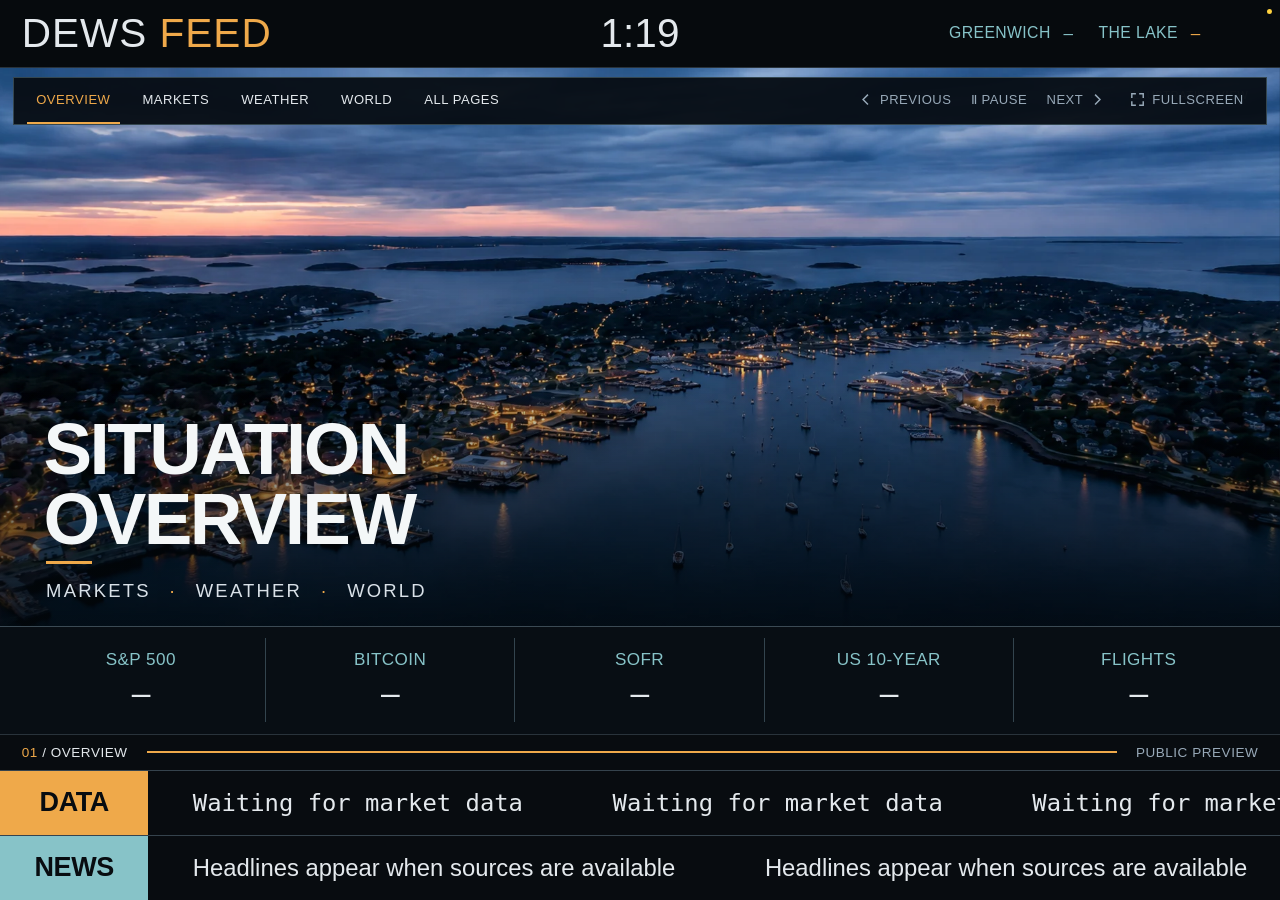
==== index.html @ cf45bbb4 "Run Dews Feed as an edge-to-edge animated ticker broadcast" ====
<!DOCTYPE html>
<html lang="en" data-edition="public">
<head>
<meta charset="utf-8">
<meta name="viewport" content="width=device-width,initial-scale=1,viewport-fit=cover">
<!-- iPad kiosk: "Add to Home Screen" launches truly full-screen -->
<meta name="apple-mobile-web-app-capable" content="yes">
<meta name="apple-mobile-web-app-status-bar-style" content="black-translucent">
<meta name="apple-mobile-web-app-title" content="Dews Feed">
<title>The Dews Feed</title>
<style>
  /* ══════════════════════════════════════════════════════════════════
     THE DEWS FEED — TICKER WALL (office edition · 100 Mason St)
     Pages: TOP STORY · SPORTS · MARKETS(+charts) · FLIGHTS RADAR ·
            BANKING · 7-DAY WEATHER · COMMUTE · GREENWICH · WORK TO-DO
     Breaking news + NWS warnings take over the full screen.
     ══════════════════════════════════════════════════════════════════ */
  :root{
    --ground:#07090f; --card:#0c101c; --edge:#232c44;
    --ink:#e8ecf4; --ink-dim:#8a93a8; --ink-faint:#4a5164;
    --amber:#ffb400; --cyan:#26d0e0; --blue:#3a7bff; --teal:#18c29c;
    --red:#ff4757; --green:#39d353; --purple:#c46bff; --yellow:#ffd23f;
    --up:#4ade5b; --down:#ff5a5a;
    --mono:ui-monospace,"Cascadia Mono",Consolas,"Courier New",monospace;
    --sans:"Segoe UI",system-ui,sans-serif;
  }
  *{box-sizing:border-box}
  html,body{margin:0;padding:0;height:100%}
  body{background:var(--ground);color:var(--ink);font-family:var(--sans);
       height:100vh;overflow:hidden;cursor:none;display:flex;flex-direction:column}
  body.mouse{cursor:auto}
  body::after{content:"";position:fixed;inset:0;pointer-events:none;z-index:9999;
    background-image:radial-gradient(circle at 1px 1px, rgba(0,0,0,.55) 1px, transparent 1px);
    background-size:3px 3px;opacity:.3}
  @media (prefers-reduced-motion: reduce){*{animation:none!important;transition:none!important}}

  #topbar{flex:0 0 auto;display:flex;align-items:center;gap:3vw;
          padding:1.2vh 2.2vw;border-bottom:2px solid var(--edge)}
  #wordmark{image-rendering:pixelated;flex:0 0 auto}
  #clock{font-family:var(--mono);font-weight:700;font-size:7vh;line-height:1;
         color:var(--amber);font-variant-numeric:tabular-nums;
         text-shadow:0 0 18px rgba(255,180,0,.45),0 0 46px rgba(255,180,0,.18)}
  #dateline{font-family:var(--mono);font-size:2.2vh;letter-spacing:.18em;
            color:var(--ink-dim);text-transform:uppercase;margin-top:.4vh}
  .top-wx{margin-left:auto;display:flex;gap:3vw;align-items:center}
  .wx-slot{text-align:right}
  .wx-slot .l{font-family:var(--mono);font-size:1.8vh;letter-spacing:.2em;color:var(--ink-dim)}
  .wx-slot .v{font-family:var(--mono);font-weight:700;font-size:5.4vh;line-height:1.1;
              font-variant-numeric:tabular-nums}
  .wx-slot .v .e{font-size:4.2vh}
  #wx1V{color:var(--cyan)} #wx2V{color:var(--amber)}
  #proxyDot{width:1.1vh;height:1.1vh;border-radius:50%;background:var(--ink-faint);flex:0 0 auto}
  #proxyDot.ok{background:var(--up);box-shadow:0 0 8px var(--up)}
  #proxyDot.warn{background:var(--yellow)}

  #spot{flex:1;display:flex;flex-direction:column;justify-content:center;
        padding:2vh 4vw;position:relative;min-height:0}
  #spotKicker{font-family:var(--mono);font-size:2.6vh;font-weight:700;letter-spacing:.3em;
              text-transform:uppercase;color:var(--acc,var(--amber));margin-bottom:1.6vh;
              display:flex;align-items:center;gap:1.2vw;flex:0 0 auto}
  #spotKicker .bar{display:inline-block;width:3.5vw;height:.7vh;background:var(--acc,var(--amber))}
  #spotBody{font-weight:700;font-size:7.2vh;line-height:1.14;text-wrap:balance;
            max-width:92vw;letter-spacing:-.01em;min-height:0;position:relative}
  #spotBody .mono{font-family:var(--mono);font-variant-numeric:tabular-nums}
  #spotBody .up{color:var(--up)} #spotBody .down{color:var(--down)}
  #spotBody .gold{color:var(--amber)} #spotBody .dim{color:var(--ink-dim)}
  #spotBody .cy{color:var(--cyan)}
  #spotSub{font-family:var(--mono);font-size:2.6vh;color:var(--ink-dim);
           letter-spacing:.12em;margin-top:2vh;text-transform:uppercase;flex:0 0 auto}
  #spotDots{position:absolute;bottom:1.6vh;left:4vw;display:flex;gap:.8vw}
  #spotDots i{width:1.2vh;height:1.2vh;border-radius:50%;background:var(--edge)}
  #spotDots i.on{background:var(--amber)}
  /* 3D stage: pages rise out of depth instead of flat-fading */
  #spot{perspective:1400px}
  .fadein{animation:pageIn .9s cubic-bezier(.22,.9,.3,1) both;transform-style:preserve-3d}
  @keyframes pageIn{from{opacity:0;transform:translateY(6vh) translateZ(-320px) rotateX(10deg)}
                    to{opacity:1;transform:none}}
  @keyframes fade{from{opacity:0;transform:translateY(1.5vh)}to{opacity:1;transform:none}}
  @keyframes blink{50%{opacity:.25}}

  /* ── SPORTS: hero score + more-games rail ── */
  .sp-wrap{display:flex;flex-direction:column;gap:3vh}
  .score-row{display:flex;align-items:center;gap:2vw;font-family:var(--mono);
             font-variant-numeric:tabular-nums}
  .score-row img{height:13vh;width:13vh;object-fit:contain;
                 filter:drop-shadow(0 0 12px rgba(255,255,255,.12))}
  .score-row .num{font-size:10.5vh;font-weight:800;color:var(--amber)}
  .score-row .ab{font-size:4.6vh;color:var(--ink-dim)}
  .score-row .dash{font-size:7vh;color:var(--ink-faint)}
  .sp-rail{display:flex;gap:2.2vw}
  .sp-news{display:flex;flex-direction:column;gap:1vh;margin-top:.5vh}
  .sp-nw{display:flex;gap:1.2vw;align-items:baseline;font-size:2.9vh;font-weight:600;
         color:var(--ink);line-height:1.25}
  .sp-nw .b{color:var(--acc,var(--amber));font-family:var(--mono);font-weight:800;flex:0 0 auto}
  .sp-nw .s{color:var(--ink-faint);font-family:var(--mono);font-size:2vh;flex:0 0 auto}
  .sp-src{font-family:var(--mono);font-size:1.8vh;letter-spacing:.2em;color:var(--ink-faint)}
  .mini{display:flex;align-items:center;gap:.8vw;background:var(--card);
        border:1px solid var(--edge);border-radius:1vh;padding:1.2vh 1.2vw;
        font-family:var(--mono);font-size:2.8vh}
  .mini img{height:4.6vh;width:4.6vh;object-fit:contain}
  .mini .s{font-weight:800;color:var(--ink)}
  .mini .st{font-size:2vh;color:var(--ink-faint);margin-left:.5vw}
  .mini .live{color:var(--up);font-size:2vh;font-weight:800;animation:blink 1.2s infinite}

  /* ── MARKETS: dual chart panels + tile strip ── */
  .mk-wrap{display:flex;flex-direction:column;gap:2.2vh;width:90vw}
  .mk-charts{display:flex;gap:2.5vw}
  .mk-panel{flex:1;background:var(--card);border:1px solid var(--edge);border-radius:1.4vh;
            padding:2vh 1.6vw}
  .mk-panel .ml{font-family:var(--mono);font-size:2.2vh;letter-spacing:.22em;color:var(--ink-dim);
                display:flex;align-items:center;gap:.8vw}
  .mk-panel .ml img{height:3.6vh;width:3.6vh;border-radius:.6vh;object-fit:contain;background:#fff;padding:.3vh}
  /* NB: must out-rank ".mk-panel svg" (the 100%-wide sparkline rule) */
  .mk-panel .ml svg.pnbk-badge{height:4.2vh;width:4.2vh;flex:none;
    filter:drop-shadow(0 0 .8vh rgba(208,52,44,.5))}
  /* Prediction-markets board */
  .pm-wrap{display:flex;flex-direction:column;gap:1.6vh;width:86vw;margin:0 auto}
  .pm{display:flex;align-items:center;gap:2.2vw;background:rgba(10,16,30,.55);
    border:1px solid rgba(120,160,255,.14);border-left:.4vw solid var(--purple);
    border-radius:1vh;padding:1.5vh 1.8vw}
  .pm .pct{font-family:var(--mono);font-size:5vh;font-weight:800;min-width:9vw;text-align:right;
    text-shadow:0 0 1.4vh currentColor}
  .pm .q{flex:1;font-size:2.9vh;font-weight:650;line-height:1.25}
  .pm .v{font-family:var(--mono);font-size:1.9vh;color:var(--ink-dim);letter-spacing:.12em;white-space:nowrap}
  /* Rate Desk: curve chart + mortgage/FX side column */
  .rd-wrap{display:flex;gap:2.5vw;width:90vw;align-items:stretch}
  .rd-chart{flex:1;background:var(--card);border:1px solid var(--edge);border-radius:1.4vh;
    padding:2vh 1.6vw;display:flex;flex-direction:column}
  .rd-chart svg{display:block;width:100%;flex:1;min-height:0}
  .rd-h{font-family:var(--mono);font-size:2.2vh;letter-spacing:.22em;color:var(--ink-dim);
    margin-bottom:1vh}
  .rd-h .inv{color:#ff5a5a;text-shadow:0 0 1.4vh rgba(255,90,90,.5)}
  .rd-side{display:flex;flex-direction:column;gap:2vh;flex:0 0 22vw}
  .rd-tile{background:var(--card);border:1px solid var(--edge);border-radius:1.2vh;
    padding:1.6vh 1.4vw;font-family:var(--mono)}
  .rd-tile .l{font-size:1.8vh;letter-spacing:.2em;color:var(--ink-dim)}
  .rd-tile .v{font-size:6.5vh;font-weight:800;line-height:1.1;color:var(--amber)}
  .rd-tile .t{font-size:2.2vh;font-weight:700}
  .rd-fx{background:var(--card);border:1px solid var(--edge);border-radius:1.2vh;
    padding:1.4vh 1.4vw;font-family:var(--mono)}
  .rd-fx .l{font-size:1.8vh;letter-spacing:.2em;color:var(--ink-dim);margin-bottom:.8vh}
  .fx{display:flex;align-items:baseline;gap:1vw;font-size:2.6vh;padding:.45vh 0}
  .fx .s{color:var(--ink-dim);letter-spacing:.12em;width:4.5ch}
  .fx .v{font-weight:700;color:var(--ink);flex:1;font-variant-numeric:tabular-nums}
  .fx .c{font-size:2vh}
  /* Space Ops: launch board + ISS pass panel */
  .so-wrap{display:flex;gap:2.5vw;width:92vw}
  .so-launch{flex:1.6;background:var(--card);border:1px solid var(--edge);border-radius:1.4vh;
    padding:2vh 1.6vw}
  .so-iss{flex:1;background:var(--card);border:1px solid var(--edge);border-radius:1.4vh;
    padding:2vh 1.6vw}
  .so-h{font-family:var(--mono);font-size:2.2vh;letter-spacing:.22em;color:var(--ink-dim);
    margin-bottom:1.6vh}
  .lb{display:flex;align-items:center;gap:1.6vw;padding:1.35vh 0;
    border-bottom:1px solid rgba(120,160,255,.1)}
  .lb:last-child{border-bottom:none}
  .lb .lcd{font-family:var(--mono);font-size:3.4vh;font-weight:800;min-width:9.5vw;
    color:var(--ink-dim)}   /* not ".cd" — that's the candle-grow animation */
  .lb .lcd.go{color:#4ade5b;text-shadow:0 0 1.4vh rgba(74,222,91,.4)}
  .lb .msn{flex:1;display:flex;flex-direction:column;line-height:1.3}
  .lb .msn b{font-size:2.9vh;font-weight:650}
  .lb .msn i{font-style:normal;font-size:2vh;color:var(--ink-dim)}
  .lb .msn u{text-decoration:none;font-family:var(--mono);font-size:1.7vh;
    letter-spacing:.14em;color:var(--ink-faint)}
  .lb .st{font-family:var(--mono);font-size:1.9vh;letter-spacing:.16em;color:var(--ink-dim)}
  .lb .st.go{color:#4ade5b}
  /* NB: ".ip" is taken by the flights intro (absolute-positioned plane) */
  .isp{display:flex;flex-direction:column;padding:1.5vh 0;
    border-bottom:1px solid rgba(120,160,255,.1)}
  .isp:last-of-type{border-bottom:none}
  .isp .t{font-family:var(--mono);font-size:3.6vh;font-weight:800;color:var(--ink-dim)}
  .isp.next .t{color:var(--cyan);text-shadow:0 0 1.6vh rgba(79,215,232,.4)}
  .isp .d{font-family:var(--mono);font-size:1.9vh;letter-spacing:.14em;color:var(--ink-dim);
    margin-top:.4vh}
  .so-none{font-family:var(--mono);font-size:2.4vh;color:var(--ink-faint);padding:3vh 0}
  .so-f{font-family:var(--mono);font-size:1.6vh;letter-spacing:.16em;color:var(--ink-faint);
    margin-top:2vh}
  /* Situation deck: dominant night-earth map + intel panels */
  .sd-wrap{display:flex;gap:1.6vw;width:95vw;height:61vh}
  .sd-map{flex:1.35;position:relative;background:rgba(5,9,20,.72);
    border:1px solid rgba(90,150,230,.30);border-radius:1.4vh;padding:.6vh;
    box-shadow:inset 0 0 6vh rgba(20,60,120,.25),0 0 2.5vh rgba(40,120,200,.12);
    overflow:hidden}
  .sd-map svg{display:block;width:100%;height:100%}
  .sd-map .lbl{position:absolute;left:1vw;top:1.2vh;font-family:var(--mono);
    font-size:1.7vh;letter-spacing:.22em;color:var(--ink-dim)}
  .sd-map .utc{position:absolute;right:1vw;bottom:1vh;font-family:var(--mono);
    font-size:2.4vh;font-weight:800;letter-spacing:.18em;color:var(--cyan);
    text-shadow:0 0 1.4vh rgba(79,215,232,.5)}
  .sd-col{flex:1;display:flex;flex-direction:column;gap:1.4vh;min-width:0}
  .sd-panel{flex:1;background:rgba(8,13,26,.8);border:1px solid rgba(90,150,230,.30);
    border-radius:1.2vh;padding:1.3vh 1.1vw;overflow:hidden;
    box-shadow:0 0 2vh rgba(40,120,200,.08)}
  .sd-ph{font-family:var(--mono);font-size:1.9vh;letter-spacing:.24em;
    color:var(--ink-dim);margin-bottom:1vh;display:flex;gap:.7vw;align-items:center}
  .sd-ph b{color:var(--red,#ff4757);font-size:1.6vh}
  .sd-it{font-size:2vh;font-weight:600;line-height:1.32;padding:.6vh 0;
    border-bottom:1px solid rgba(120,160,255,.09);
    display:-webkit-box;-webkit-line-clamp:2;-webkit-box-orient:vertical;overflow:hidden}
  .sd-it:last-child{border-bottom:none}
  .chip{display:inline-block;font-family:var(--mono);font-size:1.5vh;font-weight:700;
    padding:.15vh .5vw;border-radius:.4vh;margin-right:.5vw;letter-spacing:.1em;
    vertical-align:.3vh}
  .chip.src{background:rgba(79,215,232,.14);color:var(--cyan)}
  .chip.war{background:rgba(255,71,87,.18);color:#ff7a88}
  .sd-none{font-family:var(--mono);font-size:2.1vh;color:var(--ink-faint);padding:2vh 0}
  .sd-tiles{display:flex;gap:1vw;flex:0 0 auto}
  .sd-t{flex:1;background:rgba(8,13,26,.8);border:1px solid rgba(90,150,230,.30);
    border-radius:1vh;padding:1vh 1vw;font-family:var(--mono);text-align:center}
  .sd-t .l{font-size:1.5vh;letter-spacing:.2em;color:var(--ink-faint)}
  .sd-t .v{font-size:3vh;font-weight:800;margin-top:.2vh;
    text-shadow:0 0 1.4vh currentColor}
  /* Section bumpers — full-screen chapter breaks between topic blocks */
  .bp{display:flex;flex-direction:column;align-items:center;justify-content:center;
    width:92vw;gap:2.5vh;text-align:center}
  .bp-ic{font-size:11vh;line-height:1;
    animation:bpIc .9s cubic-bezier(.2,1.4,.4,1) both;
    filter:drop-shadow(0 0 3vh rgba(255,255,255,.25))}
  @keyframes bpIc{from{opacity:0;transform:translateY(-5vh) scale(.4)}
                  to{opacity:1;transform:none}}
  .bp-w{font-size:15vh;font-weight:900;letter-spacing:.05em;line-height:1;
    color:#f2f6ff;
    text-shadow:0 0 2vh var(--bacc,#ffb400),0 0 7vh var(--bacc,#ffb400);
    animation:bpW 1s .15s cubic-bezier(.2,1,.3,1) both}
  @keyframes bpW{from{opacity:0;transform:scale(1.25);letter-spacing:.3em;
                      filter:blur(12px)}
                 to{opacity:1;transform:none;filter:blur(0)}}
  .bp-rule{height:.55vh;width:0;background:var(--bacc,#ffb400);border-radius:1vh;
    box-shadow:0 0 2vh var(--bacc,#ffb400);
    animation:bpR .8s .55s cubic-bezier(.2,1,.3,1) both}
  @keyframes bpR{to{width:44vw}}
  /* Tech terminal — HN + tech wire as a shell session */
  .tt{width:86vw;border-radius:1.2vh;overflow:hidden;
    border:1px solid rgba(74,222,91,.35);
    box-shadow:0 0 3vh rgba(74,222,91,.12),0 1vh 4vh rgba(0,0,0,.5)}
  .tt-bar{display:flex;align-items:center;gap:.6vw;background:#111624;
    padding:1vh 1vw;font-family:var(--mono);font-size:1.8vh;color:var(--ink-dim);
    letter-spacing:.08em}
  .tt-bar i{width:1.4vh;height:1.4vh;border-radius:50%;display:inline-block}
  .tt-bar i:nth-child(1){background:#ff5f57}
  .tt-bar i:nth-child(2){background:#febc2e}
  .tt-bar i:nth-child(3){background:#28c840}
  .tt-bar span{margin-left:.8vw}
  .tt-body{background:rgba(6,10,8,.88);padding:2vh 1.6vw;font-family:var(--mono)}
  .tt-cmd{color:#4ade5b;font-size:2.2vh;font-weight:700;letter-spacing:.06em;
    margin:1.6vh 0 .8vh;text-shadow:0 0 1vh rgba(74,222,91,.4)}
  .tt-cmd:first-child{margin-top:0}
  .tt-hn{display:flex;align-items:baseline;gap:1.2vw;padding:.7vh 0;font-size:2.5vh}
  .tt-hn .pts{color:var(--amber);font-weight:800;flex:0 0 auto}
  .tt-hn .t{color:#e8f5ea;font-weight:600}
  .tt-hn .cm{color:var(--ink-faint);font-size:1.8vh;flex:0 0 auto}
  .tt-ln{color:#9fd8a8;font-size:2.2vh;padding:.55vh 0;line-height:1.35}
  .tt-ln .src{color:var(--ink-faint);font-size:1.7vh;margin-left:.6vw}
  .tt .cur{display:inline-block;width:1.1vw;height:2.4vh;background:#4ade5b;
    vertical-align:text-bottom;animation:blink 1.1s steps(1) infinite}
  /* Daily horoscope — one card per household sign */
  .ho-wrap{display:flex;gap:2vw;width:93vw;align-items:stretch}
  .ho{flex:1;background:var(--card);border:1px solid var(--edge);border-radius:1.4vh;
    border-top:.5vh solid var(--hc,#b48cff);padding:2.2vh 1.4vw;min-width:0}
  .ho .g{font-size:8.5vh;line-height:1;color:var(--hc,#b48cff);
    text-shadow:0 0 3vh var(--hc,#b48cff)}
  .ho .n{font-family:var(--mono);font-size:2.4vh;font-weight:800;letter-spacing:.3em;
    color:var(--ink);margin:1.2vh 0 1.4vh}
  .ho .t{font-size:2.15vh;font-weight:500;line-height:1.5;color:var(--ink);
    display:-webkit-box;-webkit-line-clamp:9;-webkit-box-orient:vertical;overflow:hidden}
  .mk-panel .row{display:flex;align-items:baseline;gap:1.2vw;margin:.6vh 0}
  .mk-panel .mv{font-family:var(--mono);font-weight:800;font-size:7.5vh;line-height:1;
                font-variant-numeric:tabular-nums}
  .mk-panel .mc{font-family:var(--mono);font-size:3.2vh;font-weight:700}
  .mk-panel svg{display:block;width:100%;height:14vh}
  .mk-panel .nodata{font-family:var(--mono);color:var(--ink-faint);font-size:2.4vh;
                    height:14vh;display:flex;align-items:center}
  .mk-tiles{display:flex;gap:2.5vw}
  .mk-tile{flex:1;background:var(--card);border:1px solid var(--edge);border-radius:1.2vh;
           padding:1.4vh 1.4vw;font-family:var(--mono)}
  .mk-tile .ml{font-size:1.9vh;letter-spacing:.22em;color:var(--ink-dim)}
  .mk-tile .mv{font-weight:800;font-size:4.4vh;font-variant-numeric:tabular-nums}

  /* ── NEWS pages: hero headline + list of more ── */
  .nw-wrap{display:flex;flex-direction:column;gap:2.4vh;max-width:90vw}
  .nw-hero{font-weight:700;font-size:6.2vh;line-height:1.15;text-wrap:balance}
  .nw-list{display:flex;flex-direction:column;gap:1.5vh}
  .nw-item{display:flex;gap:1.4vw;align-items:baseline;font-size:3.4vh;font-weight:600;
           color:var(--ink);line-height:1.25}
  .nw-item .b{color:var(--acc,var(--amber));font-family:var(--mono);flex:0 0 auto;font-weight:800}
  .nw-item .s{color:var(--ink-faint);font-family:var(--mono);font-size:2.2vh;flex:0 0 auto}

  /* ── FLIGHTS radar ── */
  .fl-wrap{display:flex;align-items:center;gap:4vw;height:52vh}
  .radar{position:relative;height:52vh;width:52vh;flex:0 0 auto;border-radius:50%;
         background:radial-gradient(circle,#0a1626 0%,#070d18 70%,#060a12 100%);
         border:2px solid #17324e;overflow:hidden}
  .radar .ring{position:absolute;border-radius:50%;border:1px solid #123049;inset:0}
  .radar .ring.r2{inset:16.6%}.radar .ring.r3{inset:33.3%}
  .radar .cross{position:absolute;background:#0e2438}
  .radar .cross.h{left:0;right:0;top:50%;height:1px}
  .radar .cross.v{top:0;bottom:0;left:50%;width:1px}
  .radar .sweep{position:absolute;inset:0;border-radius:50%;
    background:conic-gradient(from 0deg, rgba(38,208,224,.28), transparent 18%);
    animation:sweep 6s linear infinite}
  @keyframes sweep{to{transform:rotate(360deg)}}
  .radar .home{position:absolute;width:1.4vh;height:1.4vh;
    background:var(--amber);border-radius:50%;transform:translate(-50%,-50%);
    box-shadow:0 0 10px var(--amber)}
  .radar .plane{position:absolute;font-size:3.6vh;line-height:1;
    transform:translate(-50%,-50%) rotate(var(--hdg));color:#9fc5e8;
    text-shadow:0 0 8px rgba(159,197,232,.7)}
  .radar .plane.near{color:var(--amber);font-size:4.6vh;
    text-shadow:0 0 12px rgba(255,180,0,.8)}
  .fl-info .cs{font-family:var(--mono);font-weight:800;font-size:7.5vh;color:var(--amber);line-height:1}
  .fl-info .al{font-family:var(--sans);font-weight:700;font-size:3.6vh;margin-top:.8vh}
  .fl-info .st{font-family:var(--mono);font-size:2.8vh;color:var(--ink-dim);margin-top:1.2vh;line-height:1.6}
  .fl-info .st b{color:var(--cyan);font-weight:700}
  .fl-photo{display:block;margin-top:1.6vh;width:30vw;max-height:24vh;object-fit:cover;
            border-radius:1.2vh;border:1px solid var(--edge)}
  .fl-credit{font-family:var(--mono);font-size:1.6vh;color:var(--ink-faint);margin-top:.6vh}

  /* ── page watermarks — big faint themed glyph, right side ── */
  .pg-wm{position:absolute;right:5vw;top:50%;transform:translateY(-50%);
         font-size:26vh;opacity:.09;pointer-events:none;line-height:1}

  /* ── commute mini-maps ── */
  /* little route strip at the bottom of each drive-time card: a line from
     the office out to a destination dot in the card's accent color */
  .cm .rt{position:relative;height:1.6vh;margin-top:1.8vh}
  .cm .rt i{position:absolute;left:6%;right:14%;top:50%;height:2px;
    background:linear-gradient(90deg,var(--ink-faint),var(--cc,var(--cyan)));
    opacity:.7}
  .cm .rt b{position:absolute;right:8%;top:50%;transform:translate(50%,-50%);
    font-size:1.2vh;color:var(--cc,var(--cyan));
    text-shadow:0 0 1vh var(--cc,var(--cyan))}
  /* car cruises under the drive times (emoji faces left → right-to-left) */
  .cm-road{position:relative;margin-top:2.4vh;height:6.5vh;width:70vw;overflow:hidden}
  .cm-road::after{content:"";position:absolute;left:0;right:0;bottom:1vh;height:.35vh;
    background:repeating-linear-gradient(90deg,var(--ink-faint) 0 2.4vw,transparent 2.4vw 4vw);
    opacity:.5}
  .cm-anim{position:absolute;bottom:1.4vh;font-size:4.8vh;line-height:1;
    animation:carRun 9s linear infinite}
  @keyframes carRun{from{transform:translateX(72vw)}to{transform:translateX(-14vw)}}

  /* ══════ DEPTH SYSTEM — ambient field, float choreography, 3D tilts ══════ */
  #depth{position:fixed;inset:0;z-index:0;pointer-events:none;overflow:hidden}
  /* low-specificity on purpose: must NOT beat #alert{position:fixed} etc. */
  body>:not([id="depth"]){position:relative;z-index:1}
  #depth i{position:absolute;left:-50vw;top:-120vh;width:200vw;height:340vh;
    background-image:radial-gradient(circle,rgba(160,190,255,.5) 0 1px,transparent 1.6px);
    background-size:7vw 9vh}
  #depth i.l1{opacity:.30;animation:driftUp 160s linear infinite}
  #depth i.l2{opacity:.18;background-size:12vw 16vh;animation:driftUp 300s linear infinite}
  @keyframes driftUp{to{transform:translateY(120vh)}}
  #depth b{position:absolute;border-radius:50%;filter:blur(6vh);opacity:.22}
  #depth b.o1{width:46vh;height:46vh;left:5vw;top:58vh;
    background:radial-gradient(circle,#2a5cff,transparent 70%);
    animation:orb 28s ease-in-out infinite alternate}
  #depth b.o2{width:38vh;height:38vh;right:8vw;top:10vh;
    background:radial-gradient(circle,#ffb400,transparent 70%);
    animation:orb 36s ease-in-out infinite alternate-reverse}
  #depth b.o3{width:30vh;height:30vh;right:32vw;bottom:2vh;
    background:radial-gradient(circle,#26d0e0,transparent 70%);
    animation:orb 44s ease-in-out infinite alternate}
  @keyframes orb{to{transform:translate(6vw,-6vh) scale(1.16)}}

  /* stagger index — set once, reused by every list/tile cascade */
  :is(.nw-item,.td,.fw-mt,.sp-nw,.tr,.mini,.wk,.wt,.mk-tile):nth-child(1){--i:0}
  :is(.nw-item,.td,.fw-mt,.sp-nw,.tr,.mini,.wk,.wt,.mk-tile):nth-child(2){--i:1}
  :is(.nw-item,.td,.fw-mt,.sp-nw,.tr,.mini,.wk,.wt,.mk-tile):nth-child(3){--i:2}
  :is(.nw-item,.td,.fw-mt,.sp-nw,.tr,.mini,.wk,.wt,.mk-tile):nth-child(4){--i:3}
  :is(.nw-item,.td,.fw-mt,.sp-nw,.tr,.mini,.wk,.wt,.mk-tile):nth-child(5){--i:4}
  :is(.nw-item,.td,.fw-mt,.sp-nw,.tr,.mini,.wk,.wt,.mk-tile):nth-child(6){--i:5}
  :is(.nw-item,.td,.fw-mt,.sp-nw,.tr,.mini,.wk,.wt,.mk-tile):nth-child(7){--i:6}
  :is(.nw-item,.td,.fw-mt,.sp-nw,.tr,.mini,.wk,.wt,.mk-tile):nth-child(8){--i:7}
  :is(.nw-item,.td,.fw-mt,.sp-nw,.tr,.mini,.wk,.wt,.mk-tile):nth-child(9){--i:8}
  :is(.nw-item,.td,.fw-mt,.sp-nw,.tr,.mini,.wk,.wt,.mk-tile):nth-child(10){--i:9}

  @keyframes riseIn{from{opacity:0;transform:translateY(2.5vh) translateZ(-60px)}
                    to{opacity:1;transform:none}}
  @keyframes float3d{from{transform:translateY(.9vh) rotateX(.8deg)}
                     to{transform:translateY(-.9vh) rotateX(-.8deg)}}
  /* list rows: cascade in */
  .nw-item,.td,.fw-mt,.sp-nw,.tr{
    animation:riseIn .55s cubic-bezier(.2,.8,.3,1) both;
    animation-delay:calc(var(--i,0)*.07s)}
  /* card tiles: cascade in, then float forever (staggered phase) */
  .mini,.wk,.wt,.mk-tile,.wh-tile{
    animation:riseIn .55s cubic-bezier(.2,.8,.3,1) both,
              float3d 7s ease-in-out calc(var(--i,0)*-1.9s + .6s) infinite alternate}
  /* card bevel + deep layered shadow */
  .mk-panel,.mk-tile,.mini,.wh-tile{
    box-shadow:0 1.2vh 3vh rgba(0,0,0,.45),inset 0 1px 0 rgba(255,255,255,.07)}

  /* per-page hero depth */
  .mk-charts{perspective:1200px}
  .mk-panel:first-child{transform:rotateY(2.5deg)}
  .mk-panel:last-child{transform:rotateY(-2.5deg)}
  .score-row{perspective:900px}
  .score-row img{animation:coinTilt 4.5s ease-in-out infinite alternate}
  .score-row img:last-of-type{animation-delay:-2.2s}
  @keyframes coinTilt{from{transform:rotateY(-24deg)}to{transform:rotateY(24deg)}}
  .fl-wrap{perspective:1100px}
  .radar{transform:rotateX(10deg)}
  .wc-wrap{perspective:1100px}
  .wc{transform:rotateX(5deg)}
  .wc .face{animation:float3d 8s ease-in-out infinite alternate}
  .wc:nth-child(2) .face{animation-delay:-2s}
  .wc:nth-child(3) .face{animation-delay:-4s}
  .wc:nth-child(4) .face{animation-delay:-6s}
  .vb-wrap{transform-style:preserve-3d;
    animation:boardFloat 9s ease-in-out infinite alternate}
  @keyframes boardFloat{from{transform:rotateX(3deg) translateY(.4vh)}
                        to{transform:rotateX(5deg) translateY(-.4vh)}}
  .ap-img{animation:kenburns 28s ease-in-out infinite alternate}
  @keyframes kenburns{from{transform:scale(1)}to{transform:scale(1.07) translate(-1.2%,-1%)}}
  .mn-big{animation:moonFloat 9s ease-in-out infinite alternate}
  @keyframes moonSpin{to{transform:rotate(360deg)}}
  @keyframes moonFloat{from{transform:translateY(1.2vh)}to{transform:translateY(-1.2vh)}}
  .pg-wm{animation:wmFloat 10s ease-in-out infinite alternate}
  @keyframes wmFloat{from{transform:translateY(-46%) rotate(-3deg)}
                     to{transform:translateY(-54%) rotate(3deg)}}
  #spotKicker .bar{animation:barGlow 3s ease-in-out infinite alternate}
  @keyframes barGlow{from{box-shadow:0 0 5px var(--acc,var(--amber))}
                     to{box-shadow:0 0 16px var(--acc,var(--amber))}}

  /* ══════ SCENE SYSTEM — per-page animated backdrops + 3D hand-off ══════ */
  /* shooting stars in the ambient field */
  #depth s.shoot{position:absolute;top:12vh;left:-22vw;width:22vw;height:2px;
    border-radius:2px;opacity:0;transform:rotate(16deg);
    background:linear-gradient(90deg,transparent,rgba(200,220,255,.9));
    animation:shoot 9s linear infinite}
  #depth s.shoot.s2{top:34vh;animation-duration:13s;animation-delay:5s}
  @keyframes shoot{0%,86%{opacity:0;transform:rotate(16deg) translateX(0)}
    88%{opacity:1}96%,100%{opacity:0;transform:rotate(16deg) translateX(150vw)}}

  /* page backdrop stage: sits behind the spotlight content, theme per page */
  #pageBg{position:absolute;inset:-2vh -2vw;z-index:0;pointer-events:none;
    overflow:hidden;transition:opacity .6s;opacity:1}
  #spot>:not([id="pageBg"]):not([id="hud"]){position:relative;z-index:1}

  /* war-room HUD chrome: corner brackets, scanline, telemetry readout */
  #hud{position:absolute;inset:.5vh .6vw;z-index:2;pointer-events:none}
  #hud s{position:absolute;width:4.5vh;height:4.5vh;
    border:2px solid rgba(120,165,205,.35)}
  #hud s.c1{left:0;top:0;border-right:0;border-bottom:0}
  #hud s.c2{right:0;top:0;border-left:0;border-bottom:0}
  #hud s.c3{right:0;bottom:0;border-left:0;border-top:0}
  #hud s.c4{left:0;bottom:0;border-right:0;border-top:0}
  #hud i.scan{position:absolute;left:2%;right:2%;top:0;height:2px;display:block;
    background:linear-gradient(90deg,transparent,rgba(120,200,235,.22),transparent);
    animation:scanY 8s linear infinite}
  @keyframes scanY{from{transform:translateY(0)}to{transform:translateY(72vh)}}
  #hudTlm{position:absolute;right:1.2vw;bottom:.4vh;font-family:var(--mono);
    font-size:1.7vh;letter-spacing:.2em;color:var(--ink-faint)}
  #hudTlm b{color:#39d353;font-weight:400}
  #pageBg i,#pageBg em{position:absolute;inset:0;display:block}

  /* GRID — synthwave floor rushing toward a glowing horizon (markets/fed) */
  #pageBg.bg-grid{perspective:600px}
  #pageBg.bg-grid i{top:46%;height:220%;transform-origin:top center;opacity:.34;
    background:
      repeating-linear-gradient(90deg,rgba(90,140,255,.5) 0 2px,transparent 2px 7vw),
      repeating-linear-gradient(0deg,rgba(90,140,255,.5) 0 2px,transparent 2px 9vh);
    animation:gridRush 3.2s linear infinite}
  /* translate by exactly one row period → seamless loop, compositor-only */
  @keyframes gridRush{from{transform:rotateX(74deg) translateY(-9vh)}
                      to{transform:rotateX(74deg) translateY(0)}}
  #pageBg.bg-grid em{top:38%;height:26%;
    background:radial-gradient(ellipse 70% 100% at 50% 55%,rgba(80,130,255,.28),transparent 70%)}
  /* data skyline: green/red/amber columns rising behind the grid horizon */
  #pageBg.bg-grid::after{content:"";position:absolute;left:-20%;right:-20%;
    top:18%;height:28%;
    background:
      repeating-linear-gradient(90deg,rgba(57,211,83,.15) 0 1.6vw,transparent 1.6vw 2.6vw,
        rgba(57,211,83,.10) 2.6vw 3.4vw,transparent 3.4vw 5.6vw,
        rgba(255,90,90,.13) 5.6vw 6.6vw,transparent 6.6vw 8.8vw),
      repeating-linear-gradient(90deg,transparent 0 .8vw,rgba(255,180,0,.09) .8vw 1.4vw,
        transparent 1.4vw 4.1vw);
    -webkit-mask:linear-gradient(0deg,rgba(0,0,0,1),transparent 92%);
    mask:linear-gradient(0deg,rgba(0,0,0,1),transparent 92%);
    animation:skyDrift 40s linear infinite alternate}
  @keyframes skyDrift{from{transform:translateX(-3vw)}to{transform:translateX(3vw)}}

  /* BEAMS — cold searchlights sweeping (sports/quote) */
  #pageBg.bg-beams i{left:-18%;top:-58%;width:70%;height:200%;opacity:.2;
    background:conic-gradient(from 158deg at 18% 12%,transparent 0 12deg,
      rgba(170,210,245,.5) 16deg 22deg,transparent 26deg 34deg,
      rgba(170,210,245,.36) 38deg 43deg,transparent 47deg 360deg);
    transform-origin:18% 12%;animation:beamSweep 11s ease-in-out infinite alternate}
  #pageBg.bg-beams em{left:48%;top:-58%;width:70%;height:200%;opacity:.16;
    background:conic-gradient(from 202deg at 82% 12%,transparent 0 12deg,
      rgba(180,215,255,.5) 16deg 23deg,transparent 27deg 360deg);
    transform-origin:82% 12%;animation:beamSweep 13s ease-in-out infinite alternate-reverse}
  @keyframes beamSweep{from{transform:rotate(-9deg)}to{transform:rotate(9deg)}}

  /* SKY — soft drifting cloud banks (weather/moon/clock/apod) */
  #pageBg.bg-sky i{opacity:.5;
    background:
      radial-gradient(38vw 13vh at 18% 22%,rgba(150,175,215,.16),transparent 70%),
      radial-gradient(30vw 11vh at 72% 12%,rgba(150,175,215,.13),transparent 70%);
    animation:cloudDrift 46s linear infinite}
  #pageBg.bg-sky em{opacity:.4;
    background:
      radial-gradient(44vw 15vh at 60% 70%,rgba(120,150,200,.12),transparent 70%),
      radial-gradient(26vw 9vh at 30% 85%,rgba(120,150,200,.10),transparent 70%);
    animation:cloudDrift 70s linear infinite reverse}
  @keyframes cloudDrift{from{transform:translateX(-6vw)}to{transform:translateX(6vw)}}

  /* WAVES — layered swells rolling along the bottom (LIS chart) */
  #pageBg.bg-waves i{top:auto;bottom:-4vh;height:22vh;left:-18vw;opacity:.4;
    background:radial-gradient(9vw 5vh at 50% 100%,transparent 64%,rgba(38,190,224,.4) 66% 72%,transparent 74%);
    background-size:18vw 22vh;animation:waveRoll 7s linear infinite}
  #pageBg.bg-waves em{top:auto;bottom:-5.5vh;height:22vh;left:-23vw;opacity:.26;
    background:radial-gradient(11vw 6vh at 50% 100%,transparent 64%,rgba(60,140,220,.4) 66% 72%,transparent 74%);
    background-size:23vw 22vh;animation:waveRoll2 11s linear infinite}
  /* translate one pattern period per loop — compositor-only, no repaints */
  @keyframes waveRoll{to{transform:translateX(18vw)}}
  @keyframes waveRoll2{to{transform:translateX(23vw)}}

  /* SPACE — moving galaxy: rotating spiral disc + visibly drifting starfield
     (moon + NASA pages). All transform animation, GPU-composited. */
  #pageBg.bg-space i{inset:-30%;opacity:.75;
    background-image:
      radial-gradient(circle,rgba(215,228,255,.9) 0 1px,transparent 1.6px),
      radial-gradient(circle,rgba(160,190,255,.55) 0 1px,transparent 1.4px);
    background-size:6vw 8vh,3.5vw 5vh;background-position:0 0,2vw 3vh;
    animation:spaceDrift 34s linear infinite alternate}
  #pageBg.bg-space em{inset:-30%;opacity:.6;
    background:
      radial-gradient(28vw 18vh at 24% 66%,rgba(30,95,170,.18),transparent 70%),
      radial-gradient(circle,rgba(255,240,200,.8) 0 1px,transparent 1.5px);
    background-size:100% 100%,11vw 13vh;
    animation:spaceDrift2 52s linear infinite alternate}
  @keyframes spaceDrift{from{transform:translate(0,0)}to{transform:translate(-9vw,4.5vh)}}
  @keyframes spaceDrift2{from{transform:translate(0,0)}to{transform:translate(7vw,-4vh)}}
  /* the Milky Way: a dense diagonal star band with nebula glow and a dark
     dust lane, drifting along its own axis — reads instantly as the galaxy */
  #pageBg.bg-space::before{content:"";position:absolute;left:-30%;top:-12%;
    width:160%;height:124%;
    background:
      radial-gradient(60vw 10vh at 30% 46%,rgba(215,190,255,.20),transparent 70%),
      radial-gradient(52vw 8vh at 66% 52%,rgba(140,195,255,.18),transparent 70%),
      radial-gradient(circle,rgba(238,242,255,.95) 0 1px,transparent 1.5px),
      radial-gradient(circle,rgba(255,232,190,.85) 0 1px,transparent 1.4px),
      radial-gradient(circle,rgba(205,222,255,.75) 0 .8px,transparent 1.2px);
    background-size:100% 100%,100% 100%,2.1vw 3.1vh,3.3vw 4.4vh,1.4vw 2.2vh;
    background-position:0 0,0 0,0 0,1vw 1vh,.4vw 2vh;
    -webkit-mask:linear-gradient(180deg,transparent,rgba(0,0,0,.95) 34% 66%,transparent);
    mask:linear-gradient(180deg,transparent,rgba(0,0,0,.95) 34% 66%,transparent);
    animation:mwDrift 60s linear infinite alternate}
  #pageBg.bg-space::after{content:"";position:absolute;left:-30%;top:-12%;
    width:160%;height:124%;
    background:radial-gradient(74vw 4.5vh at 48% 50%,rgba(4,7,13,.85),transparent 75%);
    animation:mwDrift 60s linear infinite alternate}
  @keyframes mwDrift{from{transform:rotate(-24deg) translateX(-4%)}
                     to{transform:rotate(-24deg) translateX(4%)}}

  /* FIELD — stadium turf rushing under the sports page: mowing stripes,
     yard lines, floodlight glow at the horizon */
  #pageBg.bg-field{perspective:600px}
  #pageBg.bg-field i{top:46%;height:220%;transform-origin:top center;opacity:.42;
    background:
      repeating-linear-gradient(0deg,rgba(235,248,255,.5) 0 3px,transparent 3px 12vh),
      repeating-linear-gradient(90deg,rgba(46,120,64,.5) 0 9vw,rgba(32,92,48,.5) 9vw 18vw);
    animation:fieldRush 6s linear infinite}
  @keyframes fieldRush{from{transform:rotateX(74deg) translateY(-12vh)}
                       to{transform:rotateX(74deg) translateY(0)}}
  #pageBg.bg-field em{top:36%;height:24%;
    background:radial-gradient(ellipse 75% 100% at 50% 60%,rgba(190,230,255,.22),transparent 70%)}

  /* SKY WEATHER VARIANTS — picked from live conditions */
  #pageBg.wx-rain::before{content:"";position:absolute;inset:-30% -10%;opacity:.4;
    background:repeating-linear-gradient(0deg,rgba(150,195,235,.55) 0 2.2vh,transparent 2.2vh 5.2vh);
    -webkit-mask:repeating-linear-gradient(90deg,#000 0 2px,transparent 2px 2.4vw);
    mask:repeating-linear-gradient(90deg,#000 0 2px,transparent 2px 2.4vw);
    transform:rotate(14deg);animation:rainFall .6s linear infinite}
  @keyframes rainFall{from{transform:rotate(14deg) translateY(-5.2vh)}
                      to{transform:rotate(14deg) translateY(0)}}
  #pageBg.wx-snow::before{content:"";position:absolute;inset:-30% -10%;opacity:.6;
    background:
      radial-gradient(circle,rgba(235,242,255,.9) 0 .35vh,transparent .5vh),
      radial-gradient(circle,rgba(210,225,250,.7) 0 .25vh,transparent .4vh);
    background-size:7vw 9vh,4.5vw 6.5vh;background-position:0 0,2vw 3vh;
    animation:snowFall 7s linear infinite}
  @keyframes snowFall{from{transform:translate(0,-9vh)}to{transform:translate(-2.5vw,9vh)}}
  #pageBg.wx-sun::before{content:"";position:absolute;right:-30vh;top:-30vh;
    width:90vh;height:90vh;border-radius:50%;opacity:.5;
    background:conic-gradient(rgba(255,205,90,.28) 0 9deg,transparent 9deg 24deg,
      rgba(255,205,90,.24) 24deg 33deg,transparent 33deg 48deg,
      rgba(255,205,90,.28) 48deg 57deg,transparent 57deg 72deg,
      rgba(255,205,90,.24) 72deg 81deg,transparent 81deg 96deg,
      rgba(255,205,90,.28) 96deg 105deg,transparent 105deg 360deg);
    animation:sunSpin 40s linear infinite}
  #pageBg.wx-sun::after{content:"";position:absolute;right:-12vh;top:-12vh;
    width:44vh;height:44vh;border-radius:50%;opacity:.5;
    background:radial-gradient(circle,rgba(255,215,120,.6),transparent 70%)}
  @keyframes sunSpin{to{transform:rotate(360deg)}}

  /* CONTRAILS — high cirrus + jets crossing (flights radar) */
  #pageBg.bg-contrails i{opacity:.45;
    background:
      radial-gradient(46vw 7vh at 26% 24%,rgba(160,185,215,.14),transparent 70%),
      radial-gradient(38vw 6vh at 72% 60%,rgba(160,185,215,.12),transparent 70%),
      radial-gradient(30vw 5vh at 48% 84%,rgba(160,185,215,.10),transparent 70%);
    animation:cloudDrift 60s linear infinite alternate}
  #pageBg.bg-contrails::before{content:"";position:absolute;left:-40%;top:26%;
    width:60vw;height:3px;border-radius:3px;opacity:0;
    background:linear-gradient(90deg,transparent,rgba(220,235,255,.7) 30%,rgba(220,235,255,.9));
    box-shadow:0 6px 0 -1px rgba(220,235,255,.45);
    --tilt:rotate(-14deg);
    transform:rotate(-14deg);animation:contrail 17s linear infinite}
  #pageBg.bg-contrails::after{content:"";position:absolute;left:-40%;top:64%;
    width:48vw;height:2.5px;border-radius:3px;opacity:0;
    background:linear-gradient(90deg,transparent,rgba(220,235,255,.6) 30%,rgba(220,235,255,.8));
    box-shadow:0 5px 0 -1px rgba(220,235,255,.4);
    --tilt:rotate(9deg);
    transform:rotate(9deg);animation:contrail 23s linear 6s infinite}
  @keyframes contrail{0%{opacity:0;transform:var(--tilt,rotate(-14deg)) translateX(0)}
    8%{opacity:.8}70%{opacity:.8}100%{opacity:0;transform:var(--tilt,rotate(-14deg)) translateX(190vw)}}

  /* RAILS — riding the tracks toward the horizon (Metro-North) */
  #pageBg.bg-rails{perspective:600px}
  #pageBg.bg-rails i{top:46%;height:220%;transform-origin:top center;opacity:.2;
    background:
      linear-gradient(90deg,transparent 0 41%,rgba(190,200,215,.8) 41% 42.5%,
        transparent 42.5% 57.5%,rgba(190,200,215,.8) 57.5% 59%,transparent 59%),
      repeating-linear-gradient(0deg,rgba(150,115,80,.55) 0 2.4vh,transparent 2.4vh 9.6vh);
    animation:railRush 2.8s linear infinite}
  @keyframes railRush{from{transform:rotateX(74deg) translateY(-9.6vh)}
                      to{transform:rotateX(74deg) translateY(0)}}
  #pageBg.bg-rails em{top:36%;height:22%;
    background:radial-gradient(ellipse 60% 100% at 50% 60%,rgba(38,208,224,.18),transparent 70%)}

  /* ROAD — night highway rolling under (commute) */
  #pageBg.bg-road{perspective:600px}
  #pageBg.bg-road i{top:46%;height:220%;transform-origin:top center;opacity:.25;
    background:
      repeating-linear-gradient(0deg,rgba(255,190,60,.8) 0 5.5vh,transparent 5.5vh 12.5vh),
      linear-gradient(90deg,transparent 0 31%,rgba(225,232,245,.55) 31% 31.9%,
        transparent 31.9% 68.1%,rgba(225,232,245,.55) 68.1% 69%,transparent 69%);
    background-size:1.3% 100%,100% 100%;
    background-position:49.35% 0,0 0;
    background-repeat:repeat-y,no-repeat;
    animation:roadRush 2.2s linear infinite}
  @keyframes roadRush{from{transform:rotateX(74deg) translateY(-12.5vh)}
                      to{transform:rotateX(74deg) translateY(0)}}
  #pageBg.bg-road em{top:36%;height:22%;
    background:radial-gradient(ellipse 55% 100% at 50% 60%,rgba(255,180,0,.20),transparent 70%)}

  /* TOWN — Greenwich skyline with lit windows (local news) */
  #pageBg.bg-town i{opacity:.4;
    background-image:radial-gradient(circle,rgba(190,210,255,.7) 0 1px,transparent 1.6px);
    background-size:6vw 8vh;animation:twinkle 4.5s ease-in-out infinite alternate}
  #pageBg.bg-town::before{content:"";position:absolute;left:0;right:0;bottom:0;height:20vh;
    background:
      repeating-linear-gradient(90deg,#0b1119 0 6vw,transparent 6vw 7.5vw,
        #0b1119 7.5vw 12vw,transparent 12vw 13.5vw),
      repeating-linear-gradient(90deg,transparent 0 3vw,#070c13 3vw 9vw,transparent 9vw 10vw);
    -webkit-mask:linear-gradient(0deg,#000 0 62%,transparent 100%);
    mask:linear-gradient(0deg,#000 0 62%,transparent 100%)}
  #pageBg.bg-town::after{content:"";position:absolute;left:0;right:0;bottom:0;height:13vh;
    opacity:.5;
    background-image:radial-gradient(circle,rgba(255,200,110,.8) 0 1px,transparent 1.5px);
    background-size:1.7vw 2.6vh;
    animation:twinkle 3.5s ease-in-out infinite alternate-reverse}

  /* AURORA — soft curtains behind the Kp gauge page */
  #pageBg.bg-aurora i{left:-6%;width:50%;top:-30%;height:130%;opacity:.5;
    filter:blur(2.5vh);transform:skewX(-13deg);
    background:linear-gradient(180deg,transparent 6%,rgba(57,231,141,.5) 28%,rgba(38,208,224,.32) 58%,transparent 88%);
    animation:aur 15s ease-in-out infinite alternate}
  #pageBg.bg-aurora em{left:48%;width:50%;top:-30%;height:130%;opacity:.42;
    filter:blur(2.5vh);transform:skewX(-13deg);
    background:linear-gradient(180deg,transparent 8%,rgba(150,95,235,.45) 30%,rgba(57,231,141,.28) 60%,transparent 90%);
    animation:aur 19s ease-in-out -8s infinite alternate-reverse}

  /* STARS — denser twinkle field (news/default) */
  #pageBg.bg-stars i{opacity:.5;
    background-image:radial-gradient(circle,rgba(190,210,255,.8) 0 1px,transparent 1.7px);
    background-size:5.5vw 7vh;animation:twinkle 4s ease-in-out infinite alternate}
  #pageBg.bg-stars em{opacity:.3;
    background-image:radial-gradient(circle,rgba(255,220,160,.7) 0 1px,transparent 1.7px);
    background-size:9vw 12vh;background-position:3vw 4vh;
    animation:twinkle 5.5s ease-in-out infinite alternate-reverse}
  @keyframes twinkle{from{opacity:.14}to{opacity:.5}}

  /* outro phase: the live page falls away into depth BEFORE the next page
     swaps in — the two never overlap */
  #spotBody.spotOut{animation:pageOut .42s cubic-bezier(.55,0,.85,.36) both;
    transform-style:preserve-3d}
  @keyframes pageOut{to{opacity:0;transform:translateY(-6vh) translateZ(-420px) rotateX(-15deg)}}

  /* extruded 3D type on the hero numerals */
  .score-row .num,.fw-big .n,.cm .v,.wc .time,.tr .m,.mh-year{
    text-shadow:0 2px 0 rgba(10,14,22,.9),0 4px 0 rgba(8,11,18,.75),
                0 6px 0 rgba(6,9,15,.55),0 9px 18px rgba(0,0,0,.65)}

  /* light sweep gliding across cards */
  .mk-panel,.mk-tile,.mini,.wh-tile{position:relative;overflow:hidden}
  .mk-panel::after,.mk-tile::after,.mini::after,.wh-tile::after{content:"";
    position:absolute;inset:0;pointer-events:none;
    background:linear-gradient(115deg,transparent 42%,rgba(255,255,255,.09) 50%,transparent 58%);
    transform:translateX(-160%);animation:sheen 6.5s ease-in-out infinite}
  .mk-tile::after{animation-delay:1.1s}.mini::after{animation-delay:2.2s}
  .wh-tile::after{animation-delay:3s}
  @keyframes sheen{0%,55%{transform:translateX(-160%)}75%,100%{transform:translateX(160%)}}

  /* ══════ INTRO SEQUENCES — target-acquisition style (Anduril/Palantir):
     a wireframe contact crosses the frame tracked by a reticle with typed
     telemetry. Slow, deliberate motion; ~4.6s before the data page holds. */
  .intro{position:absolute;inset:-4vh -5vw;z-index:5;pointer-events:none;
    color:#4fd7e8;animation:introHide .5s 4.5s both}
  @keyframes introHide{to{opacity:0;visibility:hidden}}
  .intro>span{position:absolute;display:block}
  .intro .wire{width:100%;height:auto;display:block;
    filter:drop-shadow(0 0 7px rgba(79,215,232,.45))}
  .intro .ret{position:absolute;left:-4%;top:-18%;width:108%;height:136%;
    color:var(--amber);opacity:.9;animation:retPulse 1.1s ease-in-out infinite alternate}
  @keyframes retPulse{from{opacity:.55}to{opacity:1}}
  .intro .tlm{position:absolute;left:2%;top:104%;font-family:var(--mono);
    font-size:2vh;letter-spacing:.14em;color:var(--amber);white-space:nowrap;
    overflow:hidden;width:0;border-right:2px solid var(--amber);
    animation:type 1.3s steps(26,end) .9s forwards}
  @keyframes type{to{width:102%}}
  /* dashed track line drawn behind the contact */
  .intro::before{content:"";position:absolute;left:0;right:0;height:0;
    border-top:2px dashed rgba(79,215,232,.28);top:var(--trkline,50%);
    transform:scaleX(0);transform-origin:var(--trkorigin,left);
    animation:trkLine 4s linear both}
  @keyframes trkLine{to{transform:scaleX(1)}}
  /* contact flight paths — slower, no cartoon banking */
  .ip{top:15vh;left:0;width:48vw;--trkline:32vh;
    animation:flyBy 4.3s cubic-bezier(.35,.05,.65,.95) both}
  @keyframes flyBy{from{transform:translateX(-56vw) translateY(4vh) scale(.9)}
                   to{transform:translateX(112vw) translateY(-3vh) scale(1)}}
  .itr{bottom:10vh;left:0;width:74vw;
    animation:rollBy 4.3s cubic-bezier(.3,.1,.7,.9) both}
  @keyframes rollBy{from{transform:translateX(108vw)}to{transform:translateX(-86vw)}}
  .intro-train{--trkline:78%;--trkorigin:right}
  .ijp{bottom:8vh;left:0;width:32vw;--trkline:82%;
    animation:jeepBy 4.3s cubic-bezier(.4,.1,.6,.9) both}
  @keyframes jeepBy{from{transform:translateX(-36vw)}50%{transform:translateX(36vw)}
                    to{transform:translateX(110vw)}}
  .itor{top:6vh;left:0;width:20vw;--trkline:24vh;
    animation:torBy 4.4s cubic-bezier(.4,.1,.6,.9) both}
  @keyframes torBy{from{transform:translateX(-24vw) rotate(-2deg)}
                   to{transform:translateX(116vw) rotate(2deg)}}
  .intro-storm::before{content:"";position:absolute;top:-2vh;left:-8vw;right:-8vw;height:15vh;
    background:radial-gradient(40vw 12vh at 30% 40%,rgba(40,50,70,.85),transparent 70%),
               radial-gradient(46vw 13vh at 70% 30%,rgba(30,38,56,.85),transparent 70%);
    animation:bandDrift 4.5s linear both}
  @keyframes bandDrift{from{transform:translateX(-4vw)}to{transform:translateX(4vw)}}
  .intro-storm::after{content:"";position:absolute;inset:-25% -12%;
    background:repeating-linear-gradient(115deg,transparent 0 13px,rgba(120,160,220,.15) 13px 15px);
    animation:rainDrift 1.1s linear infinite}
  @keyframes rainDrift{to{transform:translate(-5vw,5vh)}}
  .tw{animation:twSway 1.5s ease-in-out infinite alternate}
  @keyframes twSway{from{transform:translateX(-7px)}to{transform:translateX(7px)}}
  /* candlesticks sprout on the markets page then clear (shorter sequence) */
  .intro-candles{animation:introHide .45s 2.4s both}
  .icd{bottom:5vh;left:10vw;width:58vw}
  .cd{transform-box:fill-box;transform-origin:50% 100%;
      animation:cdGrow .55s cubic-bezier(.2,1.4,.4,1) both}
  @keyframes cdGrow{from{transform:scaleY(0)}to{transform:scaleY(1)}}
  /* spinning wheels on any vehicle */
  .wh{animation:wheelSpin .85s linear infinite}
  @keyframes wheelSpin{to{transform:rotate(360deg)}}

  /* content choreography behind the intros — data holds until the
     acquisition sequence completes (~4.5s) */
  .intro-stage .radar{animation:radarDrop .8s 4s cubic-bezier(.25,1.2,.4,1) both}
  @keyframes radarDrop{from{opacity:0;transform:rotateX(10deg) translateY(-75vh)}
                       to{opacity:1;transform:rotateX(10deg)}}
  .intro-stage .fl-info{animation:riseIn .5s 4.7s both}
  .radar .plane{animation:blipPop .5s cubic-bezier(.2,1.7,.4,1) both;
                animation-delay:calc(4.5s + var(--bi,0)*.15s)}
  @keyframes blipPop{from{opacity:0;transform:translate(-50%,-50%) rotate(var(--hdg)) scale(0)}
                     to{opacity:1;transform:translate(-50%,-50%) rotate(var(--hdg)) scale(1)}}
  .introed .tr{animation-delay:calc(4.4s + var(--i,0)*.12s)}
  .introed .tr-track .tr-anim{animation-delay:4.7s}
  .cm{animation:riseIn .55s 4.3s both}
  .cm:nth-child(2){animation-delay:4.45s}
  .cm:nth-child(3){animation-delay:4.6s}
  .cm:nth-child(4){animation-delay:4.75s}
  .cm-road{animation:riseIn .5s 4.7s both}
  .cm-road .cm-anim{animation-delay:4.8s}
  .wt-stage{position:relative}
  .wt-stage .wt{animation-delay:calc(4.4s + var(--i,0)*.08s),calc(var(--i,0)*-1.9s)}
  .wt-stage .radar-img{animation:riseIn .6s 4.6s both}

  /* svg art sizing (replaces the old emoji glyphs) */
  .tr-anim,.cm-anim{color:#4fd7e8}
  .tr-anim svg,.cm-anim svg{filter:drop-shadow(0 0 5px rgba(79,215,232,.4))}
  .tr-anim svg{height:9vh;width:auto;display:block}
  .cm-anim svg{height:7.5vh;width:auto;display:block}
  .radar .plane{width:3.4vh;height:3.6vh;font-size:0}
  .radar .plane svg{width:100%;height:100%;fill:currentColor;
    filter:drop-shadow(0 0 6px rgba(159,197,232,.7))}
  .radar .plane.near{width:4.4vh;height:4.6vh}
  .radar .plane.near svg{filter:drop-shadow(0 0 9px rgba(255,180,0,.8))}
  .wt .e svg{height:5vh;width:auto}
  .wk .e svg{height:5.6vh;width:auto}
  #wx1V svg,#wx2V svg{height:3.4vh;width:auto;vertical-align:-.8vh}
  .pg-wm svg{width:26vh;height:26vh;display:block}
  .pg-wm{color:#e8ecf2}
  .mn-big svg{width:58vh;height:58vh;display:block;
    animation:moonSpin 75s linear infinite;
    filter:drop-shadow(0 0 30px rgba(232,226,207,.5))
           drop-shadow(0 0 90px rgba(170,195,255,.22))}
  .mn-strip{display:flex;align-items:center;gap:.7vw}
  .mn-strip svg{width:4.4vh;height:4.4vh;opacity:.5}
  .mn-strip .cur svg{width:6.2vh;height:6.2vh;opacity:1;
    filter:drop-shadow(0 0 10px rgba(255,180,0,.7))}
  .wc .dnd{color:var(--amber)} .wc .dnn{color:#7ea0ff}
  .wt .ppd{color:#4fc3ff;font-size:1.5vh;margin-right:.3vw}

  /* ── PAINTING OF THE DAY — gallery layout: canvas left, curator card right ── */
  .art-wrap{display:flex;gap:3.5vw;align-items:center;max-width:92vw}
  .art-img{max-height:56vh;max-width:40vw;border-radius:.8vh;
    border:1px solid var(--edge);box-shadow:0 1.5vh 5vh rgba(0,0,0,.65);
    animation:kenburns 32s ease-in-out infinite alternate}
  .art-info{max-width:46vw}
  .art-info .t{font-size:4.6vh;font-weight:700;line-height:1.15;text-wrap:balance}
  .art-info .a{font-family:var(--mono);font-size:2.3vh;color:var(--amber);
    margin-top:1.2vh;letter-spacing:.06em}
  .art-info .d{font-size:2.9vh;font-weight:500;line-height:1.45;color:var(--ink);
    margin-top:2vh;display:-webkit-box;-webkit-line-clamp:7;
    -webkit-box-orient:vertical;overflow:hidden}
  .art-info .c{font-family:var(--mono);font-size:1.8vh;letter-spacing:.22em;
    color:var(--ink-faint);margin-top:2.2vh}

  /* ── NASA APOD ── */
  .ap-wrap{display:flex;flex-direction:column;gap:1.4vh;max-width:90vw}
  .ap-img{max-width:88vw;max-height:50vh;object-fit:contain;border-radius:1.4vh;
          border:1px solid var(--edge);box-shadow:0 1vh 4vh rgba(0,0,0,.5)}
  .ap-title{font-size:4vh;font-weight:700}
  .ap-credit{font-family:var(--mono);font-size:2vh;color:var(--ink-faint);letter-spacing:.15em}

  /* ── FED WATCH ── */
  .fw-wrap{display:flex;align-items:center;gap:7vw}
  .fw-big .n{font-family:var(--mono);font-weight:800;font-size:17vh;color:var(--amber);
             line-height:1;font-variant-numeric:tabular-nums;
             animation:fedPulse 2.6s ease-in-out infinite}
  @keyframes fedPulse{0%,100%{text-shadow:0 0 16px rgba(255,180,0,.2)}
                      50%{text-shadow:0 0 44px rgba(255,180,0,.6)}}
  .fw-big .l{font-family:var(--mono);font-size:2.6vh;letter-spacing:.25em;color:var(--ink-dim)}
  .fw-big .w{font-family:var(--mono);font-size:2.4vh;color:var(--cyan);margin-top:1vh}
  .fw-grid{display:grid;grid-template-columns:1fr 1fr;gap:1.4vh 4vw}
  .fw-mt{display:flex;gap:1.2vw;align-items:baseline;font-family:var(--mono);font-size:3.4vh}
  .fw-mt.past{opacity:.3}
  .fw-mt.next .d{color:var(--amber)}
  .fw-mt .d{font-weight:800}
  .fw-mt .sep{font-size:1.9vh;color:var(--purple);border:1px solid var(--purple);
              border-radius:.6vh;padding:.1vh .5vw}

  /* ── METRO-NORTH ── */
  .tr-wrap{display:flex;flex-direction:column;gap:1.7vh;font-family:var(--mono)}
  .tr{display:flex;align-items:baseline;gap:2.5vw}
  .tr .m{font-weight:800;font-size:7vh;color:var(--cyan);min-width:15vw;
         font-variant-numeric:tabular-nums}
  .tr .t{font-size:3.6vh;color:var(--ink);font-weight:700}
  .tr .d{font-size:2.6vh;color:var(--ink-faint)}
  /* train rolls along a dashed track at the bottom of the page (emoji face
     left, so it travels right-to-left) */
  .tr-track{position:relative;margin-top:2.6vh;height:9vh;width:86vw;overflow:hidden}
  .tr-track::after{content:"";position:absolute;left:0;right:0;bottom:1.4vh;height:.4vh;
    background:repeating-linear-gradient(90deg,var(--edge) 0 3vw,transparent 3vw 4.4vw)}
  .tr-anim{position:absolute;bottom:1.9vh;left:0;font-size:6.4vh;line-height:1;
    white-space:nowrap;animation:trainRun 13s linear infinite}
  @keyframes trainRun{from{transform:translateX(88vw)}to{transform:translateX(-60vw)}}

  /* ── TITLE IDENT — 3D warp-tunnel station ident, opens every cycle ── */
  .ti-stage{position:relative;height:58vh;perspective:900px;transform-style:preserve-3d;
    display:flex;flex-direction:column;align-items:center;justify-content:center}
  .ti-tunnel{position:absolute;inset:0;pointer-events:none}
  .ti-tunnel i{position:absolute;left:50%;top:46%;width:30vh;height:30vh;
    border-radius:50%;border:2px solid;transform:translate(-50%,-50%) scale(.05);
    animation:tiWarp 3.2s linear infinite}
  .ti-tunnel i:nth-child(1){border-color:rgba(255,180,0,.7)}
  .ti-tunnel i:nth-child(2){border-color:rgba(38,208,224,.7);animation-delay:-.64s}
  .ti-tunnel i:nth-child(3){border-color:rgba(190,90,255,.7);animation-delay:-1.28s}
  .ti-tunnel i:nth-child(4){border-color:rgba(57,211,131,.7);animation-delay:-1.92s}
  .ti-tunnel i:nth-child(5){border-color:rgba(255,90,120,.7);animation-delay:-2.56s}
  @keyframes tiWarp{from{transform:translate(-50%,-50%) scale(.04);opacity:0}
    18%{opacity:.75}to{transform:translate(-50%,-50%) scale(3.1);opacity:0}}
  .ti-word{position:relative;transform-style:preserve-3d;line-height:1;
    font-weight:800;font-size:12.5vh;letter-spacing:.02em;white-space:nowrap}
  .ti-word .sp{display:inline-block;width:4vw}
  .ti-l{display:inline-block;color:#f4f7ff;
    text-shadow:.35vh 0 0 rgba(255,60,90,.55),-.35vh 0 0 rgba(40,220,255,.55),
      0 0 3vh rgba(255,180,0,.6);
    animation:tiIn 1.4s calc(var(--i)*.16s) cubic-bezier(.2,.8,.25,1.1) both,
      tiFloat 4.5s ease-in-out calc(var(--i)*-.4s + 3.6s) infinite alternate,
      tiGlow 7s linear calc(var(--i)*-.6s) infinite}
  @keyframes tiIn{from{opacity:0;transform:translateZ(-900px) rotateY(100deg) translateY(-12vh)}
    55%{opacity:1}
    75%{transform:translateZ(60px) rotateY(-8deg) translateY(.6vh)}
    to{opacity:1;transform:none}}
  @keyframes tiFloat{from{transform:translateZ(-35px) rotateY(-9deg) translateY(.5vh)}
    to{transform:translateZ(35px) rotateY(9deg) translateY(-.5vh)}}
  @keyframes tiGlow{
    0%,100%{text-shadow:.35vh 0 0 rgba(255,60,90,.55),-.35vh 0 0 rgba(40,220,255,.55),0 0 3.2vh rgba(255,180,0,.75)}
    33%{text-shadow:.35vh 0 0 rgba(255,60,90,.55),-.35vh 0 0 rgba(40,220,255,.55),0 0 3.2vh rgba(38,208,224,.75)}
    66%{text-shadow:.35vh 0 0 rgba(255,60,90,.55),-.35vh 0 0 rgba(40,220,255,.55),0 0 3.2vh rgba(190,90,255,.75)}}
  .ti-sub{font-family:var(--mono);font-size:2.6vh;letter-spacing:.5em;
    color:var(--ink-dim);margin-top:4vh;white-space:nowrap;overflow:hidden;
    width:0;border-right:2px solid var(--amber);
    animation:tiType 1.6s steps(34) 3.4s forwards}
  @keyframes tiType{to{width:100%}}
  .ti-ver{font-family:var(--mono);font-size:1.8vh;letter-spacing:.3em;
    color:var(--ink-faint);margin-top:1.6vh;opacity:0;animation:tiFade .6s 5.4s forwards}
  @keyframes tiFade{to{opacity:1}}

  /* ── NIGHT AMBIENT SCENES — explicit stage heights: these scenes are all
     absolute-positioned art, and spotBody has no natural height ── */
  .amb-video{display:block;width:calc(100% + 10vw);height:64vh;margin:-1vh -5vw;
    object-fit:cover;border-radius:1vh}
  .amb-yt{border:0;background:#000}
  .amb-aurora{position:relative;height:60vh;width:calc(100% + 10vw);
    margin:0 -5vw;overflow:hidden}
  .amb-aurora i{position:absolute;width:56%;top:-35%;height:135%;
    filter:blur(2.2vh);opacity:.8;transform:skewX(-14deg)}
  .amb-aurora i:nth-child(1){left:-10%;
    background:linear-gradient(180deg,transparent 4%,rgba(57,231,141,.75) 26%,rgba(38,208,224,.5) 56%,transparent 88%);
    animation:aur 13s ease-in-out infinite alternate}
  .amb-aurora i:nth-child(2){left:24%;
    background:linear-gradient(180deg,transparent 6%,rgba(38,208,224,.68) 30%,rgba(150,95,235,.48) 62%,transparent 90%);
    animation:aur 17s ease-in-out -6s infinite alternate-reverse}
  .amb-aurora i:nth-child(3){left:58%;
    background:linear-gradient(180deg,transparent 4%,rgba(150,95,235,.6) 26%,rgba(57,231,141,.42) 58%,transparent 88%);
    animation:aur 21s ease-in-out -11s infinite alternate}
  @keyframes aur{from{transform:skewX(-17deg) translateX(-6vw);opacity:.55}
                 to{transform:skewX(-7deg) translateX(7vw);opacity:.95}}
  .amb-aurora b{position:absolute;inset:0;
    background-image:radial-gradient(circle,rgba(220,230,255,.9) 0 1px,transparent 1.5px);
    background-size:5vw 7vh;opacity:.6}
  /* dark treeline silhouette grounds the scene */
  .amb-aurora::after{content:"";position:absolute;left:0;right:0;bottom:0;height:9vh;
    background:
      radial-gradient(16vw 8vh at 10% 100%,#05070c 60%,transparent 62%),
      radial-gradient(22vw 10vh at 36% 100%,#05070c 60%,transparent 62%),
      radial-gradient(18vw 7.5vh at 64% 100%,#05070c 60%,transparent 62%),
      radial-gradient(24vw 9vh at 92% 100%,#05070c 60%,transparent 62%)}
  .amb-solar{position:relative;height:60vh;display:block}
  .amb-solar .sun{position:absolute;left:50%;top:50%;width:6vh;height:6vh;
    margin:-3vh;border-radius:50%;
    background:radial-gradient(circle,#fff3c4,#ffb400 55%,#ff7a00);
    box-shadow:0 0 8vh rgba(255,180,0,.75),0 0 20vh rgba(255,140,0,.3);
    animation:sunPulse 4s ease-in-out infinite alternate}
  @keyframes sunPulse{to{box-shadow:0 0 11vh rgba(255,180,0,.9),0 0 26vh rgba(255,140,0,.4)}}
  .amb-solar .ring{position:absolute;left:50%;top:50%;border-radius:50%;
    border:1px solid rgba(120,160,205,.16);transform:translate(-50%,-50%)}
  .amb-solar .orb{position:absolute;left:50%;top:50%;margin:0;border-radius:50%;
    transform:translate(-50%,-50%);animation:orbSpin linear infinite}
  .amb-solar .orb b{position:absolute;left:50%;top:0;border-radius:50%;
    transform:translate(-50%,-50%)}
  @keyframes orbSpin{from{transform:translate(-50%,-50%) rotate(0)}
                     to{transform:translate(-50%,-50%) rotate(360deg)}}

  /* ── GLOBAL SITREP ── */
  .sr-list{position:relative;z-index:1;display:flex;flex-direction:column;gap:2vh;
    max-width:88vw}
  .sr-h{display:flex;gap:1.4vw;align-items:baseline;font-size:3.4vh;font-weight:650;
    line-height:1.3;text-shadow:0 2px 8px rgba(0,0,0,.9)}
  .sr-h .b{color:var(--red,#ff4757);font-family:var(--mono);flex:0 0 auto}
  .sr-h .s{color:var(--ink-faint);font-family:var(--mono);font-size:2vh;flex:0 0 auto}

  /* ── EARTHQUAKE WATCH ── */
  .qk-map .ring{transform-box:fill-box;transform-origin:center;
    animation:wcPing 2.2s ease-out infinite;animation-delay:var(--d,0s)}
  .qk-info{position:relative;z-index:1;margin-left:2vw;max-width:34vw;
    font-family:var(--mono)}
  .qk-info .l{font-size:2.2vh;letter-spacing:.25em;color:var(--ink-dim)}
  .qk-info .v{font-size:11vh;font-weight:800;color:#ff4757;line-height:1.05;
    text-shadow:0 0 3vh rgba(255,71,87,.35)}
  .qk-info .p{font-size:2.6vh;color:var(--ink);margin-top:1vh;line-height:1.5}
  .qk-info .n{font-size:2.1vh;color:var(--ink-faint);margin-top:2vh;letter-spacing:.15em}

  /* ── AURORA WATCH ── */
  .kp-wrap{display:flex;align-items:center;gap:5vw}
  .kp-gauge{width:44vh;height:auto}
  .kp-info .v{font-family:var(--mono);font-size:12vh;font-weight:800;line-height:1}
  .kp-info .s{font-family:var(--mono);font-size:3.4vh;letter-spacing:.2em;margin-top:1vh}
  .kp-info .p{font-size:3vh;font-weight:600;color:var(--ink);margin-top:2.4vh}

  /* ── STANDINGS ── */
  .st-wrap{display:flex;gap:6vw}
  .st-col{font-family:var(--mono)}
  .st-h{font-size:3vh;letter-spacing:.3em;color:var(--ink-dim);margin-bottom:1.8vh}
  .st-r{display:flex;gap:1.6vw;align-items:baseline;font-size:4.4vh;font-weight:700;
    padding:.5vh 0}
  .st-r.fav .tm{color:var(--amber)}
  .st-r .rk{font-size:2.4vh;color:var(--ink-faint);width:2ch}
  .st-r .tm{width:5ch}
  .st-r .wl{color:var(--cyan);font-variant-numeric:tabular-nums}
  .st-r .gb{font-size:2.8vh;color:var(--ink-dim);font-variant-numeric:tabular-nums}
  .st-f{font-size:1.9vh;color:var(--ink-faint);letter-spacing:.2em;margin-top:1.4vh}

  /* ── WORLD CLOCK — clocks over a live world map with pinging city marks ── */
  .wc-stage{position:relative}
  .wc-map{position:absolute;left:50%;top:42%;transform:translate(-50%,-50%);
    width:84vw;opacity:.35;pointer-events:none}
  .wc-map .wcm .ring{transform-box:fill-box;transform-origin:center;
    animation:wcPing 2.6s ease-out infinite;animation-delay:var(--d,0s)}
  @keyframes wcPing{from{transform:scale(1);opacity:.9}to{transform:scale(4.5);opacity:0}}
  .wc-wrap{position:relative;z-index:1;display:flex;gap:4.5vw;align-items:flex-start}
  .wc{display:flex;flex-direction:column;align-items:center;gap:1.2vh}
  .wc .face{position:relative;width:22.5vh;height:22.5vh;border-radius:50%;
            background:radial-gradient(circle at 35% 30%,#2c364e,#161d2e 70%);
            border:.45vh solid #6486ba;
            box-shadow:inset 0 .4vh 1.2vh rgba(0,0,0,.55),0 .6vh 3vh rgba(0,0,0,.5),
              0 0 4.5vh rgba(100,160,230,.4)}
  .wc .face.day{background:radial-gradient(circle at 35% 30%,#344060,#1c2438 70%);
            border-color:#7d9bce;
            box-shadow:inset 0 .4vh 1.2vh rgba(0,0,0,.5),0 .6vh 3vh rgba(0,0,0,.5),
              0 0 5vh rgba(140,190,255,.5)}
  .wc .face i{position:absolute;left:50%;bottom:50%;transform-origin:50% 100%;
            border-radius:1vh;background:#f2f6ff;
            box-shadow:0 0 .8vh rgba(160,200,255,.5)}
  .wc .face i.h{width:.9vh;height:4.6vh;margin-left:-.45vh}
  .wc .face i.m{width:.55vh;height:6.8vh;margin-left:-.275vh}
  .wc .face i.s{width:.2vh;height:7.6vh;margin-left:-.1vh;background:var(--amber)}
  .wc .face b{position:absolute;left:50%;top:50%;width:1.4vh;height:1.4vh;
            transform:translate(-50%,-50%);border-radius:50%;background:var(--amber)}
  .wc .city{font-family:var(--mono);font-size:2.7vh;letter-spacing:.18em;color:var(--ink)}
  .wc .city span{color:var(--amber);font-size:1.8vh;margin-left:.6vw}
  .wc .time{font-family:var(--mono);font-weight:800;font-size:6.6vh;line-height:1;
            font-variant-numeric:tabular-nums;color:#f2f6ff;
            text-shadow:0 0 2vh rgba(140,190,255,.35)}
  .wc .sub{font-family:var(--mono);font-size:2.2vh;color:var(--ink-faint)}

  /* ── COMMUTE ── */
  .cm-wrap{display:flex;gap:1.6vw;font-family:var(--mono);width:93vw}
  .cm{flex:1;min-width:0;background:var(--card);border:1px solid var(--edge);
      border-top:.5vh solid var(--cc,var(--cyan));border-radius:1.2vh;
      padding:1.6vh 1vw;text-align:center}
  .cm .l{font-size:2.2vh;letter-spacing:.25em;color:var(--ink-dim)}
  .cm .v{font-weight:800;font-size:7vh;line-height:1.15;color:var(--cc,var(--cyan));
         font-variant-numeric:tabular-nums;text-shadow:0 0 2vh var(--cc,var(--cyan))}
  .cm .n{font-size:2vh;color:var(--ink-faint);margin-top:.4vh;letter-spacing:.15em}

  /* ── WHOOP recovery page ── */
  .wh-page{display:flex;flex-direction:column;gap:2.4vh;width:92vw}
  .wh-wrap{display:flex;align-items:center;gap:5vw}
  .wh-ring{position:relative;flex:0 0 auto}
  .wh-ring svg{display:block;height:34vh;width:34vh;transform:rotate(-90deg)}
  .wh-charts{display:flex;gap:2vw}
  .whc{flex:1;background:var(--card);border:1px solid var(--edge);border-radius:1.2vh;
       padding:1.4vh 1.2vw}
  .whc .l{font-family:var(--mono);font-size:1.8vh;letter-spacing:.22em;
          color:var(--ink-dim);margin-bottom:.8vh}
  .whc svg{display:block;width:100%;height:17vh}
  .wh-note{font-family:var(--mono);font-size:1.9vh;letter-spacing:.18em;
           color:var(--ink-faint)}
  .wh-ring .pct{position:absolute;inset:0;display:flex;flex-direction:column;
    align-items:center;justify-content:center;font-family:var(--mono)}
  .wh-ring .pct .n{font-size:8vh;font-weight:800;line-height:1}
  .wh-ring .pct .l{font-size:2.2vh;letter-spacing:.3em;color:var(--ink-dim)}
  .wh-tiles{display:grid;grid-template-columns:repeat(2,20vw);gap:2vh 2.5vw}
  .wh-tile{background:var(--card);border:1px solid var(--edge);border-radius:1.2vh;
           padding:1.6vh 1.4vw;font-family:var(--mono)}
  .wh-tile .l{font-size:2vh;letter-spacing:.22em;color:var(--ink-dim)}
  .wh-tile .v{font-size:5.4vh;font-weight:800;font-variant-numeric:tabular-nums}

  /* ── QUOTE page: Vestaboard split-flap board — fills the slide; tile size
     is computed per-board via --cs so cols x rows always maximize the area ── */
  .vb-wrap{display:flex;flex-direction:column;align-items:center;
           gap:calc(var(--cs,3.5vh)*.14);
           padding:calc(var(--cs,3.5vh)*.4);background:#0a0b0d;
           border-radius:1.4vh;border:1px solid #1c2027;
           box-shadow:0 1vh 4vh rgba(0,0,0,.5);width:max-content}
  .vb-row{display:flex;gap:calc(var(--cs,3.5vh)*.13)}
  .vb-cell{position:relative;width:var(--cs,3.5vh);height:calc(var(--cs,3.5vh)*1.45);
           border-radius:calc(var(--cs,3.5vh)*.13);
           background:linear-gradient(#23272f,#171a20 48%,#0d0f13 52%,#181b21);
           font-family:var(--mono);font-weight:700;
           font-size:calc(var(--cs,3.5vh)*.98);color:#eef1f6;
           display:flex;align-items:center;justify-content:center;
           box-shadow:inset 0 .2vh .3vh rgba(255,255,255,.05),inset 0 -.3vh .5vh rgba(0,0,0,.5)}
  .vb-cell::after{content:"";position:absolute;left:0;right:0;top:50%;height:1px;
           background:rgba(0,0,0,.65)}
  .vb-cell.chip{transition:background .3s}
  .vb-cell.chip.on{background:var(--c);
           box-shadow:inset 0 .3vh .5vh rgba(255,255,255,.25),inset 0 -.5vh .8vh rgba(0,0,0,.3)}

  /* ── MARKET HISTORY page ── */
  .mh-wrap{max-width:86vw}
  .mh-date{font-family:var(--mono);font-size:3vh;letter-spacing:.25em;color:var(--ink-dim)}
  .mh-year{font-family:var(--mono);font-size:11vh;font-weight:800;color:var(--amber);
           line-height:1.05;text-shadow:0 0 24px rgba(255,180,0,.25)}
  .mh-text{font-size:4.6vh;font-weight:600;line-height:1.3;margin-top:1.5vh;text-wrap:balance}

  /* ── MOON page ── */
  .mn-wrap{display:flex;align-items:center;gap:5vw}
  .mn-big{font-size:30vh;line-height:1;flex:0 0 auto;
          filter:drop-shadow(0 0 40px rgba(240,235,190,.35))}
  .mn-info{font-family:var(--mono)}
  .mn-info .name{font-size:6vh;font-weight:800;color:var(--amber);font-family:var(--sans)}
  .mn-info .illum{font-size:3.2vh;color:var(--ink-dim);letter-spacing:.15em;margin-top:1vh}
  .mn-info .next{font-size:2.8vh;color:var(--cyan);letter-spacing:.12em;margin-top:2.4vh;line-height:1.7}
  .mn-strip{font-size:5vh;margin-top:3vh;letter-spacing:.6vw}
  .mn-strip .cur{font-size:6.6vh;filter:drop-shadow(0 0 10px rgba(255,180,0,.8))}

  /* ── LONG ISLAND SOUND nautical chart ── */
  .lis-wrap{display:flex;gap:3vw;align-items:center}
  .lis-map{height:52vh;flex:0 0 auto;border:1px solid var(--edge);border-radius:1.2vh;
           background:linear-gradient(180deg,#07131f,#0a1a2c 55%,#0b1e33)}
  .lis-map svg{height:100%;display:block}
  .lis-map text{font-family:var(--mono);fill:#4a6a8a;letter-spacing:.15em}
  /* Each buoy blinks at its real NOAA flash period via animation-duration;
     50/50 duty cycle (CSS keyframes can't take per-element percentages). */
  .buoy{animation:buoyblink var(--per,3s) infinite step-end}
  @keyframes buoyblink{0%{opacity:1}50%{opacity:.15}100%{opacity:1}}
  .lis-info{font-family:var(--mono)}
  .lis-info .row{margin-bottom:2.4vh}
  .lis-info .l{font-size:2.2vh;letter-spacing:.22em;color:var(--ink-dim)}
  .lis-info .v{font-size:6vh;font-weight:800;color:var(--cyan);
               font-variant-numeric:tabular-nums;line-height:1.15}
  .lis-info .v.gold{color:var(--amber)}
  .lis-info .bt{font-size:2vh;letter-spacing:.18em;margin-left:1vw;vertical-align:middle}
  .lis-info .bt.up{color:#4ade5b}
  .lis-info .bt.dn{color:#ffb400}
  .lis-info .bt.st{color:var(--ink-faint)}

  /* ── WEATHER TODAY: hourly grid + doppler ── */
  .wt-wrap{display:flex;gap:2.5vw;align-items:center}
  .wt-hours{display:grid;grid-template-columns:repeat(5,1fr);gap:1.4vh 1vw;flex:1}
  .wt{background:var(--card);border:1px solid var(--edge);border-radius:1vh;
      text-align:center;padding:1.2vh 0;font-family:var(--mono)}
  .wt .d{font-size:2.1vh;letter-spacing:.12em;color:var(--ink-dim)}
  .wt .e{font-size:4.6vh;line-height:1.3}
  .wt .t{font-size:3.8vh;font-weight:800}
  .wt .p{font-size:2vh;color:var(--cyan);min-height:2.4vh}
  .radar-img{height:52vh;max-width:38vw;object-fit:cover;object-position:center;
             border:1px solid var(--edge);border-radius:1.2vh;flex:0 0 auto}
  /* AQI + UV tiles beside the radar */
  .aq-col{display:flex;flex-direction:column;gap:2vh;flex:0 0 11vw}
  .aq{background:var(--card);border:1px solid var(--edge);border-left:.35vw solid var(--c);
      border-radius:1vh;padding:1.6vh 1vw;text-align:center;font-family:var(--mono)}
  .aq .l{font-size:1.7vh;letter-spacing:.18em;color:var(--ink-dim)}
  .aq .v{font-size:6vh;font-weight:800;color:var(--c);line-height:1.1;
         text-shadow:0 0 1.6vh var(--c)}
  .aq .s{font-size:1.8vh;letter-spacing:.14em;color:var(--ink)}
  /* national radar page */
  .usr-wrap{display:flex;flex-direction:column;align-items:center;gap:1.2vh}
  .usr-img{height:58vh;max-width:92vw;object-fit:contain;background:#0a0e18;
    border:1px solid var(--edge);border-radius:1.2vh}
  .usr-lbl{font-family:var(--mono);font-size:1.8vh;letter-spacing:.22em;
    color:var(--ink-dim)}
  /* DEWS FM on-air chip */
  #musicChip{position:fixed;right:1.2vw;bottom:13.5vh;z-index:60;
    display:flex;align-items:center;gap:.8vw;
    background:rgba(10,16,12,.85);border:1px solid rgba(74,222,91,.4);
    border-radius:1vh;padding:.9vh 1vw;font-family:var(--mono);
    font-size:1.9vh;letter-spacing:.14em;color:#4ade5b;
    box-shadow:0 0 2vh rgba(74,222,91,.18)}
  #musicChip .eq{display:flex;align-items:flex-end;gap:.25vw;height:2.2vh}
  #musicChip .eq i{width:.45vw;background:#4ade5b;border-radius:.2vh;
    animation:eqB 1s ease-in-out infinite}
  #musicChip .eq i:nth-child(1){height:60%;animation-delay:0s}
  #musicChip .eq i:nth-child(2){height:100%;animation-delay:.25s}
  #musicChip .eq i:nth-child(3){height:75%;animation-delay:.5s}
  @keyframes eqB{0%,100%{transform:scaleY(.45)}50%{transform:scaleY(1)}}

  /* ── 7-DAY WEATHER ── */
  .wk-wrap{display:flex;gap:1.6vw}
  .wk{flex:1;background:var(--card);border:1px solid var(--edge);border-radius:1.2vh;
      padding:2vh 0;text-align:center;font-family:var(--mono)}
  .wk.today{border-color:var(--amber);box-shadow:0 0 18px rgba(255,180,0,.12)}
  .wk .d{font-size:2.6vh;letter-spacing:.2em;color:var(--ink-dim)}
  .wk .e{font-size:7vh;line-height:1.4}
  .wk .hi{font-size:4.4vh;font-weight:800;color:var(--ink)}
  .wk .lo{font-size:3vh;color:var(--ink-faint)}

  /* ── WORK TO-DO ── */
  .td-wrap{display:flex;flex-direction:column;gap:1.6vh;max-width:80vw}
  .td{display:flex;align-items:baseline;gap:1.4vw;font-size:4.6vh;font-weight:700}
  .td .box{flex:0 0 auto;width:3vh;height:3vh;border:.45vh solid var(--amber);
           border-radius:.6vh;align-self:center}
  .td .note{font-size:2.8vh;font-weight:400;color:var(--ink-dim);font-family:var(--mono)}
  .td.done{opacity:.35;text-decoration:line-through}

  .tickerbar{flex:0 0 auto;display:flex;align-items:center;overflow:hidden}
  #databar{height:7.5vh;background:#0a0d18;border-top:2px solid var(--edge)}
  #newsbar{height:9.5vh;background:linear-gradient(180deg,#0d1120,#0a0d18);
           border-top:2px solid var(--blue)}
  .tag{flex:0 0 auto;height:100%;display:flex;align-items:center;padding:0 1.6vw;
       font-family:var(--mono);font-weight:800;letter-spacing:.18em;color:#fff;z-index:2}
  #databar .tag{background:var(--teal);font-size:2.2vh}
  #newsbar .tag{background:var(--blue);font-size:2.6vh}
  .ticker{flex:1;overflow:hidden;white-space:nowrap;height:100%;display:flex;align-items:center}
  .ticker-inner{display:inline-block;white-space:nowrap;font-family:var(--mono);
                padding-left:100vw;will-change:transform}
  #dataInner{font-size:3.4vh;animation:scroll 45s linear infinite}
  #newsInner{font-size:4.2vh;animation:scroll 80s linear infinite}
  .ticker-inner b{color:var(--amber);font-weight:700}
  .ticker-inner .sep{color:var(--ink-faint);margin:0 1.8vw}
  .ticker-inner .up{color:var(--up)} .ticker-inner .down{color:var(--down)}
  .ticker-inner .cy{color:var(--cyan)} .ticker-inner .src{color:var(--ink-faint)}
  @keyframes scroll{to{transform:translateX(-100%)}}

  #alert{position:fixed;inset:0;z-index:10000;display:none;flex-direction:column;
         justify-content:center;align-items:flex-start;padding:6vh 6vw;background:var(--ground)}
  #alert.show{display:flex}
  #alert::before{content:"";position:absolute;inset:0;pointer-events:none;
    border:1.4vh solid var(--acol);animation:pulse 1.1s ease-in-out infinite}
  @keyframes pulse{50%{opacity:.35}}
  #alertKicker{font-family:var(--mono);font-size:4.5vh;font-weight:800;letter-spacing:.34em;
               color:#fff;background:var(--acol);padding:1vh 2vw;margin-bottom:3.5vh;
               animation:pulse 1.1s ease-in-out infinite}
  #alertBody{font-weight:800;font-size:8.5vh;line-height:1.1;text-wrap:balance;max-width:88vw}
  #alertSub{font-family:var(--mono);font-size:3vh;color:var(--ink-dim);margin-top:3vh;
            letter-spacing:.1em;text-transform:uppercase;max-width:88vw;line-height:1.5;
            white-space:normal}
  #alert.nws{--acol:var(--red)}
  #alert.watch{--acol:var(--amber)}
  #alert.breaking{--acol:var(--blue)}

  #alertStrip{display:none;flex:0 0 auto;height:4.5vh;align-items:center;gap:1.5vw;
    background:var(--red);color:#fff;padding:0 2vw;
    font-family:var(--mono);font-weight:700;font-size:2.6vh;letter-spacing:.1em}
  #alertStrip.show{display:flex}
  #alertStrip .puls{animation:pulse 1.1s infinite}
</style>
<link rel="stylesheet" href="desk.css?v=20260905-broadcast1">
<link rel="preload" as="image" href="desk-harbor.webp">
</head>
<body>
<!-- Ambient depth field: two parallax particle layers + volumetric orbs.
     Transform-only animation — composited on the Pi GPU, near-zero CPU. -->
<div id="depth" aria-hidden="true">
  <i class="l1"></i><i class="l2"></i>
  <b class="o1"></b><b class="o2"></b><b class="o3"></b>
  <s class="shoot"></s><s class="shoot s2"></s>
</div>

<div id="topbar">
  <canvas id="wordmark" width="212" height="30"></canvas>
  <div>
    <div id="clock">--:--</div>
    <div id="dateline">—</div>
  </div>
  <div class="top-wx">
    <div class="wx-slot"><div class="l">GREENWICH</div><div class="v" id="wx1V">—</div></div>
    <div class="wx-slot"><div class="l">THE LAKE</div><div class="v" id="wx2V">—</div></div>
    <div id="proxyDot" title="proxy status"></div>
  </div>
</div>

<div id="alertStrip"><span class="puls">▲!</span><span id="alertStripTxt"></span></div>

<div id="spot">
  <div id="pageBg" aria-hidden="true"><i></i><em></em></div>
  <div id="hud" aria-hidden="true">
    <s class="c1"></s><s class="c2"></s><s class="c3"></s><s class="c4"></s>
    <i class="scan"></i><span id="hudTlm"></span>
  </div>
  <div id="spotKicker"><span class="bar"></span><span id="spotKickerTxt">DEWS FEED</span></div>
  <div id="spotBody">Starting up…</div>
  <div id="spotSub"></div>
  <div id="spotDots"></div>
</div>

<div class="tickerbar" id="databar">
  <span class="tag">DATA</span>
  <div class="ticker"><span class="ticker-inner" id="dataInner">loading market + sports data…</span></div>
</div>
<div class="tickerbar" id="newsbar">
  <span class="tag">NEWS</span>
  <div class="ticker"><span class="ticker-inner" id="newsInner">loading headlines…</span></div>
</div>

<div id="alert">
  <div id="alertKicker">ALERT</div>
  <div id="alertBody"></div>
  <div id="alertSub"></div>
</div>

<!-- DEWS FM on-air chip — visible only while the wall radio is playing -->
<div id="musicChip" style="display:none">
  <span class="eq"><i></i><i></i><i></i></span>
  <span id="musicName"></span>
</div>

<!-- Public preview: private configuration is never bundled. -->
<script>
/* ════════════════════════════════════════════════════════════════════ */
const CFG = {
  // Keys live in secrets.js (untracked) — merged over CFG at load
  owmKey:  "",
  fredKey: "",
  gmapsKey:"",
  office:{lat:41.0262, lon:-73.6255, addr:"100 Mason St Greenwich CT"},
  lake:  {lat:41.4087, lon:-75.3813, addr:"Lake Wallenpaupack PA"},
  home:  {lat:41.0534, lon:-73.5387},   // for the keyless OSRM traffic fallback
  homeAddr:"Stamford CT",
  todewToken:"",   // ToDew sync — matches Worker HEALTH_TOKEN + app Settings
  // Night ambient video (volcano loop). Local file preferred when present;
  // otherwise streams the YouTube embed below.
  nightVideo:"night_volcano.mp4",
  nightVideoYT:"bLDn39swGIU",   // 4K Polynesian volcano loop (YouTube)
  ambientEveryCycles:2,      // full rotations between night ambient breaks
  ambientNightStart:20, ambientNightEnd:6,   // scenes run 8pm-6am
  // Flight box recentered on 100 Mason (office is the radar bullseye)
  flightBox:{lamin:40.58, lomin:-74.33, lamax:41.47, lomax:-72.92},
  whoopRelay:"",
  aisKey:"",   // aisstream.io (free) — live vessels on the LIS chart
  pnbkLogo:"https://t3.gstatic.com/faviconV2?client=SOCIAL&type=FAVICON&fallback_opts=TYPE,SIZE,URL&url=http://patriotbank.com&size=128",
  pnbkLogoAlt:"https://icons.duckduckgo.com/ip3/patriotbank.com.ico",
  favorites:["BOS","NYM","NYY","NYG","NYJ","NE","BRK","NYK","NYR","NJD","PHI","USA"],
  proxy:"http://localhost:8787",
  spotSeconds:15,   // was 12 — the wall read as too fast once it hit ~30 pages
  breakingShowSeconds:75,
  nwsShowSeconds:90,
};
Object.assign(CFG, window.SECRETS||{});   // real keys ride in from secrets.js
let PROXY_OK=false;

const $=id=>document.getElementById(id);
const esc=s=>String(s??"").replace(/[&<>"]/g,c=>({"&":"&amp;","<":"&lt;",">":"&gt;",'"':"&quot;"}[c]));
async function jget(u){const r=await fetch(u);if(!r.ok)throw new Error(r.status);return r.json();}
async function tget(u){const r=await fetch(u);if(!r.ok)throw new Error(r.status);return r.text();}
const viaProxy=u=>CFG.proxy+"/p?u="+encodeURIComponent(u);

const S={ spx:null,btc:null,pnbk:null,fng:null, rates:{}, sparks:{}, sparkKind:{},
          games:[], natNews:[], locNews:[], bankNews:[], sportsNews:[], traffic:null,
          tides:null, lakeTemp:null, flights:[], forecast:[], hourly:[],
          buoy:null, whoop:null, tasks:[], alerts:[], apod:null, art:null,
          quakes:[], kp:null, alEast:null, afcEast:null, sitrep:[],
          predict:[], riaNews:[],
          launches:[], issPasses:[], curve:null, mort:{}, fx:null, air:null,
          iss:null, maNews:[], techNews:[], sciNews:[], hn:[], horo:[],
          ships:{} };

/* ── clock + wordmark ── */
function tick(){
  const d=new Date();
  let h=d.getHours()%12;if(!h)h=12;
  $("clock").textContent=h+":"+String(d.getMinutes()).padStart(2,"0");
  const days=["SUNDAY","MONDAY","TUESDAY","WEDNESDAY","THURSDAY","FRIDAY","SATURDAY"];
  const mos=["JAN","FEB","MAR","APR","MAY","JUN","JUL","AUG","SEP","OCT","NOV","DEC"];
  $("dateline").textContent=days[d.getDay()]+" · "+mos[d.getMonth()]+" "+d.getDate();
}
tick();setInterval(tick,5000);
document.addEventListener("mousemove",()=>document.body.classList.add("mouse"),{once:true});

const F={D:["11110","10001","10001","10001","10001","10001","11110"],
E:["11111","10000","10000","11110","10000","10000","11111"],
W:["10001","10001","10001","10101","10101","10101","01010"],
S:["01111","10000","10000","01110","00001","00001","11110"],
F:["11111","10000","10000","11110","10000","10000","10000"],
" ":["00000","00000","00000","00000","00000","00000","00000"]};
(function(){
  const cv=$("wordmark"),ctx=cv.getContext("2d");
  const word="DEWS FEED",dot=3,gap=1,adv=6*(dot+gap);
  cv.width=word.length*adv;cv.height=7*(dot+gap);
  [...word].forEach((ch,ci)=>{const g=F[ch]||F[" "];
    for(let r=0;r<7;r++)for(let c=0;c<5;c++){
      const on=g[r][c]==="1";
      ctx.fillStyle=on?"#ffb400":"rgba(255,180,0,.07)";
      if(on){ctx.shadowColor="rgba(255,180,0,.8)";ctx.shadowBlur=4}else ctx.shadowBlur=0;
      ctx.beginPath();ctx.arc(ci*adv+c*(dot+gap)+dot/2,r*(dot+gap)+dot/2,dot/2,0,7);ctx.fill();
    }});
})();

/* ══════════════ ALERT ENGINE ══════════════ */
const seenAlerts=new Set(JSON.parse(localStorage.getItem("dfSeen")||"[]"));
function rememberSeen(k){seenAlerts.add(k);
  localStorage.setItem("dfSeen",JSON.stringify([...seenAlerts].slice(-200)));}
let alertTimer=null, activeWarning=null;

/* Alert chime — synthesized with WebAudio, no sound files needed. Plays out
   the Pi's HDMI audio (monitor speakers) or 3.5mm jack. Kiosk launches with
   autoplay allowed, so no user gesture is required on the Pi. */
// Ship's bell: two soft mellow tones at the top of the hour
function bellChime(){
  try{
    const ctx=new (window.AudioContext||window.webkitAudioContext)();
    if(ctx.state==="suspended")ctx.resume();
    const t0=ctx.currentTime;
    [[880,0,.9],[660,.55,1.4]].forEach(([f,st,d])=>{
      const o=ctx.createOscillator(),v=ctx.createGain();
      o.type="sine";o.frequency.value=f;
      v.gain.setValueAtTime(.0001,t0+st);
      v.gain.linearRampToValueAtTime(.3,t0+st+.03);
      v.gain.exponentialRampToValueAtTime(.0001,t0+st+d);
      o.connect(v);v.connect(ctx.destination);
      o.start(t0+st);o.stop(t0+st+d+.1);
    });
    setTimeout(()=>ctx.close(),3000);
  }catch(e){}
}
function chime(kind){
  try{
    const ctx=new (window.AudioContext||window.webkitAudioContext)();
    if(ctx.state==="suspended")ctx.resume();
    const t0=ctx.currentTime;
    const tone=(f,st,d,g,type)=>{
      const o=ctx.createOscillator(),v=ctx.createGain();
      o.type=type||"sine";o.frequency.value=f;
      v.gain.setValueAtTime(0.0001,t0+st);
      v.gain.linearRampToValueAtTime(g||0.45,t0+st+0.02);
      v.gain.exponentialRampToValueAtTime(0.0001,t0+st+d);
      o.connect(v);v.connect(ctx.destination);
      o.start(t0+st);o.stop(t0+st+d+0.05);
    };
    if(kind==="breaking"){
      // Newsroom sting: three ascending notes
      tone(659,0.00,0.22);
      tone(880,0.24,0.22);
      tone(1109,0.48,0.65);
    }else{
      // Weather warning: softened EAS-style dual tone, twice
      tone(853,0.0,0.7,0.3,"square");tone(960,0.0,0.7,0.3,"square");
      tone(853,0.9,0.7,0.3,"square");tone(960,0.9,0.7,0.3,"square");
    }
    setTimeout(()=>ctx.close(),4000);
  }catch(e){}
}

function takeover(kind,kicker,body,sub,seconds){
  // Page-test hashes (#testsitrep etc.) need the page visible — suppress real
  // takeovers so a busy news day can't cover the slide under test.
  const th=location.hash;
  if(th.startsWith("#test")&&th!=="#testwarn"&&th!=="#testbreak") return;
  chime(kind==="breaking"?"breaking":"nws");
  const el=$("alert");
  el.className="show "+kind;
  $("alertKicker").textContent=kicker;
  $("alertBody").textContent=body;
  $("alertSub").textContent=sub||"";
  clearTimeout(alertTimer);
  alertTimer=setTimeout(()=>{el.className="";updateStrip();},seconds*1000);
}
function updateStrip(){
  if(activeWarning){
    $("alertStripTxt").textContent=activeWarning;
    $("alertStrip").className="show";
  } else $("alertStrip").className="";
}
async function fetchAlerts(){
  let all=[];
  for(const loc of [CFG.office,CFG.lake]){
    try{
      const j=await jget(`https://api.weather.gov/alerts/active?point=${loc.lat},${loc.lon}`);
      all=all.concat(j.features||[]);
    }catch(e){}
  }
  const ids=new Set(); all=all.filter(f=>!ids.has(f.id)&&ids.add(f.id));
  S.alerts=all;
  activeWarning=null;
  for(const f of all){
    const p=f.properties||{};
    const sev=(p.severity||"").toLowerCase();
    const isWarning=/warning/i.test(p.event||"")||sev==="extreme"||sev==="severe";
    if(isWarning){
      activeWarning=(p.event||"Weather Warning").toUpperCase()+" — until "+
        (p.ends?new Date(p.ends).toLocaleTimeString("en-US",{hour:"numeric",minute:"2-digit"}):"further notice");
      if(!seenAlerts.has(f.id)){
        rememberSeen(f.id);
        takeover("nws",(p.event||"WEATHER WARNING").toUpperCase(),
          p.headline||p.event||"Severe weather warning in effect",
          (p.areaDesc||"")+" · NATIONAL WEATHER SERVICE",
          CFG.nwsShowSeconds);
      }
      break;
    }
  }
  if(!activeWarning){
    const watch=all.find(f=>/watch|advisory/i.test(f.properties?.event||""));
    if(watch){
      const p=watch.properties;
      activeWarning=(p.event||"").toUpperCase()+
        (p.ends?" — until "+new Date(p.ends).toLocaleTimeString("en-US",{hour:"numeric",minute:"2-digit"}):"");
      // Watches/advisories also take over once (shorter than a warning),
      // with the alert tone — then persist on the strip.
      if(!seenAlerts.has(watch.id)){
        rememberSeen(watch.id);
        takeover("nws",(p.event||"WEATHER ADVISORY").toUpperCase(),
          p.headline||p.event||"Weather advisory in effect",
          (p.areaDesc||"")+" · NATIONAL WEATHER SERVICE",30);
      }
    }
  }
  if(!$("alert").classList.contains("show")) updateStrip();
}
const BREAKING_RE=/\b(breaking|urgent|just in|live updates?)\b[:\s]|^BREAKING/i;
function checkBreaking(){
  for(const h of S.natNews){
    if(BREAKING_RE.test(h.t)){
      const key="bn:"+h.t.slice(0,80);
      if(!seenAlerts.has(key)){
        rememberSeen(key);
        takeover("breaking","● BREAKING NEWS",
          h.t.replace(BREAKING_RE,"").trim(),(h.src||"").toUpperCase(),
          CFG.breakingShowSeconds);
        return;
      }
    }
  }
}

/* ══════════════ helpers ══════════════ */
function hav(lat1,lon1,lat2,lon2){
  const R=3959,rad=x=>x*Math.PI/180;
  const dLa=rad(lat2-lat1),dLo=rad(lon2-lon1);
  const a=Math.sin(dLa/2)**2+Math.cos(rad(lat1))*Math.cos(rad(lat2))*Math.sin(dLo/2)**2;
  return R*2*Math.atan2(Math.sqrt(a),Math.sqrt(1-a));
}
function sparkSVG(pts,w,h,color){
  if(!pts||pts.length<2)return "";
  const mn=Math.min(...pts),mx=Math.max(...pts),rg=(mx-mn)||1;
  const step=w/(pts.length-1);
  const P=pts.map((v,i)=>`${(i*step).toFixed(1)},${(h-((v-mn)/rg)*(h-4)-2).toFixed(1)}`).join(" ");
  const last=pts.at(-1),first=pts[0];
  return `<svg width="${w}" height="${h}" viewBox="0 0 ${w} ${h}">
    <polyline points="${P}" fill="none" stroke="${color}" stroke-width="3"
      stroke-linejoin="round" stroke-linecap="round"/>
    <polygon points="0,${h} ${P} ${w},${h}" fill="${color}" opacity=".08"/>
  </svg>`;
}
function airlineName(cs){
  const p=(cs||"").slice(0,3).toUpperCase();
  const m={AAL:"American",UAL:"United",DAL:"Delta",JBU:"JetBlue",SWA:"Southwest",
    ASA:"Alaska",FFT:"Frontier",NKS:"Spirit",RPA:"Republic",SKW:"SkyWest",
    EJA:"NetJets",GTI:"Atlas Air",FDX:"FedEx",UPS:"UPS",ACA:"Air Canada",
    BAW:"British Airways",AFR:"Air France",DLH:"Lufthansa",KLM:"KLM",
    VIR:"Virgin Atlantic",UAE:"Emirates",EIN:"Aer Lingus",ENY:"Envoy",PDT:"Piedmont"};
  return m[p]||"Private / GA";
}
// WMO weather codes, granular on the sunny end (0=clear, 1=mostly clear,
// 2=partly cloudy, 3=overcast). Previous map lumped 0-2 together — sunny
// days looked cloudy.
/* ══════════════ SVG ART LIBRARY — zero emoji, everything drawn ══════════════ */
function wxSVG(kind,cls){
  cls=cls||"wxi";
  const sun=`<circle cx="32" cy="30" r="12" fill="#ffd23f"/>`+
    [0,45,90,135,180,225,270,315].map(a=>`<line x1="32" y1="12" x2="32" y2="6" stroke="#ffd23f" stroke-width="4" stroke-linecap="round" transform="rotate(${a} 32 30)"/>`).join("");
  const cloud=(f,dy=0)=>`<g transform="translate(0 ${dy})"><circle cx="25" cy="36" r="10" fill="${f}"/><circle cx="37" cy="31" r="12" fill="${f}"/><circle cx="48" cy="37" r="8" fill="${f}"/><rect x="19" y="36" width="35" height="10" rx="5" fill="${f}"/></g>`;
  const drops=n=>Array.from({length:n},(_,i)=>`<line x1="${27+i*9}" y1="51" x2="${24+i*9}" y2="60" stroke="#4fc3ff" stroke-width="3.5" stroke-linecap="round"/>`).join("");
  const flakes=n=>Array.from({length:n},(_,i)=>`<circle cx="${27+i*9}" cy="55" r="2.6" fill="#cfe6ff"/>`).join("");
  const bolt=`<polygon points="35,45 28,58 34,56 30,66 43,50 36,52 41,45" fill="#ffe066"/>`;
  const fog=[48,54,60].map(y=>`<rect x="15" y="${y}" width="34" height="3.4" rx="1.7" fill="#9fb2cc" opacity=".85"/>`).join("");
  let g="";
  if(kind==="sun")g=sun;
  else if(kind==="partsun")g=`<g transform="translate(-4 -8) scale(.78)">${sun}</g>`+cloud("#b9c8de",2);
  else if(kind==="cloud")g=cloud("#aebdd4");
  else if(kind==="fog")g=cloud("#8fa1ba",-6)+fog;
  else if(kind==="rain")g=cloud("#8fa6c8",-5)+drops(3);
  else if(kind==="drizzle")g=cloud("#9db2d0",-5)+drops(2);
  else if(kind==="snow")g=cloud("#b7c6dc",-5)+flakes(3);
  else if(kind==="storm")g=cloud("#7d90b0",-7)+bolt;
  else g=cloud("#aebdd4");
  return `<svg class="${cls}" viewBox="0 0 64 68">${g}</svg>`;
}
const wmoArt=c=>c===0?"sun":c<=2?"partsun":c===3?"cloud":c<=48?"fog":
               c<=57?"drizzle":c<=67?"rain":c<=77?"snow":c<=82?"rain":c<=86?"snow":"storm";
const wmoEmoji=c=>wxSVG(wmoArt(c));

function moonSVG(frac,cls){
  const r=46, phase=((frac%1)+1)%1, waxing=phase<=0.5;
  const t=Math.cos(phase*2*Math.PI), rx=Math.abs(t)*r;
  const sweepOuter=waxing?1:0, sweepInner=(t>0)?(waxing?0:1):(waxing?1:0);
  const d=`M50 ${50-r} A${r} ${r} 0 0 ${sweepOuter} 50 ${50+r} A${rx.toFixed(1)} ${r} 0 0 ${sweepInner} 50 ${50-r}Z`;
  return `<svg class="${cls||""}" viewBox="0 0 100 100">
    <circle cx="50" cy="50" r="${r}" fill="#232c44"/>
    <circle cx="50" cy="50" r="${r}" fill="none" stroke="rgba(205,215,240,.55)" stroke-width="1.3"/>
    <path d="${d}" fill="#e8e2cf"/>
    <g fill="rgba(20,24,36,.16)"><circle cx="38" cy="33" r="6"/><circle cx="61" cy="57" r="9"/>
    <circle cx="45" cy="70" r="4"/><circle cx="66" cy="30" r="3.5"/><circle cx="30" cy="52" r="5"/></g>
  </svg>`;
}

const WM_SVG={
  news:`<svg viewBox="0 0 64 64"><rect x="5" y="10" width="45" height="46" rx="3" fill="currentColor"/><rect x="52" y="18" width="7" height="38" rx="3" fill="currentColor" opacity=".6"/><g fill="#0a0e15"><rect x="11" y="17" width="20" height="13"/><rect x="35" y="17" width="9" height="13"/><rect x="11" y="35" width="33" height="3"/><rect x="11" y="42" width="33" height="3"/><rect x="11" y="49" width="24" height="3"/></g></svg>`,
  bank:`<svg viewBox="0 0 64 64"><polygon points="32,3 60,19 4,19" fill="currentColor"/><g fill="currentColor"><rect x="9" y="23" width="7" height="27"/><rect x="22" y="23" width="7" height="27"/><rect x="35" y="23" width="7" height="27"/><rect x="48" y="23" width="7" height="27"/><rect x="5" y="52" width="54" height="8"/></g></svg>`,
  chart:`<svg viewBox="0 0 64 64"><g fill="currentColor"><rect x="6" y="6" width="4" height="52"/><rect x="6" y="54" width="52" height="4"/></g><polyline points="14,46 26,33 36,39 52,20" stroke="currentColor" stroke-width="5" fill="none"/><polygon points="56,8 59,24 45,15" fill="currentColor"/></svg>`,
  clipboard:`<svg viewBox="0 0 64 64"><rect x="10" y="7" width="44" height="53" rx="4" fill="currentColor"/><rect x="24" y="2" width="16" height="9" rx="3" fill="currentColor"/><g fill="#0a0e15"><rect x="17" y="20" width="7" height="7"/><rect x="29" y="21" width="18" height="4"/><rect x="17" y="33" width="7" height="7"/><rect x="29" y="34" width="18" height="4"/><rect x="17" y="46" width="7" height="7"/><rect x="29" y="47" width="14" height="4"/></g></svg>`,
  trophy:`<svg viewBox="0 0 64 64"><path d="M18 5 H46 V21 A14 14 0 0 1 18 21 Z" fill="currentColor"/><path d="M15 9 H7 A11 11 0 0 0 20 26" stroke="currentColor" stroke-width="4" fill="none"/><path d="M49 9 H57 A11 11 0 0 1 44 26" stroke="currentColor" stroke-width="4" fill="none"/><rect x="28" y="33" width="8" height="11" fill="currentColor"/><rect x="20" y="46" width="24" height="6" fill="currentColor"/><rect x="15" y="54" width="34" height="6" fill="currentColor"/></svg>`,
};

const VEH={
// Blueprint/HUD style: stroke-only wireframes in currentColor — no fills,
// no cartoon color. The war-room look owns the whole intro layer.
planeSide:`<svg class="wire" viewBox="0 0 300 112">
  <g fill="none" stroke="currentColor" stroke-width="2" stroke-linejoin="round">
  <path d="M10 60 Q48 48 106 46 L212 42 Q246 42 266 50 L286 58 Q290 61 284 64 L244 71 Q222 74 182 73 L106 69 Q48 67 10 64 Q5 62 10 60Z"/>
  <path d="M214 44 L254 12 L267 15 L234 44"/>
  <path d="M130 52 L78 88 L97 91 L148 55"/>
  <path d="M140 48 L112 24 L126 23 L157 45"/>
  <ellipse cx="134" cy="68" rx="12" ry="7"/>
  <line x1="118" y1="49" x2="232" y2="45" stroke-dasharray="3 6" opacity=".6"/>
  <line x1="26" y1="61" x2="60" y2="59" opacity=".5"/>
  </g></svg>`,
reticle:`<svg class="ret" viewBox="0 0 120 120" preserveAspectRatio="none">
  <g fill="none" stroke="currentColor" stroke-width="2.5">
  <path d="M4 30 V8 Q4 4 8 4 H30"/><path d="M90 4 H112 Q116 4 116 8 V30"/>
  <path d="M116 90 V112 Q116 116 112 116 H90"/><path d="M30 116 H8 Q4 116 4 112 V90"/>
  <line x1="60" y1="0" x2="60" y2="10"/><line x1="60" y1="110" x2="60" y2="120"/>
  <line x1="0" y1="60" x2="10" y2="60"/><line x1="110" y1="60" x2="120" y2="60"/>
  </g></svg>`,
planeTop:`<svg viewBox="0 0 32 34"><path d="M16 1 C17.6 1 18.6 3 18.6 5 L18.6 12 L31 20.5 L31 24 L18.6 18.6 L18.6 26 L23 30 L23 33 L16 30.6 L9 33 L9 30 L13.4 26 L13.4 18.6 L1 24 L1 20.5 L13.4 12 L13.4 5 C13.4 3 14.4 1 16 1 Z"/></svg>`,
train:`<svg class="wire" viewBox="0 0 430 100">
  <g fill="none" stroke="currentColor" stroke-width="2" stroke-linejoin="round">
  <path d="M152 70 V36 Q152 23 138 23 L84 23 Q58 24 42 33 Q27 42 24 54 Q22 62 26 67 L28 70 Z"/>
  <rect x="158" y="22" width="124" height="48" rx="6"/>
  <rect x="288" y="22" width="124" height="48" rx="6"/>
  ${Array.from({length:5},(_,i)=>`<rect x="${166+i*24}" y="42" width="15" height="13" rx="2"/>`).join("")}
  ${Array.from({length:5},(_,i)=>`<rect x="${296+i*24}" y="42" width="15" height="13" rx="2"/>`).join("")}
  <path d="M48 31 L70 26 L70 40 L44 42 Z"/>
  <rect x="94" y="30" width="15" height="34" rx="2"/>
  <line x1="118" y1="31" x2="146" y2="31" opacity=".6"/>
  <line x1="118" y1="36" x2="146" y2="36" opacity=".6"/>
  <line x1="118" y1="41" x2="146" y2="41" opacity=".6"/>
  <line x1="28" y1="58" x2="152" y2="55" opacity=".55"/>
  <line x1="158" y1="33" x2="282" y2="33" opacity=".55"/>
  <line x1="288" y1="33" x2="412" y2="33" opacity=".55"/>
  <line x1="10" y1="78" x2="424" y2="78"/>
  ${[50,92,196,244,326,374].map(x=>`<g class="wh" style="transform-origin:${x}px 86px"><circle cx="${x}" cy="86" r="9"/><line x1="${x}" y1="77" x2="${x}" y2="95"/><line x1="${x-9}" y1="86" x2="${x+9}" y2="86"/></g>`).join("")}
  </g></svg>`,
jeep:`<svg class="wire" viewBox="0 0 320 130">
  <g fill="none" stroke="currentColor" stroke-width="2" stroke-linejoin="round">
  <!-- Grand Wagoneer profile: long flat hood, upright cabin, boxy tail -->
  <path d="M18 92 V34 Q18 26 26 26 L188 26 L210 46 L294 46 Q302 46 302 55 V92 Z"/>
  <!-- roof rack: rails + posts -->
  <line x1="32" y1="18" x2="182" y2="18"/>
  <line x1="44" y1="18" x2="44" y2="26"/><line x1="108" y1="18" x2="108" y2="26"/>
  <line x1="170" y1="18" x2="170" y2="26"/>
  <!-- 4-pane glasshouse: 2 doors + cargo + quarter -->
  <rect x="28" y="32" width="156" height="15" rx="2"/>
  <line x1="70" y1="32" x2="70" y2="47"/><line x1="116" y1="32" x2="116" y2="47"/>
  <line x1="158" y1="32" x2="158" y2="47"/>
  <!-- raked windshield -->
  <path d="M190 29 L208 45 L190 45 Z"/>
  <!-- woodgrain side panel with lighter surround trim -->
  <rect x="24" y="56" width="264" height="24" rx="3"/>
  <rect x="28" y="59" width="256" height="18" rx="2" opacity=".45"/>
  ${[38,66,94,122,150,178,206,234,262].map(x=>`<line x1="${x}" y1="76" x2="${x+13}" y2="60" opacity=".5"/>`).join("")}
  <!-- door handles -->
  <line x1="88" y1="52" x2="98" y2="52"/><line x1="140" y1="52" x2="150" y2="52"/>
  <!-- front: round headlight + vertical grille slats -->
  <circle cx="295" cy="55" r="4.5"/>
  <line x1="288" y1="62" x2="288" y2="74" opacity=".7"/>
  <line x1="293" y1="62" x2="293" y2="74" opacity=".7"/>
  <line x1="298" y1="62" x2="298" y2="74" opacity=".7"/>
  <!-- chrome bumpers + tail lamp -->
  <rect x="298" y="82" width="18" height="8" rx="2"/>
  <rect x="4" y="82" width="18" height="8" rx="2"/>
  <rect x="18" y="47" width="5" height="8" rx="1"/>
  <g class="wh" style="transform-origin:78px 96px"><circle cx="78" cy="96" r="16"/><line x1="78" y1="80" x2="78" y2="112"/><line x1="62" y1="96" x2="94" y2="96"/></g>
  <g class="wh" style="transform-origin:246px 96px"><circle cx="246" cy="96" r="16"/><line x1="246" y1="80" x2="246" y2="112"/><line x1="230" y1="96" x2="262" y2="96"/></g>
  </g></svg>`,
tornado:`<svg class="wire" viewBox="0 0 200 165">
  ${[[100,26,76,15],[100,50,59,13],[98,72,44,11],[94,92,31,9],[90,110,20,7],[87,126,11,5],[85,141,5,3]].map((e,i)=>`<ellipse class="tw" style="animation-delay:${(-i*.3).toFixed(1)}s" cx="${e[0]}" cy="${e[1]}" rx="${e[2]}" ry="${e[3]}" fill="none" stroke="currentColor" stroke-width="${(4-i*.4).toFixed(1)}" opacity="${(.85-i*.09).toFixed(2)}"/>`).join("")}
</svg>`,
candles:`<svg viewBox="0 0 300 120">${Array.from({length:11},(_,i)=>{
  const up=(i*7)%3!==0, h=18+((i*29)%52), y=104-h;
  const c=up?"#39d353":"#ff5a5a";
  return `<g class="cd" style="animation-delay:${(i*.12).toFixed(2)}s"><line x1="${16+i*26}" y1="${y-8}" x2="${16+i*26}" y2="${y+h+8}" stroke="${c}" stroke-width="2"/><rect x="${9+i*26}" y="${y}" width="14" height="${h}" rx="2" fill="${c}"/></g>`;}).join("")}</svg>`,
};

/* ══════════════ FLIGHT RADAR ══════════════ */
async function fetchFlights(){
  const b=CFG.flightBox;
  const u=`https://opensky-network.org/api/states/all?lamin=${b.lamin}&lomin=${b.lomin}&lamax=${b.lamax}&lomax=${b.lomax}`;
  let j=null;
  // proxy FIRST — OpenSky doesn't send CORS headers, direct only works headless
  if(PROXY_OK){ try{ j=await jget(viaProxy(u)); }catch(e){} }
  if(!j){ try{ j=await jget(u); }catch(e){} }
  if(!j||!j.states)return;
  S.flights=j.states
    .filter(s=>s[5]!=null&&s[6]!=null&&!s[8])
    .map(s=>({hex:s[0],cs:(s[1]||"").trim()||s[0].toUpperCase(),
      lon:s[5],lat:s[6],
      altFt:s[7]?Math.round(s[7]*3.281):null,
      kt:s[9]?Math.round(s[9]*1.944):null,
      hdg:s[10]||0,
      dist:hav(CFG.office.lat,CFG.office.lon,s[6],s[5])}))
    .sort((a,b2)=>a.dist-b2.dist)
    .slice(0,8);
  S.flightsAt=Date.now();   // freshness stamp — radar hides when stale
  // Photo of an actual overhead airframe (matched by transponder hex) via
  // Planespotters. Small GA planes often have no photo, so walk the three
  // nearest and feature the first one that does (usually an airliner).
  for(let i=0;i<Math.min(3,S.flights.length);i++){
    const p=await getPlanePhoto(S.flights[i].hex);
    if(p){
      S.flights[i].photo=p;
      if(i>0) S.flights.unshift(S.flights.splice(i,1)[0]);
      break;
    }
  }
  buildDataTicker();
}
const planePhotoCache=new Map();
async function getPlanePhoto(hex){
  if(planePhotoCache.has(hex))return planePhotoCache.get(hex);
  let p=null;
  const u=`https://api.planespotters.net/pub/photos/hex/${hex}`;
  try{
    let j=null;
    // Proxy FIRST — planespotters 403s browser UAs from this network; the
    // proxy sends the app-identifying UA their API asks for.
    try{ j=PROXY_OK?await jget(viaProxy(u)):await jget(u); }
    catch(e){ j=await jget(u); }
    const ph=j&&j.photos&&j.photos[0];
    if(ph&&(ph.thumbnail_large||ph.thumbnail))
      p={src:(ph.thumbnail_large||ph.thumbnail).src, by:ph.photographer||""};
  }catch(e){}
  planePhotoCache.set(hex,p);
  if(planePhotoCache.size>40){planePhotoCache.delete(planePhotoCache.keys().next().value);}
  return p;
}
const flightsFresh=()=>S.flights.length&&S.flightsAt&&(Date.now()-S.flightsAt<25*60*1000);
function radarHTML(){
  const b=CFG.flightBox;
  const planes=S.flights.map((f,i)=>{
    const x=((f.lon-b.lomin)/(b.lomax-b.lomin))*100;
    const y=(1-(f.lat-b.lamin)/(b.lamax-b.lamin))*100;
    return `<span class="plane ${i===0?"near":""}" style="left:${x.toFixed(1)}%;top:${y.toFixed(1)}%;--hdg:${Math.round(f.hdg)}deg;--bi:${i}">${VEH.planeTop}</span>`;
  }).join("");
  const hx=((CFG.office.lon-b.lomin)/(b.lomax-b.lomin))*100;
  const hy=(1-(CFG.office.lat-b.lamin)/(b.lamax-b.lamin))*100;
  const n=S.flights[0];
  const info=n?`
    <div class="fl-info">
      <div class="cs">${esc(n.cs)}</div>
      <div class="al">${airlineName(n.cs)}</div>
      <div class="st">
        ALT <b>${n.altFt?n.altFt.toLocaleString()+" FT":"—"}</b> ·
        SPD <b>${n.kt?n.kt+" KT":"—"}</b><br>
        DIST <b>${n.dist.toFixed(0)} MI</b> FROM 100 MASON · ${S.flights.length} OVERHEAD
      </div>
      ${n.photo?`<img class="fl-photo" src="${n.photo.src}" alt="" onerror="this.style.display='none';this.nextElementSibling.style.display='none'">
        <div class="fl-credit">PHOTO: ${esc(n.photo.by).toUpperCase()} · PLANESPOTTERS.NET</div>`:""}
    </div>`:"";
  return `<div class="fl-wrap intro-stage">
    <div class="intro intro-flights"><span class="ip">${VEH.planeSide}${VEH.reticle}
      <b class="tlm">${n?`CONTACT ${esc(n.cs)} · ${n.altFt?n.altFt.toLocaleString()+" FT":"ALT —"} · TRACKING`:"SCANNING SECTOR · NO CONTACTS"}</b></span></div>
    <div class="radar">
      <div class="ring"></div><div class="ring r2"></div><div class="ring r3"></div>
      <div class="cross h"></div><div class="cross v"></div>
      <div class="sweep"></div>
      <span class="home" style="left:${hx.toFixed(1)}%;top:${hy.toFixed(1)}%"></span>
      ${planes}
    </div>${info}</div>`;
}

/* ══════════════ LEADERSHIP QUOTES ══════════════
   Rotates every 5 minutes — a different one each pass of the loop. */
const QUOTES=[
  {q:"Leadership is the art of getting someone else to do something you want done because he wants to do it.",a:"Dwight D. Eisenhower"},
  {q:"The price of greatness is responsibility.",a:"Winston Churchill"},
  {q:"Do what you can, with what you have, where you are.",a:"Theodore Roosevelt"},
  {q:"It is not the critic who counts. The credit belongs to the man who is actually in the arena.",a:"Theodore Roosevelt"},
  {q:"A good plan violently executed now is better than a perfect plan executed next week.",a:"George S. Patton"},
  {q:"Accept the challenges so that you can feel the exhilaration of victory.",a:"George S. Patton"},
  {q:"The best way to predict the future is to create it.",a:"Peter Drucker"},
  {q:"Management is doing things right; leadership is doing the right things.",a:"Peter Drucker"},
  {q:"Winning is not a sometime thing; it's an all the time thing. You don't do things right once in a while — you do them right all the time.",a:"Vince Lombardi"},
  {q:"The difference between a successful person and others is not a lack of strength, not a lack of knowledge, but rather a lack of will.",a:"Vince Lombardi"},
  {q:"Leaders aren't born, they are made. And they are made just like anything else — through hard work.",a:"Vince Lombardi"},
  {q:"You miss 100% of the shots you don't take.",a:"Wayne Gretzky"},
  {q:"Waste no more time arguing about what a good man should be. Be one.",a:"Marcus Aurelius"},
  {q:"The impediment to action advances action. What stands in the way becomes the way.",a:"Marcus Aurelius"},
  {q:"Luck is what happens when preparation meets opportunity.",a:"Seneca"},
  {q:"First say to yourself what you would be; and then do what you have to do.",a:"Epictetus"},
  {q:"Well done is better than well said.",a:"Benjamin Franklin"},
  {q:"Energy and persistence conquer all things.",a:"Benjamin Franklin"},
  {q:"Vision without execution is hallucination.",a:"Thomas Edison"},
  {q:"Opportunity is missed by most people because it is dressed in overalls and looks like work.",a:"Thomas Edison"},
  {q:"Whether you think you can, or you think you can't — you're right.",a:"Henry Ford"},
  {q:"Don't find fault, find a remedy.",a:"Henry Ford"},
  {q:"Coming together is a beginning; keeping together is progress; working together is success.",a:"Henry Ford"},
  {q:"The buck stops here.",a:"Harry S. Truman"},
  {q:"It is amazing what you can accomplish if you do not care who gets the credit.",a:"Harry S. Truman"},
  {q:"Leadership is solving problems.",a:"Colin Powell"},
  {q:"There are no secrets to success. It is the result of preparation, hard work, and learning from failure.",a:"Colin Powell"},
  {q:"It always seems impossible until it's done.",a:"Nelson Mandela"},
  {q:"Only the paranoid survive.",a:"Andy Grove"},
  {q:"Someone's sitting in the shade today because someone planted a tree a long time ago.",a:"Warren Buffett"},
  {q:"It takes 20 years to build a reputation and five minutes to ruin it. If you think about that, you'll do things differently.",a:"Warren Buffett"},
  {q:"The big money is not in the buying and selling, but in the waiting.",a:"Charlie Munger"},
  {q:"Amateurs sit and wait for inspiration. The rest of us just get up and go to work.",a:"Stephen King"},
  {q:"The way to get started is to quit talking and begin doing.",a:"Walt Disney"},
  {q:"Victory awaits him who has everything in order — luck, people call it.",a:"Roald Amundsen"},
  {q:"Plans are worthless, but planning is everything.",a:"Dwight D. Eisenhower"},
  {q:"He who has a why to live for can bear almost any how.",a:"Friedrich Nietzsche"},
  {q:"Success is not final, failure is not fatal: it is the courage to continue that counts.",a:"Winston Churchill"},
  {q:"Hard work spotlights the character of people: some turn up their sleeves, some turn up their noses, and some don't turn up at all.",a:"Sam Ewing"},
  {q:"A leader is one who knows the way, goes the way, and shows the way.",a:"John C. Maxwell"},
];

/* ══════════════ THIS DAY IN MARKET HISTORY ══════════════
   Keyed MM-DD. If today has no entry, the nearest one within a week shows
   with its real date. */
const MKT_HIST={
  "01-01":{y:1999,t:"The euro launches as the official currency of 11 European nations — the largest monetary changeover in history."},
  "01-08":{y:1835,t:"The United States national debt hits zero for the only time in its history, under President Andrew Jackson."},
  "01-29":{y:1993,t:"The first U.S. exchange-traded fund — the SPDR S&P 500 (SPY) — begins trading. ETFs now hold trillions."},
  "02-05":{y:2018,t:"'Volmageddon' — a spike in the VIX wipes out short-volatility funds; the Dow swings more than 1,500 points intraday."},
  "02-08":{y:1971,t:"The NASDAQ, the world's first electronic stock market, opens for its first day of trading."},
  "02-11":{y:2016,t:"Stocks and oil bottom together — S&P 1,810 and crude under $27 — before one of the strongest rallies of the decade."},
  "02-19":{y:2020,t:"The S&P 500 closes at a record high — the final peak before the COVID crash erased 34% in 33 days."},
  "03-06":{y:2009,t:"The S&P 500 touches its financial-crisis intraday low: 666. The 'devil's low' marks the start of an 11-year bull market."},
  "03-10":{y:2000,t:"The NASDAQ peaks at 5,048 at the height of the dot-com bubble. It would fall 78% and take 15 years to recover."},
  "03-12":{y:2020,t:"COVID panic hands stocks their worst day since 1987 — the Dow plunges 10% despite emergency Fed action."},
  "03-16":{y:2008,t:"Bear Stearns, an 85-year-old investment bank, is sold to JPMorgan for $2 a share — down from $170 a year earlier."},
  "03-23":{y:2020,t:"The COVID bear market bottoms as the Fed announces unlimited QE. The S&P more than doubles over the next two years."},
  "03-24":{y:2000,t:"The S&P 500 hits its dot-com era peak of 1,527 — a level it would not see again for seven years."},
  "04-01":{y:1976,t:"Apple Computer is founded in a garage by Steve Jobs and Steve Wozniak. It becomes the first $3 trillion company."},
  "04-20":{y:2020,t:"Oil goes NEGATIVE for the first time in history — May WTI futures settle at −$37.63 as storage runs out."},
  "05-06":{y:2010,t:"The Flash Crash: the Dow drops nearly 1,000 points in minutes as algorithmic trading cascades, then mostly recovers."},
  "05-17":{y:1792,t:"Twenty-four brokers sign the Buttonwood Agreement under a tree on Wall Street — founding what becomes the NYSE."},
  "05-18":{y:2012,t:"Facebook's $16 billion IPO — the largest tech offering in history at the time — is marred by NASDAQ glitches."},
  "05-28":{y:1962,t:"The 'Kennedy Slide' — the Dow falls 5.7% in a day during the flash crash of 1962, the worst drop since 1929."},
  "06-01":{y:2009,t:"General Motors — once the world's largest company — files for bankruptcy. It had been a Dow member for 83 years."},
  "06-29":{y:2007,t:"The first iPhone goes on sale. Apple stock is up more than 4,000% since."},
  "07-02":{y:1962,t:"Sam Walton opens the first Walmart in Rogers, Arkansas. It becomes the world's largest retailer."},
  "07-08":{y:1932,t:"The Dow bottoms at 41.22 — down 89% from its 1929 peak. The Great Depression low is never revisited."},
  "08-09":{y:2007,t:"BNP Paribas freezes three funds over subprime exposure — the moment many mark as the start of the financial crisis."},
  "08-12":{y:1982,t:"The great 1980s bull market begins with the Dow at 777. It would gain 1,400% over 18 years."},
  "08-15":{y:1971,t:"President Nixon closes the gold window, ending Bretton Woods and the dollar's convertibility to gold."},
  "08-24":{y:2015,t:"China's 'Black Monday' — the Dow opens down 1,089 points, its largest intraday point drop to that date."},
  "09-15":{y:2008,t:"Lehman Brothers files the largest bankruptcy in U.S. history ($639B). The global financial crisis goes critical."},
  "09-16":{y:1992,t:"Black Wednesday: George Soros 'breaks the Bank of England,' making $1B shorting the pound out of the ERM."},
  "09-17":{y:2001,t:"Markets reopen after 9/11. The Dow falls 684 points — at the time, its biggest one-day point loss ever."},
  "10-13":{y:2008,t:"The Dow rockets up 936 points — its biggest point gain ever at the time — on global bank rescue plans."},
  "10-19":{y:1987,t:"Black Monday: the Dow crashes 22.6% in a single session — still the worst one-day percentage loss in history."},
  "10-24":{y:1929,t:"Black Thursday: panic selling hits the NYSE; bankers pool funds to prop the tape. The Great Crash begins."},
  "10-29":{y:1929,t:"Black Tuesday: the crash of 1929 climaxes with 16 million shares traded. The Great Depression follows."},
  "11-13":{y:1929,t:"The initial crash of 1929 finds its bottom — the Dow at 198, down 48% in two months."},
  "12-01":{y:2008,t:"The recession is officially declared (it began a year earlier). The Dow drops 680 points on the news."},
  "12-05":{y:1996,t:"Alan Greenspan utters 'irrational exuberance' — a two-word warning that briefly rattles world markets."},
  "12-23":{y:1913,t:"President Wilson signs the Federal Reserve Act, creating the central bank of the United States."},
  "12-26":{y:2018,t:"The Dow surges 1,086 points — its largest single-day point gain in history — after the Christmas Eve rout."},
};
function todaysMktHist(){
  const now=new Date();
  const mos=["JANUARY","FEBRUARY","MARCH","APRIL","MAY","JUNE","JULY","AUGUST","SEPTEMBER","OCTOBER","NOVEMBER","DECEMBER"];
  const key=String(now.getMonth()+1).padStart(2,"0")+"-"+String(now.getDate()).padStart(2,"0");
  if(MKT_HIST[key]){
    const e=MKT_HIST[key];
    return {label:mos[now.getMonth()]+" "+now.getDate()+", "+e.y, ...e};
  }
  // No entry for today: the table is sparse, and the old nearest-date search
  // pinned the card to the same fact for days at a time. Rotate through the
  // whole table by day-of-year instead so the card changes every day.
  const keys=Object.keys(MKT_HIST).sort();
  const doy=Math.floor((now-new Date(now.getFullYear(),0,0))/86400000);
  const k=keys[doy%keys.length];
  const e=MKT_HIST[k];
  const [mm,dd]=k.split("-").map(Number);
  return {label:"FROM "+mos[mm-1]+" "+dd+", "+e.y, ...e};
}

/* ══════════════ MOON PHASE (computed locally, same math as the LED panel) ══ */
function moonPhaseFrac(){
  const synodic=29.53058867;
  const refNewMoon=Date.UTC(2000,0,6,18,14)/86400000;   // known new moon
  const days=Date.now()/86400000-refNewMoon;
  return ((days%synodic)+synodic)%synodic/synodic;      // 0=new, .5=full
}
const MOON_NAMES=["New Moon","Waxing Crescent","First Quarter","Waxing Gibbous",
                  "Full Moon","Waning Gibbous","Last Quarter","Waning Crescent"];
function moonPageHTML(){
  const p=moonPhaseFrac();
  const idx=Math.round(p*8)%8;
  const illum=Math.round((1-Math.cos(2*Math.PI*p))/2*100);
  const dFull=(((0.5-p)+1)%1)*29.53, dNew=((1-p)%1)*29.53;
  const strip=MOON_NAMES.map((_,i)=>
    `<span class="${i===idx?"cur":""}">${moonSVG(i/8)}</span>`).join("");
  return `<div class="mn-wrap">
    <div class="mn-big">${moonSVG(p)}</div>
    <div class="mn-info">
      <div class="name">${MOON_NAMES[idx]}</div>
      <div class="illum">${illum}% ILLUMINATED</div>
      <div class="next">FULL MOON IN ${Math.round(dFull)}d<br>NEW MOON IN ${Math.round(dNew)}d</div>
      <div class="mn-strip">${strip}</div>
    </div>
  </div>`;
}

/* ══════════════ WHOOP (via the ToDew worker's health store) ══════════ */
// The worker syncs WHOOP itself and keeps a 120-day daily history in KV.
// GET /api/health needs no token and returns latest + history — this
// replaced the old (expired) Apps Script relay. No CORS on the worker,
// so it rides through the proxy like the task sync does.
async function fetchWhoop(){
  if(!PROXY_OK)return;
  try{
    const j=await jget(viaProxy("/api/health"));
    if(!j||j.empty)return;
    const sum=(j.recovery||0)+(j.strain||0)+(j.hrv||0);
    S.whoop=sum>0?{recovery_score:j.recovery||0,strain:j.strain||0,
      hrv:j.hrv||0,rhr:j.restingHR||0,steps:j.steps||0,
      hist:j.history||{}}:null;
  }catch(e){}
}

/* ══════════════ LIS NAUTICAL CHART ══════════════
   Stylized Long Island Sound — same geography and buoy set as the LED
   panel's chart, drawn as SVG. Each buoy blinks at its real NOAA flash
   period (drives animation-duration). Live waves/water from NDBC 44025. */
// Real coastline: US Census 500k cartographic boundaries, projected to this
// 640x320 box (lon -74.08..-71.78, lat 40.72..41.46, equirectangular, bbox-
// clamped) via tools in the session scratchpad. CT + NY (Westchester, Long
// Island, Fishers/Shelter/Plum islands) + RI (Watch Hill corner).
const LIS_COAST=[
"M594.5,75 L599.2,73.5 L596.8,77.6 L593.7,79.4 L589.2,81.7 L584.6,84.3 L580.3,88 L578.1,89.6 L568.5,90.9 L569.1,88.5 L570.6,85.2 L572.3,81.7 L573.5,80.4 L576.9,80.7 L581.3,77.3 L584.3,77.7 L591.9,75.6 L594.5,75 Z",
"M542,153.8 L543.1,152.2 L543.5,149.1 L555.4,155 L556.2,158.3 L554.6,173.7 L552.1,175.6 L551.8,166.1 L550.1,161.5 L549.2,160.5 L545.2,158.6 L540,158.9 L539.3,158.1 L539,156.6 L539.6,155.3 L542,153.8 Z",
"M117.6,205.3 L118,207.7 L116.9,212.6 L116.3,213.5 L111.8,215 L110.4,221 L109.5,222.6 L106.3,225 L99.7,228.3 L96.9,231.4 L89.9,236.7 L83.1,248.5 L82.1,251.4 L81.9,255.5 L81,260.1 L81.2,262 L82.2,263 L82.9,264.9 L82.9,266.1 L82.9,267.1 L83.1,268.6 L82.4,269.5 L81.2,267.2 L80.4,265.3 L80.8,263.2 L80.1,261.3 L78.7,262.8 L78,264.6 L76,264 L74.3,265.2 L73.6,270.2 L73.7,272 L74.6,274.4 L76.7,277.4 L78.7,278.7 L83.1,287.6 L84.6,287.4 L86.7,285.1 L90.7,276.3 L90.6,273.8 L97.9,262.5 L98.3,260.8 L97.2,257.1 L101.9,255.1 L112.5,260.8 L118,257.8 L118.4,251.6 L122.1,245.4 L124.2,242.9 L126.1,242.4 L128.7,243.1 L133,241 L134.9,239 L141.9,235.5 L143,235.3 L148,238.4 L156,236 L157.2,236.6 L161.4,234.3 L162.3,232 L163.7,224 L165.5,222.1 L167.4,223.9 L171.5,225.9 L179,227.1 L180.9,229.3 L181.2,232.9 L187.5,233.4 L188.4,231.3 L188.3,223.9 L189,218.8 L191.2,218.2 L196.3,225.9 L198.7,228.5 L202.4,230.6 L204.4,231.2 L208.3,229.4 L218.4,231.6 L236.7,239.9 L259.1,229.7 L259.8,227 L260.3,218 L257.5,215.5 L256.1,212.6 L262.3,213.3 L267.6,208.4 L269.8,211.1 L277.8,210.6 L288.4,215.3 L289.3,214.3 L301.7,213.4 L313,213.6 L324.5,215.1 L331.6,214.9 L348.9,212 L363.4,213.9 L367.3,209.6 L380,205.1 L387,203.3 L393.7,204.3 L402,203 L415.9,200 L421.5,194.8 L422.7,192.2 L425.8,190.3 L433.7,182.6 L446,176.3 L450.6,169.9 L454.9,161.7 L462.5,160.9 L468.3,157.3 L479.7,141.1 L486,139.2 L489.1,138.1 L497.8,131.5 L501.2,130.3 L502.8,131.9 L504.2,132.3 L510.5,129.2 L512.5,130 L512.6,131.3 L508.2,139.6 L505,143.4 L495.2,150.4 L495.3,141.8 L493.5,139.3 L491.8,139 L490.3,139.6 L487.9,141.8 L485.5,146.9 L485.5,152.7 L490.5,160.6 L495.9,163.9 L500.8,164.2 L501.8,165.7 L500,169.6 L502.6,176.6 L506.3,180.7 L511.7,179.6 L515,179.7 L518.3,181.4 L522.6,185 L525.8,184.8 L527.8,183.5 L528.8,182.3 L530.1,179 L533.5,175.9 L536,176.5 L540.6,181.8 L541.2,185.4 L540.5,188.6 L546.4,199 L548.4,201.5 L550.4,202.6 L552.2,202.7 L555.7,200.5 L556.5,197.4 L556.7,196.1 L557.6,195 L563.4,189.3 L565.6,189.2 L568.8,189.9 L574.6,186.7 L579,181.8 L581.2,177.8 L584,177.8 L584.3,179.7 L588,178.3 L589.6,175.4 L589.8,173 L589.5,171.2 L590,168.1 L596,165.4 L601.2,164.1 L606.8,164 L607.9,165.5 L609.5,166.2 L615.1,166.5 L616.5,165.7 L618.4,167.1 L618.8,168.4 L613.9,176.3 L605.6,181.5 L596.7,184.1 L570.6,199 L546.9,211 L468.6,256.6 L448,266.9 L419.2,279.7 L371.4,299.6 L369.2,301.2 L368.1,300.8 L365,302 L338.6,314.4 L321.9,320 L15.4,320 L16.4,316.8 L18.4,304.2 L19.7,301.1 L31.1,276.5 L32.5,273.8 L35.1,264.6 L36.7,260.2 L39.5,253.1 L40.8,249.9 L42,246.7 L44.6,236.3 L45,234.6 L45.2,233.7 L45.8,231.4 L48.1,219.9 L51.1,206.8 L51.8,200.1 L49.3,200.1 L48.1,199.6 L46.8,198.4 L10.8,173.4 L0,163.5 L0,0.8 L0,0 L151.9,0 L151.4,1.2 L151.4,2.1 L151.4,3 L151.1,8.2 L151,10.4 L150.9,11.3 L149.9,23.4 L149.3,36.1 L148.9,40.5 L147.8,57.8 L147.6,62.3 L147.8,65.9 L147.2,71.2 L156.3,87.9 L166.2,106.9 L158.8,112.1 L157.3,113.1 L143.3,123.2 L124.6,136.3 L122.5,137.7 L98,155.4 L99.5,158.4 L101,161 L107.3,173.3 L109.3,177 L111.3,180.8 L114,185.9 L116.1,190.1 L118.2,193.4 L118.1,195.6 L117,199.1 L117.2,201.7 L117,204.1 L117.6,205.3 Z",
"M87,248.1 L87.1,249.3 L87.3,250.3 L86,251.1 L84.8,249.9 L84.8,249 L85.6,247.6 L86.7,247.5 Z",
"M85.3,259.7 L87.3,260.6 L87.6,262 L87.4,266 L86.4,266.1 L85.4,264.6 L85.2,261.7 L85.3,259.7 Z",
"M523.5,127.6 L519.9,124.1 L519.5,121.9 L526.2,117.2 L529.3,117.9 L531.5,117.3 L533.7,115.7 L534,117.3 L528.8,119.8 L526.8,121.2 L523.5,127.6 Z",
"M640,0 L640,2.5 L640,57.1 L638.3,58.1 L625,62.4 L618.5,66.5 L617,65 L617.2,62 L617.6,60.4 L623.6,54.5 L626.2,49.9 L624.4,45.9 L623.9,41.7 L625.6,38.5 L625.1,32.6 L622.7,28 L622.3,23.4 L622.6,21.7 L623.4,20.7 L629.3,17.5 L635.1,18.7 L637.4,0 L640,0 Z",
"M617.9,59.5 L615.4,55.8 L610.4,53.4 L602,55.3 L600.5,54.3 L596.5,52.8 L593.9,52.8 L590.8,56.3 L586.9,58.6 L584.5,56.2 L582.1,60.3 L578.7,60.9 L577.4,66.3 L575.8,66.1 L572.7,61.9 L555.3,60.7 L552.5,63.1 L551,66.2 L547.7,69.6 L541.4,69.4 L533.8,64.8 L530.4,61.6 L529.4,59.5 L527.5,58.8 L525.6,59.2 L522.7,62.4 L522.3,63.5 L522,69.6 L522.7,74.2 L521.7,75.6 L520.4,75.2 L519.5,72.9 L516.1,69.6 L513.2,69 L509.7,69.4 L508.7,69.8 L509.1,71.6 L508.8,73.5 L506,76.6 L490.4,78.8 L487.6,78.5 L485.9,76.6 L481.8,78.9 L481.9,82.3 L471.2,85.7 L467.8,78.6 L465.8,78.5 L453,78.3 L447.3,82.1 L443.6,81.8 L439.8,83.9 L437.8,86.4 L434.5,85.9 L433.7,84.1 L431.5,84.6 L430.4,85.3 L429.4,88.1 L426.5,90.6 L419.9,83 L416.5,81.4 L412.4,82.7 L407,81.3 L400.3,83.5 L396.8,83.9 L394.3,82.5 L391.7,83.5 L388.2,87.5 L388,90.2 L386.7,92.2 L385.5,93 L381.1,93.2 L380.2,91.2 L380.5,89 L377.8,86.9 L374.9,88.8 L368.9,83.5 L368,83.5 L360,84.4 L351,89.8 L348.7,87.9 L342.9,87.9 L341.1,91.8 L339.1,92.8 L333.5,94 L329.6,93.5 L327.1,92 L327.5,89.6 L329.8,88.1 L330.1,86.5 L326.1,76.6 L323.7,77 L322.8,77.8 L322.5,82.6 L318.4,87.1 L311.1,90.1 L304.3,97.9 L301.1,102.6 L298.4,108 L296.4,110.6 L294.9,110.7 L294.8,109.7 L286.4,108 L284,109.5 L278.4,115 L271.2,124.5 L270.5,126 L269.8,129.9 L269.9,131 L270.4,132.4 L269.6,133.7 L264.3,135.4 L253.2,129.5 L253,127.6 L251.1,126.8 L244.1,130.6 L237,137.3 L235.1,136.7 L231.5,144.3 L227.5,148.1 L220.7,143.6 L218.1,144.6 L213.7,148.6 L208.5,151.4 L196.9,153.9 L191.4,161 L189.2,161.6 L185.4,167.2 L179.5,174.4 L175.2,174.2 L170.2,176.7 L167.7,183.4 L163.2,178.1 L156.7,182.2 L156.7,186.2 L155.1,190.6 L153.4,191.8 L152.7,189.4 L153,186.5 L152.3,185.2 L147.1,188.4 L144.1,191.7 L142.6,194.2 L141.9,198.2 L138,198.5 L137.7,194.4 L134.8,192 L132.5,192.4 L121.5,198 L119.3,201 L117.6,205.3 L117,204.1 L117.2,201.7 L117,199.1 L118.1,195.6 L118.4,193.9 L116.1,190.1 L114,185.9 L111.3,180.8 L109.3,177 L107.3,173.3 L101,161 L99.5,158.4 L98,155.4 L122.5,137.7 L124.6,136.3 L143.3,123.2 L157.3,113.1 L158.8,112.1 L166.2,106.9 L156.3,87.9 L147.2,71.2 L147.8,65.9 L147.6,62.3 L147.8,57.8 L148.9,40.5 L149.3,36.1 L149.9,23.4 L150.9,11.3 L151,10.4 L151.1,8.2 L151.4,3.7 L151.4,2.1 L151.4,1.2 L151.8,0 L638.1,0 L635.1,18.7 L629.3,17.5 L623.4,20.7 L622.6,21.7 L622.3,23.4 L622.7,28 L625.1,32.6 L625.6,38.5 L623.9,41.7 L624.4,45.9 L626.2,49.9 L623.6,54.5 L617.6,60.4 L617.9,59.5 Z",
"M183,178.4 L188.2,171.8 L198.2,160.8 L202.6,160.8 L193.2,173.3 L183,178.4 Z",
];
const LIS_BUOYS=[
  // true station positions projected into the same chart space
  {x:203,y:199,c:"#f2f4f8",per:5.0,n:"44025"},   // west-central sound, Fl W
  {x:562,y:66, c:"#39d353",per:6.0,n:"NLON"},    // New London approach, Fl G
  {x:250,y:140,c:"#ff4757",per:4.0,n:"BPT"},     // Bridgeport approach, Fl R
  {x:607,y:177,c:"#f2f4f8",per:5.0,n:"MTK"},     // Montauk / Block Is Sound
  {x:95, y:248,c:"#ff4757",per:4.0,n:"ExRk"},    // Execution Rocks
  {x:273,y:173,c:"#39d353",per:5.0,n:"STRAT",dy:-16},   // Stratford Shoal
  {x:481,y:95, c:"#f2f4f8",per:5.0,n:"SAYBK"},   // Saybrook approach
  {x:398,y:108,c:"#ff4757",per:3.0,n:"FAULK"},   // Faulkner Is
];
/* ══════════════ AIS — live vessels for the LIS chart ═════════════════ */
// aisstream.io free websocket: subscribe once with a bounding box matching
// the chart's projection, keep a rolling map of last-seen positions. The
// chart snapshots whatever is current each time it renders.
let aisWS=null,aisRetry=null;
function startAIS(){
  if(!CFG.aisKey||aisWS)return;
  try{
    aisWS=new WebSocket("wss://stream.aisstream.io/v0/stream");
    aisWS.onopen=()=>aisWS.send(JSON.stringify({
      APIKey:CFG.aisKey,
      BoundingBoxes:[[[40.72,-74.08],[41.46,-71.78]]],   // = chart bbox
      FilterMessageTypes:["PositionReport","ShipStaticData"]}));
    aisWS.onmessage=ev=>{
      try{
        const m=JSON.parse(ev.data), md=m.MetaData||{};
        const id=md.MMSI; if(!id)return;
        const s=S.ships[id]||(S.ships[id]={});
        s.ts=Date.now();
        if(md.ShipName&&md.ShipName.trim())s.name=md.ShipName.trim();
        if(m.MessageType==="PositionReport"&&m.Message&&m.Message.PositionReport){
          const p=m.Message.PositionReport;
          s.lat=p.Latitude; s.lon=p.Longitude; s.cog=p.Cog||0; s.sog=p.Sog||0;
        }else if(md.latitude!=null){ s.lat=md.latitude; s.lon=md.longitude; }
      }catch(e){}
    };
    aisWS.onclose=()=>{aisWS=null;clearTimeout(aisRetry);aisRetry=setTimeout(startAIS,30000);};
    aisWS.onerror=()=>{try{aisWS.close();}catch(e){}};
  }catch(e){aisWS=null;}
}
function lisShips(){
  // project into the chart's 640x320 box (lon -74.08..-71.78, lat 40.72..41.46)
  const SX=lon=>((lon+74.08)/2.3)*640, SY=lat=>((41.46-lat)/0.74)*320;
  const now=Date.now();
  const live=Object.values(S.ships).filter(s=>s.lat!=null&&now-s.ts<20*60*1000);
  const marks=live.slice(0,40).map(s=>{
    const x=SX(s.lon),y=SY(s.lat);
    if(x<4||x>636||y<4||y>316)return "";
    const moving=(s.sog||0)>=0.5;
    return `<g transform="translate(${x.toFixed(1)} ${y.toFixed(1)}) rotate(${(s.cog||0).toFixed(0)})">
        <path d="M0 -7 L4.5 6 L0 3 L-4.5 6 Z" fill="${moving?"#4fd7e8":"#8fa3c0"}"
          stroke="#0a1826" stroke-width=".8" opacity=".95"/>
      </g>
      ${moving&&s.name?`<text x="${(x+8).toFixed(1)}" y="${(y+3).toFixed(1)}" font-size="9"
        fill="#4fd7e8" opacity=".8">${esc(s.name.slice(0,12))}</text>`:""}`;
  }).join("");
  return {marks,count:live.length};
}
function lisChartHTML(){
  const land="#0e2416", landEdge="#1e4a2e", sand="#3a5a40";
  const ships=lisShips();
  const buoys=LIS_BUOYS.map(b=>`
    <g class="buoy" style="--per:${b.per}s">
      <circle cx="${b.x}" cy="${b.y}" r="11" fill="${b.c}" opacity=".18"/>
      <circle cx="${b.x}" cy="${b.y}" r="5.5" fill="${b.c}"/>
    </g>
    <text x="${b.x}" y="${b.y+(b.dy||24)}" font-size="12" text-anchor="middle">${b.n}</text>`).join("");
  const info=`
    <div class="lis-info">
      <div class="row"><div class="l">WAVES</div>
        <div class="v">${S.buoy&&S.buoy.waveFt?S.buoy.waveFt+" FT":"—"}</div></div>
      <div class="row"><div class="l">WATER</div>
        <div class="v">${S.buoy&&S.buoy.waterF?S.buoy.waterF+"°F":"—"}</div></div>
      <div class="row"><div class="l">BAROMETER</div>
        <div class="v" style="color:#9fb8d8">${S.buoy&&S.buoy.presInHg?S.buoy.presInHg
          +(S.buoy.presTrend==null?"":S.buoy.presTrend>=1
            ?'<span class="bt up">▲ RISING</span>'
            :S.buoy.presTrend<=-1
            ?'<span class="bt dn">▼ FALLING</span>'
            :'<span class="bt st">→ STEADY</span>')
          :"—"}</div></div>
      <div class="row"><div class="l">NEXT TIDE · STAMFORD</div>
        <div class="v gold">${S.tides||"—"}</div></div>
      ${CFG.aisKey?`<div class="row"><div class="l">VESSELS · AIS</div>
        <div class="v" style="color:#4fd7e8">${ships.count||"—"}</div></div>`:""}
    </div>`;
  return `<div class="lis-wrap">
    <div class="lis-map"><svg viewBox="0 0 640 320">
      <defs><linearGradient id="wgrad" x1="0" y1="0" x2="0" y2="1">
        <stop offset="0" stop-color="#0a1826"/><stop offset=".5" stop-color="#0d2033"/>
        <stop offset="1" stop-color="#0a1826"/></linearGradient></defs>
      <rect x="0" y="0" width="640" height="320" fill="url(#wgrad)"/>
      <!-- graticule at true half-degree meridians / quarter-degree parallels -->
      <g stroke="#16344e" stroke-width="1" stroke-dasharray="2 8" opacity=".6">
        <line x1="161" y1="0" x2="161" y2="320"/><line x1="300" y1="0" x2="300" y2="320"/>
        <line x1="440" y1="0" x2="440" y2="320"/><line x1="579" y1="0" x2="579" y2="320"/>
        <line x1="0" y1="199" x2="640" y2="199"/><line x1="0" y1="91" x2="640" y2="91"/>
      </g>
      <g font-size="10" fill="#2c4a66">
        <text x="164" y="14">73°30'W</text><text x="303" y="14">73°00'W</text>
        <text x="443" y="14">72°30'W</text><text x="582" y="14">72°00'W</text>
        <text x="4" y="196">41°00'N</text><text x="4" y="88">41°15'N</text>
      </g>
      <!-- depth contours along the sound's real WSW-ENE axis -->
      <path d="M90,265 Q250,225 400,165 T630,80" fill="none" stroke="#12314e"
            stroke-width="2" stroke-dasharray="6 8"/>
      <path d="M110,240 Q260,205 400,150 T625,68" fill="none" stroke="#102a44"
            stroke-width="2" stroke-dasharray="4 10"/>
      <path d="M130,288 Q280,248 420,185 T636,98" fill="none" stroke="#102a44"
            stroke-width="1.5" stroke-dasharray="3 9" opacity=".7"/>
      <!-- depth soundings (feet), scattered mid-channel -->
      <g font-size="10" fill="#2c4a66">
        <text x="106" y="232">48</text><text x="140" y="220">65</text>
        <text x="180" y="208">72</text><text x="228" y="192">95</text>
        <text x="322" y="214">118</text><text x="356" y="186">142</text>
        <text x="382" y="140">165</text><text x="436" y="124">188</text>
        <text x="492" y="110">215</text><text x="548" y="126">190</text>
        <text x="596" y="142">160</text><text x="238" y="152">58</text>
      </g>
      <!-- traffic separation lanes down the channel -->
      <g stroke="#8a5a9a" stroke-width="1.5" stroke-dasharray="10 8" opacity=".4">
        <line x1="90" y1="248" x2="600" y2="98"/>
        <line x1="98" y1="259" x2="608" y2="109"/>
      </g>
      <text x="118" y="258" font-size="9" fill="#8a5a9a" opacity=".85"
            transform="rotate(-16 118 258)">TRAFFIC LANE</text>
      <!-- real coastline: Census 500k boundaries (see LIS_COAST) -->
      ${LIS_COAST.map(p=>`<path d="${p}" fill="${land}" stroke="${landEdge}" stroke-width="1.5"/>`).join("")}
      <!-- compass rose, in open water south of the forks -->
      <g transform="translate(598,274)" stroke="#3d5f80" fill="none">
        <circle r="15"/><circle r="2" fill="#3d5f80"/>
        <path d="M0,-15 L4,0 L0,15 L-4,0 Z" fill="#3d5f80" stroke="none" opacity=".9"/>
        <line x1="-15" y1="0" x2="15" y2="0" opacity=".6"/>
      </g>
      <text x="594" y="250" font-size="10" fill="#4a6a8a">N</text>
      <!-- labels at projected positions -->
      <g font-size="9" fill="#2c4a66">
        <text x="452" y="66">CT RIVER</text><text x="524" y="50">THAMES</text>
        <text x="488" y="148">ORIENT PT</text><text x="560" y="102">FISHERS IS</text>
        <text x="540" y="162">SHELTER IS</text>
      </g>
      <text x="82"  y="168" font-size="11">GREENWICH</text>
      <text x="128" y="152" font-size="13">STAMFORD</text>
      <text x="176" y="132" font-size="11">NORWALK</text>
      <text x="222" y="112" font-size="13">BRIDGEPORT</text>
      <text x="296" y="64"  font-size="13">NEW HAVEN</text>
      <text x="512" y="34"  font-size="13">NEW LONDON</text>
      <text x="108" y="278" font-size="10">OYSTER BAY</text>
      <text x="252" y="238" font-size="10">PORT JEFFERSON</text>
      <text x="196" y="212" font-size="19" fill="#3d5f80" letter-spacing="5"
            transform="rotate(-14 196 212)">LONG ISLAND SOUND</text>
      <text x="556" y="214" font-size="12">MONTAUK</text>
      <text x="140" y="300" font-size="15" fill="#3d5f80">LONG ISLAND</text>
      <text x="230" y="34"  font-size="15" fill="#3d5f80">CONNECTICUT</text>
      <text x="24" y="313" font-size="9" fill="#2c4a66">SOUNDINGS IN FEET · CHART 12363 · US CENSUS COASTLINE</text>
      ${ships.marks}
      ${buoys}
    </svg></div>
    ${info}
  </div>`;
}

/* ══════════════ VESTABOARD (quote page) ══════════════
   Split-flap simulation: every tile starts blank and advances one character
   per tick through the wheel — in wheel order, like the real hardware — until
   it reaches its target, with a noise-burst clack while any flap is moving. */
const VB_WHEEL=" ABCDEFGHIJKLMNOPQRSTUVWXYZ0123456789!@#$()-+&=;:'\"%,./?";
function vbSanitize(s){
  return s.toUpperCase()
    .replace(/[—–]/g,"-").replace(/[’‘]/g,"'").replace(/[“”]/g,'"')
    .split("").map(c=>VB_WHEEL.includes(c)?c:" ").join("");
}
function vbLines(text,cols){
  const words=vbSanitize(text).split(/\s+/).filter(Boolean);
  const lines=[];let cur="";
  for(const w of words){
    if((cur?cur.length+1:0)+w.length<=cols) cur=cur?cur+" "+w:w;
    else{ if(cur)lines.push(cur); cur=w.slice(0,cols); }
  }
  if(cur)lines.push(cur);
  return lines;
}
function vestaboardHTML(q,plain){
  // Real Vestaboard geometry: 22 columns. Rows grow with the quote (min 6
  // like the real board, blank rows pad top/bottom so the text sits centered).
  // plain=true skips the quote marks / author dash (word-of-the-day mode).
  const cols=22;
  const rowsRaw=plain
    ?[...vbLines(q.q,cols),"",...vbLines(q.a,cols)]
    :[...vbLines('"'+q.q+'"',cols),"",...vbLines("- "+q.a,cols)];
  while(rowsRaw.length<5) rowsRaw.length%2?rowsRaw.push(""):rowsRaw.unshift("");
  const rows=rowsRaw.map(l=>{
    const pad=Math.floor((cols-l.length)/2);
    return (" ".repeat(pad)+l).padEnd(cols," ");
  });
  const rowHTML=r=>`<div class="vb-row">${r.split("").map(ch=>
    `<span class="vb-cell" data-t="${ch===" "?"":esc(ch)}"></span>`).join("")}</div>`;
  // Color-chip strip, centered on the bottom row — Patriot Bank red/white/navy
  const chipCols=["#b22234","#f5f6f8","#1e3f7a","#b22234","#f5f6f8","#1e3f7a","#b22234"];
  const s=Math.floor((cols-chipCols.length)/2);
  const chipRow=`<div class="vb-row">${Array.from({length:cols},(_,i)=>
    (i>=s&&i<s+chipCols.length)
      ?`<span class="vb-cell chip" style="--c:${chipCols[i-s]}"></span>`
      :`<span class="vb-cell"></span>`).join("")}</div>`;
  const totalRows=rows.length+1;   // + chip row
  // Tile size: fill the width (88vw budget) unless height (54vh) binds first
  const cs=`min(${(94/(cols*1.13)).toFixed(2)}vw,${(64/(totalRows*1.6)).toFixed(2)}vh)`;
  return `<div class="vb-wrap" data-cols="${cols}" style="--cs:${cs}">${rows.map(rowHTML).join("")}${chipRow}</div>`;
}
let vbTimer=null,vbCtx=null;
function stopVestaboard(){
  if(vbTimer){clearInterval(vbTimer);vbTimer=null;}
  if(vbCtx){try{vbCtx.close();}catch(e){} vbCtx=null;}
}
function animateVestaboard(){
  stopVestaboard();
  const LEN=VB_WHEEL.length;
  const wrap=document.querySelector("#spotBody .vb-wrap");
  const colsN=wrap?parseInt(wrap.dataset.cols)||22:22;
  // Authentic pacing: every flap advances through the wheel at ~7 flips/sec,
  // makes 1-2 full revolutions before its target, and starts as a wave from
  // the top-left — the full board takes ~30-40s to settle like the real one.
  const cells=[...document.querySelectorAll("#spotBody .vb-cell:not(.chip)")]
    .map((el,i)=>{
      const t=VB_WHEEL.indexOf(el.dataset.t||" ");
      const r=Math.floor(i/colsN), c=i%colsN;
      return {el,t,pos:0,
        delay:c*2+r*6,                        // cascade wave (in ticks)
        travel:t+LEN*(1+((r*3+c)%2))};        // 1-2 extra revolutions
    })
    .filter(c=>c.t>0);
  const chips=[...document.querySelectorAll("#spotBody .vb-cell.chip")];
  if(!cells.length)return;
  let noise=null;
  try{
    vbCtx=new (window.AudioContext||window.webkitAudioContext)();
    if(vbCtx.state==="suspended")vbCtx.resume();
    noise=vbCtx.createBuffer(1,Math.floor(vbCtx.sampleRate*0.03),vbCtx.sampleRate);
    const d=noise.getChannelData(0);
    for(let i=0;i<d.length;i++)d[i]=(Math.random()*2-1)*Math.pow(1-i/d.length,2);
  }catch(e){vbCtx=null;}
  const click=n=>{
    if(!vbCtx)return;
    try{
      const src=vbCtx.createBufferSource(),g=vbCtx.createGain(),
            f=vbCtx.createBiquadFilter();
      src.buffer=noise;f.type="bandpass";
      f.frequency.value=2200+Math.random()*1200;f.Q.value=1.2;
      g.gain.value=Math.min(0.5,0.1+n*0.006);   // louder while more flaps move
      src.connect(f);f.connect(g);g.connect(vbCtx.destination);src.start();
    }catch(e){}
  };
  let tickN=0;
  vbTimer=setInterval(()=>{
    tickN++;
    let active=0, waiting=0;
    for(const c of cells){
      if(c.pos>=c.travel) continue;          // settled on its letter
      if(tickN<=c.delay){ waiting++; continue; }
      c.pos++;
      const ch=VB_WHEEL[c.pos%LEN];
      c.el.textContent=(ch===" ")?"":ch;
      active++;
    }
    if(active)click(active);
    else if(!waiting){
      chips.forEach((el,i)=>setTimeout(()=>el.classList.add("on"),i*90));
      if(chips.length)click(8);
      stopVestaboard();
    }
  },140);
}

/* ══════════════ FED WATCH ══════════════
   2026 FOMC decision days (day 2 of each meeting, statement at 2:00 PM ET).
   Verified against federalreserve.gov July 2026. SEP = quarterly projections. */
const FOMC_2026=[[1,28],[3,18],[4,29],[6,17],[7,29],[9,16],[10,28],[12,9]];
function fedWatchHTML(){
  const now=new Date();
  const mos=["JAN","FEB","MAR","APR","MAY","JUN","JUL","AUG","SEP","OCT","NOV","DEC"];
  let next=null;
  const rows=FOMC_2026.map(([m,d])=>{
    const dt=new Date(2026,m-1,d,14,0,0);
    const past=dt<now;
    const isNext=!past&&!next;
    if(isNext)next=dt;
    return `<div class="fw-mt ${past?"past":""} ${isNext?"next":""}">
      <span class="d">${mos[m-1]} ${d}</span>
      ${[3,6,9,12].includes(m)?'<span class="sep">SEP</span>':""}</div>`;
  }).join("");
  const days=next?Math.max(0,Math.ceil((next-now)/86400000)):null;
  return `<div class="fw-wrap">
    <div class="fw-big">
      <div class="n">${days==null?"—":days}</div>
      <div class="l">DAYS TO FOMC</div>
      ${next?`<div class="w">${mos[next.getMonth()]} ${next.getDate()} · 2:00 PM ET</div>`:""}
    </div>
    <div class="fw-grid">${rows}</div>
  </div>`;
}

/* ══════════════ METRO-NORTH (Greenwich → GCT, scheduled) ══════════════
   Same static New Haven Line schedule the LED panel uses (realtime MTA
   departures are protobuf-only), shifted +10 min Stamford→Greenwich. */
const MNR_WD=[430,530,600,615,630,645,700,709,716,724,731,739,746,754,
  801,809,816,824,831,839,846,854,901,916,931,946,1001,1031,1101,1131,
  1201,1231,1301,1331,1401,1431,1501,1531,1555,1613,1630,1700,1730,1800,
  1830,1900,1930,2000,2030,2100,2130,2200,2230,2300,2330,30,100];
const MNR_WE=[500,600,700,800,900,1000,1100,1200,1300,1400,1500,1600,
  1700,1800,1900,2000,2100,2200,2300,30];
function trainsHTML(){
  const now=new Date();
  const sched=(now.getDay()===0||now.getDay()===6)?MNR_WE:MNR_WD;
  const curMin=now.getHours()*60+now.getMinutes();
  const deps=sched.map(t=>{
    const hm=(Math.floor(t/100)*60+t%100+10)%1440;
    let diff=hm-curMin;
    if(diff<0)diff+=1440;
    return {diff,hm};
  }).sort((a,b)=>a.diff-b.diff).slice(0,4);
  const fmt=hm=>{let h=Math.floor(hm/60),m=hm%60,ap=h>=12?"PM":"AM";
    h=h%12||12;return h+":"+String(m).padStart(2,"0")+" "+ap;};
  return `<div class="tr-wrap introed">
    <div class="intro intro-train"><span class="itr">${VEH.train}${VEH.reticle}
      <b class="tlm">SVC NH LINE · DEP ${fmt(deps[0].hm)} · T-${deps[0].diff} MIN</b></span></div>
    ${deps.map(d=>`
    <div class="tr"><span class="m">${d.diff>=60?Math.floor(d.diff/60)+"h "+d.diff%60+"m":d.diff+"m"}</span>
    <span class="t">${fmt(d.hm)}</span><span class="d">GREENWICH → GRAND CENTRAL</span></div>`).join("")}
    <div class="tr-track"><span class="tr-anim">${VEH.train}</span></div>
  </div>`;
}

/* ══════════════ PAINTING OF THE DAY ══════════════
   Art Institute of Chicago open API — public-domain masterpieces with real
   curatorial summaries. Curated ID rotation (all verified to have image +
   short_description), one per day, cached like APOD. */
const ART_IDS=[27992,6565,111628,28067,16568,20684,28560,80607,14598,64818,109780];
async function fetchArt(){
  try{
    const today=new Date().toLocaleDateString("en-CA",{timeZone:"America/New_York"});
    const cached=JSON.parse(localStorage.getItem("artday")||"null");
    if(cached&&cached.date===today){S.art=cached;return;}
    const doy=Math.floor((Date.now()-new Date(new Date().getFullYear(),0,0))/86400000);
    const id=ART_IDS[doy%ART_IDS.length];
    const u=`https://api.artic.edu/api/v1/artworks/${id}?fields=id,title,artist_display,date_display,short_description,image_id`;
    let j=null;
    try{ j=await jget(u); }catch(e){ if(PROXY_OK) j=await jget(viaProxy(u)); }
    const d=j&&j.data;
    if(d&&d.image_id){
      S.art={date:today,title:d.title||"",artist:d.artist_display||"",
        when:d.date_display||"",
        desc:String(d.short_description||"").replace(/<[^>]*>/g,"").replace(/\s+/g," ").trim(),
        img:`https://www.artic.edu/iiif/2/${d.image_id}/full/843,/0/default.jpg`};
      localStorage.setItem("artday",JSON.stringify(S.art));
    }
  }catch(e){}
}

/* ══════════════ PREDICTION MARKETS (Polymarket Gamma, keyless) ══════════ */
async function fetchPredict(){
  try{
    const u="https://gamma-api.polymarket.com/markets?closed=false&limit=10&order=volume24hr&ascending=false";
    let j=null;
    try{ j=await jget(u); }catch(e){ if(PROXY_OK) j=await jget(viaProxy(u)); }
    S.predict=(j||[]).map(m=>{
      let yes=null;
      try{ yes=Math.round(parseFloat(JSON.parse(m.outcomePrices||"[]")[0]||"")*100); }catch(e){}
      return {q:m.question||"", yes, vol:+m.volume24hr||0};
    }).filter(m=>m.q&&m.yes!=null&&m.yes>0&&m.yes<100).slice(0,6);
  }catch(e){}
}

/* ══════════════ SPACE OPS — launch board + ISS passes over the office ════ */
async function fetchLaunches(){
  try{
    const u="https://ll.thespacedevs.com/2.2.0/launch/upcoming/?limit=8&mode=list";
    let j=null;
    try{ j=await jget(u); }catch(e){ if(PROXY_OK) j=await jget(viaProxy(u)); }
    S.launches=(j?.results||[])
      .filter(l=>l.net&&new Date(l.net)>new Date()&&!/Success|Failure/i.test(l.status?.abbrev||""))
      .slice(0,4)
      .map(l=>({name:l.name||"",net:l.net,lsp:l.lsp_name||"",loc:l.location||"",
                st:l.status?.abbrev||""}));
  }catch(e){}
}
async function fetchIssPasses(){
  try{
    const u=`https://api.g7vrd.co.uk/v1/satellite-passes/25544/${CFG.office.lat}/${CFG.office.lon}.json?minelevation=25&hours=72`;
    let j=null;
    try{ j=await jget(u); }catch(e){ if(PROXY_OK) j=await jget(viaProxy(u)); }
    S.issPasses=(j?.passes||[]).filter(p=>new Date(p.end)>new Date()).slice(0,3);
  }catch(e){}
}
const azName=a=>["N","NNE","NE","ENE","E","ESE","SE","SSE","S","SSW","SW","WSW","W","WNW","NW","NNW"][Math.round(((a%360)+360)%360/22.5)%16];
async function fetchIss(){   // live ISS position marker on the SITREP map
  try{
    const u="https://api.wheretheiss.at/v1/satellites/25544";
    let j=null;
    try{ j=await jget(u); }catch(e){ if(PROXY_OK) j=await jget(viaProxy(u)); }
    if(j&&j.latitude!=null)S.iss={lat:j.latitude,lon:j.longitude};
  }catch(e){}
}

/* ══════════════ RATE DESK — Treasury curve, mortgages (FRED) + FX ════════ */
async function fredObs(id,n){   // latest n valid observations, newest first
  const u=`https://api.stlouisfed.org/fred/series/observations?series_id=${id}&api_key=${CFG.fredKey}&file_type=json&sort_order=desc&limit=${n+4}`;
  const j=await jget(PROXY_OK?viaProxy(u):u);
  return (j.observations||[]).filter(o=>o.value&&o.value!==".").slice(0,n).map(o=>+o.value);
}
async function fetchRateDesk(){
  if(!PROXY_OK||!CFG.fredKey)return;
  try{
    const ids=[["3M","DGS3MO"],["2Y","DGS2"],["5Y","DGS5"],["10Y","DGS10"],["30Y","DGS30"]];
    const pts=[];
    for(const [lbl,id] of ids){
      try{ const v=(await fredObs(id,1))[0]; if(v!=null)pts.push({lbl,v}); }catch(e){}
    }
    S.curve=pts.length>=4?pts:null;
    try{ const m=await fredObs("MORTGAGE30US",2); S.mort.m30={cur:m[0],prev:m[1]}; }catch(e){}
    try{ const m=await fredObs("MORTGAGE15US",2); S.mort.m15={cur:m[0],prev:m[1]}; }catch(e){}
  }catch(e){}
}
async function fetchFx(){
  try{
    const q="base=USD&symbols=EUR,GBP,JPY,CHF,CAD";
    let now=null;
    try{ now=await jget(`https://api.frankfurter.dev/v1/latest?${q}`); }
    catch(e){ if(PROXY_OK) now=await jget(viaProxy(`https://api.frankfurter.dev/v1/latest?${q}`)); }
    const d=new Date(Date.now()-7*864e5).toISOString().slice(0,10);
    let prev=null;
    try{ prev=await jget(`https://api.frankfurter.dev/v1/${d}?${q}`); }catch(e){}
    S.fx={now:now?.rates||null,prev:prev?.rates||null};
    if(!S.fx.now)S.fx=null;
  }catch(e){}
}

/* ══════════════ DAILY HOROSCOPE — household signs ════════════════════════ */
const HORO_SIGNS=[["sagittarius","♐","#ffb400"],["gemini","♊","#4fd7e8"],["virgo","♍","#4ade5b"]];
async function fetchHoro(){
  const out=[];
  for(const [sign,glyph,col] of HORO_SIGNS){
    try{
      const u=`https://freehoroscopeapi.com/api/v1/get-horoscope/daily?sign=${sign}&day=TODAY`;
      // API sends no CORS headers — browser can only reach it via the proxy
      const j=await jget(PROXY_OK?viaProxy(u):u);
      const txt=j?.data?.horoscope;
      if(txt)out.push({sign:sign.toUpperCase(),glyph,col,txt});
    }catch(e){}
  }
  if(out.length)S.horo=out;
}

/* ══════════════ DEWS FM — wall radio, toggled via the proxy switch ═══════ */
// The proxy holds the on/off + station state (see /music endpoints there);
// the phone flips the switch, this poll notices within 5s and obeys. The
// kiosk launches with autoplay allowed, so play() needs no user gesture.
const radioEl=new Audio(); radioEl.volume=.85;
async function pollMusic(){
  if(!PROXY_OK)return;
  try{
    const j=await jget(CFG.proxy+"/music");
    const chip=$("musicChip");
    if(j.on&&j.url){
      if(!radioEl.src.startsWith(j.url)){ radioEl.src=j.url; }
      if(radioEl.paused){ try{ await radioEl.play(); }catch(e){} }
      $("musicName").textContent=j.name.split("—")[0].trim().toUpperCase();
      chip.style.display="flex";
    }else{
      if(!radioEl.paused)radioEl.pause();
      if(radioEl.src){ radioEl.removeAttribute("src"); radioEl.load(); }
      chip.style.display="none";
    }
  }catch(e){}
}

/* ══════════════ AIR QUALITY + UV — tiles on the weather page ═════════════ */
async function fetchAir(){
  try{
    const j=await jget(`https://air-quality-api.open-meteo.com/v1/air-quality?latitude=${CFG.office.lat}&longitude=${CFG.office.lon}&current=us_aqi,uv_index`);
    S.air=j.current||null;
  }catch(e){}
}
const aqiBand=v=>v<=50?["GOOD","#4ade5b"]:v<=100?["MODERATE","#ffb400"]:
  v<=150?["UNHEALTHY SG","#ff7a00"]:["UNHEALTHY","#ff5a5a"];
const uvBand=v=>v<3?["LOW","#4ade5b"]:v<6?["MODERATE","#ffb400"]:
  v<8?["HIGH","#ff7a00"]:["VERY HIGH","#ff5a5a"];

/* ══════════════ RAIN NOWCAST — alert when rain starts at the office ══════ */
let rainWet=null;   // null until first reading — no alert on boot
async function fetchRain(){
  try{
    const j=await jget(`https://api.open-meteo.com/v1/forecast?latitude=${CFG.office.lat}&longitude=${CFG.office.lon}&minutely_15=precipitation&forecast_hours=1`);
    const p=(j.minutely_15&&j.minutely_15.precipitation)||[];
    const wet=p.slice(0,2).some(x=>x>=0.1);   // raining now / within 15 min
    if(wet&&rainWet===false)
      takeover("breaking","RAIN STARTING",
        "Rain is starting at the office — grab the umbrella if you're heading out.",
        "GREENWICH NOWCAST · OPEN-METEO",25);
    rainWet=wet;
  }catch(e){}
}

/* ══════════════ EARTHQUAKE WATCH (USGS, keyless) ══════════════ */
async function fetchQuakes(){
  try{
    const u="https://earthquake.usgs.gov/earthquakes/feed/v1.0/summary/2.5_day.geojson";
    let j=null;
    try{ j=await jget(u); }catch(e){ if(PROXY_OK) j=await jget(viaProxy(u)); }
    S.quakes=(j.features||[]).map(f=>({
      mag:f.properties.mag, place:f.properties.place||"",
      time:f.properties.time, lon:f.geometry.coordinates[0],
      lat:f.geometry.coordinates[1],
    })).filter(q=>q.mag>=2.5).sort((a,b)=>b.mag-a.mag).slice(0,40);
  }catch(e){}
}

/* ══════════════ AURORA / SPACE WEATHER (NOAA SWPC, keyless) ══════════════ */
async function fetchKp(){
  try{
    const u="https://services.swpc.noaa.gov/json/planetary_k_index_1m.json";
    let j=null;
    try{ j=await jget(u); }catch(e){ if(PROXY_OK) j=await jget(viaProxy(u)); }
    if(Array.isArray(j)&&j.length) S.kp=+j[j.length-1].estimated_kp;
  }catch(e){}
}

/* ══════════════ STANDINGS (ESPN, AL East + AFC East) ══════════════ */
async function fetchStandings(){
  const grab=async(path,divName)=>{
    const j=await jget(`https://site.api.espn.com/apis/v2/sports/${path}/standings?level=3`);
    const walk=n=>{
      if(!n)return null;
      if(n.name===divName)return n;
      for(const c of (n.children||[])){const r=walk(c);if(r)return r;}
      return null;
    };
    const div=walk(j)||((j.children||[]).map(walk).find(Boolean));
    if(!div||!div.standings)return null;
    return div.standings.entries.map(e=>{
      const st=n=>{const s=(e.stats||[]).find(x=>x.name===n);return s?s.displayValue:"";};
      return {team:e.team.abbreviation||e.team.shortDisplayName,
              w:st("wins"),l:st("losses"),gb:st("gamesBehind")};
    }).slice(0,5);
  };
  try{S.alEast=await grab("baseball/mlb","American League East");}catch(e){}
  try{S.afcEast=await grab("football/nfl","AFC East");}catch(e){}
}

/* ══════════════ WORD OF THE DAY (split-flap, mornings) ══════════════ */
const WOTD=[
  ["PERSPICACIOUS","HAVING KEEN INSIGHT. SEEING WHAT OTHERS MISS."],
  ["EQUANIMITY","CALM UNDER PRESSURE. THE TRADER'S EDGE."],
  ["PARSIMONIOUS","EXTREMELY FRUGAL. TIGHT WITH CAPITAL."],
  ["INDEFATIGABLE","INCAPABLE OF TIRING. RELENTLESS."],
  ["SANGFROID","COOL COMPOSURE IN DANGER OR STRAIN."],
  ["PROBITY","COMPLETE HONESTY AND INTEGRITY."],
  ["ALACRITY","BRISK, CHEERFUL READINESS TO ACT."],
  ["FIDUCIARY","BOUND BY TRUST TO ACT FOR OTHERS."],
  ["ARBITRAGE","PROFITING FROM PRICE GAPS ACROSS MARKETS."],
  ["TENACITY","GRIP THAT DOES NOT LET GO."],
  ["ACUMEN","SHARP JUDGMENT, FAST AND RIGHT."],
  ["APLOMB","SELF-ASSURANCE IN A TOUGH SPOT."],
  ["CANDOR","FRANK, OPEN, HONEST SPEECH."],
  ["RIGOR","EXACTNESS. NO SHORTCUTS."],
  ["STALWART","LOYAL, RELIABLE, HARD-WORKING."],
  ["PRUDENT","CAREFUL AND WISE ABOUT RISK."],
  ["DECISIVE","SETTLING ISSUES QUICKLY AND FIRMLY."],
  ["ASTUTE","CLEVER AT READING SITUATIONS."],
  ["RESOLUTE","ADMIRABLY PURPOSEFUL AND UNWAVERING."],
  ["SHREWD","SHARP POWERS OF JUDGMENT. HARD TO FOOL."],
  ["VANGUARD","THE LEADING EDGE OF THE ADVANCE."],
  ["METTLE","SPIRIT AND RESILIENCE UNDER FIRE."],
  ["LIQUIDITY","HOW FAST AN ASSET TURNS TO CASH."],
  ["SOLVENCY","ASSETS OVER LIABILITIES. STAYING POWER."],
  ["DILIGENCE","CAREFUL, PERSISTENT EFFORT."],
  ["GUMPTION","BOLD INITIATIVE AND COMMON SENSE."],
  ["PANACHE","FLAMBOYANT CONFIDENCE OF STYLE."],
  ["VERITAS","TRUTH. THE WHOLE POSITION, MARKED TO MARKET."],
  ["STEADFAST","FIXED IN PURPOSE. IMMOVABLE."],
  ["KEEN","EAGER, SHARP, FINELY HONED."],
];

/* ══════════════ NASA APOD (daily, cached in localStorage) ══════════════ */
async function fetchApod(){
  try{
    const today=new Date().toLocaleDateString("en-CA",{timeZone:"America/New_York"});
    const cached=JSON.parse(localStorage.getItem("apod")||"null");
    if(cached&&cached.date===today){S.apod=cached;return;}
    const u="https://api.nasa.gov/planetary/apod?api_key=DEMO_KEY&thumbs=true";
    const j=await jget(PROXY_OK?viaProxy(u):u);
    if(j&&(j.media_type==="image"||j.thumbnail_url)){
      S.apod={date:j.date||today,title:j.title||"",
        src:j.media_type==="image"?(j.url||j.hdurl):j.thumbnail_url,
        by:(j.copyright||"NASA").replace(/\n/g," ").trim()};
      localStorage.setItem("apod",JSON.stringify(S.apod));
    }
  }catch(e){}
}

/* ══════════════ WORLD CLOCK (analog + digital, ticks live) ══════════════ */
// World coastline (110m GeoJSON, equirectangular 640x320, generated in scratchpad)
const WORLD_PATH="M429 97L431 97L434 96L435 94L437 94L439 94L441 94L443 94L445 93L447 92L447 94L449 94L451 93L453 93L452 95L450 95L448 95L447 97L447 99L444 100L443 102L443 104L441 104L439 104L438 107L436 108L434 107L431 108L428 107L430 105L428 104L428 101L428 99L429 97ZM349 170L349 172L351 174L353 174L355 173L357 172L359 173L359 175L359 177L359 180L361 180L363 179L362 181L363 183L359 183L359 189L361 191L358 192L354 192L352 191L345 191L343 190L341 191L341 188L342 186L342 184L344 182L344 180L344 178L343 176L343 174L343 172L344 170L349 170ZM412 117L415 117L417 116L419 115L419 117L418 119L412 119L412 117ZM204 258L202 258L200 258L198 258L198 254L200 256L202 257L204 257ZM205 199L206 201L206 199L208 199L212 202L215 204L217 205L216 208L218 209L220 209L223 207L224 205L225 208L223 209L220 211L218 214L217 217L217 219L216 221L218 223L219 225L217 228L215 229L211 229L209 229L209 231L208 233L205 233L204 235L206 235L204 237L204 239L202 240L200 241L202 244L203 246L201 247L199 249L197 250L198 252L196 253L192 252L191 250L189 248L191 247L191 245L192 243L193 241L193 239L192 237L192 235L192 233L193 231L193 229L194 227L194 225L195 223L196 221L196 219L195 216L196 214L196 212L197 209L199 208L198 204L200 203L201 201L202 199L205 199ZM578 233L580 233L583 233L584 235L583 237L581 238L579 236L577 233ZM575 184L576 186L578 186L579 189L580 192L580 194L582 195L585 196L585 198L586 200L588 200L588 202L590 203L592 205L592 207L593 210L593 212L592 214L592 216L591 218L589 220L588 223L587 225L587 227L584 227L582 228L580 229L578 228L575 229L573 228L570 228L569 226L568 224L566 223L566 221L563 223L564 221L565 218L564 220L562 221L560 221L559 219L556 217L553 216L550 216L548 217L546 217L544 217L542 218L540 220L538 220L536 220L534 220L532 221L530 222L527 222L525 221L526 219L526 217L525 214L525 212L523 210L522 207L522 204L522 202L522 200L524 199L526 197L528 197L530 196L532 196L535 195L536 193L537 191L539 189L539 191L540 189L542 187L543 185L545 185L547 185L549 186L551 184L552 182L554 182L556 182L554 180L556 180L559 181L561 182L563 181L563 183L561 185L561 187L564 188L566 190L568 191L570 191L571 189L572 187L572 185L572 183L572 181L573 179L574 181L575 183ZM350 74L349 76L347 77L345 77L342 77L340 77L338 77L338 75L340 76L342 75L344 74L346 73L348 73L350 74ZM404 87L406 86L408 88L410 88L408 89L408 91L406 92L406 90L403 91L401 89L401 87L403 87ZM326 69L329 68L331 70L330 72L328 71L326 70L324 69L326 69ZM325 149L323 149L323 144L322 142L322 140L324 139L326 139L327 141L326 143L325 145L325 149ZM315 143L313 142L311 142L311 140L312 138L312 136L314 136L316 135L318 133L320 133L321 135L322 137L324 138L322 140L320 140L318 140L315 141L315 143ZM485 121L484 123L484 121L481 119L480 121L478 121L478 119L478 117L478 115L477 113L479 114L482 115L484 116L482 118L484 118L485 121ZM360 81L363 82L365 82L368 81L370 82L369 84L366 86L364 86L362 87L361 85L361 83L360 81ZM354 80L355 82L353 83L351 84L350 82L348 80L350 80L352 80L354 80ZM362 64L365 63L367 62L370 60L372 61L375 61L375 63L377 64L377 66L375 67L374 69L372 69L370 68L367 68L365 68L363 68L361 67L362 65ZM208 199L206 199L206 201L205 199L202 199L199 201L199 198L198 196L198 194L197 192L197 189L197 187L197 184L198 182L196 179L198 180L201 178L204 177L204 179L204 181L206 182L208 182L210 183L212 184L213 186L213 189L216 189L216 191L218 192L217 194L217 196L215 194L213 194L210 195L209 197L209 200ZM218 214L220 211L222 210L225 208L225 206L223 206L223 204L223 202L221 202L221 200L219 200L217 199L217 197L217 194L218 192L216 191L216 189L213 189L212 187L212 184L210 184L208 183L206 182L204 181L204 179L204 177L202 178L199 179L196 179L195 177L193 178L191 177L189 175L188 173L190 172L190 170L192 168L194 168L196 168L197 163L196 161L196 159L196 157L199 157L201 158L203 159L205 158L207 156L205 154L208 153L210 153L212 152L214 152L214 154L214 156L215 158L217 157L219 157L221 156L223 156L225 156L227 156L227 154L229 153L230 157L230 160L234 160L234 162L237 162L240 163L241 165L243 164L246 165L249 165L252 167L254 169L257 169L258 172L258 176L254 180L253 182L251 183L251 185L251 188L250 191L249 195L248 197L247 199L245 201L243 201L241 202L239 202L237 203L235 204L234 206L234 208L233 210L232 212L230 215L228 216L226 219L224 217L221 215L219 214ZM366 193L369 196L370 198L372 199L370 201L368 202L367 204L364 206L362 205L360 206L358 208L357 206L356 204L355 199L357 199L357 192L361 192L363 192L365 191L366 193ZM347 147L349 147L352 146L354 145L356 144L359 141L361 140L362 142L362 144L364 145L365 147L367 148L368 150L366 151L364 151L361 152L359 152L357 152L355 151L353 153L350 153L348 156L347 154L346 152L346 150L347 147ZM100 74L97 73L94 72L92 71L94 70L96 71L98 72L100 73ZM220 70L221 72L223 72L225 72L224 74L226 73L226 75L226 77L224 77L224 75L222 77L220 77L222 76L220 75L218 75L215 75L216 73L218 70L221 68L220 70ZM169 43L171 44L173 45L175 45L178 47L176 47L173 47L170 47L168 48L165 47L167 45L167 43L169 43ZM159 36L159 38L161 37L164 38L165 41L167 39L168 36L170 36L173 36L176 37L174 39L176 40L172 42L169 42L167 43L165 44L163 46L160 46L159 48L157 48L154 50L152 52L152 55L154 55L155 57L156 59L158 58L162 59L165 60L167 61L169 62L172 62L174 62L174 65L175 67L178 69L180 67L179 64L181 62L183 61L184 59L183 57L180 55L183 54L182 52L181 49L185 49L187 49L189 49L193 51L196 51L196 53L197 55L200 57L202 56L204 54L207 54L209 57L211 59L213 61L217 62L219 64L221 65L221 67L218 69L216 69L213 71L210 71L206 71L204 71L202 71L200 72L198 73L196 75L194 77L198 74L202 73L204 72L206 73L204 75L205 78L208 79L211 78L212 76L213 78L211 80L208 81L206 81L204 83L202 82L205 79L203 80L201 80L199 79L199 76L197 76L195 78L193 80L190 80L187 80L184 82L182 82L180 82L180 84L177 85L173 86L173 84L174 81L173 79L171 79L170 77L168 76L166 75L163 74L161 75L159 74L157 74L155 74L152 73L147 73L141 73L135 73L130 73L124 73L119 73L114 73L112 73L107 73L102 73L98 71L93 70L92 68L90 66L88 63L89 61L86 59L84 57L81 55L79 54L77 54L74 54L71 53L69 53L69 43L69 36L73 36L75 37L77 38L79 37L81 36L84 36L86 36L89 35L92 36L96 36L99 35L99 37L101 36L104 36L107 37L111 37L113 38L115 38L118 38L115 39L118 40L123 39L125 39L128 39L130 38L133 38L135 39L140 40L142 39L145 39L149 39L152 39L152 37L148 35L149 33L151 32L153 32L155 33L157 35L159 36ZM117 30L120 30L123 31L125 30L128 33L127 30L129 30L131 30L133 31L134 33L137 35L140 36L137 36L139 37L135 37L132 37L130 37L126 38L122 38L119 38L115 37L111 36L113 35L115 35L118 35L120 35L117 34L113 35L110 35L114 33L111 33L108 33L109 31L115 30L117 30ZM166 30L168 31L174 29L177 31L180 31L182 31L186 32L188 32L192 33L198 35L201 37L198 38L202 39L205 39L207 41L210 41L206 44L204 44L201 42L199 42L201 44L203 45L205 47L204 49L202 48L198 47L200 48L202 49L198 49L194 48L192 47L190 46L187 45L182 46L180 45L182 44L185 44L189 44L189 42L191 40L187 38L183 38L183 36L181 36L179 36L175 36L169 36L165 35L162 35L163 33L160 33L161 30L163 29L167 29ZM142 29L144 29L147 29L148 31L148 33L145 33L143 33L138 31L141 31L139 30L142 29ZM154 31L152 32L150 32L149 30L152 28L156 28L159 29L156 30L154 31ZM106 33L101 34L96 32L98 30L100 29L98 28L104 28L106 28L111 28L113 29L115 29L112 30L108 31L106 32ZM145 24L145 27L143 27L141 27L138 26L138 24L140 24L142 24L145 24ZM128 25L130 25L132 25L131 27L125 27L120 28L118 28L121 26L113 27L111 26L113 25L115 24L120 25L123 26L126 26L124 24L127 24ZM152 23L154 24L157 24L159 24L161 26L164 26L166 26L169 25L173 25L176 25L178 26L174 28L172 27L167 28L163 28L160 28L156 27L155 25L153 24L149 24L147 24L152 23ZM113 22L112 24L110 24L107 25L104 25L102 25L105 23L108 22L111 22L113 22ZM142 21L140 21L137 21L133 21L135 20L133 20L136 19L141 20ZM165 18L167 19L165 19L162 21L159 21L155 21L153 20L151 19L149 18L151 16L156 16L158 16L161 17L164 17ZM198 12L203 12L207 13L210 13L206 14L201 15L204 15L199 16L196 17L193 18L190 18L183 19L186 19L184 20L186 20L184 21L182 22L178 23L181 23L177 25L172 24L167 24L164 24L161 24L164 23L164 21L169 22L167 21L164 21L168 20L166 18L170 17L172 18L174 17L170 17L164 17L161 16L158 15L160 14L162 14L165 14L168 13L170 13L172 14L176 12L179 12L184 12L191 12L194 12L198 12ZM337 76L339 77L336 77L334 79L332 78L332 76L335 75L337 76ZM198 254L198 258L200 258L198 259L196 258L194 258L192 257L190 256L187 254L189 254L191 255L194 256L195 254L197 253ZM199 198L199 201L201 200L200 203L198 204L198 207L197 209L196 211L196 214L195 216L195 219L196 221L195 223L194 225L194 227L194 229L193 231L192 233L192 235L192 237L192 239L193 241L192 243L191 245L191 247L189 248L190 250L192 252L196 253L198 253L196 253L194 254L194 256L191 255L189 254L187 253L187 251L186 247L186 245L188 243L186 243L187 241L188 238L190 239L191 235L189 237L188 234L189 231L189 228L189 226L191 223L192 220L193 218L193 215L193 211L194 209L194 206L195 202L195 198L195 195L195 193L196 191L197 194L198 196L199 198ZM547 72L550 72L552 73L553 75L556 75L560 74L558 76L558 78L557 80L554 79L553 82L553 84L551 84L548 85L546 86L544 87L542 88L538 90L535 91L536 89L536 87L533 89L530 90L530 92L533 94L535 93L538 93L535 95L533 97L534 99L534 101L536 102L537 104L536 106L537 108L536 110L534 112L533 114L531 116L529 118L526 119L524 120L522 120L519 122L517 122L516 124L515 122L513 121L510 121L510 119L508 119L506 119L504 120L502 120L501 122L499 122L496 121L497 119L495 117L494 115L495 112L494 110L491 109L488 108L486 109L484 110L482 110L480 110L478 111L475 110L473 110L471 109L469 108L466 106L464 106L462 105L460 104L459 102L461 102L460 100L458 97L455 96L454 94L453 92L451 92L451 90L453 88L456 88L459 87L462 85L464 83L462 80L466 79L468 76L471 76L472 74L474 74L476 72L476 74L478 75L480 75L482 77L481 79L484 80L486 80L488 81L490 83L493 84L497 84L499 84L501 84L504 85L506 85L509 85L512 84L514 84L516 84L518 83L518 81L520 80L522 80L526 79L529 77L531 77L533 77L531 75L529 75L527 75L525 74L527 73L527 71L530 72L532 71L534 68L534 66L537 65L540 65L542 65L544 66L545 68L546 70L547 72ZM315 151L313 151L310 151L308 152L306 152L307 150L305 149L305 147L305 145L306 143L308 142L310 142L312 143L314 142L315 145L315 147L314 149L315 151ZM343 156L341 156L337 156L337 153L335 152L336 150L338 147L340 148L341 146L343 145L343 143L344 141L346 139L345 137L347 139L347 141L345 142L346 144L347 146L346 149L346 151L347 153L348 155L348 157L345 156L343 156ZM375 154L375 156L373 158L373 160L373 162L372 164L372 166L372 168L372 170L373 172L375 175L372 175L371 177L371 179L370 181L372 182L373 184L371 184L370 182L368 181L366 181L364 180L362 179L360 180L359 178L359 176L359 174L356 173L354 174L352 174L350 173L349 170L344 170L342 171L342 169L344 169L346 169L348 167L348 165L349 163L351 161L352 159L352 157L353 155L353 153L355 151L357 152L359 152L361 152L363 151L365 151L367 151L369 151L371 152L373 152L375 154ZM343 168L341 169L340 167L340 165L342 164L345 164L346 162L345 160L345 158L343 157L345 156L347 157L349 154L352 154L352 156L352 158L351 160L350 162L348 165L348 167L346 169L344 168ZM186 160L184 159L182 159L180 158L180 156L182 154L183 152L182 150L182 148L182 146L185 143L186 141L188 140L191 139L193 138L192 140L190 141L190 143L191 145L191 147L194 147L197 149L199 149L200 151L200 153L199 155L201 156L201 158L200 156L196 157L197 159L196 161L197 163L196 168L194 167L195 165L193 164L191 164L189 162L186 160ZM173 145L171 145L171 143L169 142L167 142L168 140L170 140L172 142L173 144ZM174 119L177 119L179 120L181 120L183 121L185 122L187 123L187 125L184 125L182 125L182 123L180 123L177 121L175 121L173 120L171 121L169 121L171 119L173 119ZM350 74L348 73L346 73L344 73L342 72L343 70L345 69L347 69L349 70L351 70L353 71L352 73L350 73ZM338 62L339 64L341 64L344 64L346 65L346 67L347 69L345 69L343 70L342 72L344 73L343 75L340 76L338 76L335 75L333 75L334 73L332 73L331 71L331 68L333 66L334 64L336 64L335 62L337 63ZM339 60L337 61L337 63L335 62L334 59L337 58L339 57L338 59ZM193 125L195 125L197 126L199 127L197 127L195 128L193 129L193 127L193 125ZM341 118L335 122L330 125L328 126L326 126L324 124L317 119L311 116L305 111L305 109L307 107L309 107L311 107L313 105L315 104L318 103L317 100L316 97L318 97L320 96L323 95L326 95L329 94L331 94L333 94L335 94L335 97L333 99L334 101L336 103L337 106L337 108L337 110L337 112L337 114L338 116L341 117ZM177 166L178 164L176 164L176 162L178 159L180 158L182 159L184 160L186 160L186 162L184 165L182 165L181 167L179 169L177 168L177 166ZM382 108L381 110L379 109L378 107L378 109L379 111L381 114L383 117L383 119L385 121L378 121L372 121L364 121L364 114L364 108L364 105L367 104L369 104L371 105L373 105L375 104L377 105L379 105L381 104L382 108ZM395 138L394 136L391 134L388 134L385 134L385 131L386 129L388 128L389 130L390 132L393 134L395 136L397 137L395 138ZM304 86L304 84L306 82L308 83L310 83L312 83L314 83L317 83L321 84L323 85L325 84L325 86L321 87L320 89L320 91L319 93L317 93L316 95L314 95L312 95L310 96L308 94L308 92L307 90L308 88L309 86L307 85L305 85ZM363 57L361 55L364 54L366 54L368 54L370 54L369 56L369 58L367 58L365 57L363 57ZM387 133L390 134L393 135L395 137L394 139L396 140L396 142L398 144L403 146L405 146L400 151L398 151L396 152L394 153L392 152L390 154L388 154L386 152L384 152L383 150L382 148L380 146L380 143L381 141L383 139L384 136L385 134L387 135L387 133ZM371 37L373 40L374 43L373 45L373 47L376 48L374 50L370 52L367 53L364 53L361 54L358 52L358 50L358 48L360 47L364 45L365 43L362 43L362 39L359 38L357 37L360 38L362 38L364 38L366 37L369 35L372 36ZM326 70L328 71L330 72L332 73L334 73L333 75L331 77L332 79L332 81L332 83L328 83L326 83L323 85L321 84L317 83L318 78L316 76L312 75L312 73L314 73L317 74L317 72L322 71L323 69L325 70ZM340 167L338 165L336 162L337 160L337 158L340 158L340 156L342 156L344 158L345 160L346 162L345 164L343 164L341 164L341 166ZM315 56L313 58L315 57L317 57L316 59L314 60L316 61L318 63L320 65L323 66L322 68L321 70L319 70L316 70L314 71L312 71L310 71L312 69L314 69L311 68L312 66L314 65L314 63L311 63L312 61L310 62L310 60L310 57L313 56L315 56ZM394 86L394 84L392 83L395 83L398 84L401 84L402 86L400 86L397 87L394 86ZM322 149L319 151L317 152L315 151L314 149L315 147L315 145L315 143L315 141L318 140L320 140L321 142L321 145L321 147L321 149ZM305 146L303 147L303 145L301 145L301 143L299 142L297 143L295 142L293 140L295 139L297 138L299 138L301 138L303 138L305 140L306 142L306 145ZM367 86L365 87L362 88L360 88L362 90L362 92L360 94L358 93L357 91L357 89L357 87L359 87L361 87L364 86L366 87ZM237 13L243 12L249 12L251 11L258 11L272 12L283 13L280 14L273 14L263 14L270 14L276 15L279 14L281 15L279 16L283 15L292 14L297 15L291 17L284 17L288 18L286 19L285 22L287 23L284 23L281 24L285 25L283 26L286 28L282 28L284 29L281 30L278 30L280 31L277 31L281 33L278 35L275 33L273 35L278 35L280 35L276 37L271 38L265 39L262 40L259 41L255 43L252 43L249 44L248 46L244 49L244 51L243 53L240 53L238 52L234 52L232 51L231 49L228 47L227 44L225 42L226 38L228 38L230 36L228 36L225 37L223 36L223 34L225 34L229 35L226 33L224 33L222 33L223 31L220 29L218 27L216 26L211 25L207 25L203 25L198 25L196 24L193 23L198 23L201 22L194 22L190 21L197 20L203 19L199 18L201 17L207 16L209 15L213 14L218 14L224 14L226 14L230 13L235 14L237 14L241 15L237 14ZM160 136L158 135L156 134L157 131L159 131L157 129L160 128L162 128L162 130L161 132L163 132L161 134L160 136ZM227 156L225 156L223 156L224 154L223 151L225 150L228 152L227 154L227 156ZM214 145L216 147L218 149L218 151L217 153L218 155L219 157L217 157L215 158L214 156L214 154L214 152L212 151L211 149L213 147L214 145ZM165 137L164 135L162 135L162 133L164 132L166 132L168 132L170 132L172 133L170 134L168 135L166 136ZM353 78L354 80L352 80L350 80L348 80L349 82L351 83L353 84L351 84L348 83L347 81L345 80L347 79L349 77L351 78L353 79ZM190 125L193 125L193 127L191 128L189 128L191 127L191 125L189 125ZM349 77L349 75L351 75L353 75L355 74L357 74L359 74L358 76L357 78L355 78L353 78L351 78L349 77ZM513 172L517 172L520 172L521 174L524 174L526 175L524 176L522 175L520 175L518 175L515 174L513 174L509 173L507 172L509 170L511 171L513 171ZM558 162L559 165L561 166L562 164L564 163L566 163L569 164L571 165L571 170L571 176L569 175L567 174L565 175L567 173L566 171L562 168L560 168L558 166L556 167L555 165L557 164L555 164L553 163L554 161L558 161ZM543 157L541 159L538 159L535 159L533 161L535 163L539 161L538 163L536 163L538 166L539 168L538 170L538 168L536 169L536 167L535 165L534 167L534 170L532 170L533 168L532 166L532 164L532 162L533 160L535 158L539 158L541 158L543 157ZM549 158L549 160L547 160L548 162L547 160L546 158L547 156L549 157ZM530 157L532 158L529 159L529 161L527 163L526 167L524 167L522 166L519 166L517 165L516 163L514 161L514 159L515 156L515 158L518 158L520 157L522 158L524 157L525 155L526 152L528 152L530 153L530 156ZM508 170L506 170L502 168L502 166L500 165L498 161L496 160L496 158L494 156L493 154L491 153L490 151L493 151L495 152L496 154L499 156L501 156L502 158L505 160L505 162L506 164L508 164L508 168L508 170ZM458 97L460 99L461 101L459 102L460 104L462 105L464 106L462 109L464 109L466 110L468 111L471 112L473 113L475 113L477 113L477 111L480 112L482 112L484 112L484 110L486 109L488 108L490 108L492 109L493 111L491 112L489 113L488 115L487 118L485 120L484 118L482 118L484 116L482 115L480 115L477 113L478 115L478 117L478 119L478 121L475 122L474 124L471 125L469 127L468 129L466 130L464 132L462 133L463 135L463 137L462 139L462 142L460 143L459 145L456 144L455 142L455 140L453 137L453 135L451 132L450 128L449 126L449 124L449 122L447 123L445 123L443 121L443 119L441 118L446 117L446 115L445 113L446 110L448 110L451 107L452 105L454 103L452 102L451 99L455 99L457 98ZM309 64L309 66L305 68L302 68L304 66L303 64L305 63L307 62L307 64L309 64ZM416 94L419 93L421 92L424 93L427 95L429 95L429 97L428 99L428 101L428 103L430 104L428 107L430 109L432 110L432 112L430 113L429 115L426 115L424 114L422 114L421 112L419 112L417 113L415 112L413 111L410 109L409 106L407 106L405 106L405 104L404 102L402 101L401 98L401 96L400 94L399 92L398 90L400 89L401 91L403 91L405 90L406 92L409 94L413 95L416 94ZM401 96L402 98L401 100L404 102L405 104L405 106L403 108L399 108L394 105L392 103L390 103L389 101L393 99L394 97L393 95L395 94L398 94L400 94L401 96ZM294 42L296 44L293 46L288 47L284 47L280 46L277 45L281 44L277 43L281 42L283 43L286 42L288 43L291 42L294 42ZM342 77L345 77L345 79L343 79L342 81L344 83L347 85L349 86L351 87L353 88L350 88L351 90L349 92L348 90L346 88L344 87L342 86L340 85L338 82L336 81L334 82L332 81L333 79L335 78L338 78L340 77L342 76ZM383 102L385 103L389 101L390 103L386 104L388 106L385 107L382 108L383 105L383 103ZM571 94L570 96L569 98L567 98L564 98L561 101L560 98L557 99L555 100L553 100L555 101L553 104L551 104L551 102L552 100L554 98L556 97L559 96L561 97L563 94L567 93L569 90L569 88L571 86L572 89L571 92L571 94ZM576 81L578 81L579 83L576 84L572 84L571 86L569 86L569 84L571 83L572 80L574 81L576 81ZM446 85L443 86L442 88L439 87L438 85L435 82L432 82L430 83L429 81L427 80L424 79L419 80L419 87L417 85L414 85L411 83L409 81L411 81L413 79L415 78L413 77L411 76L409 77L407 78L407 76L405 75L403 74L403 72L405 70L407 70L410 68L413 68L417 69L419 70L421 69L424 69L426 70L429 70L427 68L428 66L430 66L428 65L436 63L441 62L443 62L446 62L447 64L451 64L457 63L458 65L462 70L466 70L468 69L470 71L472 72L474 71L475 73L472 74L472 76L468 76L467 79L462 80L464 83L463 85L461 84L458 84L455 84L452 83L448 84L446 85ZM393 162L393 164L391 166L390 168L387 167L381 162L380 160L382 158L382 155L380 152L382 151L384 151L386 152L388 154L390 154L392 152L394 153L393 155L393 162ZM446 85L448 84L451 84L454 84L458 84L461 84L463 85L460 86L457 87L454 88L451 89L448 90L445 90L443 90L446 89L448 89L450 87L448 86L445 86L447 85ZM504 141L502 138L502 136L505 134L507 135L509 135L511 135L511 138L508 139L509 141L507 141L505 141ZM548 91L550 93L550 95L550 97L548 98L546 99L545 97L544 95L546 94L544 93L546 92L548 92ZM507 135L508 132L506 131L506 129L503 127L500 129L500 127L500 125L498 124L500 122L501 120L503 121L503 123L506 123L506 125L507 127L508 129L511 132L511 135L509 134L507 135ZM306 152L304 151L302 150L300 148L301 146L303 145L303 147L305 146L305 148L307 150L306 152ZM346 119L344 119L341 118L339 116L337 114L337 112L337 110L337 108L337 106L338 104L340 102L343 102L345 102L347 103L350 105L352 105L354 106L356 105L356 103L358 102L361 102L363 103L365 104L364 107L364 114L364 121L364 124L362 124L355 122L348 118L346 119ZM360 63L358 62L357 60L359 60L362 60L364 60L367 61L365 63L363 64L361 64ZM357 60L358 58L360 57L361 59L363 59L363 57L365 57L367 58L369 58L370 60L368 61L365 60L362 60L359 60L357 60ZM311 96L314 97L316 97L317 99L318 102L315 103L313 105L311 106L309 107L307 107L305 109L305 111L303 112L301 112L299 114L298 116L295 118L295 120L294 122L290 122L291 120L292 118L293 116L294 114L296 113L297 111L299 110L301 109L303 107L303 105L303 103L305 101L308 99L309 96L311 96ZM367 74L369 74L371 74L372 76L373 78L371 77L371 79L370 77L368 75ZM408 182L409 184L409 186L410 188L408 188L408 190L408 192L407 194L406 196L405 200L405 202L404 204L402 205L400 205L398 204L398 202L397 200L397 198L399 196L399 194L398 191L399 189L401 188L403 187L405 186L405 184L407 183L407 181ZM147 114L147 116L146 119L146 121L147 123L148 125L150 127L152 128L154 127L156 127L159 126L159 123L161 122L163 122L165 122L165 124L164 126L164 128L162 128L160 128L158 128L158 130L156 133L154 132L152 131L149 132L147 132L144 131L141 129L139 129L136 127L133 126L132 124L133 122L132 120L130 118L128 116L126 115L126 113L124 112L123 110L121 109L119 107L119 105L117 104L116 106L118 108L120 111L122 113L123 115L123 117L125 118L123 117L121 116L120 114L118 112L115 111L117 110L116 108L114 106L112 104L112 102L114 102L116 102L119 103L123 104L126 104L128 104L131 104L133 106L135 108L137 108L139 107L141 108L142 110L143 112L145 114L147 114ZM298 134L300 133L302 133L310 132L309 123L309 116L311 116L317 119L323 123L325 125L328 126L328 130L326 132L322 133L320 133L318 133L316 134L314 136L312 136L312 138L311 140L310 142L308 141L306 142L305 140L304 138L302 139L300 138L299 136L298 134ZM497 124L495 125L494 127L494 129L496 131L495 133L496 135L496 137L497 139L496 141L495 139L495 137L494 134L494 131L492 131L490 132L487 131L488 129L486 126L484 123L485 121L486 119L486 117L488 116L489 114L491 112L493 112L493 110L495 111L495 114L494 118L496 119L496 121L498 121L500 121L498 123ZM476 72L478 72L481 71L484 70L486 70L489 71L493 72L495 70L496 67L498 68L501 69L504 71L506 71L508 70L510 71L512 71L514 72L517 73L521 72L523 71L525 71L527 71L527 73L525 74L527 75L529 75L531 75L533 76L531 77L529 77L527 78L523 79L520 80L518 81L518 83L516 84L514 84L512 84L509 85L507 86L504 85L501 84L499 84L497 84L493 84L491 84L489 81L486 80L484 80L482 79L482 77L480 75L478 75L476 74L476 72ZM381 180L383 180L385 181L387 181L390 179L392 178L392 181L392 185L392 187L391 189L389 190L387 191L385 193L383 195L383 198L383 201L383 203L381 204L379 205L379 207L377 208L377 206L377 203L375 200L377 198L378 196L378 193L378 190L376 189L374 188L374 186L379 185L381 186L381 188L382 190L384 188L383 186L382 184L381 182L381 180ZM298 134L296 131L294 130L292 131L291 129L291 126L291 124L290 122L297 122L297 120L299 118L299 114L305 114L305 111L311 116L309 116L309 123L310 131L303 132L301 133L299 133ZM381 180L381 182L381 184L383 185L384 188L382 190L381 188L381 186L379 185L379 183L379 181L379 179L379 177L381 178L381 180ZM500 149L502 149L504 151L504 153L504 155L505 157L502 157L500 155L499 153L498 151L498 149L500 149ZM531 152L528 152L526 152L525 154L524 157L522 158L520 157L518 158L516 159L515 156L518 157L518 155L521 154L523 152L525 152L525 150L527 149L529 149L532 150L531 152ZM349 211L348 209L347 206L346 202L346 200L344 197L343 195L341 192L342 190L344 190L352 191L354 192L358 192L361 191L363 191L365 191L363 192L361 192L358 192L357 199L355 199L355 204L355 211L353 212L351 211L349 211ZM324 139L322 137L321 135L321 133L325 133L327 131L328 126L330 125L335 122L341 118L344 119L346 119L347 122L348 124L347 128L347 130L345 132L344 134L345 136L345 138L344 136L342 137L340 136L338 136L336 137L334 136L332 137L330 135L328 136L327 138L325 138ZM335 152L333 152L330 152L329 150L326 149L325 146L325 144L327 142L326 140L327 138L327 136L330 135L332 137L334 136L336 137L338 136L340 136L342 137L344 136L345 138L344 141L343 143L343 145L341 146L341 148L339 147L337 149L335 152ZM168 140L166 139L164 137L166 136L168 135L170 134L172 133L172 135L171 137L171 139L171 141L169 140ZM331 65L333 66L332 68L331 70L329 68L327 69L328 66L331 65ZM370 33L376 35L373 35L375 36L372 37L369 35L367 36L364 38L362 38L360 38L358 37L356 37L352 38L350 39L347 42L344 45L342 46L341 48L341 50L342 53L340 54L338 54L335 56L333 57L330 56L329 54L329 50L331 49L335 47L339 45L342 43L346 39L349 38L354 36L358 35L361 35L364 34L367 34L370 33ZM352 18L358 20L354 20L353 22L351 22L348 24L344 22L346 22L343 21L340 20L339 18L343 18L347 18L350 18L352 18ZM365 17L369 18L366 19L361 19L356 19L353 18L351 17L356 17L359 17L361 17L365 17ZM477 110L477 112L475 113L473 113L471 112L468 111L466 110L464 109L462 109L463 107L465 106L468 108L470 109L473 110L475 110L477 110ZM628 233L630 234L628 236L628 238L626 238L624 240L623 242L621 243L619 243L616 242L617 240L619 238L622 237L624 236L625 234L627 232ZM630 224L632 226L634 227L636 227L637 229L635 230L634 232L632 234L630 233L632 232L629 230L631 228L631 226L629 224L627 221L629 222L630 224ZM425 122L424 124L423 126L421 127L419 128L417 130L415 130L412 126L418 124L419 121L418 119L419 117L421 117L423 118L425 119L426 121ZM454 94L455 96L458 97L455 99L452 98L452 101L454 103L452 104L451 107L449 109L446 110L444 112L445 114L446 117L442 117L440 117L438 115L435 115L432 115L429 115L430 113L433 112L432 110L430 109L428 107L431 108L433 108L436 108L438 107L438 105L440 104L442 104L443 102L445 101L447 99L447 97L448 95L450 95L452 95L454 94ZM182 147L181 145L179 144L177 145L178 147L176 147L174 145L173 143L175 144L177 144L179 143L181 144L183 146ZM196 191L195 193L193 192L189 189L186 187L184 185L183 182L181 178L179 175L178 173L176 171L175 168L177 166L177 168L179 169L181 167L182 165L184 165L186 163L186 160L188 161L190 164L192 164L194 164L194 167L196 168L194 168L192 168L190 169L190 171L189 173L189 175L190 177L192 178L195 177L195 180L198 182L197 184L197 186L197 188L196 191ZM545 145L545 147L544 149L544 147L543 149L541 149L541 147L539 147L537 148L537 146L539 145L542 145L543 143L545 144ZM536 127L538 130L536 132L536 135L538 135L540 135L541 137L539 137L537 135L535 136L535 134L533 133L533 131L534 129L535 127ZM590 170L588 171L586 171L584 170L586 170L588 170L590 168L590 170ZM582 173L584 176L587 177L588 179L586 178L583 178L581 176L580 174L577 174L575 175L574 177L571 176L571 170L571 165L574 166L577 167L579 169L582 171L582 173ZM347 69L346 67L346 65L349 63L351 62L353 63L355 63L357 63L360 63L362 64L362 66L362 68L363 70L360 72L358 72L356 72L354 72L351 71L349 70L347 69ZM552 85L551 87L549 88L547 89L547 91L545 93L543 93L542 91L542 89L544 87L546 86L548 86L550 85L552 85ZM304 86L306 86L308 86L308 88L307 90L307 92L307 94L305 94L304 92L303 90L304 88L304 86ZM209 200L209 197L210 195L213 194L215 194L217 195L217 197L217 199L219 200L221 200L221 202L223 202L223 204L223 206L221 209L218 209L216 208L218 206L215 204L213 203L209 200ZM360 75L362 75L364 75L366 75L368 74L369 76L370 78L372 79L371 82L368 81L366 82L363 82L361 82L359 81L357 79L358 76L360 75ZM575 70L577 73L575 72L573 75L575 77L573 78L572 75L572 73L573 69L572 65L574 64L575 66L575 68L575 70ZM9 42L14 41L18 43L16 43L13 44L13 46L11 46L7 45L5 44L3 44L2 42L0 43L0 37L4 39L9 41ZM422 34L415 34L412 33L413 31L417 29L415 29L419 27L423 26L429 24L435 24L438 23L441 23L435 25L429 26L424 28L421 30L419 31L419 33L422 34ZM510 23L512 24L517 24L521 24L523 25L520 27L516 28L514 28L517 28L519 29L521 28L522 30L525 29L531 29L539 30L543 29L546 29L549 30L548 32L551 33L553 34L555 32L558 33L561 33L564 33L566 33L569 33L567 31L570 30L586 32L592 34L599 34L603 34L604 36L606 37L608 36L612 36L615 36L618 36L621 38L624 37L622 36L629 36L632 36L638 37L640 37L640 44L638 45L635 45L637 46L638 48L635 49L630 50L626 52L623 53L620 52L616 54L613 54L611 54L608 56L610 58L610 60L608 60L607 62L605 63L604 65L602 66L601 68L599 69L597 65L596 62L597 59L599 58L602 57L605 55L608 53L611 51L612 49L610 49L605 52L603 50L599 51L594 54L596 55L592 55L589 56L589 54L586 54L584 55L579 55L573 55L567 59L560 63L563 63L566 64L569 64L571 66L570 69L570 71L569 74L566 76L566 78L563 80L561 82L557 84L555 83L553 84L553 82L553 80L557 80L558 78L558 76L560 74L557 74L553 75L552 73L550 72L547 72L546 70L545 68L544 66L542 65L540 65L537 65L535 65L535 67L532 70L530 72L527 71L525 71L523 71L521 72L518 72L514 72L512 71L510 71L508 70L506 71L504 71L502 70L499 68L496 67L494 69L493 72L490 71L487 70L484 70L481 71L478 72L476 72L474 71L472 72L470 71L468 69L466 70L463 69L458 65L456 64L452 65L448 63L446 62L443 62L441 62L437 63L429 64L430 66L428 66L427 68L429 69L427 70L424 69L421 69L419 70L417 69L413 68L410 68L407 70L405 70L403 72L403 74L405 75L407 76L407 78L405 79L403 81L405 82L404 84L406 86L404 87L402 86L401 84L399 84L395 83L393 83L391 83L389 81L387 81L385 80L388 78L390 76L388 76L391 75L391 73L389 71L386 70L383 70L381 69L380 67L378 67L376 66L378 65L376 64L375 62L373 61L370 60L369 58L369 56L370 54L372 53L370 52L374 50L376 48L373 47L373 45L374 43L372 41L371 38L375 36L377 36L380 37L385 37L392 39L393 41L391 42L388 43L380 41L382 43L382 45L384 46L386 46L386 44L390 45L392 45L395 42L398 43L399 41L399 39L397 38L402 39L401 41L405 41L409 39L415 38L417 38L415 39L417 39L419 38L422 38L425 38L427 39L429 37L427 36L433 36L435 37L442 39L441 37L439 37L439 34L442 32L444 30L449 31L448 33L449 35L449 37L451 38L450 40L447 42L449 42L451 41L453 40L453 37L451 37L452 34L450 33L453 32L454 30L454 33L456 34L455 32L458 32L462 31L465 32L463 31L463 29L466 29L470 29L474 29L475 26L477 26L480 26L485 25L490 25L492 25L496 24L499 24L501 23L506 22L509 22L506 23L510 23ZM411 17L409 17L407 17L405 18L403 17L400 17L403 16L406 16L409 16L412 17ZM498 20L494 20L489 19L486 19L482 17L487 16L491 16L494 16L498 18L498 20ZM304 112L305 114L299 114L299 118L297 119L297 122L290 122L294 122L295 120L295 118L298 116L299 114L300 112L302 112L304 112ZM396 131L395 129L393 127L393 125L391 124L390 122L389 120L388 118L386 116L386 114L384 113L383 111L382 109L384 108L387 107L386 104L389 103L392 103L394 105L399 108L403 108L405 109L407 111L409 113L410 115L412 117L412 119L418 120L418 124L412 126L407 127L404 130L402 129L400 129L398 129L396 131ZM380 143L379 141L379 138L377 139L377 141L376 143L373 142L371 143L369 143L367 143L366 141L364 143L362 145L362 143L361 141L360 139L359 137L359 135L360 133L362 132L362 125L364 124L364 121L372 121L378 121L386 121L386 123L386 125L387 127L387 129L385 131L385 134L384 136L384 138L382 140L380 143ZM380 143L380 145L381 147L383 150L380 152L378 153L376 153L373 153L371 152L369 151L367 149L365 147L364 145L362 145L364 144L365 142L367 143L369 143L371 143L373 142L375 143L377 141L377 139L379 138L379 140L380 142ZM290 136L290 134L290 132L292 131L294 130L296 131L297 133L298 135L299 137L297 138L292 138L290 138L292 137L294 136L292 136L290 136ZM300 148L298 147L297 145L297 143L299 142L301 143L301 145L300 147ZM407 143L405 146L403 146L398 144L396 142L397 140L399 141L401 141L403 141L405 140L407 140L407 142ZM408 139L410 139L411 141L410 144L409 146L408 148L406 151L403 155L401 156L398 158L395 162L393 162L393 155L394 153L396 152L398 151L400 151L405 146L406 144L407 142L407 140ZM357 79L359 81L361 83L360 85L358 85L358 83L356 84L354 83L354 81L354 79L356 78ZM218 149L221 150L224 150L223 153L224 155L222 156L220 156L218 155L217 153L217 151L218 149ZM354 72L356 72L358 72L360 73L357 74L355 74L353 75L351 75L350 73L352 73L354 72ZM359 43L358 45L355 47L352 48L350 51L352 52L352 55L350 56L349 59L346 60L343 62L342 60L341 58L340 55L342 53L342 51L341 48L342 46L344 46L347 42L349 40L352 39L355 38L357 37L359 38L362 39L362 42L359 43ZM389 101L385 103L383 102L384 100L385 98L384 96L386 95L388 94L390 95L392 94L395 94L393 95L394 97L393 99L389 101ZM346 137L345 135L345 132L347 130L347 128L348 125L348 123L346 119L348 118L355 122L362 125L362 132L360 133L360 135L359 137L360 139L359 141L357 143L354 144L352 146L350 147L347 147L347 145L345 143L347 142L347 139L346 137ZM323 149L321 149L321 147L321 145L321 143L320 141L322 140L322 142L323 144L323 148ZM502 138L499 138L500 136L498 136L498 138L497 141L496 144L498 144L499 147L501 148L501 150L498 148L496 146L494 145L495 142L497 139L496 137L496 135L495 133L496 131L494 129L493 127L495 125L497 124L499 124L500 127L500 129L502 128L505 128L506 131L508 132L508 134L505 134L503 135L502 138ZM446 88L444 89L448 90L451 90L451 92L453 92L451 93L449 94L447 94L447 92L445 92L443 94L441 94L442 92L440 90L442 90L443 88L446 87L446 89ZM429 97L429 95L427 95L425 93L422 92L420 93L417 94L416 91L414 90L414 87L416 88L416 86L414 86L416 85L419 87L422 87L423 85L427 85L427 87L429 87L431 89L433 90L436 92L438 92L438 94L435 94L434 96L432 96L429 97ZM337 106L336 103L334 101L333 99L335 97L335 95L337 94L340 94L339 96L339 98L338 100L340 101L339 103L338 105ZM386 87L388 87L390 87L392 87L394 86L396 86L398 88L400 89L398 90L399 92L400 94L398 94L396 94L393 94L390 95L388 94L386 95L384 96L382 95L380 96L378 96L376 95L374 95L371 95L369 95L368 93L368 91L368 88L371 88L375 87L378 86L380 85L383 85L386 87ZM380 162L387 166L390 168L389 171L390 173L390 175L391 178L388 180L385 181L383 180L381 180L381 178L378 176L376 176L374 173L372 171L372 168L374 167L375 165L375 163L377 162L380 162ZM377 162L375 162L373 163L373 161L373 159L374 157L375 154L377 154L379 153L381 154L382 157L381 159L380 162L377 162ZM377 67L380 67L381 69L383 70L385 71L388 71L391 72L391 74L389 75L387 76L385 77L382 78L385 79L383 80L380 81L378 79L380 78L376 78L374 78L372 79L370 79L371 77L373 78L372 76L371 74L369 74L367 74L365 75L363 75L361 74L359 74L360 72L362 71L362 68L364 68L367 68L369 68L371 69L374 69L375 67L377 67ZM218 214L220 215L223 216L225 218L225 220L222 222L220 222L218 221L216 220L217 217L217 215ZM151 72L154 74L157 74L159 74L161 75L163 74L165 75L168 76L170 77L172 78L174 81L174 83L173 85L176 85L180 84L180 82L182 82L184 82L186 80L190 80L193 80L195 78L197 76L199 76L199 79L201 80L199 81L197 82L195 82L194 84L195 86L192 87L190 87L192 87L190 88L188 88L187 91L185 94L184 92L184 90L184 92L184 94L185 97L182 99L180 100L177 102L175 104L175 107L177 109L178 112L178 114L176 115L174 112L173 110L173 108L171 107L169 107L166 106L164 106L161 106L161 108L158 108L156 107L154 107L152 108L150 109L148 110L147 113L145 114L143 112L142 110L141 108L139 107L137 108L135 108L134 106L132 105L128 104L126 104L123 104L119 103L116 102L114 102L112 102L110 100L108 99L106 99L105 97L102 93L100 91L100 89L99 87L99 85L99 82L100 79L99 77L99 75L101 75L103 76L102 74L107 73L112 73L114 73L119 73L124 73L130 73L135 73L141 73L147 73L151 73ZM44 34L46 34L49 34L52 35L54 35L58 35L61 35L65 35L67 36L69 36L69 43L69 53L71 53L73 53L76 55L79 54L81 55L83 56L86 59L89 61L88 63L85 61L83 58L80 57L77 57L75 56L71 54L67 53L64 53L61 53L58 52L56 52L54 54L52 54L50 55L51 52L53 51L50 52L46 54L46 57L44 57L42 58L39 60L36 61L33 62L30 63L27 63L29 62L32 61L35 60L38 59L40 58L40 56L38 55L36 55L33 56L32 54L29 54L27 53L26 51L27 49L29 48L32 47L34 47L34 45L31 45L29 45L27 45L24 45L21 43L24 43L28 42L33 42L31 41L29 41L26 39L24 38L28 37L30 37L32 35L34 35L37 34L39 34L42 33L44 34ZM438 94L438 92L436 92L434 91L431 89L430 87L427 87L427 85L424 84L421 86L419 87L419 80L424 79L427 80L429 81L430 83L432 82L435 82L438 84L439 87L441 87L443 86L445 85L447 85L445 86L447 87L450 87L448 89L446 88L443 88L442 90L440 90L442 92L441 94L439 94ZM193 139L193 141L193 144L194 142L193 140L195 140L196 138L196 140L198 140L200 141L202 141L205 142L208 141L210 141L208 141L211 142L212 145L214 145L212 146L212 148L212 151L210 153L208 153L206 153L206 156L205 158L203 159L201 158L201 156L199 155L200 153L200 151L200 149L197 149L195 148L192 148L191 146L191 144L190 141L192 140ZM512 122L510 123L508 125L509 128L511 130L514 133L514 136L514 139L511 142L509 143L507 145L507 142L505 141L507 141L509 141L508 139L511 138L511 136L511 133L509 130L507 127L505 126L506 123L503 123L503 121L506 119L508 119L510 119L509 121L512 122ZM414 130L413 132L411 133L408 134L406 135L404 136L402 136L400 137L397 138L397 136L396 134L396 132L397 130L400 129L402 129L404 130L406 128L412 126L414 129ZM376 212L374 214L371 217L369 219L367 220L365 220L362 220L360 220L358 221L356 222L354 221L352 220L352 218L352 216L350 213L349 211L351 210L353 212L355 211L355 204L357 206L357 208L359 207L361 205L363 206L366 205L368 203L370 201L372 199L374 200L376 202L376 205L375 207L376 209L378 208L378 210L376 212ZM378 176L380 179L379 181L379 183L379 185L374 186L374 188L372 188L369 191L367 192L365 192L363 191L361 191L359 189L359 183L363 183L362 181L363 179L365 180L367 181L369 182L371 183L373 184L373 182L371 181L371 179L371 177L371 175L374 175L376 176L378 176ZM375 200L373 199L371 198L369 197L367 194L365 192L367 192L369 191L371 189L374 188L376 189L378 190L378 192L378 195L377 198L375 200Z";
const WC_CITIES=[
  {n:"GREENWICH",  tz:"America/New_York",   tag:"HOME"},
  {n:"LOS ANGELES",tz:"America/Los_Angeles"},
  {n:"TOKYO",      tz:"Asia/Tokyo"},
  {n:"LONDON",     tz:"Europe/London"},
];
// City marks projected into the same 640x320 equirect space as WORLD_PATH
const WC_MARKS=[[189,87,1],[110,100,0],[568,97,0],[320,68,0]];  // matches WC_CITIES order
function worldClockHTML(){
  const arcs=WC_MARKS.slice(1).map(([x,y])=>
    `<path d="M189,87 Q${((189+x)/2).toFixed(0)},${(Math.min(87,y)-42).toFixed(0)} ${x},${y}"
       fill="none" stroke="rgba(255,180,0,.4)" stroke-width="1.3" stroke-dasharray="4 6"/>`).join("");
  const marks=WC_MARKS.map(([x,y,home],i)=>`
    <g class="wcm" style="--d:${(i*.55).toFixed(2)}s">
      <circle cx="${x}" cy="${y}" r="4" fill="${home?"#ffb400":"#4fd7e8"}"/>
      <circle class="ring" cx="${x}" cy="${y}" r="4" fill="none" stroke-width="1.5"
        stroke="${home?"#ffb400":"#4fd7e8"}"/>
    </g>`).join("");
  return `<div class="wc-stage">
    <svg class="wc-map" viewBox="0 0 640 320">
      <path d="${WORLD_PATH}" fill="rgba(52,82,122,.20)" stroke="rgba(110,160,210,.38)" stroke-width="1"/>
      ${arcs}${marks}
    </svg>
    <div class="wc-wrap">${WC_CITIES.map(c=>`
    <div class="wc" data-tz="${c.tz}">
      <div class="face"><i class="h"></i><i class="m"></i><i class="s"></i><b></b></div>
      <div class="time">--:--</div>
      <div class="city">${c.n}${c.tag?`<span>${c.tag}</span>`:""}</div>
      <div class="sub"></div>
    </div>`).join("")}</div></div>`;
}
let wcTimer=null;
function stopWorldClock(){ if(wcTimer){clearInterval(wcTimer);wcTimer=null;} }
function tickWorldClock(){
  document.querySelectorAll("#spotBody .wc").forEach(el=>{
    const now=new Date();
    const p=Object.fromEntries(new Intl.DateTimeFormat("en-US",
      {timeZone:el.dataset.tz,hour:"numeric",minute:"2-digit",second:"2-digit",
       hour12:true,weekday:"short"}).formatToParts(now)
      .map(x=>[x.type,x.value]));
    const h=+p.hour, m=+p.minute, s=+p.second;
    const h24=(p.dayPeriod==="PM")?(h%12)+12:h%12;
    el.querySelector(".time").textContent=`${h}:${p.minute} ${p.dayPeriod}`;
    const isDay=h24>=6&&h24<18;
    el.querySelector(".sub").innerHTML=
      `${p.weekday.toUpperCase()} · <b class="${isDay?"dnd":"dnn"}">●</b> ${isDay?"DAY":"NIGHT"}`;
    el.querySelector(".face").classList.toggle("day",h24>=6&&h24<18);
    el.querySelector("i.h").style.transform=`rotate(${(h%12)*30+m*.5}deg)`;
    el.querySelector("i.m").style.transform=`rotate(${m*6+s*.1}deg)`;
    el.querySelector("i.s").style.transform=`rotate(${s*6}deg)`;
  });
}
function startWorldClock(){ stopWorldClock(); tickWorldClock(); wcTimer=setInterval(tickWorldClock,1000); }

/* ══════════════ TITLE IDENT ══════════════
   Station ident: warp tunnel + letters flying in from deep Z, floating as a
   3D ribbon with chromatic-split hue-cycling glow. Opens every cycle. */
// Soft laser sweep: two staggered descending sines with airy bandpass —
// plays as the ident letters land.
function titleFx(){
  try{
    const ctx=new (window.AudioContext||window.webkitAudioContext)();
    if(ctx.state==="suspended")ctx.resume();
    // Produced electronic ident (riser → kick drop → arp → pad), rendered
    // offline to ident.wav for real production quality.
    const au=new Audio("ident.wav");
    au.volume=1;
    au.play().catch(()=>{});
  }catch(e){}
}
function titleHTML(){
  const word="THE DEWS FEED";
  return `<div class="ti-stage">
    <div class="ti-tunnel"><i></i><i></i><i></i><i></i><i></i></div>
    <div class="ti-word">${word.split("").map((ch,i)=>
      ch===" "?'<span class="sp"></span>'
      :`<span class="ti-l" style="--i:${i}">${ch}</span>`).join("")}</div>
    <div class="ti-sub">GLOBAL MONITORING · GREENWICH CT</div>
    <div class="ti-ver">SIG NOMINAL · ALL SYSTEMS GREEN</div>
  </div>`;
}

/* ══════════════ NIGHT AMBIENT BREAKS ══════════════
   After every N full page rotations at night, the wall takes a long
   breather on a moving scene: the volcano loop (if the video file is
   present), CSS aurora curtains, or the spinning solar system. */
function volcanoYT(){
  const id=CFG.nightVideoYT;
  return `<iframe class="amb-video amb-yt" allow="autoplay; encrypted-media"
    src="https://www.youtube-nocookie.com/embed/${id}?autoplay=1&mute=1&controls=0&loop=1&playlist=${id}&modestbranding=1&rel=0&iv_load_policy=3&start=2"></iframe>`;
}
function volcanoHTML(){
  // Local file wins (works offline, no player chrome); if it's missing the
  // video errors and swaps itself for the YouTube embed in place.
  if(CFG.nightVideo&&!S.volcanoDead)
    return `<video class="amb-video" src="${CFG.nightVideo}" autoplay muted loop
      playsinline onerror="S.volcanoDead=1;this.outerHTML=volcanoYT()"></video>`;
  return volcanoYT();
}
function auroraHTML(){
  return `<div class="amb-aurora"><i></i><i></i><i></i><b></b></div>`;
}
function issLiveHTML(){
  // "Live High-Definition Views from the ISS" — NASA's long-running 24/7
  // Earth-facing camera stream. Pinned by ID; the channel-live embed can
  // resolve to launch coverage instead of the Earth view.
  return `<iframe class="amb-video amb-yt" allow="autoplay; encrypted-media"
    src="https://www.youtube-nocookie.com/embed/awQzjn72bI0?autoplay=1&mute=1&controls=0&modestbranding=1&rel=0"></iframe>`;
}
const AMB_PLANETS=[  // name, orbit radius vh, size vh, color, period s
  ["MERCURY",6.5,.9,"#b9a698",7],["VENUS",9.5,1.4,"#e6c78d",11],
  ["EARTH",12.8,1.5,"#5aa0e0",16],["MARS",16,1.2,"#d97b53",24],
  ["JUPITER",20,3.2,"#d9a06a",38],["SATURN",24,2.7,"#e0c9a0",52],
  ["URANUS",27.5,2,"#9fd8de",68],["NEPTUNE",30.5,1.9,"#5a78d9",86]];
function solarHTML(){
  return `<div class="amb-solar"><span class="sun"></span>${AMB_PLANETS.map(([n,r,s,c,p])=>`
    <span class="orb" style="width:${r*2}vh;height:${r*2}vh;animation-duration:${p}s;animation-delay:-${(p*((r*7)%10)/10).toFixed(1)}s">
      <b style="width:${s}vh;height:${s}vh;background:${c};
        box-shadow:0 0 ${s*1.5}vh ${c}55${n==="SATURN"?`;outline:.45vh solid ${c}66;outline-offset:.3vh`:""}"></b>
    </span>
    <i class="ring" style="width:${r*2}vh;height:${r*2}vh"></i>`).join("")}
  </div>`;
}
const AMBIENT=[
  {k:"VOLCANO NIGHTS",  b:volcanoHTML, ok:()=>(CFG.nightVideo&&!S.volcanoDead)||CFG.nightVideoYT, dur:300000},
  {k:"ISS EARTH VIEW",  b:issLiveHTML, ok:()=>true, dur:240000},
  {k:"AURORA BOREALIS", b:auroraHTML,  ok:()=>true, dur:150000},
  {k:"SOLAR SYSTEM",    b:solarHTML,   ok:()=>true, dur:150000},
];
let ambIdx=0, ambCycles=0, ambPending=false;
function isAmbientHours(){
  const h=new Date().getHours();
  return h>=CFG.ambientNightStart||h<CFG.ambientNightEnd;
}
function showAmbient(){
  // pick the next available scene
  for(let t=0;t<AMBIENT.length;t++){
    const a=AMBIENT[ambIdx%AMBIENT.length]; ambIdx++;
    if(!a.ok()) continue;
    stopVestaboard(); stopWorldClock();
    const body=$("spotBody");
    $("spotKicker").style.setProperty("--acc","var(--teal)");
    document.querySelector("#spotKicker .bar").style.background="var(--teal)";
    decodeKicker(a.k);
    $("pageBg").className=a.k==="SOLAR SYSTEM"?"bg-space":"bg-stars";
    body.innerHTML=a.b();
    $("spotSub").textContent="NIGHT AMBIENT · ROTATION RESUMES SHORTLY";
    body.classList.remove("fadein");void body.offsetWidth;body.classList.add("fadein");
    clearTimeout(spotTimer);
    spotTimer=setTimeout(showSpot,a.dur);
    return true;
  }
  return false;
}

/* ══════════════ SPOTLIGHT PAGES ══════════════ */
const spots=[];
// Hero headline + bulleted list of the next few — used by all news pages.
function newsPageHTML(items,extra,wm){
  const hero=items[0];
  const more=items.slice(1,1+extra);
  return `<div class="nw-wrap">
    <div class="nw-hero">${esc(hero.t)}</div>
    ${more.length?`<div class="nw-list">${more.map(h=>`
      <div class="nw-item"><span class="b">▸</span><span>${esc(h.t)}</span>
      ${h.src?`<span class="s">${esc(h.src.toUpperCase())}</span>`:""}</div>`).join("")}</div>`:""}
  </div>${wm&&WM_SVG[wm]?`<span class="pg-wm">${WM_SVG[wm]}</span>`:""}`;
}
function buildSpots(){
  spots.length=0;

  // Full-screen section bumpers — TV-style breaks between topic blocks so
  // the rotation reads as chapters instead of one long undifferentiated reel.
  const bumper=(word,icon,bg,acc)=>spots.push({k:"UP NEXT",acc,html:true,
    dur:5000,bg,
    body:`<div class="bp" style="--bacc:${acc}">
      <div class="bp-ic">${icon}</div>
      <div class="bp-w">${word}</div>
      <div class="bp-rule"></div>
    </div>`, sub:""});

  /* STATION IDENT — every rotation opens with the title card */
  spots.push({k:"SIGNAL ACQUIRED",acc:"var(--amber)",html:true,dur:12000,
    body:titleHTML(), after:titleFx, sub:""});

  bumper("THE WIRE","📡","bg-beams","var(--blue)");
  if(S.natNews[0]) spots.push({k:"TOP STORIES",acc:"var(--blue)",html:true,
    body:newsPageHTML(S.natNews,3,"news"),
    sub:(S.natNews[0].src||"").toUpperCase()});

  /* TECH TERMINAL — HN top stories + tech wire, styled as a shell session */
  if(S.hn.length||S.techNews[0]) spots.push({k:"TECH TERMINAL",acc:"var(--green)",html:true,dur:16000,
    body:`<div class="tt">
      <div class="tt-bar"><i></i><i></i><i></i><span>dew@dewsfeed: ~/tech</span></div>
      <div class="tt-body">
        ${S.hn.length?`<div class="tt-cmd">$ hn --top ${S.hn.length}</div>
        ${S.hn.map(h=>`<div class="tt-hn"><span class="pts">▲${h.pts}</span>
          <span class="t">${esc(h.t)}</span>
          <span class="cm">${h.cm} comments</span></div>`).join("")}`:""}
        ${S.techNews[0]?`<div class="tt-cmd">$ wire --tech --latest 3</div>
        ${S.techNews.slice(0,3).map(h=>`<div class="tt-ln">&gt; ${esc(h.t)}
          ${h.src?`<span class="src">[${esc(h.src.toUpperCase())}]</span>`:""}</div>`).join("")}`:""}
        <div class="tt-cmd">$&nbsp;<span class="cur"></span></div>
      </div>
    </div>`,
    sub:"HACKER NEWS TOP STORIES + TECH WIRE"});

  /* SPORTS — hero + rail of more games incl. upcoming */
  if(S.games.length)bumper("SPORTS DESK","🏈","bg-field","var(--green)");
  if(S.games.length){
    const hero=S.games.find(g=>g.fav)||S.games.find(g=>g.state==="in")||S.games[0];
    const rest=S.games.filter(g=>g!==hero).slice(0,4);
    const rail=rest.map(g=>`
      <div class="mini">
        ${g.alogo?`<img src="${g.alogo}">`:""}<span>${esc(g.away)}</span>
        <span class="s">${g.state==="pre"?"":esc(g.as)+"–"+esc(g.hs)}</span>
        <span>${esc(g.home)}</span>${g.hlogo?`<img src="${g.hlogo}">`:""}
        ${g.state==="in"?'<span class="live">●LIVE</span>':
          `<span class="st">${esc(g.state==="pre"?g.det.replace(/^.*- /,""):"FINAL")}</span>`}
      </div>`).join("");
    spots.push({k:hero.tag+(hero.state==="in"?" · LIVE":hero.state==="post"?" · FINAL":" · UPCOMING"),
      acc:hero.state==="in"?"var(--green)":"var(--blue)",html:true,
      body:`<div class="sp-wrap">
        <div class="score-row">
          ${hero.alogo?`<img src="${hero.alogo}">`:""}
          <span class="ab">${esc(hero.away)}</span>
          <span class="num">${esc(hero.as||"–")}</span><span class="dash">—</span><span class="num">${esc(hero.hs||"–")}</span>
          <span class="ab">${esc(hero.home)}</span>
          ${hero.hlogo?`<img src="${hero.hlogo}">`:""}
        </div>
        ${rail?`<div class="sp-rail">${rail}</div>`:""}
        ${S.sportsNews.length?`<div class="sp-news">${S.sportsNews.slice(0,3).map(h=>`
          <div class="sp-nw"><span class="b">▸</span><span>${esc(h.t)}</span>
          ${h.src?`<span class="s">${esc(h.src.toUpperCase())}</span>`:""}</div>`).join("")}
          <div class="sp-src">SPORTS HEADLINES</div></div>`:""}
      </div><span class="pg-wm">${WM_SVG.trophy}</span>`,
      sub:hero.det||""});
  }

  /* MARKETS — dual chart panels (S&P + PNBK equal billing) + tile strip */
  if(S.spx||S.pnbk)bumper("THE MARKETS","📈","bg-grid","var(--amber)");
  if(S.spx||S.pnbk){
    const fngLbl=S.fng==null?"":S.fng>=75?"EXTREME GREED":S.fng>=55?"GREED":S.fng>=45?"NEUTRAL":S.fng>=25?"FEAR":"EXTREME FEAR";
    const panel=(label,logo,q,pts,k)=>{
      if(!q)return "";
      const col=q.chg>=0?"#4ade5b":"#ff5a5a";
      const chart=(pts&&pts.length>1)
        ? sparkSVG(pts,560,120,col)
        : `<div class="nodata">CHART LOADING…</div>`;
      return `<div class="mk-panel">
        <div class="ml">${logo}${label} · ${S.sparkKind[k]||"5-DAY"}</div>
        <div class="row">
          <span class="mv ${q.chg>=0?"up":"down"}">${label.startsWith("PNBK")?"$"+q.cur.toFixed(2):q.cur.toLocaleString("en-US",{maximumFractionDigits:0})}</span>
          <span class="mc ${q.chg>=0?"up":"down"}">${q.chg>=0?"▲":"▼"} ${Math.abs(q.chg).toFixed(2)}%</span>
        </div>${chart}</div>`;
    };
    // Inline Patriot Bank badge — navy disc, red ring, white star — so the
    // logo always renders even when favicon services are blocked on bank WiFi.
    const pnbkLogoImg=`<svg class="pnbk-badge" viewBox="0 0 40 40">
      <circle cx="20" cy="20" r="19" fill="#0d2c5e"/>
      <circle cx="20" cy="20" r="19" fill="none" stroke="#d0342c" stroke-width="3.4"/>
      <path fill="#fff" d="M20 8.5 L22.9 16.4 L31.3 16.6 L24.6 21.7 L27 29.8 L20 25 L13 29.8 L15.4 21.7 L8.7 16.6 L17.1 16.4 Z"/>
    </svg>`;
    spots.push({k:"MARKETS",acc:"var(--amber)",html:true,
      body:`<div class="intro intro-candles"><span class="icd">${VEH.candles}</span></div>
      <div class="mk-wrap">
        <div class="mk-charts">
          ${panel("S&P 500","",S.spx,S.sparks.spx,"spx")}
          ${panel("PNBK · PATRIOT BANK",pnbkLogoImg,S.pnbk,S.sparks.pnbk,"pnbk")}
        </div>
        <div class="mk-tiles">
          ${S.btc?`<div class="mk-tile"><div class="ml">BITCOIN</div><div class="mv ${S.btc.chg>=0?"up":"down"}">$${S.btc.usd.toLocaleString()}</div></div>`:""}
          ${S.rates.sofr?`<div class="mk-tile"><div class="ml">SOFR</div><div class="mv" style="color:var(--cyan)">${S.rates.sofr}</div></div>`:""}
          ${S.rates.t10?`<div class="mk-tile"><div class="ml">10-YR</div><div class="mv" style="color:var(--amber)">${S.rates.t10}</div></div>`:""}
          ${S.fng!=null?`<div class="mk-tile"><div class="ml">FEAR &amp; GREED</div><div class="mv" style="color:var(--purple)">${S.fng}</div></div>`:""}
        </div>
      </div>`,
      sub:fngLbl?("SENTIMENT: "+fngLbl):""});
  }

  /* FED WATCH — countdown to the next FOMC decision + 2026 calendar */
  spots.push({k:"FED WATCH",acc:"var(--purple)",html:true,
    body:fedWatchHTML()+'<span class="pg-wm">'+WM_SVG.bank+'</span>',
    sub:"FOMC DECISIONS AT 2:00 PM ET · SEP = QUARTERLY PROJECTIONS"});

  /* PREDICTION MARKETS — Polymarket top volume, right after the money block */
  if(S.predict.length){
    spots.push({k:"PREDICTION MARKETS",acc:"var(--purple)",html:true,dur:16000,
      body:`<div class="pm-wrap">${S.predict.map(m=>{
        const col=m.yes>=60?"#4ade5b":m.yes>=40?"#ffb400":"#ff5a5a";
        const vol=m.vol>=1e6?"$"+(m.vol/1e6).toFixed(1)+"M":"$"+Math.round(m.vol/1e3)+"K";
        return `<div class="pm">
          <span class="pct" style="color:${col}">${m.yes}%</span>
          <span class="q">${esc(trimToLen(m.q,80))}</span>
          <span class="v">${vol} 24H</span></div>`;
      }).join("")}</div><span class="pg-wm">🎲</span>`,
      sub:"POLYMARKET · TOP VOLUME · % = YES PRICE"});
  }

  /* RATE DESK — full Treasury curve + mortgage rates + FX (banker block) */
  if(S.curve){
    const W=620,H=300,vals=S.curve.map(p=>p.v);
    const lo=Math.min(...vals),hi=Math.max(...vals),pad=Math.max((hi-lo)*.18,.25);
    const xs=i=>52+i*((W-84)/(S.curve.length-1));
    const ys=v=>H-42-((v-(lo-pad))/((hi+pad)-(lo-pad)))*(H-88);
    const line=S.curve.map((p,i)=>`${i?"L":"M"}${xs(i).toFixed(1)} ${ys(p.v).toFixed(1)}`).join(" ");
    const inv=S.curve[0].v>S.curve[S.curve.length-1].v;   // 3M above 30Y
    const mTile=(lbl,m)=>m&&m.cur!=null?`<div class="rd-tile">
        <div class="l">${lbl}</div>
        <div class="v">${m.cur.toFixed(2)}%</div>
        <div class="t ${m.prev!=null&&m.cur>m.prev?"down":"up"}">${m.prev!=null?(m.cur>m.prev?"▲":m.cur<m.prev?"▼":"→")+" "+Math.abs(m.cur-m.prev).toFixed(2):""}</div>
      </div>`:"";
    const fxTile=(sym,fmt)=>{
      if(!S.fx||!S.fx.now||S.fx.now[sym]==null)return "";
      const c=S.fx.now[sym],p=S.fx.prev?.[sym];
      const up=p!=null&&c>p;   // stronger dollar = green (banker's view)
      return `<div class="fx"><span class="s">${sym}</span>
        <span class="v">${c.toFixed(fmt)}</span>
        ${p!=null?`<span class="c ${up?"up":"down"}">${up?"▲":"▼"}</span>`:""}</div>`;
    };
    spots.push({k:"RATE DESK",acc:"var(--amber)",html:true,dur:16000,
      body:`<div class="rd-wrap">
        <div class="rd-chart">
          <div class="rd-h">US TREASURY YIELD CURVE ${inv?'<b class="inv">· INVERTED</b>':""}</div>
          <svg viewBox="0 0 ${W} ${H}">
            <path d="${line}" fill="none" stroke="${inv?"#ff5a5a":"#ffb400"}" stroke-width="3.5"
              stroke-linecap="round" stroke-linejoin="round"/>
            ${S.curve.map((p,i)=>`
              <circle cx="${xs(i).toFixed(1)}" cy="${ys(p.v).toFixed(1)}" r="5" fill="${inv?"#ff5a5a":"#ffb400"}"/>
              <text x="${xs(i).toFixed(1)}" y="${H-14}" fill="#8fa3c0" font-size="17"
                text-anchor="middle" font-family="monospace">${p.lbl}</text>
              <text x="${xs(i).toFixed(1)}" y="${(ys(p.v)-16).toFixed(1)}" fill="#e8ecf2" font-size="17"
                text-anchor="middle" font-family="monospace" font-weight="bold">${p.v.toFixed(2)}</text>`).join("")}
          </svg>
        </div>
        <div class="rd-side">
          ${mTile("30-YR MORTGAGE",S.mort.m30)}
          ${mTile("15-YR MORTGAGE",S.mort.m15)}
          <div class="rd-fx">
            <div class="l">DOLLAR BUYS</div>
            ${fxTile("EUR",4)}${fxTile("GBP",4)}${fxTile("JPY",2)}${fxTile("CHF",4)}${fxTile("CAD",4)}
          </div>
        </div>
      </div><span class="pg-wm">${WM_SVG.bank}</span>`,
      sub:"TREASURIES + MORTGAGE: FRED · FX: ECB REFERENCE RATES · ▲ = STRONGER USD"});
  }

  /* FLIGHTS radar — only with FRESH data (OpenSky's anonymous tier gets
     rate-limited on busy shared IPs; a stale radar full of ghost planes is
     worse than no radar) */
  if(flightsFresh()) spots.push({k:"FLIGHTS OVER 100 MASON",acc:"var(--cyan)",html:true,dur:16000,
    body:radarHTML(), sub:""});

  /* BANKING — hero + list */
  if(S.bankNews[0]) spots.push({k:"BANKING & FINANCE",acc:"var(--green)",html:true,
    body:newsPageHTML(S.bankNews,3,"bank"),
    sub:(S.bankNews[0].src||"").toUpperCase()});

  /* RIA & WEALTH — advisor-industry wire, right after banking */
  if(S.riaNews[0]) spots.push({k:"RIA & WEALTH MGMT",acc:"var(--green)",html:true,
    body:newsPageHTML(S.riaNews,3,"bank"),
    sub:(S.riaNews[0].src||"").toUpperCase()});

  /* BANK M&A WIRE — deal flow in DeWitt's world */
  if(S.maNews[0]) spots.push({k:"BANK M&A WIRE",acc:"var(--green)",html:true,
    body:newsPageHTML(S.maNews,3,"bank"),
    sub:(S.maNews[0].src||"").toUpperCase()});

  /* WEATHER TODAY — hourly strip + live doppler radar (lunch check) */
  if(S.hourly.length)bumper("WEATHER CENTER","⛈","bg-sky "+wxClass(),"var(--cyan)");
  if(S.hourly.length) spots.push({k:"WEATHER TODAY · DOPPLER",acc:"var(--cyan)",html:true,dur:16000,
    body:`<div class="wt-stage"><div class="intro intro-storm"><span class="itor">${VEH.tornado}${VEH.reticle}
      <b class="tlm">CELL TRACK · KOKX DOPPLER · MONITORING</b></span></div>
    <div class="wt-wrap">
      <div class="wt-hours">${S.hourly.map(h=>`
        <div class="wt">
          <div class="d">${h.h}</div>
          <div class="e">${h.e}</div>
          <div class="t">${h.temp}°</div>
          <div class="p">${h.pp>=15?`<b class="ppd">▮</b>${h.pp}%`:"&nbsp;"}</div>
        </div>`).join("")}</div>
      <img class="radar-img" alt="doppler radar"
        src="https://radar.weather.gov/ridge/standard/KOKX_loop.gif?${Math.floor(Date.now()/600000)}">
      ${S.air&&S.air.us_aqi!=null?(()=>{
        const [an,ac]=aqiBand(S.air.us_aqi),[un,uc]=uvBand(S.air.uv_index||0);
        return `<div class="aq-col">
          <div class="aq" style="--c:${ac}"><div class="l">AIR QUALITY</div>
            <div class="v">${S.air.us_aqi}</div><div class="s">${an}</div></div>
          <div class="aq" style="--c:${uc}"><div class="l">UV INDEX</div>
            <div class="v">${(S.air.uv_index||0).toFixed(1)}</div><div class="s">${un}</div></div>
        </div>`;})():""}
    </div></div>`,
    sub:"NEXT 10 HOURS · RADAR: NWS KOKX (NY METRO), LIVE LOOP"});

  /* US RADAR — full national CONUS mosaic loop */
  spots.push({k:"US RADAR · NATIONAL",acc:"var(--cyan)",html:true,dur:16000,
    body:`<div class="usr-wrap">
      <img class="usr-img" alt="US radar" onerror="this.style.display='none'"
        src="https://radar.weather.gov/ridge/standard/CONUS_loop.gif?${Math.floor(Date.now()/600000)}">
      <div class="usr-lbl">CONUS COMPOSITE · NWS RIDGE · LIVE LOOP</div>
    </div>`,
    sub:"NATIONAL RADAR MOSAIC · UPDATES EVERY ~2 MIN"});

  /* 7-DAY WEATHER */
  if(S.forecast.length) spots.push({k:"GREENWICH · 7-DAY",acc:"var(--cyan)",html:true,
    body:`<div class="wk-wrap">${S.forecast.map((d,i)=>`
      <div class="wk ${i===0?"today":""}">
        <div class="d">${d.day}</div>
        <div class="e">${d.emoji}</div>
        <div class="hi">${d.hi}°</div>
        <div class="lo">${d.lo}°</div>
      </div>`).join("")}</div>`, sub:""});

  /* MOON — right after the weather pages */
  spots.push({k:"MOON PHASE",acc:"var(--amber)",html:true,
    body:moonPageHTML(), sub:""});

  /* WORLD CLOCK — live analog + digital, home first then west→east */
  bumper("GLOBAL OPS","🌍","bg-stars","var(--red,#ff4757)");
  spots.push({k:"WORLD CLOCK",acc:"var(--cyan)",html:true,
    body:worldClockHTML(), after:startWorldClock, sub:""});

  /* EARTHQUAKE WATCH — live epicenters on the world map */
  if(S.quakes.length){
    const top=S.quakes[0];
    const ago=Math.max(1,Math.round((Date.now()-top.time)/3600000));
    const px=q=>({x:((q.lon+180)/360*640).toFixed(1),y:((90-q.lat)/180*320).toFixed(1)});
    const marks=S.quakes.map((q,i)=>{
      const {x,y}=px(q);
      const r=Math.max(2,(q.mag-1)*1.5).toFixed(1);
      const c=q.mag>=6?"#ff4757":q.mag>=4.5?"#ffb400":"#4fd7e8";
      const ring=i<3?`<circle class="ring" cx="${x}" cy="${y}" r="${r}" fill="none"
        stroke="${c}" stroke-width="1.5" style="--d:${(i*.7).toFixed(1)}s"/>`:"";
      const lbl=i<3?`<text x="${x}" y="${(+y-(+r)-4).toFixed(1)}" font-size="11"
        fill="${c}" text-anchor="middle" font-weight="bold">M${q.mag.toFixed(1)}</text>`:"";
      return `<circle cx="${x}" cy="${y}" r="${r}" fill="${c}" opacity=".85"/>${ring}${lbl}`;
    }).join("");
    spots.push({k:"EARTHQUAKE WATCH",acc:"var(--red,#ff4757)",html:true,dur:15000,
      body:`<div class="wc-stage">
        <svg class="wc-map qk-map" viewBox="0 0 640 320">
          <path d="${WORLD_PATH}" fill="rgba(52,82,122,.20)" stroke="rgba(110,160,210,.38)" stroke-width="1"/>
          ${marks}
        </svg>
        <div class="qk-info">
          <div class="l">LARGEST · LAST 24H</div>
          <div class="v">M${top.mag.toFixed(1)}</div>
          <div class="p">${esc(top.place.toUpperCase())} · ${ago}H AGO</div>
          <div class="n">${S.quakes.length} EVENTS M2.5+ WORLDWIDE</div>
        </div>
      </div>`,
      sub:"USGS LIVE FEED · RINGS = THREE LARGEST"});
  }

  /* GLOBAL SITREP — full situation deck: night-earth map + intel panels */
  if(S.sitrep&&S.sitrep.length){
    const X=lon=>((lon+180)/360*640), Y=lat=>((90-lat)/180*320);
    // Day/night terminator from the real subsolar point. Night side closes
    // over the pole opposite the sun's declination (south in NH summer).
    const now=new Date();
    const doy=Math.floor((now-new Date(Date.UTC(now.getUTCFullYear(),0,0)))/864e5);
    const decl=-23.44*Math.cos(2*Math.PI*(doy+10)/365)*Math.PI/180;
    const subLon=180-(now.getUTCHours()+now.getUTCMinutes()/60)*15;
    let term="";
    for(let i=0;i<=72;i++){
      const lon=-180+i*5, H=(lon-subLon)*Math.PI/180;
      const phi=Math.atan2(-Math.cos(H),Math.tan(decl))*180/Math.PI;
      term+=(i?"L":"M")+X(lon).toFixed(1)+" "+Y(phi).toFixed(1)+" ";
    }
    const nightY=decl>0?320:0;
    const night=term+`L640 ${nightY} L0 ${nightY} Z`;
    // city lights — major metros, warm dots like the night-earth photo
    const CITIES=[[-74,40.7],[-118.2,34],[-87.6,41.8],[-99.1,19.4],[-74.1,4.7],
      [-46.6,-23.5],[-58.4,-34.6],[-0.1,51.5],[2.3,48.9],[-3.7,40.4],[13.4,52.5],
      [12.5,41.9],[31.2,30],[3.4,6.5],[28,-26.2],[37.6,55.8],[29,41],[55.3,25.2],
      [72.8,19],[77.2,28.6],[103.8,1.35],[106.8,-6.2],[114.2,22.3],[121.5,31.2],
      [116.4,39.9],[127,37.5],[139.7,35.7],[151.2,-33.9],[-157.9,21.3],[-149.9,61.2]];
    const lights=CITIES.map(([lo,la])=>
      `<circle cx="${X(lo).toFixed(1)}" cy="${Y(la).toFixed(1)}" r="1.7" fill="#ffd27a" opacity=".85"/>`).join("");
    const dots=S.quakes.slice(0,20).map(q=>
      `<circle cx="${X(q.lon).toFixed(1)}" cy="${Y(q.lat).toFixed(1)}" r="2.6" fill="#ffb400" opacity=".8"/>`).join("");
    const issMark=S.iss?`<g>
      <circle cx="${X(S.iss.lon).toFixed(1)}" cy="${Y(S.iss.lat).toFixed(1)}" r="9" fill="none"
        stroke="#4fd7e8" stroke-width="1.4" opacity=".8"/>
      <circle cx="${X(S.iss.lon).toFixed(1)}" cy="${Y(S.iss.lat).toFixed(1)}" r="3" fill="#4fd7e8"/>
      <text x="${(X(S.iss.lon)+13).toFixed(1)}" y="${(Y(S.iss.lat)+4).toFixed(1)}" fill="#4fd7e8"
        font-size="13" font-family="monospace" font-weight="bold">ISS</text></g>`:"";
    const grid=[...Array(5)].map((_,i)=>
      `<line x1="0" y1="${(i+1)*53.3}" x2="640" y2="${(i+1)*53.3}"/>`).join("")+
      [...Array(11)].map((_,i)=>
      `<line x1="${(i+1)*53.3}" y1="0" x2="${(i+1)*53.3}" y2="320"/>`).join("");
    // split the wire: conflict-flavored stories get their own monitor panel
    const WAR_RE=/(strike|missile|war\b|attack|drone|troop|nuclear|shell|offensiv|invasion|cease ?fire|truce|combat|sanction|militar|weapon|bomb|hostage|front ?line)/i;
    const conflict=S.sitrep.filter(h=>WAR_RE.test(h.t)).slice(0,3);
    const wire=S.sitrep.filter(h=>!WAR_RE.test(h.t)).slice(0,3);
    const item=(h,war)=>{
      const tag=war?(h.t.match(WAR_RE)||[""])[0].trim().toUpperCase():"";
      return `<div class="sd-it">
        ${h.src?`<span class="chip src">${esc(h.src.toUpperCase())}</span>`:""}
        ${tag?`<span class="chip war">${esc(tag)}</span>`:""}
        <span>${esc(h.t)}</span></div>`;
    };
    const topQ=S.quakes.length?Math.max(...S.quakes.map(q=>q.mag||0)):null;
    const zulu=now.toISOString().slice(11,16);
    spots.push({k:"GLOBAL SITREP",acc:"var(--red,#ff4757)",html:true,dur:22000,
      body:`<div class="sd-wrap">
        <div class="sd-map">
          <svg viewBox="0 0 640 330" preserveAspectRatio="xMidYMid meet">
            <defs>
              <radialGradient id="sdglow" cx="50%" cy="50%" r="55%">
                <stop offset="62%" stop-color="rgba(30,120,90,0)"/>
                <stop offset="86%" stop-color="rgba(52,200,140,.13)"/>
                <stop offset="100%" stop-color="rgba(70,230,170,.28)"/>
              </radialGradient>
            </defs>
            <g transform="translate(0,5)">
              <ellipse cx="320" cy="160" rx="336" ry="180" fill="url(#sdglow)"/>
              <g stroke="rgba(90,140,220,.10)" stroke-width="1">${grid}</g>
              <path d="${WORLD_PATH}" fill="rgba(58,96,150,.42)" stroke="rgba(130,180,235,.55)" stroke-width="1"/>
              <path d="${night}" fill="rgba(2,5,14,.52)"/>
              ${lights}${dots}${issMark}
            </g>
          </svg>
          <div class="lbl">LIVE EARTH · TERMINATOR + SEISMIC + ISS</div>
          <div class="utc">${zulu} ZULU</div>
        </div>
        <div class="sd-col">
          <div class="sd-panel">
            <div class="sd-ph"><b>⬢</b> CONFLICT MONITOR</div>
            ${conflict.map(h=>item(h,true)).join("")||'<div class="sd-none">NO CONFLICT-FLAGGED WIRE ITEMS</div>'}
          </div>
          <div class="sd-panel">
            <div class="sd-ph"><b style="color:var(--cyan)">◈</b> GLOBAL WIRE</div>
            ${wire.map(h=>item(h,false)).join("")}
          </div>
          <div class="sd-tiles">
            ${topQ?`<div class="sd-t"><div class="l">SEISMIC 24H</div><div class="v" style="color:#ffb400">M${topQ.toFixed(1)}</div></div>`:""}
            ${S.kp!=null?`<div class="sd-t"><div class="l">PLANETARY KP</div><div class="v" style="color:${S.kp>=5?"#ff5a5a":"#4ade5b"}">${S.kp.toFixed(1)}</div></div>`:""}
            ${flightsFresh()?`<div class="sd-t"><div class="l">AIR TRAFFIC</div><div class="v" style="color:var(--cyan)">${S.flights.length} OVHD</div></div>`:""}
          </div>
        </div>
      </div>`,
      sub:"CONFLICT + WIRE: WORLD NEWS · MAP: LIVE TERMINATOR · USGS · ISS"});
  }

  /* AURORA WATCH — planetary Kp gauge */
  if(S.kp!=null){
    const kp=S.kp;
    const status=kp>=8?"SEVERE STORM G4+":kp>=7?"STRONG STORM G3":kp>=6?"MODERATE STORM G2"
      :kp>=5?"MINOR STORM G1":kp>=4?"ACTIVE":"QUIET";
    const vis=kp>=7?"AURORA POSSIBLE OVER CONNECTICUT":kp>=6?"VISIBLE FROM NORTHERN NEW ENGLAND"
      :kp>=5?"VISIBLE FROM CANADA / N. BORDER":"NOT VISIBLE AT THIS LATITUDE";
    const col=kp>=6?"#ff4757":kp>=4?"#ffb400":"#39d353";
    const ang=(-90+Math.min(9,kp)/9*180).toFixed(1);
    spots.push({k:"AURORA WATCH",acc:"var(--teal)",html:true,dur:12000,
      body:`<div class="kp-wrap">
        <svg class="kp-gauge" viewBox="0 0 220 130">
          <path d="M20,110 A90,90 0 0 1 200,110" fill="none" stroke="#1c2534" stroke-width="14" stroke-linecap="round"/>
          <path d="M20,110 A90,90 0 0 1 92,24" fill="none" stroke="#2c5d3f" stroke-width="14" stroke-linecap="round"/>
          <path d="M92,24 A90,90 0 0 1 155,36" fill="none" stroke="#7d6224" stroke-width="14" stroke-linecap="round"/>
          <path d="M155,36 A90,90 0 0 1 200,110" fill="none" stroke="#77303a" stroke-width="14" stroke-linecap="round"/>
          <g transform="rotate(${ang} 110 110)">
            <line x1="110" y1="110" x2="110" y2="34" stroke="${col}" stroke-width="4" stroke-linecap="round"/>
          </g>
          <circle cx="110" cy="110" r="7" fill="${col}"/>
        </svg>
        <div class="kp-info">
          <div class="v" style="color:${col}">KP ${kp.toFixed(1)}</div>
          <div class="s" style="color:${col}">${status}</div>
          <div class="p">${vis}</div>
        </div>
      </div>`,
      sub:"NOAA SPACE WEATHER · PLANETARY K-INDEX · UPDATES 30 MIN"});
  }

  /* STANDINGS — AL East + AFC East (NFL column hides out of season) */
  if(S.alEast||S.afcEast){
    const nflLive=S.afcEast&&S.afcEast.some(t=>+t.w>0||+t.l>0);
    const tbl=(rows,title)=>rows?`<div class="st-col">
      <div class="st-h">${title}</div>
      ${rows.map((t,i)=>`<div class="st-r ${["BOS","NE"].includes(t.team)?"fav":""}">
        <span class="rk">${i+1}</span><span class="tm">${esc(t.team)}</span>
        <span class="wl">${esc(t.w)}-${esc(t.l)}</span>
        <span class="gb">${esc(t.gb==="-"?"—":t.gb)}</span></div>`).join("")}
      <div class="st-f">W-L · GB</div></div>`:"";
    spots.push({k:"STANDINGS",acc:"var(--green)",html:true,dur:14000,
      body:`<div class="st-wrap">
        ${tbl(S.alEast,"AL EAST")}
        ${nflLive?tbl(S.afcEast,"AFC EAST"):""}
      </div>`,
      sub:"ESPN · UPDATES HOURLY"});
  }

  /* WORD OF THE DAY — split-flap board, mornings only */
  if(new Date().getHours()<12){
    const doy=Math.floor((Date.now()-new Date(new Date().getFullYear(),0,0))/86400000);
    const [w,def]=WOTD[doy%WOTD.length];
    spots.push({k:"WORD OF THE DAY",acc:"var(--cyan)",html:true,dur:45000,
      body:vestaboardHTML({q:w,a:def},true), after:animateVestaboard, sub:""});
  }

  /* SPACE OPS — upcoming launches worldwide + ISS passes over the office */
  if(S.launches.length||S.issPasses.length){
    const fmtT=net=>{
      const ms=new Date(net)-Date.now();
      if(ms<0)return "LIVE";
      const d=Math.floor(ms/864e5),hh=Math.floor(ms%864e5/36e5),mm=Math.floor(ms%36e5/6e4);
      return d>0?`T−${d}D ${String(hh).padStart(2,"0")}H`
                :`T−${String(hh).padStart(2,"0")}:${String(mm).padStart(2,"0")}`;
    };
    const rows=S.launches.map(l=>{
      const [veh,mis]=l.name.includes(" | ")?l.name.split(" | "):[l.name,""];
      const go=/Go|TBC/i.test(l.st);
      return `<div class="lb">
        <span class="lcd ${go?"go":""}">${fmtT(l.net)}</span>
        <span class="msn"><b>${esc(mis||veh)}</b><i>${esc(l.lsp)}${mis?" · "+esc(veh):""}</i>
          <u>${esc((l.loc||"").split(",")[0].toUpperCase())}</u></span>
        <span class="st ${go?"go":""}">${esc(l.st.toUpperCase())}</span>
      </div>`;
    }).join("");
    const passes=S.issPasses.map((p,i)=>{
      const t=new Date(p.tca).toLocaleString("en-US",{timeZone:"America/New_York",
        weekday:"short",hour:"numeric",minute:"2-digit"});
      return `<div class="isp ${i?"":"next"}">
        <span class="t">${t.toUpperCase()}</span>
        <span class="d">RISES ${azName(p.aos_azimuth)} · PEAK ${Math.round(p.max_elevation)}°</span>
      </div>`;
    }).join("");
    spots.push({k:"SPACE OPS",acc:"var(--purple)",html:true,dur:16000,
      body:`<div class="so-wrap">
        <div class="so-launch">
          <div class="so-h">LAUNCH BOARD · NEXT ${S.launches.length}</div>
          ${rows||'<div class="so-none">NO LAUNCHES SCHEDULED</div>'}
        </div>
        <div class="so-iss">
          <div class="so-h">ISS OVER GREENWICH</div>
          ${passes||'<div class="so-none">NO PASSES NEXT 72H</div>'}
          <div class="so-f">STATION PASSES ≥25° ELEVATION</div>
        </div>
      </div><span class="pg-wm">🚀</span>`,
      sub:"LAUNCH LIBRARY 2 · ISS TRACK: G7VRD · ALL COUNTDOWNS LOCAL"});
  }

  /* SCIENCE WIRE — discovery beat, rides with the space block */
  if(S.sciNews[0]) spots.push({k:"SCIENCE WIRE",acc:"var(--purple)",html:true,
    body:newsPageHTML(S.sciNews,3,"news"),
    sub:(S.sciNews[0].src||"").toUpperCase()});

  /* NASA APOD — daily space photo */
  if(S.apod) spots.push({k:"NASA PICTURE OF THE DAY",acc:"var(--purple)",html:true,
    body:`<div class="ap-wrap">
      <img class="ap-img" src="${S.apod.src}" alt="" onerror="this.style.display='none'">
      <div class="ap-title">${esc(S.apod.title)}</div>
      <div class="ap-credit">${esc(S.apod.by.toUpperCase())} · ASTRONOMY PICTURE OF THE DAY</div>
    </div>`, sub:""});

  /* PAINTING OF THE DAY — Art Institute of Chicago, with curator summary */
  if(S.art) spots.push({k:"PAINTING OF THE DAY",acc:"var(--amber)",html:true,dur:20000,
    body:`<div class="art-wrap">
      <img class="art-img" src="${S.art.img}" alt="" onerror="this.style.display='none'">
      <div class="art-info">
        <div class="t">${esc(S.art.title)}</div>
        <div class="a">${esc(S.art.artist)}${S.art.when?" · "+esc(S.art.when):""}</div>
        ${S.art.desc?`<div class="d">${esc(S.art.desc)}</div>`:""}
        <div class="c">ART INSTITUTE OF CHICAGO</div>
      </div>
    </div>`, sub:""});

  /* DAILY HOROSCOPE — the household signs, one card each */
  if(S.horo.length) spots.push({k:"DAILY HOROSCOPE",acc:"var(--purple)",html:true,dur:20000,
    body:`<div class="ho-wrap">${S.horo.map(h=>`
      <div class="ho" style="--hc:${h.col}">
        <div class="g">${h.glyph}</div>
        <div class="n">${h.sign}</div>
        <div class="t">${esc(h.txt)}</div>
      </div>`).join("")}</div><span class="pg-wm">🔮</span>`,
    sub:"UPDATES DAILY · STARS ARE NOT FINANCIAL ADVICE"});

  /* LONG ISLAND SOUND — nautical chart with live blinking buoys */
  bumper("THE HOMEFRONT","⚓","bg-waves","var(--teal)");
  spots.push({k:"LONG ISLAND SOUND",acc:"var(--teal)",html:true,
    body:lisChartHTML(),
    sub:"BUOYS AT REAL NOAA FLASH PERIODS · NDBC 44025"+(CFG.aisKey?" · VESSELS: AIS LIVE":"")});

  /* COMMUTE — OSRM typical drive times (Google Maps dropped: it was billing) */
  if(S.traffic){
    spots.push({k:"DRIVE TIMES FROM OFFICE",acc:"var(--yellow)",html:true,dur:16000,
      body:`<div class="intro intro-jeep"><span class="ijp">${VEH.jeep}${VEH.reticle}
        <b class="tlm">ASSET WAGONEER · ETA HOME ${esc(S.traffic.home.toUpperCase())}</b></span></div>
      <div class="cm-wrap">${[
        ["HOME",S.traffic.home,"STAMFORD","var(--amber)"],
        ["THE LAKE",S.traffic.lake,"WALLENPAUPACK","var(--teal)"],
        ["WOODSIDE",S.traffic.woodside,"QUEENS NY","var(--cyan)"],
        ["SHELTON",S.traffic.shelton,"CONNECTICUT","var(--green)"],
      ].filter(d=>d[1]).map(([l,v,n,c])=>`
        <div class="cm" style="--cc:${c}">
          <div class="l">${l}</div><div class="v">${esc(v)}</div><div class="n">${n}</div>
          <div class="rt"><i></i><b>⬤</b></div>
        </div>`).join("")}
      </div>
      <div class="cm-road"><span class="cm-anim">${VEH.jeep}</span></div>`,
      sub:"TYPICAL DRIVE TIME · OSRM ROUTER · NO LIVE TRAFFIC"});
  }

  /* METRO-NORTH — next scheduled trains to the city */
  spots.push({k:"METRO-NORTH",acc:"var(--red,#e05252)",html:true,dur:16000,
    body:trainsHTML(), sub:"NEW HAVEN LINE · SCHEDULED TIMES — CHECK MTA APP FOR DELAYS"});

  /* GREENWICH LOCAL — hero + list */
  if(S.locNews[0]) spots.push({k:"GREENWICH LOCAL",acc:"var(--teal)",html:true,
    body:newsPageHTML(S.locNews,3,"bank"),
    sub:(S.locNews[0].src||"").toUpperCase()});

  /* WORK TO-DO */
  if(S.tasks.length){
    const open=S.tasks.filter(t=>!t.done).slice(0,6);
    const doneN=S.tasks.filter(t=>t.done).length;
    spots.push({k:"WORK TO-DO",acc:"var(--purple)",html:true,
      body:`<div class="td-wrap">${open.map(t=>`
        <div class="td"><span class="box"></span><span>${esc(t.title)}</span>
        ${t.note?`<span class="note">${esc(t.note)}</span>`:""}</div>`).join("")}</div><span class="pg-wm">${WM_SVG.clipboard}</span>`,
      sub:open.length+" OPEN · "+doneN+" DONE"});
  }

  /* WHOOP — recovery ring, stat tiles + progress graphs from the worker's
     daily history (accrues in KV; charts fill in as days land) */
  if(S.whoop){
    const w=S.whoop, rec=Math.round(w.recovery_score||0);
    const recCol=rec>=67?"#39d353":rec>=34?"#ffd23f":"#ff4757";
    const R=150, C=2*Math.PI*R, dash=(rec/100)*C;
    // last 14 days of history → bar charts (recovery color-banded, strain cyan)
    const days=Object.keys(w.hist||{}).sort().slice(-14);
    const barsSVG=(key,max,colFn)=>{
      const W=520,H=150,PB=26,bw=Math.min(30,Math.floor((W-20)/Math.max(days.length,7))-8);
      const step=(W-20)/Math.max(days.length,7);
      const bars=days.map((d,i)=>{
        const v=w.hist[d]?.[key];
        if(v==null)return "";
        const h=Math.max(3,(v/max)*(H-PB-8));
        const x=10+i*step+(step-bw)/2, y=H-PB-h;
        return `<rect x="${x.toFixed(1)}" y="${y.toFixed(1)}" width="${bw}" height="${h.toFixed(1)}"
            rx="3" fill="${colFn(v)}" opacity=".9"/>
          <text x="${(x+bw/2).toFixed(1)}" y="${(y-5).toFixed(1)}" fill="#8fa3c0" font-size="12"
            text-anchor="middle" font-family="monospace">${Math.round(v)}</text>
          <text x="${(x+bw/2).toFixed(1)}" y="${H-8}" fill="#5a6a85" font-size="11"
            text-anchor="middle" font-family="monospace">${d.slice(8)}</text>`;
      }).join("");
      return `<svg viewBox="0 0 ${W} ${H}">${bars||""}</svg>`;
    };
    const recBar=v=>v>=67?"#39d353":v>=34?"#ffd23f":"#ff4757";
    const haveHist=days.length>=2;
    spots.push({k:"WHOOP RECOVERY",acc:recCol,html:true,dur:18000,
      body:`<div class="wh-page">
        <div class="wh-wrap">
          <div class="wh-ring">
            <svg viewBox="0 0 340 340">
              <circle cx="170" cy="170" r="${R}" fill="none" stroke="#1a2030" stroke-width="24"/>
              <circle cx="170" cy="170" r="${R}" fill="none" stroke="${recCol}" stroke-width="24"
                stroke-linecap="round" stroke-dasharray="${dash.toFixed(0)} ${C.toFixed(0)}"/>
            </svg>
            <div class="pct"><div class="n" style="color:${recCol}">${rec}%</div>
            <div class="l">RECOVERY</div></div>
          </div>
          <div class="wh-tiles">
            <div class="wh-tile"><div class="l">STRAIN</div><div class="v" style="color:var(--cyan)">${(w.strain||0).toFixed(1)}</div></div>
            <div class="wh-tile"><div class="l">HRV</div><div class="v" style="color:var(--amber)">${Math.round(w.hrv||0)}<span style="font-size:2.4vh"> MS</span></div></div>
            <div class="wh-tile"><div class="l">RESTING HR</div><div class="v" style="color:var(--red,#ff4757)">${Math.round(w.rhr||0)}<span style="font-size:2.4vh"> BPM</span></div></div>
            <div class="wh-tile"><div class="l">STEPS</div><div class="v" style="color:var(--green)">${(w.steps||0).toLocaleString()}</div></div>
          </div>
        </div>
        ${haveHist?`<div class="wh-charts">
          <div class="whc"><div class="l">RECOVERY · LAST ${days.length} DAYS</div>${barsSVG("recovery",100,recBar)}</div>
          <div class="whc"><div class="l">STRAIN · LAST ${days.length} DAYS</div>${barsSVG("strain",21,()=>"#4fd7e8")}</div>
        </div>`:`<div class="wh-note">PROGRESS GRAPHS FILL IN AS DAILY HISTORY ACCRUES</div>`}
      </div>`,
      sub:rec>=67?"GREEN — GO GET IT":rec>=34?"YELLOW — PACE YOURSELF":"RED — RECOVERY DAY"});
  }

  /* THIS DAY IN MARKET HISTORY */
  const mh=todaysMktHist();
  if(mh) spots.push({k:"THIS DAY IN MARKET HISTORY",acc:"var(--amber)",html:true,
    body:`<div class="mh-wrap">
      <div class="mh-date">${mh.label}</div>
      <div class="mh-year">${mh.y}</div>
      <div class="mh-text">${esc(mh.t)}</div>
    </div><span class="pg-wm">${WM_SVG.chart}</span>`, sub:""});

  /* LEADERSHIP QUOTE — Vestaboard split-flap, rotates every 5 minutes */
  {
    const q=QUOTES[Math.floor(Date.now()/(5*60*1000))%QUOTES.length];
    spots.push({k:"GET IT DONE",acc:"var(--amber)",html:true,
      body:vestaboardHTML(q), after:animateVestaboard, dur:55000, sub:""});
  }
}
let spotIdx=0;
// Kicker text decodes in: random glyphs resolve left-to-right (~0.5s)
let decTimer=null;
function decodeKicker(txt){
  clearInterval(decTimer);
  const el=$("spotKickerTxt"), CH="ABCDEFGHIJKLMNOPQRSTUVWXYZ0123456789#/\\<>_";
  let n=0;
  const steps=10;
  decTimer=setInterval(()=>{
    n++;
    el.textContent=txt.split("").map((c,i)=>
      (c===" "||i<txt.length*n/steps)?c:CH[(Math.random()*CH.length)|0]).join("");
    if(n>=steps){ el.textContent=txt; clearInterval(decTimer); }
  },45);
}
// Backdrop theme per page — matched on the kicker text
// Live-conditions class for the weather backdrops: rain streaks, snowfall,
// or rotating sun rays depending on what's actually happening outside.
function wxClass(){
  const pp=S.hourly.length?Math.max(...S.hourly.slice(0,4).map(h=>h.pp||0)):0;
  const t=S.hourly.length?S.hourly[0].temp:60;
  if(pp>=40) return t<=34?"wx-snow":"wx-rain";
  return "wx-sun";
}
function bgFor(k){
  if(/AURORA WATCH/.test(k)) return "bg-aurora";
  if(/MOON|NASA|SIGNAL|SPACE OPS|SCIENCE/.test(k)) return "bg-space";
  if(/STANDINGS/.test(k)) return "bg-field";
  if(/WORD OF THE DAY/.test(k)) return "bg-beams";
  if(/MARKET|FED|BANKING|PREDICTION|RIA|RATE DESK|M&A|TECH/.test(k)) return "bg-grid";
  if(/^(MLB|NBA|NHL|NFL|NCAAB|WC|EPL)\b/.test(k)) return "bg-field";
  if(/GET IT DONE|PAINTING/.test(k)) return "bg-beams";
  if(/WEATHER|7-DAY|US RADAR/.test(k)) return "bg-sky "+wxClass();
  if(/FLIGHTS/.test(k)) return "bg-contrails";
  if(/METRO-NORTH/.test(k)) return "bg-rails";
  if(/DRIVE TIMES/.test(k)) return "bg-road";
  if(/GREENWICH/.test(k)) return "bg-town";
  if(/LONG ISLAND/.test(k)) return "bg-waves";
  return "bg-stars";
}
function showSpot(){
  buildSpots();
  if(!spots.length){   // nothing loaded yet — keep the rotation alive
    clearTimeout(spotTimer);
    spotTimer=setTimeout(showSpot,3000);
    return;
  }
  // Clean two-phase transition: the current page fully animates OUT first,
  // then the next one swaps in and animates IN — never both at once.
  const bodyEl=$("spotBody");
  if(bodyEl.dataset.shown&&!transPending){
    transPending=true;
    stopVestaboard();   // leaving the quote page mid-flip: kill the clack sound
    stopWorldClock();   // leaving the world clock: stop its 1s tick
    bodyEl.classList.remove("fadein");
    void bodyEl.offsetWidth;
    bodyEl.classList.add("spotOut");
    clearTimeout(spotTimer);
    spotTimer=setTimeout(showSpot,470);   // outro length + a beat of black
    return;
  }
  transPending=false;
  bodyEl.classList.remove("spotOut");
  bodyEl.dataset.shown="1";
  // Night ambient break due? Take it instead of the next page.
  if(ambPending){
    ambPending=false; ambCycles=0;
    if(showAmbient()) return;
  }
  stopVestaboard();
  stopWorldClock();
  spotIdx=spotIdx%spots.length;
  const s=spots[spotIdx];
  const body=$("spotBody");
  $("spotKicker").style.setProperty("--acc",s.acc);
  document.querySelector("#spotKicker .bar").style.background=s.acc;
  decodeKicker(s.k);                  // scramble→resolve, war-room style
  $("pageBg").className=s.bg||bgFor(s.k);   // swap the scene backdrop with the page
  $("hudTlm").innerHTML="41.0262N 73.6255W · UTC "
    +new Date().toISOString().slice(11,16)
    +" · FEED "+(spotIdx+1)+"/"+spots.length+" · SIG <b>NOMINAL</b>";
  if(s.html)body.innerHTML=s.body; else body.textContent=s.body.replace(/&amp;/g,"&");
  $("spotSub").textContent=s.sub||"";
  body.classList.remove("fadein");void body.offsetWidth;body.classList.add("fadein");
  $("spotDots").innerHTML=spots.map((_,i)=>`<i class="${i===spotIdx?"on":""}"></i>`).join("");
  if(s.after)s.after();
  spotIdx++;
  // Completed a full rotation? Count it toward the next night ambient break.
  if(spotIdx>=spots.length){
    ambCycles++;
    if(isAmbientHours()&&ambCycles>=CFG.ambientEveryCycles) ambPending=true;
  }
  // Self-scheduling rotation: pages can override the dwell time (the
  // Vestaboard quote page holds ~55s so the flaps get their full settle).
  clearTimeout(spotTimer);
  spotTimer=setTimeout(showSpot,s.dur||CFG.spotSeconds*1000);
}
let spotTimer=null;
let transPending=false;   // true while the outro phase is playing

/* ══════════════ TICKERS ══════════════ */
function buildDataTicker(){
  const seg=[];
  if(S.spx)seg.push(`<b>S&amp;P</b> <span class="${S.spx.chg>=0?"up":"down"}">${S.spx.cur.toLocaleString("en-US",{maximumFractionDigits:0})} ${S.spx.chg>=0?"▲":"▼"}${Math.abs(S.spx.chg).toFixed(2)}%</span>`);
  if(S.pnbk)seg.push(`<b>PNBK</b> <span class="${S.pnbk.chg>=0?"up":"down"}">$${S.pnbk.cur.toFixed(2)} ${S.pnbk.chg>=0?"▲":"▼"}${Math.abs(S.pnbk.chg).toFixed(1)}%</span>`);
  if(S.btc)seg.push(`<b>BTC</b> <span class="${S.btc.chg>=0?"up":"down"}">$${S.btc.usd.toLocaleString()}</span>`);
  if(S.rates.sofr)seg.push(`<b>SOFR</b> ${S.rates.sofr}`);
  if(S.rates.t10)seg.push(`<b>10YR</b> ${S.rates.t10}`);
  if(S.fng!=null)seg.push(`<b>F&amp;G</b> ${S.fng}`);
  for(const g of S.games.slice(0,6))
    seg.push(`<b>${esc(g.tag)}</b> ${esc(g.away)} ${esc(g.as)}–${esc(g.hs)} ${esc(g.home)}`+
      (g.state==="in"?` <span class="up">LIVE</span>`:g.state==="post"?` <span class="src">F</span>`:` <span class="src">${esc(g.det)}</span>`));
  if(flightsFresh())seg.push(`<b>FLT</b> <span class="cy">${S.flights.length} OVERHEAD</span> nearest ${esc(S.flights[0].cs)} ${S.flights[0].dist.toFixed(0)}mi`);
  if(S.tides)seg.push(`<b>TIDE</b> ${S.tides}`);
  if(S.lakeTemp)seg.push(`<b>LAKE</b> <span class="cy">${S.lakeTemp}°</span>`);
  if(seg.length)deskTicker($("dataInner"),seg.join('<span class="sep">◆</span>'));
}
function buildNewsTicker(){
  const seg=[
    ...S.natNews.slice(0,8),
    ...S.bankNews.slice(0,3).map(h=>({...h,bank:true})),
    ...S.locNews.slice(0,3).map(h=>({...h,loc:true})),
  ];
  if(!seg.length)return;
  deskTicker($("newsInner"),seg.map(h=>
    `<b>${esc((h.bank?"BANKING":h.loc?"GREENWICH":(h.src||"NEWS")).toUpperCase())}:</b> ${esc(h.t)}`)
    .join('<span class="sep">◆</span>'));
}

/* ══════════════ FETCHERS ══════════════ */
const wxEmoji=c=>wxSVG(({"01":"sun","02":"partsun","03":"partsun","04":"cloud","09":"rain",
  "10":"drizzle","11":"storm","13":"snow","50":"fog"})[String(c).slice(0,2)]||"cloud","wxh");
async function fetchWx(loc,slot){
  try{
    const c=await jget(`https://api.openweathermap.org/data/2.5/weather?lat=${loc.lat}&lon=${loc.lon}&units=imperial&appid=${CFG.owmKey}`);
    $(slot).innerHTML=Math.round(c.main.temp)+"° <span class='e'>"+wxEmoji(c.weather[0].icon)+"</span>";
  }catch(e){}
}
async function fetchHourly(){
  try{
    const j=await jget(`https://api.open-meteo.com/v1/forecast?latitude=${CFG.office.lat}&longitude=${CFG.office.lon}&hourly=temperature_2m,precipitation_probability,weathercode&forecast_days=2&temperature_unit=fahrenheit&timezone=America%2FNew_York`);
    const now=Date.now();
    const idx=Math.max(0,j.hourly.time.findIndex(t=>new Date(t).getTime()>=now)-1);
    S.hourly=j.hourly.time.slice(idx,idx+10).map((t,i)=>({
      h:new Date(t).toLocaleTimeString("en-US",{hour:"numeric"}).replace(" ",""),
      e:wmoEmoji(j.hourly.weathercode[idx+i]),
      temp:Math.round(j.hourly.temperature_2m[idx+i]),
      pp:j.hourly.precipitation_probability[idx+i]||0,
    }));
  }catch(e){}
}
async function fetchForecast(){
  try{
    const j=await jget(`https://api.open-meteo.com/v1/forecast?latitude=${CFG.office.lat}&longitude=${CFG.office.lon}&daily=weathercode,temperature_2m_max,temperature_2m_min&temperature_unit=fahrenheit&timezone=America%2FNew_York`);
    const D=["SUN","MON","TUE","WED","THU","FRI","SAT"];
    S.forecast=j.daily.time.slice(0,7).map((t,i)=>({
      day:i===0?"TODAY":D[new Date(t+"T12:00:00").getDay()],
      emoji:wmoEmoji(j.daily.weathercode[i]),
      hi:Math.round(j.daily.temperature_2m_max[i]),
      lo:Math.round(j.daily.temperature_2m_min[i]),
    }));
  }catch(e){}
}
async function fetchLake(){
  try{
    const j=await jget("https://waterservices.usgs.gov/nwis/iv/?format=json&sites=01427510&parameterCd=00010&siteStatus=all");
    const v=j.value.timeSeries[0]?.values[0]?.value[0]?.value;
    if(v)S.lakeTemp=(v*9/5+32).toFixed(0);
  }catch(e){}
}
/* ── STOCKS: Yahoo primary, Stooq fallback, last-good cached.
   Yahoo 429-rate-limits bot-ish IPs (exactly what killed the Markets page);
   Stooq is keyless CSV and never rate-limits. Successful values persist in
   localStorage so the Markets page NEVER blanks, even across reboots. ── */
async function yahooQuote(sym){
  const u=`https://query1.finance.yahoo.com/v8/finance/chart/${encodeURIComponent(sym)}?interval=1d&range=2d`;
  const j=await jget(PROXY_OK?viaProxy(u):u);
  const c=j.chart.result[0].indicators.quote[0].close.filter(x=>x!=null);
  return {cur:c.at(-1),chg:c.length>1?((c.at(-1)-c.at(-2))/c.at(-2))*100:0};
}
async function yahooSpark(sym){
  // 5-day/30-min — returns data on weekends too (range=1d comes back empty)
  const u=`https://query1.finance.yahoo.com/v8/finance/chart/${encodeURIComponent(sym)}?interval=30m&range=5d`;
  const j=await jget(PROXY_OK?viaProxy(u):u);
  return j.chart.result[0].indicators.quote[0].close.filter(x=>x!=null);
}
// FRED daily closes for the S&P (series SP500) — same key + proxy path as
// the rates, which we know works from the Pi. Returns closes ASCENDING.
async function fredCloses(){
  const u=`https://api.stlouisfed.org/fred/series/observations?series_id=SP500&api_key=${CFG.fredKey}&file_type=json&sort_order=desc&limit=14`;
  const j=await jget(PROXY_OK?viaProxy(u):u);
  return (j.observations||[])
    .map(o=>+o.value).filter(x=>x>0).reverse();
}
// Alpha Vantage (key from secrets.h; CORS-friendly — direct first, proxy
// second). Free tier = 25 req/day, so calls are rate-gated below.
const AV_KEY=(window.SECRETS&&window.SECRETS.avKey)||"";
async function avGet(params){
  const u=`https://www.alphavantage.co/query?${params}&apikey=${AV_KEY}`;
  try{ return await jget(u); }
  catch(e){ if(PROXY_OK) return await jget(viaProxy(u)); throw e; }
}
async function avCloses(sym){               // daily closes → 5-day chart
  const j=await avGet(`function=TIME_SERIES_DAILY&symbol=${encodeURIComponent(sym)}&outputsize=compact`);
  const ts=j["Time Series (Daily)"]||{};
  return Object.keys(ts).sort().slice(-12).map(d=>+ts[d]["4. close"]).filter(x=>x>0);
}
// Cboe delayed quotes (15-min, keyless) — the only intraday source that works
// from the Pi: Yahoo 429s the IP and Alpha Vantage free tier is EOD-only
// (verified: AV "latest trading day" lags to the prior close all session).
async function cboeQuote(sym){
  const u=`https://cdn.cboe.com/api/global/delayed_quotes/quotes/${encodeURIComponent(sym)}.json`;
  const j=await jget(PROXY_OK?viaProxy(u):u);
  const d=j.data||{};
  if(!(d.current_price>0)) throw new Error("no cboe quote");
  return {cur:d.current_price, chg:+d.price_change_percent||0};
}
// Cboe minute bars → today's chart (~80 points). Primary spark source: true
// intraday, same keyless feed as the quotes.
async function cboeSpark(sym){
  const u=`https://cdn.cboe.com/api/global/delayed_quotes/charts/intraday/${encodeURIComponent(sym)}.json`;
  const j=await jget(PROXY_OK?viaProxy(u):u);
  const rows=(j.data||[]).map(r=>r.price&&r.price.close).filter(x=>x>0);
  if(rows.length<10) throw new Error("no cboe chart");
  const step=Math.max(1,Math.floor(rows.length/80));
  return rows.filter((_,i)=>i%step===0);
}
async function avQuote(sym){                // GLOBAL_QUOTE → EOD fallback
  const j=await avGet(`function=GLOBAL_QUOTE&symbol=${encodeURIComponent(sym)}`);
  const g=j["Global Quote"]||{};
  const cur=+g["05. price"], chg=parseFloat(g["10. change percent"]);
  if(!(cur>0)) throw new Error("no quote");
  return {cur, chg:isNaN(chg)?0:chg};
}
async function getStock(sym,key,fbSeries,fbQuote,ivSpark){
  let q=null,pts=null,kind=null;
  // Cboe minute bars first — true intraday, keyless, proxy-friendly
  if(ivSpark){ try{ pts=await ivSpark(); kind="TODAY"; }catch(e){} }
  try{ q=await yahooQuote(sym); }catch(e){}
  if(!pts||pts.length<2){ try{ pts=await yahooSpark(sym); kind="5-DAY"; }catch(e){} }
  // Quote-specific fallback first (intraday), then series-derived quote
  if(!q&&fbQuote){ try{ q=await fbQuote(); }catch(e){} }
  if(!q||!pts||pts.length<2){
    try{
      const rows=fbSeries?await fbSeries():[];
      if(rows.length>=2){
        if(!q) q={cur:rows.at(-1),chg:((rows.at(-1)-rows.at(-2))/rows.at(-2))*100};
        if(!pts||pts.length<2){ pts=rows; kind="5-DAY"; }
      }
    }catch(e){}
  }
  // Daily-close series end at the prior close — append the live quote so the
  // chart shows today's move too.
  if(q&&pts&&pts.length>1&&pts.at(-1)!==q.cur) pts=[...pts,q.cur];
  if(q){ S[key]=q; try{localStorage.setItem("mk_"+key,JSON.stringify(q));}catch(e){} }
  else { try{S[key]=JSON.parse(localStorage.getItem("mk_"+key))||S[key];}catch(e){} }
  if(pts&&pts.length>1){ S.sparks[key]=pts; S.sparkKind[key]=kind||"5-DAY";
    try{localStorage.setItem("mkspark_"+key,JSON.stringify(pts.slice(-80)));
        localStorage.setItem("mkkind_"+key,S.sparkKind[key]);}catch(e){} }
  else { try{S.sparks[key]=JSON.parse(localStorage.getItem("mkspark_"+key))||S.sparks[key];
             S.sparkKind[key]=localStorage.getItem("mkkind_"+key)||S.sparkKind[key];}catch(e){} }
}
// Alpha Vantage free tier = 25 calls/day. Budget: intraday GLOBAL_QUOTE for
// PNBK every 30 min (~13/market-day) + daily-series for the chart hourly
// only when Yahoo's chart is missing (~1-2/day) — comfortably under the cap.
let avQLast=0, avSLast=0;
async function fetchMarkets(){
  await getStock("^GSPC","spx",fredCloses,()=>cboeQuote("_SPX"),()=>cboeSpark("_SPX"));
  const qOK=Date.now()-avQLast>30*60*1000;
  const sOK=Date.now()-avSLast>60*60*1000;
  await getStock("PNBK","pnbk",
    sOK?()=>{avSLast=Date.now();return avCloses("PNBK");}:async()=>[],
    async()=>{ // Cboe intraday first; AV (EOD, 25/day cap) only as backstop
      try{ return await cboeQuote("PNBK"); }
      catch(e){ if(qOK){avQLast=Date.now();return avQuote("PNBK");} throw e; }
    },
    ()=>cboeSpark("PNBK"));
  try{const b=await jget("https://api.coingecko.com/api/v3/simple/price?ids=bitcoin&vs_currencies=usd&include_24hr_change=true");
    S.btc={usd:b.bitcoin.usd,chg:b.bitcoin.usd_24h_change};}catch(e){}
  try{const f=await jget("https://api.alternative.me/fng/?limit=1");S.fng=+f.data[0].value;}catch(e){}
  buildDataTicker();
}
async function fredSeries(id){
  const u=`https://api.stlouisfed.org/fred/series/observations?series_id=${id}&api_key=${CFG.fredKey}&file_type=json&sort_order=desc&limit=1`;
  const j=await jget(PROXY_OK?viaProxy(u):u);
  const v=j.observations?.[0]?.value;
  return (v&&v!==".")?(+v).toFixed(2)+"%":null;
}
async function fetchRates(){
  if(!PROXY_OK)return;
  try{S.rates.sofr=await fredSeries("SOFR");S.rates.t10=await fredSeries("DGS10");}catch(e){}
  buildDataTicker();
}
async function fetchScores(){
  const leagues=[["MLB","baseball/mlb"],["NBA","basketball/nba"],["NHL","hockey/nhl"],
                 ["NFL","football/nfl"],["WC","soccer/fifa.world"]];
  const games=[];
  for(const [tag,path] of leagues){
    try{
      const j=await jget(`https://site.api.espn.com/apis/site/v2/sports/${path}/scoreboard`);
      const todayET=new Date().toLocaleDateString("en-US",{timeZone:"America/New_York"});
      for(const ev of (j.events||[])){
        const c=ev.competitions?.[0];if(!c)continue;
        // TODAY ONLY — drops out-of-season leagues (July NFL shows August
        // preseason games) and keeps the board focused on live action.
        if(ev.date&&new Date(ev.date).toLocaleDateString("en-US",{timeZone:"America/New_York"})!==todayET)continue;
        const comp=Object.fromEntries(c.competitors.map(x=>[x.homeAway,x]));
        games.push({tag,
          away:comp.away?.team?.abbreviation||"?",home:comp.home?.team?.abbreviation||"?",
          alogo:comp.away?.team?.logo||"",hlogo:comp.home?.team?.logo||"",
          as:comp.away?.score||"",hs:comp.home?.score||"",
          state:c.status?.type?.state,det:c.status?.type?.shortDetail||""});
      }
    }catch(e){}
  }
  const isFav=g=>CFG.favorites.includes(g.away)||CFG.favorites.includes(g.home);
  games.forEach(g=>g.fav=isFav(g));
  games.sort((a,b)=>((b.fav?1000:0)+(b.state==="in"?100:0)+(b.state==="post"?50:0)+(b.state==="pre"?10:0))
                   -((a.fav?1000:0)+(a.state==="in"?100:0)+(a.state==="post"?50:0)+(a.state==="pre"?10:0)));
  S.games=games;
  buildDataTicker();
}
async function fetchBuoy(){
  // NDBC 44025 (central LIS approaches) realtime feed — fixed-width text.
  // Row format: YY MM DD hh mm WDIR WSPD GST WVHT DPD APD MWD PRES ATMP WTMP …
  if(!PROXY_OK)return;
  try{
    const t=await tget(viaProxy("https://www.ndbc.noaa.gov/data/realtime2/44025.txt"));
    const rows=t.split("\n").filter(l=>l&&!l.startsWith("#"));
    if(!rows.length)return;
    const c=rows[0].trim().split(/\s+/);
    const wvht=parseFloat(c[8]), wtmp=parseFloat(c[14]);
    let pres=parseFloat(c[12]);
    // Barometric tendency: compare against the reading ~3 hours back (the
    // feed carries weeks of history). NWS convention: ±1 hPa/3h = steady.
    let trend=null;
    if(!isNaN(pres)){
      const t0=Date.UTC(+c[0],+c[1]-1,+c[2],+c[3],+c[4]);
      for(const r of rows.slice(1)){
        const d=r.trim().split(/\s+/);
        if(t0-Date.UTC(+d[0],+d[1]-1,+d[2],+d[3],+d[4])>=3*3600*1000){
          const p=parseFloat(d[12]);
          if(!isNaN(p)) trend=pres-p;
          break;
        }
      }
    }else{
      // 44025's met package has been reporting MM (sensor down) — waves and
      // water temp still work, but pressure comes up empty. Fall back to
      // open-meteo sea-level pressure at the office, with a 4h trend window.
      try{
        const j=await jget(`https://api.open-meteo.com/v1/forecast?latitude=${CFG.office.lat}&longitude=${CFG.office.lon}&current=pressure_msl&hourly=pressure_msl&past_hours=4&forecast_hours=1`);
        const cur=j.current?.pressure_msl;
        if(cur!=null){
          pres=cur;
          const hp=j.hourly?.pressure_msl||[];
          if(hp.length&&hp[0]!=null) trend=cur-hp[0];
        }
      }catch(e){}
    }
    S.buoy={
      waveFt:isNaN(wvht)?null:(wvht*3.281).toFixed(1),
      waterF:isNaN(wtmp)?null:Math.round(wtmp*9/5+32),
      presInHg:isNaN(pres)?null:(pres*0.02953).toFixed(2),
      presTrend:trend,
    };
    buildDataTicker();
  }catch(e){}
}
async function fetchTides(){
  try{
    const f=d=>d.toISOString().slice(0,10).replace(/-/g,"");
    const j=await jget(`https://api.tidesandcurrents.noaa.gov/api/prod/datagetter?product=predictions&application=dewsfeed&begin_date=${f(new Date())}&end_date=${f(new Date(Date.now()+2*86400000))}&datum=MLLW&station=8467150&time_zone=lst_ldt&units=english&interval=hilo&format=json`);
    const next=(j.predictions||[]).find(p=>new Date(p.t)>Date.now());
    if(next)S.tides=(next.type==="H"?"HIGH ":"LOW ")+
      new Date(next.t).toLocaleTimeString("en-US",{hour:"numeric",minute:"2-digit"});
  }catch(e){}
  buildDataTicker();
}
async function fetchTraffic(){
  if(!PROXY_OK)return;
  // OSRM public router only — keyless and free. Google Distance Matrix
  // (departure_time=now = "Advanced" SKU) was quietly billing ~$48/mo across
  // the two screens, and live-vs-typical wasn't worth that. If live traffic
  // is ever missed, TomTom's free tier (2.5K req/day) is the way back in.
  const osrm=async(lat,lon)=>{
    const u=`https://router.project-osrm.org/route/v1/driving/${CFG.office.lon},${CFG.office.lat};${lon},${lat}?overview=false`;
    const j=await jget(viaProxy(u));
    const s=j.routes?.[0]?.duration;
    if(!s)throw new Error("osrm fail");
    const m=Math.round(s/60);
    return m>=60?Math.floor(m/60)+"h "+(m%60)+"m":m+"m";
  };
  try{S.traffic={home:await osrm(CFG.home.lat,CFG.home.lon),
                 lake:await osrm(CFG.lake.lat,CFG.lake.lon),
                 woodside:await osrm(40.7454,-73.9022),   // coworker commutes
                 shelton:await osrm(41.3165,-73.0932),
                 live:false};}catch(e){}
}
const trimToLen=(s,n)=>s.length>n?s.slice(0,n-1)+"…":s;
function rssTitles(xml,limit){
  const doc=new DOMParser().parseFromString(xml,"text/xml");
  return [...doc.querySelectorAll("item")].slice(0,limit).map(it=>{
    let t=it.querySelector("title")?.textContent||"";
    const dash=t.lastIndexOf(" - ");
    const src=dash>10?t.slice(dash+3):"";
    if(dash>10)t=t.slice(0,dash);
    return {t,src};
  });
}
async function fetchNews(){
  if(!PROXY_OK)return;
  try{S.natNews=rssTitles(await tget(viaProxy("https://news.google.com/rss?hl=en-US&gl=US&ceid=US:en")),12);}catch(e){}
  try{S.locNews=rssTitles(await tget(viaProxy("https://news.google.com/rss/search?q=%22Greenwich%22%20Connecticut&hl=en-US&gl=US&ceid=US:en")),5);}catch(e){}
  try{S.bankNews=rssTitles(await tget(viaProxy("https://news.google.com/rss/search?q=banking%20OR%20%22regional%20banks%22%20OR%20%22Federal%20Reserve%22&hl=en-US&gl=US&ceid=US:en")),6);}catch(e){}
  // Google News sports topic — ESPN's own RSS soft-blocks the proxy (200, empty body)
  try{S.sportsNews=rssTitles(await tget(viaProxy("https://news.google.com/rss/headlines/section/topic/SPORTS?hl=en-US&gl=US&ceid=US:en")),4);}catch(e){}
  // Global-security wire for the SITREP page (SitDeck-style situation board)
  try{S.sitrep=rssTitles(await tget(viaProxy("https://news.google.com/rss/headlines/section/topic/WORLD?hl=en-US&gl=US&ceid=US:en")),10);}catch(e){}
  // RIA / wealth-management wire
  try{S.riaNews=rssTitles(await tget(viaProxy("https://news.google.com/rss/search?q=%22RIA%22%20OR%20%22registered%20investment%20advisor%22%20wealth%20management&hl=en-US&gl=US&ceid=US:en")),5);}catch(e){}
  // Bank deal flow (M&A wire)
  try{S.maNews=rssTitles(await tget(viaProxy("https://news.google.com/rss/search?q=%22bank%20merger%22%20OR%20%22bank%20acquisition%22%20OR%20%22acquires%20bank%22%20community%20OR%20regional&hl=en-US&gl=US&ceid=US:en")),5);}catch(e){}
  // Tech + science topic wires
  try{S.techNews=rssTitles(await tget(viaProxy("https://news.google.com/rss/headlines/section/topic/TECHNOLOGY?hl=en-US&gl=US&ceid=US:en")),5);}catch(e){}
  try{S.sciNews=rssTitles(await tget(viaProxy("https://news.google.com/rss/headlines/section/topic/SCIENCE?hl=en-US&gl=US&ceid=US:en")),5);}catch(e){}
  // Hacker News top stories for the tech terminal
  try{
    const ids=(await jget("https://hacker-news.firebaseio.com/v0/topstories.json")).slice(0,3);
    const hn=[];
    for(const id of ids){
      const it=await jget(`https://hacker-news.firebaseio.com/v0/item/${id}.json`);
      if(it&&it.title)hn.push({t:it.title,pts:it.score||0,cm:it.descendants||0});
    }
    if(hn.length)S.hn=hn;
  }catch(e){}
  buildNewsTicker();
  checkBreaking();
}
async function fetchTasks(){
  if(!PROXY_OK)return;
  // ToDew live sync — WORK CATEGORY ONLY. This is an office screen: personal
  // categories (health, finance, home) must never render here. The category
  // filter is a hard privacy rule, not a display preference.
  if(CFG.todewToken){
    try{
      const r=await fetch(viaProxy("/api/sync"),
        {headers:{Authorization:"Bearer "+CFG.todewToken}});
      const j=await r.json();
      if(Array.isArray(j.tasks)){
        const pw={urgent:0,high:1,normal:2};
        const live=j.tasks
          .filter(t=>t.category==="Work"&&!t.completed&&t.type!=="routine")
          .sort((a,b)=>(pw[a.priority]??2)-(pw[b.priority]??2)
            ||String(a.due||"9999").localeCompare(String(b.due||"9999")))
          .map(t=>({done:false,title:t.title,
            note:[t.priority==="urgent"?"URGENT":t.priority==="high"?"HIGH":"",
                  t.due?"DUE "+t.due.slice(5).replace("-","/"):""]
                 .filter(Boolean).join(" · ")}));
        if(live.length){S.tasks=live;return;}
      }
    }catch(e){}
  }
  try{
    const md=await tget(CFG.proxy+"/tasks");
    S.tasks=md.split("\n")
      .map(l=>l.match(/^\s*-\s*\[([ xX])\]\s*(.+)$/))
      .filter(Boolean)
      .map(m=>{
        let raw=m[2].replace(/\*\*/g,"").trim();
        const di=raw.indexOf(" - ");
        return {done:m[1].toLowerCase()==="x",
          title:di>0?raw.slice(0,di):raw,
          note:di>0?raw.slice(di+3):""};
      });
  }catch(e){}
}

</script>
<script src="desk.js?v=20260905-broadcast1"></script>
<script>
/* ══════════════ BOOT ══════════════ */
(async function boot(){
  try{
    throw new Error("Public preview has no office proxy");
    PROXY_OK=true;$("proxyDot").className="ok";
  }catch(e){$("proxyDot").className="warn";}
  let startOffset=0;
  const every=(fn,ms)=>{
    const run=async()=>{
      if(document.hidden){setTimeout(run,Math.min(ms,15000));return;}
      try{await fn();}catch(e){/* Per-source failures retain last-good state. */}
      setTimeout(run,ms);
    };
    setTimeout(run,startOffset);startOffset+=250;
  };
  every(()=>fetchWx(CFG.office,"wx1V"),10*60*1000);
  every(()=>fetchWx(CFG.lake,"wx2V"),10*60*1000);
  every(fetchForecast,60*60*1000);
  every(fetchLake,60*60*1000);
  every(fetchMarkets,10*60*1000);   // 10 min — gentler on Yahoo's rate limiter
  every(fetchHourly,30*60*1000);
  every(fetchRates,60*60*1000);
  every(fetchScores,2*60*1000);
  every(fetchTides,30*60*1000);
  every(fetchBuoy,30*60*1000);
  every(fetchTraffic,10*60*1000);
  every(fetchNews,10*60*1000);
  every(fetchFlights,10*60*1000);  // 10 min — OpenSky anonymous credits are
                                   // finite per IP; 5-min polls exhausted
                                   // them by afternoon on a shared office IP
  every(fetchTasks,5*60*1000);
  every(fetchApod,6*60*60*1000);   // daily image; DEMO_KEY budget is ample at 4/day
  every(fetchArt,6*60*60*1000);    // daily painting; AIC API is unmetered
  every(fetchQuakes,30*60*1000);   // USGS live quake feed
  every(fetchRain,10*60*1000);     // rain-start nowcast alert
  every(fetchKp,30*60*1000);       // NOAA space weather
  every(fetchStandings,60*60*1000);// division standings
  every(fetchPredict,15*60*1000);  // Polymarket top-volume odds
  every(fetchLaunches,60*60*1000); // Launch Library free tier: 15 req/hr
  every(fetchIssPasses,6*60*60*1000);
  every(fetchIss,5*60*1000);       // ISS marker on the SITREP map
  every(fetchRateDesk,60*60*1000); // FRED daily series — hourly is plenty
  every(fetchFx,60*60*1000);       // ECB reference rates update once a day
  every(fetchAir,30*60*1000);      // AQI + UV tiles on the weather page
  every(fetchHoro,6*60*60*1000);   // daily horoscope — text changes once a day
  if(!DESK_PUBLIC)setInterval(()=>{if(!document.hidden)pollMusic();},5000);     // DEWS FM switch — phone toggles, wall obeys
  startAIS();                      // live vessels (no-op until aisKey is set)
  setInterval(()=>{   // ISS heads-up: high pass rising within 10 min, once each
    const p=S.issPasses[0]; if(!p)return;
    const mins=(new Date(p.start)-Date.now())/60000;
    if(p.max_elevation>=40&&mins>0&&mins<=10){
      const key="iss:"+p.start;
      if(!seenAlerts.has(key)){ rememberSeen(key);
        takeover("breaking","ISS OVERHEAD SOON",
          `The Space Station rises over Greenwich in ${Math.max(1,Math.round(mins))} min — look ${azName(p.aos_azimuth)}, climbing to ${Math.round(p.max_elevation)}° above the horizon.`,
          "SPACE STATION TRACK",20);
      }
    }
  },60000);
  // Ship's bell: soft top-of-hour chime, office hours only (needs speaker)
  setInterval(()=>{
    const d=new Date();
    if(d.getMinutes()===0&&!S.bellRung&&d.getHours()>=8&&d.getHours()<=18){
      S.bellRung=true; bellChime();
    }
    if(d.getMinutes()!==0) S.bellRung=false;
  },15000);
  every(fetchWhoop,30*60*1000);
  every(fetchAlerts,5*60*1000);
  showSpot();

  if(location.hash==="#testwarn")
    takeover("nws","SEVERE THUNDERSTORM WARNING",
      "Severe Thunderstorm Warning for Fairfield County until 8:45 PM",
      "FAIRFIELD COUNTY CT · NATIONAL WEATHER SERVICE",20);
  if(location.hash==="#testbreak")
    takeover("breaking","● BREAKING NEWS",
      "Example breaking headline takes over the entire display",
      "ASSOCIATED PRESS",15);
  if(location.hash==="#testquote")
    setTimeout(()=>{buildSpots();
      spotIdx=Math.max(0,spots.findIndex(s=>s.k==="GET IT DONE"));
      showSpot();},1500);
  if(location.hash==="#testclock")
    setTimeout(()=>{buildSpots();
      spotIdx=Math.max(0,spots.findIndex(s=>s.k==="WORLD CLOCK"));
      showSpot();},1500);
  if(location.hash==="#testtrains")
    setTimeout(()=>{buildSpots();
      spotIdx=Math.max(0,spots.findIndex(s=>s.k==="METRO-NORTH"));
      showSpot();},1500);
  if(location.hash==="#testlis")
    setTimeout(()=>{buildSpots();
      spotIdx=Math.max(0,spots.findIndex(s=>s.k==="LONG ISLAND SOUND"));
      showSpot();},1500);
  if(location.hash==="#testart")
    setTimeout(()=>{buildSpots();
      spotIdx=Math.max(0,spots.findIndex(s=>s.k==="PAINTING OF THE DAY"));
      showSpot();},2500);
  if(location.hash==="#testtitle")
    setTimeout(()=>{buildSpots();spotIdx=0;showSpot();},1500);
  if(location.hash==="#testquake")
    setTimeout(()=>{buildSpots();
      spotIdx=Math.max(0,spots.findIndex(s=>s.k==="EARTHQUAKE WATCH"));
      showSpot();},3000);
  if(location.hash==="#testkp")
    setTimeout(()=>{buildSpots();
      spotIdx=Math.max(0,spots.findIndex(s=>s.k==="AURORA WATCH"));
      showSpot();},3000);
  if(location.hash==="#teststandings")
    setTimeout(()=>{buildSpots();
      spotIdx=Math.max(0,spots.findIndex(s=>s.k==="STANDINGS"));
      showSpot();},3000);
  if(location.hash==="#testlisships"){   // offline layout check — canned AIS
    CFG.aisKey="test";
    const now=Date.now();
    S.ships={1:{lat:41.01,lon:-73.55,cog:78,sog:12,name:"EVER FORWARD",ts:now},
      2:{lat:40.95,lon:-73.25,cog:250,sog:8,name:"CT ROSE",ts:now},
      3:{lat:41.12,lon:-72.55,cog:95,sog:14,name:"MCALLISTER",ts:now},
      4:{lat:40.99,lon:-73.42,cog:0,sog:0,name:"ANCHORED",ts:now},
      5:{lat:41.18,lon:-72.2,cog:210,sog:10,name:"PT JUDITH",ts:now}};
    setTimeout(()=>{buildSpots();
      spotIdx=Math.max(0,spots.findIndex(s=>s.k==="LONG ISLAND SOUND"));
      showSpot();},2500);
  }
  if(location.hash==="#testwhoop")
    setTimeout(()=>{buildSpots();
      spotIdx=Math.max(0,spots.findIndex(s=>s.k==="WHOOP RECOVERY"));
      showSpot();},4000);
  if(location.hash==="#testwhoopfake"){   // offline layout check — canned data
    const h={};
    const base=new Date(Date.now()-13*864e5);
    for(let i=0;i<14;i++){
      const d=new Date(base.getTime()+i*864e5).toLocaleDateString("en-CA");
      h[d]={recovery:35+Math.round(55*Math.abs(Math.sin(i*1.1))),
            strain:4+Math.round(15*Math.abs(Math.cos(i*.8)))/1,
            hrv:60+i,restingHR:47,steps:8000};
    }
    S.whoop={recovery_score:86,strain:13.9,hrv:66,rhr:46,steps:10740,hist:h};
    setTimeout(()=>{buildSpots();
      spotIdx=Math.max(0,spots.findIndex(s=>s.k==="WHOOP RECOVERY"));
      showSpot();},2500);
  }
  if(location.hash==="#testhorofake"){   // offline layout check — canned data
    S.horo=[
      {sign:"SAGITTARIUS",glyph:"♐",col:"#ffb400",txt:"Adventure calls today, Sagittarius. A conversation at work opens a door you had written off — walk through it before Friday. Money looks steady; the risk worth taking is social, not financial."},
      {sign:"GEMINI",glyph:"♊",col:"#4fd7e8",txt:"Your dual nature is an asset today. Balancing two projects feels effortless where others would drop both. An old friend resurfaces with a proposal worth hearing out fully before you decide anything."},
      {sign:"VIRGO",glyph:"♍",col:"#4ade5b",txt:"Precision pays today, Virgo. The detail everyone else missed is exactly where the problem lives, and you will be the one to find it. Guard an hour of quiet in the afternoon for the finishing touches."}];
    setTimeout(()=>{buildSpots();
      spotIdx=Math.max(0,spots.findIndex(s=>s.k==="DAILY HOROSCOPE"));
      showSpot();},2500);
  }
  if(location.hash==="#testdrive")   // traffic = up to 8 sequential fetches
    setTimeout(()=>{buildSpots();
      spotIdx=Math.max(0,spots.findIndex(s=>s.k==="DRIVE TIMES FROM OFFICE"));
      showSpot();},7000);
  if(location.hash==="#testhoro")
    setTimeout(()=>{buildSpots();
      spotIdx=Math.max(0,spots.findIndex(s=>s.k==="DAILY HOROSCOPE"));
      showSpot();},4000);
  if(location.hash==="#testtechfake"){   // offline layout check — canned data
    S.hn=[{t:"Show HN: I built an LED matrix news wall for my office",pts:412,cm:187},
          {t:"The day the fed funds rate broke my dashboard",pts:256,cm:94},
          {t:"SQLite is all you need",pts:891,cm:445}];
    S.techNews=[{t:"Nvidia unveils next-gen chips for AI data centers",src:"Reuters"},
                {t:"Apple's foldable iPhone enters final testing",src:"Bloomberg"},
                {t:"Starlink hits 5M subscribers worldwide",src:"CNBC"}];
    setTimeout(()=>{buildSpots();
      spotIdx=Math.max(0,spots.findIndex(s=>s.k==="TECH TERMINAL"));
      showSpot();},2500);
  }
  if(location.hash==="#testtech")
    setTimeout(()=>{buildSpots();
      spotIdx=Math.max(0,spots.findIndex(s=>s.k==="TECH TERMINAL"));
      showSpot();},3500);
  if(location.hash==="#testma")
    setTimeout(()=>{buildSpots();
      spotIdx=Math.max(0,spots.findIndex(s=>s.k==="BANK M&A WIRE"));
      showSpot();},3500);
  if(location.hash==="#testsci")
    setTimeout(()=>{buildSpots();
      spotIdx=Math.max(0,spots.findIndex(s=>s.k==="SCIENCE WIRE"));
      showSpot();},3500);
  if(location.hash==="#testbumper")
    setTimeout(()=>{buildSpots();
      spotIdx=Math.max(0,spots.findIndex(s=>s.k==="UP NEXT"));
      showSpot();},2500);
  if(location.hash==="#testmoon")
    setTimeout(()=>{buildSpots();
      spotIdx=Math.max(0,spots.findIndex(s=>s.k==="MOON PHASE"));
      showSpot();},1500);
  if(location.hash==="#testusradar")
    setTimeout(()=>{buildSpots();
      spotIdx=Math.max(0,spots.findIndex(s=>s.k==="US RADAR · NATIONAL"));
      showSpot();},2000);
  if(location.hash==="#testweather")
    setTimeout(()=>{buildSpots();
      spotIdx=Math.max(0,spots.findIndex(s=>s.k==="WEATHER TODAY · DOPPLER"));
      showSpot();},3000);
  if(location.hash==="#testratesfake"){   // offline layout check — canned data
    S.curve=[{lbl:"3M",v:5.38},{lbl:"2Y",v:4.87},{lbl:"5Y",v:4.55},{lbl:"10Y",v:4.63},{lbl:"30Y",v:4.78}];
    S.mort={m30:{cur:6.72,prev:6.78},m15:{cur:5.91,prev:5.88}};
    S.fx={now:{EUR:0.8778,GBP:0.7489,JPY:163.47,CHF:0.8159,CAD:1.4075},
          prev:{EUR:0.8721,GBP:0.7402,JPY:162.2,CHF:0.8067,CAD:1.4025}};
    setTimeout(()=>{buildSpots();
      spotIdx=Math.max(0,spots.findIndex(s=>s.k==="RATE DESK"));
      showSpot();},3000);
  }
  if(location.hash==="#testrates")   // FRED = 7 sequential fetches; give it air
    setTimeout(()=>{buildSpots();
      spotIdx=Math.max(0,spots.findIndex(s=>s.k==="RATE DESK"));
      showSpot();},7000);
  if(location.hash==="#testspace")
    setTimeout(()=>{buildSpots();
      spotIdx=Math.max(0,spots.findIndex(s=>s.k==="SPACE OPS"));
      showSpot();},3000);
  if(location.hash==="#testsitrep")
    setTimeout(()=>{buildSpots();
      spotIdx=Math.max(0,spots.findIndex(s=>s.k==="GLOBAL SITREP"));
      showSpot();},3000);
  if(location.hash==="#testmarkets")
    setTimeout(()=>{buildSpots();
      spotIdx=Math.max(0,spots.findIndex(s=>s.k==="MARKETS"));
      showSpot();},3000);
  if(location.hash==="#testpredict")
    setTimeout(()=>{buildSpots();
      spotIdx=Math.max(0,spots.findIndex(s=>s.k==="PREDICTION MARKETS"));
      showSpot();},3000);
  if(location.hash==="#testria")
    setTimeout(()=>{buildSpots();
      spotIdx=Math.max(0,spots.findIndex(s=>s.k==="RIA & WEALTH MGMT"));
      showSpot();},3000);
  if(location.hash==="#testvolcano") setTimeout(()=>{ambIdx=0;showAmbient();},1500);
  if(location.hash==="#testiss")     setTimeout(()=>{ambIdx=1;showAmbient();},1500);
  if(location.hash==="#testaurora")  setTimeout(()=>{ambIdx=2;showAmbient();},1500);
  if(location.hash==="#testsolar")   setTimeout(()=>{ambIdx=3;showAmbient();},1500);
})();
</script>
</body>
</html>
---- desk.css ----
/* Dews Feed desk system: shared by the office kiosk and public preview. */
:root{--ground:#0a0e12;--card:#10171d;--edge:#29333b;--ink:#e4e9ed;--ink-dim:#98a9b8;--ink-faint:#71818e;--amber:#efa94a;--cyan:#87c3c8;--blue:#789ebd;--teal:#7eb8ab;--green:#8bc5a0;--up:#8bc5a0;--down:#ed8a81;--purple:#b4a9ca;--mono:ui-monospace,SFMono-Regular,Consolas,monospace;--sans:Arial,Helvetica,sans-serif}
body{cursor:auto;height:100dvh;background:var(--ground);font-family:var(--sans)}
body::after,#depth,#pageBg,#hud,.pg-wm,.intro,.intro-stage>.intro{display:none!important}
/* Expensive decorative scenes are replaced with editorial surfaces. Data and
   ticker motion remain; image content and maps retain their native rendering. */
#spot *{text-shadow:none!important;box-shadow:none!important;filter:none!important}
#spotBody *,#spotBody *::before,#spotBody *::after{animation:none!important;transition:none!important}
#spotBody .intro,#spotBody .bp{display:none!important}
#topbar{height:11.5vh;min-height:65px;padding:1.3vh 1.7vw;gap:2vw;border-bottom:1px solid var(--edge);justify-content:space-between;background:#080c10}
#wordmark{display:none}#deskBrand{font-size:clamp(22px,3.8vh,44px);font-weight:500;letter-spacing:.025em;line-height:1.05;min-width:27%}#deskBrand b{color:var(--amber);font-weight:500}#deskBrand small{display:block;color:var(--ink-dim);font-size:1.9vh;letter-spacing:.08em;margin-top:.65vh}
#topbar>div:not(.top-wx):not(#deskBrand){text-align:center}#clock{font-family:var(--sans);font-weight:400;font-size:5.7vh;color:var(--ink);text-shadow:none}#dateline{font-family:var(--sans);font-size:1.9vh;letter-spacing:.04em}
.top-wx{margin-left:0;display:flex;flex-direction:column;align-items:flex-end;gap:.8vh;min-width:27%}.wx-slot{display:flex;align-items:center;gap:1vw}.wx-slot .l{font-family:var(--sans);font-size:1.9vh;letter-spacing:.04em;color:var(--cyan)}.wx-slot .v{font-size:2.1vh;font-weight:400}.wx-slot .v .e{font-size:2vh}#proxyDot{position:absolute;right:.6vw;top:1vh;width:5px;height:5px;box-shadow:none}
#deskNav{height:6vh;min-height:42px;display:flex;align-items:stretch;border-bottom:1px solid var(--edge);background:#080c10;gap:1vw;padding:0 1vw;flex-shrink:0}
#deskNav button,#deskNav select{appearance:none;background:transparent;color:var(--ink);font:400 clamp(11px,1.65vh,19px) var(--sans);letter-spacing:.04em;border:0;border-bottom:2px solid transparent;border-radius:0;padding:0 1vw;cursor:pointer}#deskNav button:hover,#deskNav select:hover{background:#172027}#deskNav button:focus-visible,#deskNav select:focus-visible{outline:2px solid var(--cyan);outline-offset:-3px}#deskNav button[aria-pressed=true]{color:var(--amber);border-bottom-color:var(--amber)}#deskNav select{max-width:21vw}#deskNav option{background:var(--ground);color:var(--ink)}#deskTransport{margin-left:auto;display:flex;align-items:stretch}#deskTransport button{color:var(--ink-dim)}#deskTransport svg{width:1em;height:1em;vertical-align:-.12em;stroke:currentColor;fill:none;stroke-width:1.8;margin:0 .3em}
#spot{padding:2.4vh 1.7vw 1.4vh;justify-content:flex-start;perspective:none;overflow:hidden}#spotKicker{font-family:var(--sans);font-size:2.6vh;letter-spacing:.015em;font-weight:400;color:var(--ink);margin:0 0 1.7vh;gap:1vw}#spotKicker .bar{width:2vw;height:2px;background:var(--amber)!important;animation:none}#spotBody{font-weight:500;font-size:5.6vh;max-width:none;width:100%;flex:1;min-height:0;line-height:1.18;text-wrap:pretty;transform-origin:top left}#spotSub{font-size:1.6vh;line-height:1.35;letter-spacing:.045em;margin-top:1.3vh}#spotDots{display:none}.fadein{animation:deskIn .3s ease-out both;transform-style:flat}@keyframes deskIn{from{opacity:0;transform:translateY(4px)}to{opacity:1;transform:none}}
#spotBody [class*="-wrap"]{max-width:100%}#spotBody .wk,#spotBody .mk-tile,#spotBody .mk-panel,#spotBody .aq,#spotBody .tt{border-radius:0}#spotBody .radar-img,#spotBody .usr-img{object-fit:contain;max-height:43vh}#spotBody .wt-stage .wt-wrap,#spotBody .intro-stage .radar,#spotBody .fl-info,#spotBody .cm,#spotBody .cm-road{opacity:1;transform:none}
.desk-overview{display:grid;grid-template-columns:65% 35%;height:100%;min-height:0}.desk-editorial{padding-right:1.5vw;display:flex;flex-direction:column;min-height:0}.desk-photo{position:relative;flex:1;min-height:0;background:#17232d;overflow:hidden}.desk-photo img{display:block;width:100%;height:100%;object-fit:cover}.desk-photo small{position:absolute;bottom:8px;right:10px;color:#d8e0e6;background:#0a0e12b0;padding:3px 6px;font:10px var(--sans);letter-spacing:.04em}.desk-editorial h1{font-size:3.4vh;line-height:1.2;font-weight:400;margin:1.7vh 0 .7vh}.desk-editorial p{font-size:2.15vh;color:var(--ink-dim);margin:0;line-height:1.35}.desk-watch{border-left:1px solid var(--edge);padding:0 0 0 2vw;display:flex;flex-direction:column;min-height:0}.desk-watch h2{font:400 2.25vh var(--sans);letter-spacing:.03em;margin:0;padding:.2vh 0 1.8vh;border-bottom:1px solid var(--edge)}.desk-watch dl{margin:0;display:flex;flex:1;flex-direction:column}.desk-watch dl>div{display:flex;align-items:center;flex:1;border-bottom:1px solid var(--edge);gap:1.5vw;min-height:0}.desk-watch dt{font:400 2.15vh var(--sans);display:flex;align-items:center;gap:1.8vw}.desk-watch dt svg{width:3.8vh;height:3.8vh;color:var(--cyan);flex-shrink:0}.desk-watch dd{font:400 2.35vh var(--mono);margin:0 0 0 auto;white-space:nowrap}.desk-watch p{font:400 1.75vh var(--sans);color:var(--ink-dim);margin:2vh 0 0;line-height:1.4}.desk-empty{height:100%;display:flex;flex-direction:column;justify-content:center;border-top:1px solid var(--edge)}.desk-empty h2{font:400 4vh var(--sans);margin:0 0 2vh}.desk-empty p{font:400 2.4vh var(--sans);color:var(--ink-dim);max-width:65ch}.desk-media-error{display:flex;align-items:center;justify-content:center;min-height:12vh;padding:2vh;background:var(--card);font:400 2vh var(--sans);color:var(--ink-dim)}
#deskStatus{height:5.4vh;min-height:28px;padding:0 1.7vw;display:flex;align-items:center;justify-content:space-between;border-top:1px solid var(--edge);font:400 1.65vh var(--sans);letter-spacing:.04em;flex-shrink:0}#deskStatus b{color:var(--amber);font-weight:400}#deskMode{color:var(--ink-dim)}.tickerbar{height:5.8vh!important;min-height:30px;background:#080c10!important;border-top:1px solid var(--edge)!important;padding:.8vh 1.2vw;gap:1.4vw}.tag{font:500 1.85vh var(--sans)!important;color:#080c10!important;padding:0 1.8vw;letter-spacing:.04em;border-radius:0}#databar .tag{background:var(--amber)}#newsbar .tag{background:var(--cyan)}.ticker{border-left:1px solid var(--edge);padding-left:1.4vw}.ticker-inner{padding-left:0;display:flex;align-items:center;gap:0;font-family:var(--sans);font-size:2vh!important;animation:none!important}.ticker-inner .desk-ticker-copy{display:inline-block;white-space:nowrap;padding-right:4vw}.ticker-inner.desk-scroll{animation:deskScroll var(--ticker-time,60s) linear infinite!important;will-change:transform}@keyframes deskScroll{to{transform:translateX(-50%)}}.ticker-inner b{font-weight:500}.ticker-inner .sep{margin:0 1.6vw}.desk-hidden *,.desk-paused .desk-scroll{animation-play-state:paused!important}.desk-hidden video{visibility:hidden}
@media(prefers-reduced-motion:reduce){.fadein,.ticker-inner.desk-scroll{animation:none!important}}
@media(max-width:760px) and (orientation:portrait){body{height:100dvh}#topbar{min-height:78px;height:10vh;padding:12px}#deskBrand{font-size:21px;min-width:0}#deskBrand small{font-size:10px}#clock{font-size:26px}#dateline{font-size:9px}.top-wx{min-width:0;gap:5px}.wx-slot .l{font-size:9px}.wx-slot .v{font-size:12px}#deskNav{height:auto;min-height:76px;flex-wrap:wrap;gap:0;padding:0 6px}#deskNav button,#deskNav select{font-size:10px;padding:9px 8px}#deskNav select{max-width:110px}#deskTransport{margin-left:0;width:100%;justify-content:flex-end;border-top:1px solid var(--edge)}#spot{padding:14px 12px;overflow:auto}#spotKicker{font-size:16px;margin-bottom:12px}#spotBody{font-size:24px}.desk-overview{display:flex;flex-direction:column;height:auto}.desk-editorial{padding-right:0}.desk-photo{height:20vh;min-height:140px;flex:none}.desk-editorial h1{font-size:23px;margin:10px 0 5px}.desk-editorial p{font-size:13px}.desk-watch{border-left:0;padding:14px 0 0}.desk-watch h2{font-size:13px;padding-bottom:8px}.desk-watch dl>div{min-height:37px}.desk-watch dt{font-size:12px;gap:14px}.desk-watch dt svg{width:21px;height:21px}.desk-watch dd{font-size:14px}.desk-watch p{font-size:11px;margin:10px 0 0}#spotSub{font-size:10px}#deskStatus{font-size:10px;height:30px;padding:0 12px}.tickerbar{height:33px!important}.ticker-inner{font-size:12px!important}.tag{font-size:10px!important}.desk-empty h2{font-size:24px}.desk-empty p{font-size:14px}}
/* Detail-screen typography and retained night-scene motion. */
#deskBrand{font-size:4.8vh}.desk-watch dt{font-size:2.6vh}.desk-watch dd{font-size:2.6vh}.desk-watch p{font-size:2vh}#spotBody{display:flex;flex-direction:column}#deskStage{margin-block:auto}#spotBody .wt{border-radius:0}#spotBody .amb-solar .orb{animation-name:orbSpin!important;animation-timing-function:linear!important;animation-iteration-count:infinite!important}#spotBody .amb-aurora i{animation:aur 19s ease-in-out infinite alternate!important;filter:blur(1vh)!important}#spotBody .amb-aurora i:nth-child(2){animation-delay:-6s!important}#spotBody .amb-aurora i:nth-child(3){animation-delay:-11s!important}
@media(max-width:760px) and (orientation:portrait){#deskBrand{font-size:21px}.desk-watch dt{font-size:12px}.desk-watch dd{font-size:14px}.desk-watch p{font-size:11px}#deskStage{margin-block:0}}
@media(prefers-reduced-motion:reduce){#spotBody .amb-solar .orb,#spotBody .amb-aurora i{animation:none!important}}
.desk-quote{max-width:82vw;padding:4vh 2vw}.desk-quote-rule{display:block;width:5vw;height:2px;background:var(--amber);margin-bottom:4vh}.desk-quote blockquote{font:400 clamp(26px,5.8vh,68px)/1.25 var(--sans);letter-spacing:-.025em;margin:0}.desk-quote p{font:400 2.5vh/1.5 var(--sans);color:var(--ink-dim);margin:3vh 0 0}
#spotBody .lis-map{border-radius:0;background:#101d27}#spotBody .lis-map text{fill:#9eb5c5;letter-spacing:.08em}#spotBody .lis-info .v{font-weight:500}#spotBody .buoy{animation:buoyblink var(--per,3s) infinite step-end!important}
@media(prefers-reduced-motion:reduce){#spotBody .buoy{animation:none!important}}

#spotBody .amb-solar .orb{animation:orbSpin var(--orbit-period,20s) linear infinite!important;animation-delay:var(--orbit-phase,0s)!important}
@media(prefers-reduced-motion:reduce){#spotBody .amb-solar .orb{animation:none!important}}

@media(max-width:760px) and (orientation:portrait){.desk-overview{flex:none}.desk-editorial,.desk-watch{flex-shrink:0}}

/* Full-screen broadcast: the display runs without permanent navigation chrome. */
body{height:100dvh;overflow:hidden;cursor:none}
body.desk-controls-visible,body:has(#deskNav:focus-within){cursor:auto}
#topbar{height:7.5vh;min-height:46px;padding:.7vh 1.7vw;z-index:3;position:relative;background:#060a0d}
#deskBrand{font-size:4.5vh;min-width:25%;white-space:nowrap}#deskBrand small,#dateline{display:none}
#clock{font-size:4.5vh}.top-wx{flex-direction:row;gap:2vw;min-width:25%}.wx-slot .l,.wx-slot .v{font-size:1.75vh}.wx-slot .l{letter-spacing:.025em}
#deskNav{position:fixed;z-index:100;left:1vw;right:1vw;top:8.5vh;height:48px;min-height:48px;background:#080e15f5;border:1px solid #34464f;opacity:0;pointer-events:none;transform:translateY(-8px);transition:opacity .24s,transform .24s}
.desk-controls-visible #deskNav,#deskNav:focus-within{opacity:1;pointer-events:auto;transform:none}
#deskNav button,#deskNav select{font-size:clamp(10px,1.45vh,17px);padding:0 .75vw}#deskTransport button{white-space:nowrap}
#spot{padding:2.5vh 3vw 1.5vh;isolation:isolate}
#spot[data-screen=overview]{padding:0}
#spot[data-screen=overview] #spotKicker,#spot[data-screen=overview] #spotSub{display:none}
#spotBody{overflow:hidden}.fadein{animation:deskBroadcastIn .65s cubic-bezier(.16,1,.3,1) both}
@keyframes deskBroadcastIn{from{opacity:0;transform:translateX(20px)}to{opacity:1;transform:none}}
.desk-overview{display:block;position:relative;flex:1;height:100%;min-height:0;width:100%;overflow:hidden}
.desk-editorial{position:absolute;inset:0 0 12vh;padding:0;display:block;overflow:hidden}
.desk-photo{position:absolute;inset:0;height:auto;min-height:0;background:#142530}
#spotBody .desk-photo img{width:100%;height:100%;object-fit:cover;animation:deskHarborPan 32s ease-in-out infinite alternate!important;will-change:transform}
@keyframes deskHarborPan{from{transform:scale(1.025) translateX(.4%)}to{transform:scale(1.105) translateX(-1.2%)}}
.desk-photo::after{content:"";position:absolute;inset:0;background:linear-gradient(180deg,transparent 36%,rgba(2,8,13,.12) 55%,rgba(2,8,13,.82));pointer-events:none}
.desk-photo small{top:2vh;right:2vw;bottom:auto;background:transparent;z-index:1;font-size:1.2vh;letter-spacing:.075em}
.desk-editorial h1{position:absolute;left:3.4vw;bottom:8vh;margin:0;font:600 8.1vh/.96 var(--sans);letter-spacing:-.035em;color:#f4f7f8;z-index:2}
.desk-editorial p{position:absolute;left:3.6vw;bottom:2.6vh;margin:0;font:500 2.05vh var(--sans);letter-spacing:.12em;color:#d9e1e8;z-index:2;white-space:nowrap}
.desk-editorial p::before{content:"";position:absolute;left:0;top:-2.1vh;width:3.6vw;height:3px;background:var(--amber)}
.desk-editorial p span{color:var(--amber);margin:0 .9vw}
.desk-watch{position:absolute;inset:auto 0 0;height:12vh;min-height:0;display:block;padding:1.3vh 1.3vw;border:0;border-top:1px solid #3b4a54;background:#080e14}
.desk-watch h2,.desk-watch p,.desk-watch dt svg{display:none}
.desk-watch dl{display:grid;grid-template-columns:repeat(5,1fr);height:100%;margin:0}
.desk-watch dl>div{display:flex;flex-direction:column;justify-content:center;gap:1vh;border:0;border-right:1px solid #33444e;padding:0 .4vw;min-height:0}
.desk-watch dl>div:last-child{border:0}.desk-watch dt{font:500 1.9vh var(--sans);color:var(--cyan);white-space:nowrap;letter-spacing:.025em}.desk-watch dd{font:500 3.45vh var(--mono);margin:0;line-height:1;white-space:nowrap}
#spotBody .desk-value-change{animation:deskValueFlash 1.2s ease-out!important}@keyframes deskValueFlash{from{color:var(--amber)}to{color:var(--ink)}}
#deskStatus{height:4vh;min-height:24px;gap:1.5vw;background:#080c10;font-size:1.5vh;white-space:nowrap}
#deskProgress{height:2px;flex:1;background:#26333b;overflow:hidden}#deskProgress i{display:block;background:var(--amber);width:100%;height:100%;transform:scaleX(0);transform-origin:left}
.tickerbar{height:7.25vh!important;min-height:36px;padding:0;gap:0;border-color:#35434d!important}
.tag{min-width:11.6vw;justify-content:center;font:600 3vh var(--sans)!important;padding:0 1vw;letter-spacing:-.015em}
.ticker{padding:0;border:0}.ticker-inner{display:flex;flex:0 0 auto;width:max-content;font:500 2.65vh var(--mono)!important;line-height:1}
#newsInner{font-family:var(--sans)!important;font-weight:400!important}.ticker-inner .desk-ticker-copy{display:flex;flex:none;align-items:center;padding:0;white-space:nowrap}.desk-ticker-unit{display:inline-block;padding:0 3.5vw;white-space:nowrap;flex:none}.ticker-inner .sep{margin:0 2.6vw;color:#84949d}.ticker-inner b{font-weight:500}.ticker-inner.desk-scroll{animation-timing-function:linear!important}
body.desk-paused #spotBody .desk-photo img,body.desk-paused #spotBody .amb-solar .orb,body.desk-paused #spotBody .amb-aurora i,body.desk-paused .desk-scroll,body.desk-hidden #spotBody .desk-photo img,body.desk-hidden .desk-scroll{animation-play-state:paused!important}
@media(max-width:900px){#deskNav{height:auto;min-height:44px;flex-wrap:wrap;padding:0 4px;gap:0}#deskNav button,#deskNav select{font-size:10px;min-height:34px;padding:0 8px}#deskNav select{max-width:150px}#deskTransport{margin-left:auto;width:auto;border-top:0;justify-content:flex-end}}
@media(max-width:760px) and (orientation:portrait){
 #topbar{height:7.5vh;min-height:46px;padding:0 12px}#deskBrand{font-size:clamp(18px,3.8vw,28px);min-width:0}#clock{font-size:clamp(20px,4vw,30px)}.top-wx{flex-direction:column;min-width:0;gap:4px}.wx-slot .l{font-size:9px}.wx-slot .v{font-size:11px}
 #deskNav{top:8.5vh}#deskNav button,#deskNav select{font-size:9px;padding:0 7px}#deskTransport{width:100%;border-top:1px solid var(--edge)}
 #spot{overflow:hidden;padding:2vh 3vw 1vh}#spot[data-screen=overview]{padding:0}.desk-overview{display:block;flex:1;height:100%}.desk-editorial{inset:0 0 14vh;flex:none}.desk-photo{position:absolute;inset:0;height:auto;min-height:0}
 .desk-editorial h1{font-size:clamp(38px,10vw,68px);bottom:7vh;left:5vw;line-height:.98;margin:0}.desk-editorial p{font-size:clamp(10px,2.5vw,15px);bottom:2.8vh;left:5vw;letter-spacing:.08em}.desk-photo small{font-size:9px;top:12px;right:12px}
 .desk-watch{height:14vh;padding:1vh 0;flex:none}.desk-watch dl{grid-template-columns:repeat(5,minmax(0,1fr))}.desk-watch dl>div{min-height:0;gap:1.4vh}.desk-watch dt{font-size:clamp(7px,1.9vw,12px);letter-spacing:0}.desk-watch dd{font-size:clamp(10px,2.7vw,17px)}
 #deskStatus{height:4vh;min-height:24px;font-size:9px;padding:0 12px}#deskDiagnostics{display:none}.tickerbar{height:7.25vh!important;min-height:34px}.tag{font-size:clamp(13px,3vw,19px)!important;min-width:16vw}.ticker-inner{font-size:clamp(15px,3.7vw,23px)!important}.desk-ticker-unit{padding:0 5vw}
 #spotKicker{font-size:2.3vh}.desk-quote{padding:2vh 1vw;max-width:94vw}.desk-quote blockquote{font-size:5vw}
}
@media(prefers-reduced-motion:reduce){#spotBody .desk-photo img,#spotBody .desk-value-change,.fadein,.ticker-inner.desk-scroll{animation:none!important}.ticker-inner{transform:none!important}}
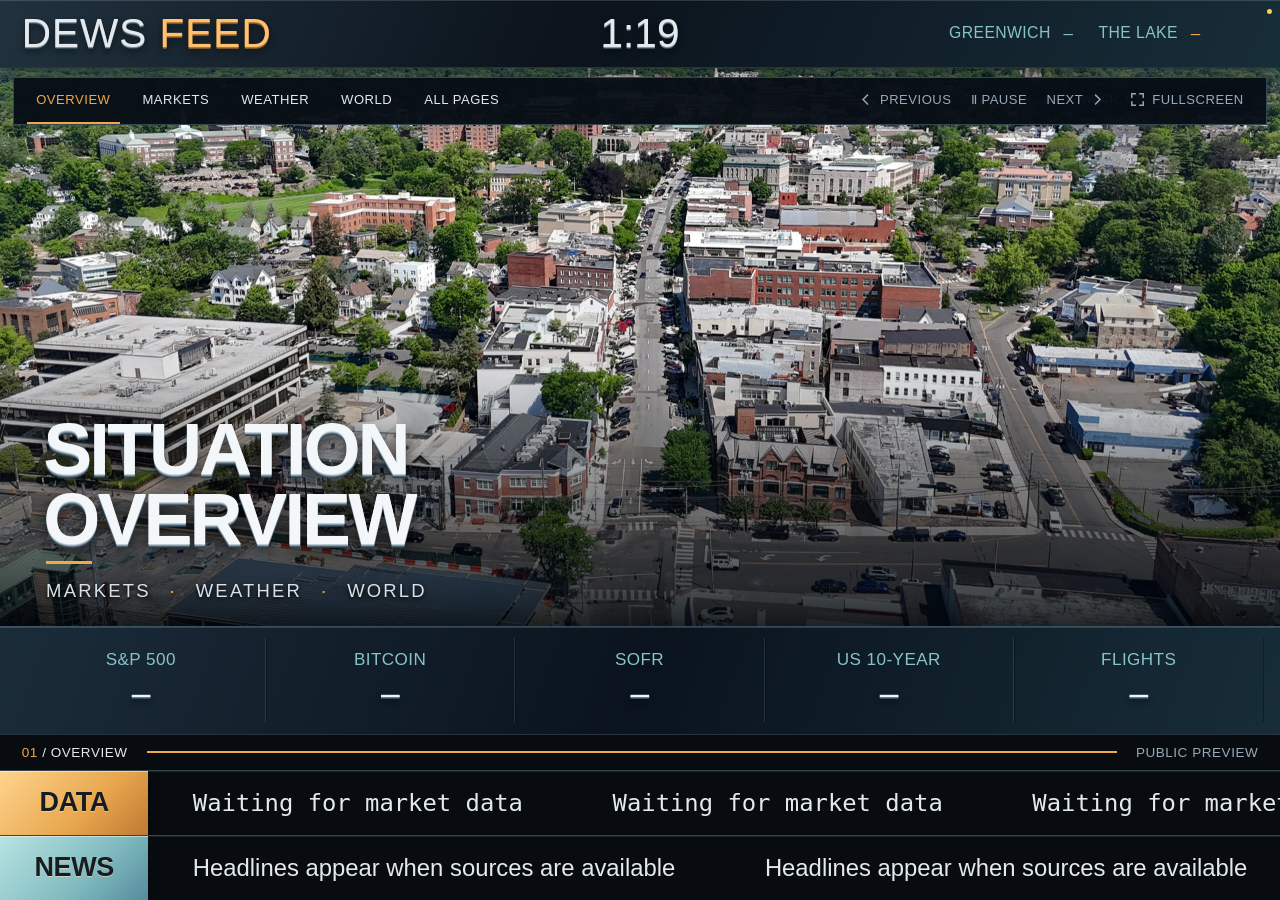
==== commit 1952f7fa: "Add dimensional broadcast styling and authentic Greenwich aerial" ====
--- a/index.html
+++ b/index.html
@@ -1219,8 +1219,8 @@
   #alertStrip.show{display:flex}
   #alertStrip .puls{animation:pulse 1.1s infinite}
 </style>
-<link rel="stylesheet" href="desk.css?v=20260905-broadcast1">
-<link rel="preload" as="image" href="desk-harbor.webp">
+<link rel="stylesheet" href="desk.css?v=20260905-depth1">
+<link rel="preload" as="image" href="desk-greenwich.webp">
 </head>
 <body>
 <!-- Ambient depth field: two parallax particle layers + volumetric orbs.
@@ -3789,7 +3789,7 @@
 }
 
 </script>
-<script src="desk.js?v=20260905-broadcast1"></script>
+<script src="desk.js?v=20260905-depth1"></script>
 <script>
 /* ══════════════ BOOT ══════════════ */
 (async function boot(){
--- a/desk.css
+++ b/desk.css
@@ -81,3 +81,34 @@
  #spotKicker{font-size:2.3vh}.desk-quote{padding:2vh 1vw;max-width:94vw}.desk-quote blockquote{font-size:5vw}
 }
 @media(prefers-reduced-motion:reduce){#spotBody .desk-photo img,#spotBody .desk-value-change,.fadein,.ticker-inner.desk-scroll{animation:none!important}.ticker-inner{transform:none!important}}
+
+/* Shallow broadcast depth: static lighting, with no animated blur or filters. */
+#topbar{background:linear-gradient(115deg,#21323e 0%,#0b131c 45%,#172d38 100%);box-shadow:inset 0 1px #ffffff24,0 5px 20px #0008;z-index:3}
+#deskBrand,#clock{ text-shadow:0 1px 0 #81949e,0 2px 0 #324550,0 4px 7px #0009 }
+#deskBrand b{color:#ffc16d;text-shadow:0 1px #ae7739,0 2px #76512c,0 4px 8px #000a}
+#spot{--scene-rgb:83,160,178;background:#09131d}
+#spot[data-theme=markets]{--scene-rgb:201,147,70}
+#spot[data-theme=weather]{--scene-rgb:70,161,188}
+#spot[data-theme=world]{--scene-rgb:103,117,194}
+#spot[data-theme=culture]{--scene-rgb:154,104,146}
+#spot[data-screen=detail]::before{content:"";position:absolute;inset:0;z-index:-1;pointer-events:none;background:radial-gradient(ellipse at 92% 18%,rgba(var(--scene-rgb),.28),transparent 53%),radial-gradient(ellipse at 10% 100%,rgba(var(--scene-rgb),.10),transparent 62%),linear-gradient(125deg,#081018,#111e2a 54%,#080e15)}
+#spot[data-screen=detail]::after{content:"";position:absolute;right:-12vw;top:-24vw;width:58vw;height:58vw;border:1px solid rgba(var(--scene-rgb),.15);border-radius:50%;box-shadow:0 0 0 5vw rgba(var(--scene-rgb),.035),0 0 0 10vw rgba(var(--scene-rgb),.035),0 0 0 15vw rgba(var(--scene-rgb),.025);z-index:-1;pointer-events:none}
+#spot #spotKickerTxt{color:#edf4f7;text-shadow:0 1px 0 #70838f,0 2px 0 #344652,0 4px 7px #000b!important}
+#spot .desk-editorial h1{color:#f4f7fa;text-shadow:0 1px 0 #bdcbd3,0 2px 0 #8599a8,0 3px 0 #49606f,0 4px 0 #293e4d,0 8px 16px #000b!important}
+#spot .desk-editorial p{text-shadow:0 2px 4px #000!important}
+#spot .desk-watch{background:linear-gradient(110deg,#1b2c39,#0a131e 50%,#172d38);box-shadow:inset 0 1px #cbe6f52b,0 -8px 26px #0005!important;border-top:1px solid #7692a366}
+#spot .desk-watch dl>div{border-right-color:#98bfd329;box-shadow:1px 0 #0005!important}
+#spot .desk-watch dd{color:#edf5fa;text-shadow:0 1px #657c8d,0 2px #304a5a,0 4px 6px #000a!important}
+#spot #deskStage :is(h1,h2,h3,.fw-big,.cur,.kp-gauge){text-shadow:0 1px #617888,0 2px #223d4f,0 4px 8px #0008!important}
+#spot #deskStage img{border:1px solid #accad638;box-shadow:0 3px 0 #030a12,0 10px 24px #0008!important;background:#0a1520;border-radius:3px}
+#spot #deskStage :is(.ap-img,.art-img,.fl-photo){border:1px solid #8fabb54d;box-shadow:0 3px 0 #050b12,0 14px 30px #0008!important}
+#spot #deskStage :is(.box,.fw-mt,.aq-col){background:linear-gradient(140deg,#263b4d88,#0b1726aa);border:1px solid #accbdf29;box-shadow:inset 0 1px #ffffff12,0 6px 15px #0003!important}
+#spot .desk-quote{border-left:2px solid #d8ac73;background:linear-gradient(115deg,#2a344866,transparent);padding:3vh 3vw;box-shadow:inset 1px 0 #f2d5a92a!important}
+#spot .desk-quote blockquote{text-shadow:0 2px #283c4d,0 5px 12px #0008!important}
+.tickerbar{background:linear-gradient(180deg,#1d2b36,#0e1923 48%,#0a1119);box-shadow:inset 0 1px #bed8ea1c}
+.tag{background:linear-gradient(135deg,#ffd48d,#e7a64d 60%,#bf7934)!important;color:#171c22!important;text-shadow:0 1px #ffe3b588;box-shadow:inset 0 1px #fff7,3px 0 8px #0004}
+#newsbar .tag{background:linear-gradient(135deg,#b8e4e3,#80babf 60%,#548c9c)!important}
+#spot .desk-photo small{padding:6px 9px;background:#091521a8;border:1px solid #d0e4ee2b;box-shadow:0 3px 12px #0004!important}
+@media(max-width:760px){#spot .desk-editorial h1{text-shadow:0 1px #8da4b3,0 2px #405869,0 5px 9px #000b!important}#spot #deskStage img{box-shadow:0 2px 0 #030a12,0 6px 12px #0007!important}}
+
+#spot .desk-photo small a{color:inherit;text-decoration:underline;text-underline-offset:3px}#spot .desk-photo small a:focus-visible{outline:2px solid #ffc16d;outline-offset:3px}
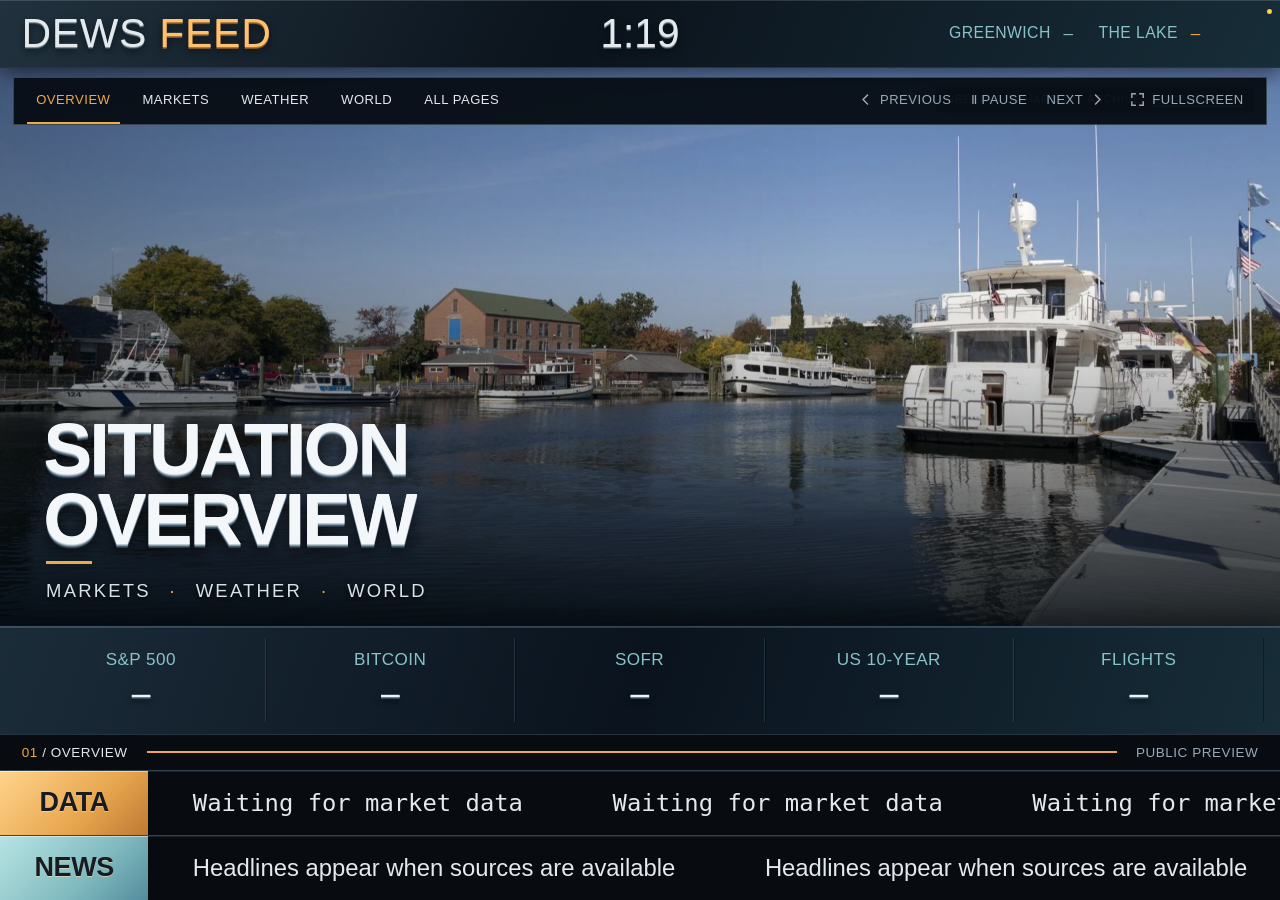
==== commit 16dd5aba: "Polish photo layouts and add reliable local art with Greenwich waterfront" ====
--- a/index.html
+++ b/index.html
@@ -1219,8 +1219,8 @@
   #alertStrip.show{display:flex}
   #alertStrip .puls{animation:pulse 1.1s infinite}
 </style>
-<link rel="stylesheet" href="desk.css?v=20260905-depth1">
-<link rel="preload" as="image" href="desk-greenwich.webp">
+<link rel="stylesheet" href="desk.css?v=20260905-waterfront1">
+<link rel="preload" as="image" href="desk-waterfront.webp">
 </head>
 <body>
 <!-- Ambient depth field: two parallax particle layers + volumetric orbs.
@@ -3789,7 +3789,7 @@
 }
 
 </script>
-<script src="desk.js?v=20260905-depth1"></script>
+<script src="desk.js?v=20260905-waterfront1"></script>
 <script>
 /* ══════════════ BOOT ══════════════ */
 (async function boot(){
--- a/desk.css
+++ b/desk.css
@@ -112,3 +112,21 @@
 @media(max-width:760px){#spot .desk-editorial h1{text-shadow:0 1px #8da4b3,0 2px #405869,0 5px 9px #000b!important}#spot #deskStage img{box-shadow:0 2px 0 #030a12,0 6px 12px #0007!important}}
 
 #spot .desk-photo small a{color:inherit;text-decoration:underline;text-underline-offset:3px}#spot .desk-photo small a:focus-visible{outline:2px solid #ffc16d;outline-offset:3px}
+
+/* Photo-led editorial layouts. Keep originals intact inside a lit matte. */
+#spot #deskStage .desk-picture{margin:0;min-width:0;position:relative;display:flex;align-items:center;justify-content:center;padding:1.15vh;background:linear-gradient(145deg,#56717e,#263947 4%,#0b1620 45%,#304651);border:1px solid #a6c8d352;box-shadow:inset 0 1px #d8edf555,0 12px 28px #0007!important;overflow:hidden}
+#spot #deskStage .desk-picture img{display:block;max-width:100%;max-height:100%;width:auto;height:auto;object-fit:contain;border:0;border-radius:0;background:transparent;box-shadow:none!important}
+#spotBody .ap-wrap{display:grid;grid-template-columns:minmax(0,1.9fr) minmax(0,1fr);grid-template-rows:1fr auto;gap:2vh 3vw;align-items:center;text-align:left;width:100%;height:53vh;padding:1vh 0}
+#spotBody .ap-wrap .desk-picture{grid-row:1/3;height:100%;width:100%}
+#spotBody .ap-wrap .ap-title{font:500 clamp(22px,3.3vw,54px)/1.14 var(--sans);margin:0;align-self:end;color:#eef4f7;letter-spacing:-.025em}
+#spotBody .ap-wrap .ap-credit{font:400 1.7vh/1.6 var(--mono);margin:0;align-self:start;color:#a6c5d2;border-top:1px solid #7494a94d;padding-top:2vh;overflow-wrap:anywhere}
+#spotBody .art-wrap{display:grid;grid-template-columns:minmax(0,1.3fr) minmax(0,1fr);gap:4vw;align-items:center;width:100%;height:53vh;padding:1vh 0}
+#spotBody .art-wrap .desk-picture{height:100%;width:100%;padding:2vh;background:linear-gradient(140deg,#d5cbb5,#968872 3%,#302e2a 4%,#171c21 94%,#665b49 97%,#cfbc96)}
+#spotBody .art-wrap .art-info{max-width:none;min-width:0}.art-info .t{font-size:3.8vh!important;line-height:1.12!important}.art-info .d{font-size:2.1vh!important;line-height:1.6!important}.art-info .a{color:#aec5d0!important}
+#spot #deskStage .fl-photo{width:100%;max-width:38vw;max-height:28vh;object-fit:cover;border-radius:0}
+#spot #deskStage img.desk-logo{background:transparent;border:0;box-shadow:none!important;filter:drop-shadow(0 3px 2px #0007)!important}
+#spot .desk-photo::after{background:linear-gradient(90deg,rgba(3,13,22,.30),transparent 65%),linear-gradient(180deg,transparent 35%,rgba(2,8,13,.15) 52%,rgba(2,8,13,.82))}
+#spot .desk-photo small{letter-spacing:.08em}
+@media(max-width:760px) and (orientation:portrait){#spotBody .ap-wrap,#spotBody .art-wrap{grid-template-columns:1fr;grid-template-rows:minmax(0,1fr) auto auto;height:54vh;gap:1.5vh}#spotBody .ap-wrap .desk-picture,#spotBody .art-wrap .desk-picture{grid-row:auto;min-height:0;height:100%;max-height:34vh}#spotBody .ap-wrap .ap-title{font-size:22px;align-self:auto}#spotBody .ap-wrap .ap-credit{font-size:10px;padding-top:1vh}#spotBody .art-wrap .art-info .t{font-size:20px!important}#spotBody .art-wrap .art-info .a{font-size:12px!important}#spotBody .art-wrap .art-info .d{font-size:12px!important;max-height:8vh;overflow:hidden;display:-webkit-box;-webkit-line-clamp:3;-webkit-box-orient:vertical}#spotBody .art-wrap .art-info .c{font-size:9px!important}}
+
+#spot #deskStage .art-wrap .desk-picture{padding:2vh;background:linear-gradient(140deg,#d5cbb5,#968872 3%,#302e2a 4%,#171c21 94%,#665b49 97%,#cfbc96)}
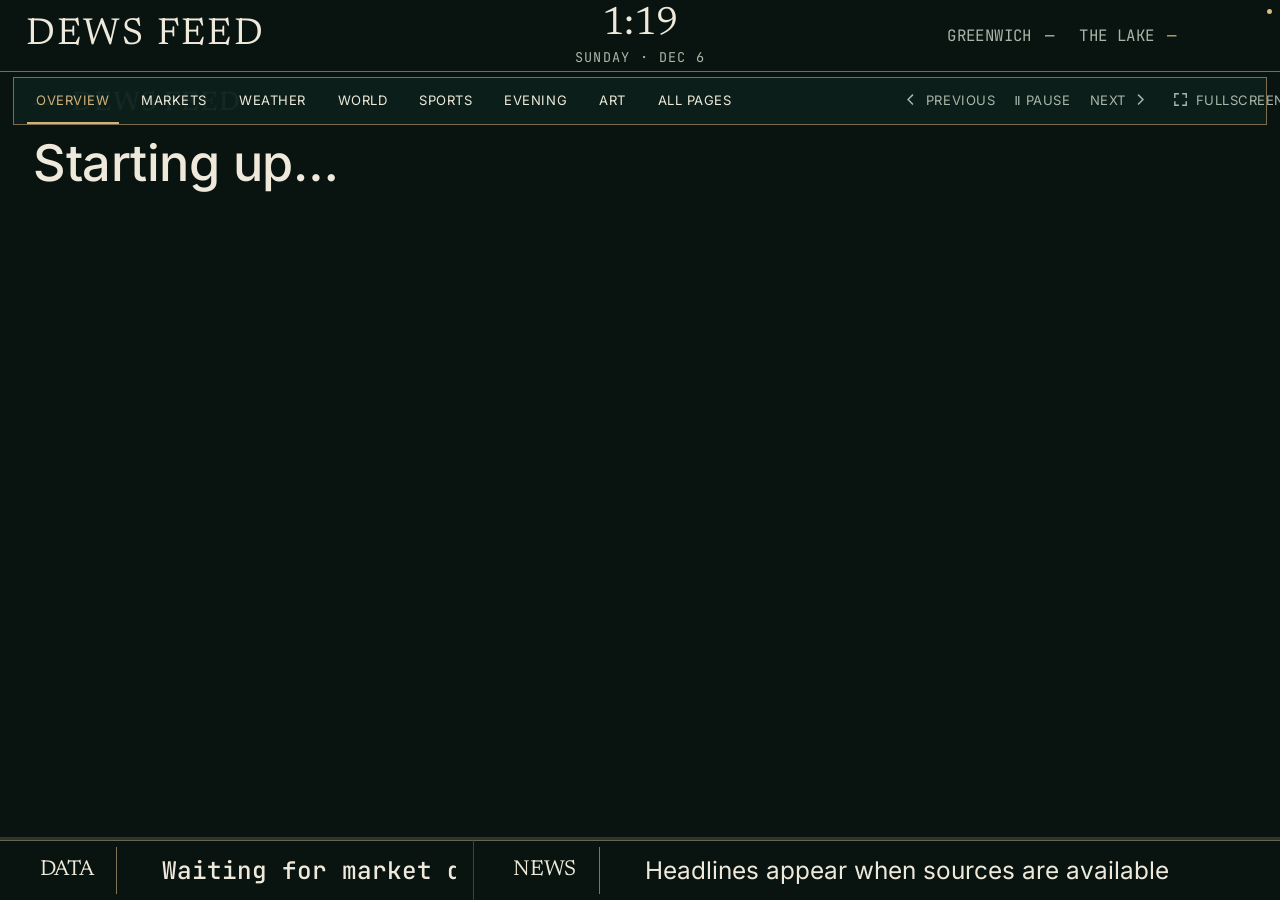
==== commit bc67aa9a: "Design pass: embedded fonts, wall-distance type scale, unified palette Rebuilt Markets page with lab" ====
--- a/index.html
+++ b/index.html
@@ -49,7 +49,13 @@
               font-variant-numeric:tabular-nums}
   .wx-slot .v .e{font-size:4.2vh}
   #wx1V{color:var(--cyan)} #wx2V{color:var(--amber)}
-  #proxyDot{width:1.1vh;height:1.1vh;border-radius:50%;background:var(--ink-faint);flex:0 0 auto}
+  .wx-slot.net .v{font-size:2.3vh;font-weight:400;letter-spacing:.1em;color:var(--ink);white-space:nowrap;line-height:1.3;padding-top:.6vh}
+.wx-slot.net .v .bars{color:var(--up);margin-left:.35em;letter-spacing:0}
+.wx-slot.net .v .ip{font-size:1.5vh;color:var(--ink-dim);letter-spacing:.06em;margin-left:.6em}
+.wx-slot.net{flex:0 0 auto}
+@media(max-width:1100px){.wx-slot.net{display:none}}
+.wx-slot.net .v.off{color:var(--yellow)}
+#proxyDot{width:1.1vh;height:1.1vh;border-radius:50%;background:var(--ink-faint);flex:0 0 auto}
   #proxyDot.ok{background:var(--up);box-shadow:0 0 8px var(--up)}
   #proxyDot.warn{background:var(--yellow)}
 
@@ -1219,8 +1225,9 @@
   #alertStrip.show{display:flex}
   #alertStrip .puls{animation:pulse 1.1s infinite}
 </style>
-<link rel="stylesheet" href="desk.css?v=20260905-waterfront1">
-<link rel="preload" as="image" href="desk-waterfront.webp">
+<link rel="stylesheet" href="desk.css?v=20261003-design1">
+<link rel="preload" as="image" href="desk-greenwich-harbor.webp">
+<link rel="stylesheet" href="design.css?v=20261003-design1">
 </head>
 <body>
 <!-- Ambient depth field: two parallax particle layers + volumetric orbs.
@@ -1240,6 +1247,7 @@
   <div class="top-wx">
     <div class="wx-slot"><div class="l">GREENWICH</div><div class="v" id="wx1V">—</div></div>
     <div class="wx-slot"><div class="l">THE LAKE</div><div class="v" id="wx2V">—</div></div>
+    <div class="wx-slot net"><div class="l">NETWORK</div><div class="v" id="netV">—</div></div>
     <div id="proxyDot" title="proxy status"></div>
   </div>
 </div>
@@ -1319,7 +1327,17 @@
 async function tget(u){const r=await fetch(u);if(!r.ok)throw new Error(r.status);return r.text();}
 const viaProxy=u=>CFG.proxy+"/p?u="+encodeURIComponent(u);
 
-const S={ spx:null,btc:null,pnbk:null,fng:null, rates:{}, sparks:{}, sparkKind:{},
+// Every write to S stamps S_AT[key], so each page can show how old its data is.
+const S_AT={};
+function deskStamped(raw){
+  const nested=["rates","sparks","sparkKind","mort","ships"];
+  const kid=(key,o)=>new Proxy(o,{set(t,k,v){t[k]=v;S_AT[key]=Date.now();return true;}});
+  for(const k of nested) if(raw[k]) raw[k]=kid(k,raw[k]);
+  return new Proxy(raw,{set(t,k,v){
+    t[k]=(nested.includes(k)&&v&&typeof v==="object")?kid(k,v):v;
+    S_AT[k]=Date.now();return true;}});
+}
+const S=deskStamped({ spx:null,btc:null,pnbk:null,fng:null, rates:{}, sparks:{}, sparkKind:{},
           games:[], natNews:[], locNews:[], bankNews:[], sportsNews:[], traffic:null,
           tides:null, lakeTemp:null, flights:[], forecast:[], hourly:[],
           buoy:null, whoop:null, tasks:[], alerts:[], apod:null, art:null,
@@ -1327,7 +1345,7 @@
           predict:[], riaNews:[],
           launches:[], issPasses:[], curve:null, mort:{}, fx:null, air:null,
           iss:null, maNews:[], techNews:[], sciNews:[], hn:[], horo:[],
-          ships:{} };
+          ships:{} });
 
 /* ── clock + wordmark ── */
 function tick(){
@@ -1354,7 +1372,7 @@
   [...word].forEach((ch,ci)=>{const g=F[ch]||F[" "];
     for(let r=0;r<7;r++)for(let c=0;c<5;c++){
       const on=g[r][c]==="1";
-      ctx.fillStyle=on?"#ffb400":"rgba(255,180,0,.07)";
+      ctx.fillStyle=on?"#d1b17c":"rgba(255,180,0,.07)";
       if(on){ctx.shadowColor="rgba(255,180,0,.8)";ctx.shadowBlur=4}else ctx.shadowBlur=0;
       ctx.beginPath();ctx.arc(ci*adv+c*(dot+gap)+dot/2,r*(dot+gap)+dot/2,dot/2,0,7);ctx.fill();
     }});
@@ -1531,8 +1549,8 @@
 /* ══════════════ SVG ART LIBRARY — zero emoji, everything drawn ══════════════ */
 function wxSVG(kind,cls){
   cls=cls||"wxi";
-  const sun=`<circle cx="32" cy="30" r="12" fill="#ffd23f"/>`+
-    [0,45,90,135,180,225,270,315].map(a=>`<line x1="32" y1="12" x2="32" y2="6" stroke="#ffd23f" stroke-width="4" stroke-linecap="round" transform="rotate(${a} 32 30)"/>`).join("");
+  const sun=`<circle cx="32" cy="30" r="12" fill="#d9c07a"/>`+
+    [0,45,90,135,180,225,270,315].map(a=>`<line x1="32" y1="12" x2="32" y2="6" stroke="#d9c07a" stroke-width="4" stroke-linecap="round" transform="rotate(${a} 32 30)"/>`).join("");
   const cloud=(f,dy=0)=>`<g transform="translate(0 ${dy})"><circle cx="25" cy="36" r="10" fill="${f}"/><circle cx="37" cy="31" r="12" fill="${f}"/><circle cx="48" cy="37" r="8" fill="${f}"/><rect x="19" y="36" width="35" height="10" rx="5" fill="${f}"/></g>`;
   const drops=n=>Array.from({length:n},(_,i)=>`<line x1="${27+i*9}" y1="51" x2="${24+i*9}" y2="60" stroke="#4fc3ff" stroke-width="3.5" stroke-linecap="round"/>`).join("");
   const flakes=n=>Array.from({length:n},(_,i)=>`<circle cx="${27+i*9}" cy="55" r="2.6" fill="#cfe6ff"/>`).join("");
@@ -1652,7 +1670,7 @@
 </svg>`,
 candles:`<svg viewBox="0 0 300 120">${Array.from({length:11},(_,i)=>{
   const up=(i*7)%3!==0, h=18+((i*29)%52), y=104-h;
-  const c=up?"#39d353":"#ff5a5a";
+  const c=up?"#a5c7a6":"#ea9a83";
   return `<g class="cd" style="animation-delay:${(i*.12).toFixed(2)}s"><line x1="${16+i*26}" y1="${y-8}" x2="${16+i*26}" y2="${y+h+8}" stroke="${c}" stroke-width="2"/><rect x="${9+i*26}" y="${y}" width="14" height="${h}" rx="2" fill="${c}"/></g>`;}).join("")}</svg>`,
 };
 
@@ -1665,7 +1683,7 @@
   if(PROXY_OK){ try{ j=await jget(viaProxy(u)); }catch(e){} }
   if(!j){ try{ j=await jget(u); }catch(e){} }
   if(!j||!j.states)return;
-  S.flights=j.states
+  S.airspace=j.states
     .filter(s=>s[5]!=null&&s[6]!=null&&!s[8])
     .map(s=>({hex:s[0],cs:(s[1]||"").trim()||s[0].toUpperCase(),
       lon:s[5],lat:s[6],
@@ -1674,7 +1692,8 @@
       hdg:s[10]||0,
       dist:hav(CFG.office.lat,CFG.office.lon,s[6],s[5])}))
     .sort((a,b2)=>a.dist-b2.dist)
-    .slice(0,8);
+    .slice(0,250);
+  S.flights=S.airspace.slice(0,8); // photographic overhead card stays compact
   S.flightsAt=Date.now();   // freshness stamp — radar hides when stale
   // Photo of an actual overhead airframe (matched by transponder hex) via
   // Planespotters. Small GA planes often have no photo, so walk the three
@@ -1917,13 +1936,13 @@
 const LIS_BUOYS=[
   // true station positions projected into the same chart space
   {x:203,y:199,c:"#f2f4f8",per:5.0,n:"44025"},   // west-central sound, Fl W
-  {x:562,y:66, c:"#39d353",per:6.0,n:"NLON"},    // New London approach, Fl G
-  {x:250,y:140,c:"#ff4757",per:4.0,n:"BPT"},     // Bridgeport approach, Fl R
+  {x:562,y:66, c:"#a5c7a6",per:6.0,n:"NLON"},    // New London approach, Fl G
+  {x:250,y:140,c:"#e2725b",per:4.0,n:"BPT"},     // Bridgeport approach, Fl R
   {x:607,y:177,c:"#f2f4f8",per:5.0,n:"MTK"},     // Montauk / Block Is Sound
-  {x:95, y:248,c:"#ff4757",per:4.0,n:"ExRk"},    // Execution Rocks
-  {x:273,y:173,c:"#39d353",per:5.0,n:"STRAT",dy:-16},   // Stratford Shoal
+  {x:95, y:248,c:"#e2725b",per:4.0,n:"ExRk"},    // Execution Rocks
+  {x:273,y:173,c:"#a5c7a6",per:5.0,n:"STRAT",dy:-16},   // Stratford Shoal
   {x:481,y:95, c:"#f2f4f8",per:5.0,n:"SAYBK"},   // Saybrook approach
-  {x:398,y:108,c:"#ff4757",per:3.0,n:"FAULK"},   // Faulkner Is
+  {x:398,y:108,c:"#e2725b",per:3.0,n:"FAULK"},   // Faulkner Is
 ];
 /* ══════════════ AIS — live vessels for the LIS chart ═════════════════ */
 // aisstream.io free websocket: subscribe once with a bounding box matching
@@ -1965,11 +1984,11 @@
     if(x<4||x>636||y<4||y>316)return "";
     const moving=(s.sog||0)>=0.5;
     return `<g transform="translate(${x.toFixed(1)} ${y.toFixed(1)}) rotate(${(s.cog||0).toFixed(0)})">
-        <path d="M0 -7 L4.5 6 L0 3 L-4.5 6 Z" fill="${moving?"#4fd7e8":"#8fa3c0"}"
+        <path d="M0 -7 L4.5 6 L0 3 L-4.5 6 Z" fill="${moving?"#a5c8c3":"#8fa3c0"}"
           stroke="#0a1826" stroke-width=".8" opacity=".95"/>
       </g>
       ${moving&&s.name?`<text x="${(x+8).toFixed(1)}" y="${(y+3).toFixed(1)}" font-size="9"
-        fill="#4fd7e8" opacity=".8">${esc(s.name.slice(0,12))}</text>`:""}`;
+        fill="#a5c8c3" opacity=".8">${esc(s.name.slice(0,12))}</text>`:""}`;
   }).join("");
   return {marks,count:live.length};
 }
@@ -1999,7 +2018,7 @@
       <div class="row"><div class="l">NEXT TIDE · STAMFORD</div>
         <div class="v gold">${S.tides||"—"}</div></div>
       ${CFG.aisKey?`<div class="row"><div class="l">VESSELS · AIS</div>
-        <div class="v" style="color:#4fd7e8">${ships.count||"—"}</div></div>`:""}
+        <div class="v" style="color:#a5c8c3">${ships.count||"—"}</div></div>`:""}
     </div>`;
   return `<div class="lis-wrap">
     <div class="lis-map"><svg viewBox="0 0 640 320">
@@ -2352,7 +2371,7 @@
 }
 
 /* ══════════════ DAILY HOROSCOPE — household signs ════════════════════════ */
-const HORO_SIGNS=[["sagittarius","♐","#ffb400"],["gemini","♊","#4fd7e8"],["virgo","♍","#4ade5b"]];
+const HORO_SIGNS=[["sagittarius","♐","#d1b17c"],["gemini","♊","#a5c8c3"],["virgo","♍","#a5c7a6"]];
 async function fetchHoro(){
   const out=[];
   for(const [sign,glyph,col] of HORO_SIGNS){
@@ -2397,10 +2416,10 @@
     S.air=j.current||null;
   }catch(e){}
 }
-const aqiBand=v=>v<=50?["GOOD","#4ade5b"]:v<=100?["MODERATE","#ffb400"]:
-  v<=150?["UNHEALTHY SG","#ff7a00"]:["UNHEALTHY","#ff5a5a"];
-const uvBand=v=>v<3?["LOW","#4ade5b"]:v<6?["MODERATE","#ffb400"]:
-  v<8?["HIGH","#ff7a00"]:["VERY HIGH","#ff5a5a"];
+const aqiBand=v=>v<=50?["GOOD","#a5c7a6"]:v<=100?["MODERATE","#d1b17c"]:
+  v<=150?["UNHEALTHY SG","#ff7a00"]:["UNHEALTHY","#ea9a83"];
+const uvBand=v=>v<3?["LOW","#a5c7a6"]:v<6?["MODERATE","#d1b17c"]:
+  v<8?["HIGH","#ff7a00"]:["VERY HIGH","#ea9a83"];
 
 /* ══════════════ RAIN NOWCAST — alert when rain starts at the office ══════ */
 let rainWet=null;   // null until first reading — no alert on boot
@@ -2531,9 +2550,9 @@
        fill="none" stroke="rgba(255,180,0,.4)" stroke-width="1.3" stroke-dasharray="4 6"/>`).join("");
   const marks=WC_MARKS.map(([x,y,home],i)=>`
     <g class="wcm" style="--d:${(i*.55).toFixed(2)}s">
-      <circle cx="${x}" cy="${y}" r="4" fill="${home?"#ffb400":"#4fd7e8"}"/>
+      <circle cx="${x}" cy="${y}" r="4" fill="${home?"#d1b17c":"#a5c8c3"}"/>
       <circle class="ring" cx="${x}" cy="${y}" r="4" fill="none" stroke-width="1.5"
-        stroke="${home?"#ffb400":"#4fd7e8"}"/>
+        stroke="${home?"#d1b17c":"#a5c8c3"}"/>
     </g>`).join("");
   return `<div class="wc-stage">
     <svg class="wc-map" viewBox="0 0 640 320">
@@ -2643,7 +2662,6 @@
 const AMBIENT=[
   {k:"VOLCANO NIGHTS",  b:volcanoHTML, ok:()=>(CFG.nightVideo&&!S.volcanoDead)||CFG.nightVideoYT, dur:300000},
   {k:"ISS EARTH VIEW",  b:issLiveHTML, ok:()=>true, dur:240000},
-  {k:"AURORA BOREALIS", b:auroraHTML,  ok:()=>true, dur:150000},
   {k:"SOLAR SYSTEM",    b:solarHTML,   ok:()=>true, dur:150000},
 ];
 let ambIdx=0, ambCycles=0, ambPending=false;
@@ -2762,7 +2780,7 @@
     const fngLbl=S.fng==null?"":S.fng>=75?"EXTREME GREED":S.fng>=55?"GREED":S.fng>=45?"NEUTRAL":S.fng>=25?"FEAR":"EXTREME FEAR";
     const panel=(label,logo,q,pts,k)=>{
       if(!q)return "";
-      const col=q.chg>=0?"#4ade5b":"#ff5a5a";
+      const col=q.chg>=0?"#a5c7a6":"#ea9a83";
       const chart=(pts&&pts.length>1)
         ? sparkSVG(pts,560,120,col)
         : `<div class="nodata">CHART LOADING…</div>`;
@@ -2806,7 +2824,7 @@
   if(S.predict.length){
     spots.push({k:"PREDICTION MARKETS",acc:"var(--purple)",html:true,dur:16000,
       body:`<div class="pm-wrap">${S.predict.map(m=>{
-        const col=m.yes>=60?"#4ade5b":m.yes>=40?"#ffb400":"#ff5a5a";
+        const col=m.yes>=60?"#a5c7a6":m.yes>=40?"#d1b17c":"#ea9a83";
         const vol=m.vol>=1e6?"$"+(m.vol/1e6).toFixed(1)+"M":"$"+Math.round(m.vol/1e3)+"K";
         return `<div class="pm">
           <span class="pct" style="color:${col}">${m.yes}%</span>
@@ -2842,10 +2860,10 @@
         <div class="rd-chart">
           <div class="rd-h">US TREASURY YIELD CURVE ${inv?'<b class="inv">· INVERTED</b>':""}</div>
           <svg viewBox="0 0 ${W} ${H}">
-            <path d="${line}" fill="none" stroke="${inv?"#ff5a5a":"#ffb400"}" stroke-width="3.5"
+            <path d="${line}" fill="none" stroke="${inv?"#ea9a83":"#d1b17c"}" stroke-width="3.5"
               stroke-linecap="round" stroke-linejoin="round"/>
             ${S.curve.map((p,i)=>`
-              <circle cx="${xs(i).toFixed(1)}" cy="${ys(p.v).toFixed(1)}" r="5" fill="${inv?"#ff5a5a":"#ffb400"}"/>
+              <circle cx="${xs(i).toFixed(1)}" cy="${ys(p.v).toFixed(1)}" r="5" fill="${inv?"#ea9a83":"#d1b17c"}"/>
               <text x="${xs(i).toFixed(1)}" y="${H-14}" fill="#8fa3c0" font-size="17"
                 text-anchor="middle" font-family="monospace">${p.lbl}</text>
               <text x="${xs(i).toFixed(1)}" y="${(ys(p.v)-16).toFixed(1)}" fill="#e8ecf2" font-size="17"
@@ -2935,7 +2953,7 @@
     body:moonPageHTML(), sub:""});
 
   /* WORLD CLOCK — live analog + digital, home first then west→east */
-  bumper("GLOBAL OPS","🌍","bg-stars","var(--red,#ff4757)");
+  bumper("GLOBAL OPS","🌍","bg-stars","var(--red,#e2725b)");
   spots.push({k:"WORLD CLOCK",acc:"var(--cyan)",html:true,
     body:worldClockHTML(), after:startWorldClock, sub:""});
 
@@ -2947,14 +2965,14 @@
     const marks=S.quakes.map((q,i)=>{
       const {x,y}=px(q);
       const r=Math.max(2,(q.mag-1)*1.5).toFixed(1);
-      const c=q.mag>=6?"#ff4757":q.mag>=4.5?"#ffb400":"#4fd7e8";
+      const c=q.mag>=6?"#e2725b":q.mag>=4.5?"#d1b17c":"#a5c8c3";
       const ring=i<3?`<circle class="ring" cx="${x}" cy="${y}" r="${r}" fill="none"
         stroke="${c}" stroke-width="1.5" style="--d:${(i*.7).toFixed(1)}s"/>`:"";
       const lbl=i<3?`<text x="${x}" y="${(+y-(+r)-4).toFixed(1)}" font-size="11"
         fill="${c}" text-anchor="middle" font-weight="bold">M${q.mag.toFixed(1)}</text>`:"";
       return `<circle cx="${x}" cy="${y}" r="${r}" fill="${c}" opacity=".85"/>${ring}${lbl}`;
     }).join("");
-    spots.push({k:"EARTHQUAKE WATCH",acc:"var(--red,#ff4757)",html:true,dur:15000,
+    spots.push({k:"EARTHQUAKE WATCH",acc:"var(--red,#e2725b)",html:true,dur:15000,
       body:`<div class="wc-stage">
         <svg class="wc-map qk-map" viewBox="0 0 640 320">
           <path d="${WORLD_PATH}" fill="rgba(52,82,122,.20)" stroke="rgba(110,160,210,.38)" stroke-width="1"/>
@@ -2996,12 +3014,12 @@
     const lights=CITIES.map(([lo,la])=>
       `<circle cx="${X(lo).toFixed(1)}" cy="${Y(la).toFixed(1)}" r="1.7" fill="#ffd27a" opacity=".85"/>`).join("");
     const dots=S.quakes.slice(0,20).map(q=>
-      `<circle cx="${X(q.lon).toFixed(1)}" cy="${Y(q.lat).toFixed(1)}" r="2.6" fill="#ffb400" opacity=".8"/>`).join("");
+      `<circle cx="${X(q.lon).toFixed(1)}" cy="${Y(q.lat).toFixed(1)}" r="2.6" fill="#d1b17c" opacity=".8"/>`).join("");
     const issMark=S.iss?`<g>
       <circle cx="${X(S.iss.lon).toFixed(1)}" cy="${Y(S.iss.lat).toFixed(1)}" r="9" fill="none"
-        stroke="#4fd7e8" stroke-width="1.4" opacity=".8"/>
-      <circle cx="${X(S.iss.lon).toFixed(1)}" cy="${Y(S.iss.lat).toFixed(1)}" r="3" fill="#4fd7e8"/>
-      <text x="${(X(S.iss.lon)+13).toFixed(1)}" y="${(Y(S.iss.lat)+4).toFixed(1)}" fill="#4fd7e8"
+        stroke="#a5c8c3" stroke-width="1.4" opacity=".8"/>
+      <circle cx="${X(S.iss.lon).toFixed(1)}" cy="${Y(S.iss.lat).toFixed(1)}" r="3" fill="#a5c8c3"/>
+      <text x="${(X(S.iss.lon)+13).toFixed(1)}" y="${(Y(S.iss.lat)+4).toFixed(1)}" fill="#a5c8c3"
         font-size="13" font-family="monospace" font-weight="bold">ISS</text></g>`:"";
     const grid=[...Array(5)].map((_,i)=>
       `<line x1="0" y1="${(i+1)*53.3}" x2="640" y2="${(i+1)*53.3}"/>`).join("")+
@@ -3020,7 +3038,7 @@
     };
     const topQ=S.quakes.length?Math.max(...S.quakes.map(q=>q.mag||0)):null;
     const zulu=now.toISOString().slice(11,16);
-    spots.push({k:"GLOBAL SITREP",acc:"var(--red,#ff4757)",html:true,dur:22000,
+    spots.push({k:"GLOBAL SITREP",acc:"var(--red,#e2725b)",html:true,dur:22000,
       body:`<div class="sd-wrap">
         <div class="sd-map">
           <svg viewBox="0 0 640 330" preserveAspectRatio="xMidYMid meet">
@@ -3052,43 +3070,12 @@
             ${wire.map(h=>item(h,false)).join("")}
           </div>
           <div class="sd-tiles">
-            ${topQ?`<div class="sd-t"><div class="l">SEISMIC 24H</div><div class="v" style="color:#ffb400">M${topQ.toFixed(1)}</div></div>`:""}
-            ${S.kp!=null?`<div class="sd-t"><div class="l">PLANETARY KP</div><div class="v" style="color:${S.kp>=5?"#ff5a5a":"#4ade5b"}">${S.kp.toFixed(1)}</div></div>`:""}
+            ${topQ?`<div class="sd-t"><div class="l">SEISMIC 24H</div><div class="v" style="color:#d1b17c">M${topQ.toFixed(1)}</div></div>`:""}
             ${flightsFresh()?`<div class="sd-t"><div class="l">AIR TRAFFIC</div><div class="v" style="color:var(--cyan)">${S.flights.length} OVHD</div></div>`:""}
           </div>
         </div>
       </div>`,
       sub:"CONFLICT + WIRE: WORLD NEWS · MAP: LIVE TERMINATOR · USGS · ISS"});
-  }
-
-  /* AURORA WATCH — planetary Kp gauge */
-  if(S.kp!=null){
-    const kp=S.kp;
-    const status=kp>=8?"SEVERE STORM G4+":kp>=7?"STRONG STORM G3":kp>=6?"MODERATE STORM G2"
-      :kp>=5?"MINOR STORM G1":kp>=4?"ACTIVE":"QUIET";
-    const vis=kp>=7?"AURORA POSSIBLE OVER CONNECTICUT":kp>=6?"VISIBLE FROM NORTHERN NEW ENGLAND"
-      :kp>=5?"VISIBLE FROM CANADA / N. BORDER":"NOT VISIBLE AT THIS LATITUDE";
-    const col=kp>=6?"#ff4757":kp>=4?"#ffb400":"#39d353";
-    const ang=(-90+Math.min(9,kp)/9*180).toFixed(1);
-    spots.push({k:"AURORA WATCH",acc:"var(--teal)",html:true,dur:12000,
-      body:`<div class="kp-wrap">
-        <svg class="kp-gauge" viewBox="0 0 220 130">
-          <path d="M20,110 A90,90 0 0 1 200,110" fill="none" stroke="#1c2534" stroke-width="14" stroke-linecap="round"/>
-          <path d="M20,110 A90,90 0 0 1 92,24" fill="none" stroke="#2c5d3f" stroke-width="14" stroke-linecap="round"/>
-          <path d="M92,24 A90,90 0 0 1 155,36" fill="none" stroke="#7d6224" stroke-width="14" stroke-linecap="round"/>
-          <path d="M155,36 A90,90 0 0 1 200,110" fill="none" stroke="#77303a" stroke-width="14" stroke-linecap="round"/>
-          <g transform="rotate(${ang} 110 110)">
-            <line x1="110" y1="110" x2="110" y2="34" stroke="${col}" stroke-width="4" stroke-linecap="round"/>
-          </g>
-          <circle cx="110" cy="110" r="7" fill="${col}"/>
-        </svg>
-        <div class="kp-info">
-          <div class="v" style="color:${col}">KP ${kp.toFixed(1)}</div>
-          <div class="s" style="color:${col}">${status}</div>
-          <div class="p">${vis}</div>
-        </div>
-      </div>`,
-      sub:"NOAA SPACE WEATHER · PLANETARY K-INDEX · UPDATES 30 MIN"});
   }
 
   /* STANDINGS — AL East + AFC East (NFL column hides out of season) */
@@ -3244,7 +3231,7 @@
      daily history (accrues in KV; charts fill in as days land) */
   if(S.whoop){
     const w=S.whoop, rec=Math.round(w.recovery_score||0);
-    const recCol=rec>=67?"#39d353":rec>=34?"#ffd23f":"#ff4757";
+    const recCol=rec>=67?"#a5c7a6":rec>=34?"#d9c07a":"#e2725b";
     const R=150, C=2*Math.PI*R, dash=(rec/100)*C;
     // last 14 days of history → bar charts (recovery color-banded, strain cyan)
     const days=Object.keys(w.hist||{}).sort().slice(-14);
@@ -3265,7 +3252,7 @@
       }).join("");
       return `<svg viewBox="0 0 ${W} ${H}">${bars||""}</svg>`;
     };
-    const recBar=v=>v>=67?"#39d353":v>=34?"#ffd23f":"#ff4757";
+    const recBar=v=>v>=67?"#a5c7a6":v>=34?"#d9c07a":"#e2725b";
     const haveHist=days.length>=2;
     spots.push({k:"WHOOP RECOVERY",acc:recCol,html:true,dur:18000,
       body:`<div class="wh-page">
@@ -3282,13 +3269,13 @@
           <div class="wh-tiles">
             <div class="wh-tile"><div class="l">STRAIN</div><div class="v" style="color:var(--cyan)">${(w.strain||0).toFixed(1)}</div></div>
             <div class="wh-tile"><div class="l">HRV</div><div class="v" style="color:var(--amber)">${Math.round(w.hrv||0)}<span style="font-size:2.4vh"> MS</span></div></div>
-            <div class="wh-tile"><div class="l">RESTING HR</div><div class="v" style="color:var(--red,#ff4757)">${Math.round(w.rhr||0)}<span style="font-size:2.4vh"> BPM</span></div></div>
+            <div class="wh-tile"><div class="l">RESTING HR</div><div class="v" style="color:var(--red,#e2725b)">${Math.round(w.rhr||0)}<span style="font-size:2.4vh"> BPM</span></div></div>
             <div class="wh-tile"><div class="l">STEPS</div><div class="v" style="color:var(--green)">${(w.steps||0).toLocaleString()}</div></div>
           </div>
         </div>
         ${haveHist?`<div class="wh-charts">
           <div class="whc"><div class="l">RECOVERY · LAST ${days.length} DAYS</div>${barsSVG("recovery",100,recBar)}</div>
-          <div class="whc"><div class="l">STRAIN · LAST ${days.length} DAYS</div>${barsSVG("strain",21,()=>"#4fd7e8")}</div>
+          <div class="whc"><div class="l">STRAIN · LAST ${days.length} DAYS</div>${barsSVG("strain",21,()=>"#a5c8c3")}</div>
         </div>`:`<div class="wh-note">PROGRESS GRAPHS FILL IN AS DAILY HISTORY ACCRUES</div>`}
       </div>`,
       sub:rec>=67?"GREEN — GO GET IT":rec>=34?"YELLOW — PACE YOURSELF":"RED — RECOVERY DAY"});
@@ -3448,6 +3435,22 @@
     $(slot).innerHTML=Math.round(c.main.temp)+"° <span class='e'>"+wxEmoji(c.weather[0].icon)+"</span>";
   }catch(e){}
 }
+// Masthead network chip: which Wi-Fi the kiosk joined (the Pi has no visible
+// OS chrome). Asks the proxy's /net; degrades to OFFLINE / — without it.
+async function fetchNet(){
+  const el=$("netV");if(!el)return;
+  if(!navigator.onLine){el.textContent="OFFLINE";el.className="v off";return;}
+  try{
+    const r=await fetch(CFG.proxy+"/net",{signal:AbortSignal.timeout(4000)});
+    if(!r.ok)throw new Error(r.status);
+    const n=await r.json();
+    const bars=n.signal==null?"":n.signal>=75?"▂▄▆█":n.signal>=50?"▂▄▆":n.signal>=25?"▂▄":"▂";
+    const label=n.ssid?esc(n.ssid).toUpperCase():n.link==="wired"?"WIRED":"NO LINK";
+    el.innerHTML=label+(bars?` <span class="bars">${bars}</span>`:"")+(n.ip?`<span class="ip">${esc(n.ip)}</span>`:"");
+    el.className="v"+(n.ssid||n.link?"":" off");
+  }catch(e){el.textContent=PROXY_OK?"—":"PROXY OFF";el.className="v"+(PROXY_OK?"":" off");}
+}
+window.addEventListener("online",fetchNet);window.addEventListener("offline",fetchNet);
 async function fetchHourly(){
   try{
     const j=await jget(`https://api.open-meteo.com/v1/forecast?latitude=${CFG.office.lat}&longitude=${CFG.office.lon}&hourly=temperature_2m,precipitation_probability,weathercode&forecast_days=2&temperature_unit=fahrenheit&timezone=America%2FNew_York`);
@@ -3459,17 +3462,19 @@
       temp:Math.round(j.hourly.temperature_2m[idx+i]),
       pp:j.hourly.precipitation_probability[idx+i]||0,
     }));
+    S.hourlyAt=Date.now();
   }catch(e){}
 }
 async function fetchForecast(){
   try{
-    const j=await jget(`https://api.open-meteo.com/v1/forecast?latitude=${CFG.office.lat}&longitude=${CFG.office.lon}&daily=weathercode,temperature_2m_max,temperature_2m_min&temperature_unit=fahrenheit&timezone=America%2FNew_York`);
+    const j=await jget(`https://api.open-meteo.com/v1/forecast?latitude=${CFG.office.lat}&longitude=${CFG.office.lon}&daily=weathercode,temperature_2m_max,temperature_2m_min,precipitation_probability_max&temperature_unit=fahrenheit&timezone=America%2FNew_York`);
     const D=["SUN","MON","TUE","WED","THU","FRI","SAT"];
     S.forecast=j.daily.time.slice(0,7).map((t,i)=>({
       day:i===0?"TODAY":D[new Date(t+"T12:00:00").getDay()],
       emoji:wmoEmoji(j.daily.weathercode[i]),
       hi:Math.round(j.daily.temperature_2m_max[i]),
       lo:Math.round(j.daily.temperature_2m_min[i]),
+      pp:j.daily.precipitation_probability_max?.[i]??null,
     }));
   }catch(e){}
 }
@@ -3565,7 +3570,9 @@
   // chart shows today's move too.
   if(q&&pts&&pts.length>1&&pts.at(-1)!==q.cur) pts=[...pts,q.cur];
   if(q){ S[key]=q; try{localStorage.setItem("mk_"+key,JSON.stringify(q));}catch(e){} }
-  else { try{S[key]=JSON.parse(localStorage.getItem("mk_"+key))||S[key];}catch(e){} }
+  else { const at=S_AT[key];            // a cached quote must not read as a fresh one
+         try{S[key]=JSON.parse(localStorage.getItem("mk_"+key))||S[key];}catch(e){}
+         if(at)S_AT[key]=at; else delete S_AT[key]; }
   if(pts&&pts.length>1){ S.sparks[key]=pts; S.sparkKind[key]=kind||"5-DAY";
     try{localStorage.setItem("mkspark_"+key,JSON.stringify(pts.slice(-80)));
         localStorage.setItem("mkkind_"+key,S.sparkKind[key]);}catch(e){} }
@@ -3703,11 +3710,10 @@
     const m=Math.round(s/60);
     return m>=60?Math.floor(m/60)+"h "+(m%60)+"m":m+"m";
   };
-  try{S.traffic={home:await osrm(CFG.home.lat,CFG.home.lon),
-                 lake:await osrm(CFG.lake.lat,CFG.lake.lon),
-                 woodside:await osrm(40.7454,-73.9022),   // coworker commutes
-                 shelton:await osrm(41.3165,-73.0932),
-                 live:false};}catch(e){}
+  S.traffic ||= {live:false}; S.trafficAt ||= {};
+  await Promise.allSettled([['home',CFG.home.lat,CFG.home.lon],['lake',CFG.lake.lat,CFG.lake.lon],['woodside',40.7454,-73.9022],['shelton',41.3165,-73.0932]].map(async([key,lat,lon])=>{
+    const value=await osrm(lat,lon);S.traffic[key]=value;S.trafficAt[key]=Date.now();
+  }));
 }
 const trimToLen=(s,n)=>s.length>n?s.slice(0,n-1)+"…":s;
 function rssTitles(xml,limit){
@@ -3789,7 +3795,9 @@
 }
 
 </script>
-<script src="desk.js?v=20260905-waterfront1"></script>
+<script src="sports.js?v=20260921-sports1"></script>
+<script src="desk.js?v=20261003-design1"></script>
+<script src="design.js?v=20261003-design1"></script>
 <script>
 /* ══════════════ BOOT ══════════════ */
 (async function boot(){
@@ -3808,12 +3816,15 @@
   };
   every(()=>fetchWx(CFG.office,"wx1V"),10*60*1000);
   every(()=>fetchWx(CFG.lake,"wx2V"),10*60*1000);
+  every(fetchNet,60*1000);         // masthead Wi-Fi chip
   every(fetchForecast,60*60*1000);
   every(fetchLake,60*60*1000);
   every(fetchMarkets,10*60*1000);   // 10 min — gentler on Yahoo's rate limiter
   every(fetchHourly,30*60*1000);
   every(fetchRates,60*60*1000);
   every(fetchScores,2*60*1000);
+  every(fetchSportsDesk,5*60*1000);
+  every(fetchConcertBoard,30*60*1000);
   every(fetchTides,30*60*1000);
   every(fetchBuoy,30*60*1000);
   every(fetchTraffic,10*60*1000);
@@ -3826,7 +3837,6 @@
   every(fetchArt,6*60*60*1000);    // daily painting; AIC API is unmetered
   every(fetchQuakes,30*60*1000);   // USGS live quake feed
   every(fetchRain,10*60*1000);     // rain-start nowcast alert
-  every(fetchKp,30*60*1000);       // NOAA space weather
   every(fetchStandings,60*60*1000);// division standings
   every(fetchPredict,15*60*1000);  // Polymarket top-volume odds
   every(fetchLaunches,60*60*1000); // Launch Library free tier: 15 req/hr
@@ -3895,10 +3905,6 @@
   if(location.hash==="#testquake")
     setTimeout(()=>{buildSpots();
       spotIdx=Math.max(0,spots.findIndex(s=>s.k==="EARTHQUAKE WATCH"));
-      showSpot();},3000);
-  if(location.hash==="#testkp")
-    setTimeout(()=>{buildSpots();
-      spotIdx=Math.max(0,spots.findIndex(s=>s.k==="AURORA WATCH"));
       showSpot();},3000);
   if(location.hash==="#teststandings")
     setTimeout(()=>{buildSpots();
@@ -3936,9 +3942,9 @@
   }
   if(location.hash==="#testhorofake"){   // offline layout check — canned data
     S.horo=[
-      {sign:"SAGITTARIUS",glyph:"♐",col:"#ffb400",txt:"Adventure calls today, Sagittarius. A conversation at work opens a door you had written off — walk through it before Friday. Money looks steady; the risk worth taking is social, not financial."},
-      {sign:"GEMINI",glyph:"♊",col:"#4fd7e8",txt:"Your dual nature is an asset today. Balancing two projects feels effortless where others would drop both. An old friend resurfaces with a proposal worth hearing out fully before you decide anything."},
-      {sign:"VIRGO",glyph:"♍",col:"#4ade5b",txt:"Precision pays today, Virgo. The detail everyone else missed is exactly where the problem lives, and you will be the one to find it. Guard an hour of quiet in the afternoon for the finishing touches."}];
+      {sign:"SAGITTARIUS",glyph:"♐",col:"#d1b17c",txt:"Adventure calls today, Sagittarius. A conversation at work opens a door you had written off — walk through it before Friday. Money looks steady; the risk worth taking is social, not financial."},
+      {sign:"GEMINI",glyph:"♊",col:"#a5c8c3",txt:"Your dual nature is an asset today. Balancing two projects feels effortless where others would drop both. An old friend resurfaces with a proposal worth hearing out fully before you decide anything."},
+      {sign:"VIRGO",glyph:"♍",col:"#a5c7a6",txt:"Precision pays today, Virgo. The detail everyone else missed is exactly where the problem lives, and you will be the one to find it. Guard an hour of quiet in the afternoon for the finishing touches."}];
     setTimeout(()=>{buildSpots();
       spotIdx=Math.max(0,spots.findIndex(s=>s.k==="DAILY HOROSCOPE"));
       showSpot();},2500);
@@ -4025,8 +4031,7 @@
       showSpot();},3000);
   if(location.hash==="#testvolcano") setTimeout(()=>{ambIdx=0;showAmbient();},1500);
   if(location.hash==="#testiss")     setTimeout(()=>{ambIdx=1;showAmbient();},1500);
-  if(location.hash==="#testaurora")  setTimeout(()=>{ambIdx=2;showAmbient();},1500);
-  if(location.hash==="#testsolar")   setTimeout(()=>{ambIdx=3;showAmbient();},1500);
+  if(location.hash==="#testsolar")   setTimeout(()=>{ambIdx=AMBIENT.findIndex(s=>s.k==='SOLAR SYSTEM');showAmbient();},1500);
 })();
 </script>
 </body>
--- a/desk.css
+++ b/desk.css
@@ -1,5 +1,5 @@
 /* Dews Feed desk system: shared by the office kiosk and public preview. */
-:root{--ground:#0a0e12;--card:#10171d;--edge:#29333b;--ink:#e4e9ed;--ink-dim:#98a9b8;--ink-faint:#71818e;--amber:#efa94a;--cyan:#87c3c8;--blue:#789ebd;--teal:#7eb8ab;--green:#8bc5a0;--up:#8bc5a0;--down:#ed8a81;--purple:#b4a9ca;--mono:ui-monospace,SFMono-Regular,Consolas,monospace;--sans:Arial,Helvetica,sans-serif}
+:root{--ground:var(--ground);--card:#10171d;--edge:#29333b;--ink:#e4e9ed;--ink-dim:#98a9b8;--ink-faint:#71818e;--amber:#efa94a;--cyan:#87c3c8;--blue:#789ebd;--teal:#7eb8ab;--green:#8bc5a0;--up:#8bc5a0;--down:#ed8a81;--purple:#b4a9ca;--mono:ui-monospace,SFMono-Regular,Consolas,monospace;--sans:Arial,Helvetica,sans-serif}
 body{cursor:auto;height:100dvh;background:var(--ground);font-family:var(--sans)}
 body::after,#depth,#pageBg,#hud,.pg-wm,.intro,.intro-stage>.intro{display:none!important}
 /* Expensive decorative scenes are replaced with editorial surfaces. Data and
@@ -7,16 +7,16 @@
 #spot *{text-shadow:none!important;box-shadow:none!important;filter:none!important}
 #spotBody *,#spotBody *::before,#spotBody *::after{animation:none!important;transition:none!important}
 #spotBody .intro,#spotBody .bp{display:none!important}
-#topbar{height:11.5vh;min-height:65px;padding:1.3vh 1.7vw;gap:2vw;border-bottom:1px solid var(--edge);justify-content:space-between;background:#080c10}
+#topbar{height:11.5vh;min-height:65px;padding:1.3vh 1.7vw;gap:2vw;border-bottom:1px solid var(--edge);justify-content:space-between;background:var(--ground)}
 #wordmark{display:none}#deskBrand{font-size:clamp(22px,3.8vh,44px);font-weight:500;letter-spacing:.025em;line-height:1.05;min-width:27%}#deskBrand b{color:var(--amber);font-weight:500}#deskBrand small{display:block;color:var(--ink-dim);font-size:1.9vh;letter-spacing:.08em;margin-top:.65vh}
 #topbar>div:not(.top-wx):not(#deskBrand){text-align:center}#clock{font-family:var(--sans);font-weight:400;font-size:5.7vh;color:var(--ink);text-shadow:none}#dateline{font-family:var(--sans);font-size:1.9vh;letter-spacing:.04em}
 .top-wx{margin-left:0;display:flex;flex-direction:column;align-items:flex-end;gap:.8vh;min-width:27%}.wx-slot{display:flex;align-items:center;gap:1vw}.wx-slot .l{font-family:var(--sans);font-size:1.9vh;letter-spacing:.04em;color:var(--cyan)}.wx-slot .v{font-size:2.1vh;font-weight:400}.wx-slot .v .e{font-size:2vh}#proxyDot{position:absolute;right:.6vw;top:1vh;width:5px;height:5px;box-shadow:none}
-#deskNav{height:6vh;min-height:42px;display:flex;align-items:stretch;border-bottom:1px solid var(--edge);background:#080c10;gap:1vw;padding:0 1vw;flex-shrink:0}
-#deskNav button,#deskNav select{appearance:none;background:transparent;color:var(--ink);font:400 clamp(11px,1.65vh,19px) var(--sans);letter-spacing:.04em;border:0;border-bottom:2px solid transparent;border-radius:0;padding:0 1vw;cursor:pointer}#deskNav button:hover,#deskNav select:hover{background:#172027}#deskNav button:focus-visible,#deskNav select:focus-visible{outline:2px solid var(--cyan);outline-offset:-3px}#deskNav button[aria-pressed=true]{color:var(--amber);border-bottom-color:var(--amber)}#deskNav select{max-width:21vw}#deskNav option{background:var(--ground);color:var(--ink)}#deskTransport{margin-left:auto;display:flex;align-items:stretch}#deskTransport button{color:var(--ink-dim)}#deskTransport svg{width:1em;height:1em;vertical-align:-.12em;stroke:currentColor;fill:none;stroke-width:1.8;margin:0 .3em}
+#deskNav{height:6vh;min-height:42px;display:flex;align-items:stretch;border-bottom:1px solid var(--edge);background:var(--ground);gap:1vw;padding:0 1vw;flex-shrink:0}
+#deskNav button,#deskNav select{appearance:none;background:transparent;color:var(--ink);font:400 clamp(11px,1.65vh,19px) var(--sans);letter-spacing:.04em;border:0;border-bottom:2px solid transparent;border-radius:0;padding:0 1vw;cursor:pointer}#deskNav button:hover,#deskNav select:hover{background:var(--card)}#deskNav button:focus-visible,#deskNav select:focus-visible{outline:2px solid var(--cyan);outline-offset:-3px}#deskNav button[aria-pressed=true]{color:var(--amber);border-bottom-color:var(--amber)}#deskNav select{max-width:21vw}#deskNav option{background:var(--ground);color:var(--ink)}#deskTransport{margin-left:auto;display:flex;align-items:stretch}#deskTransport button{color:var(--ink-dim)}#deskTransport svg{width:1em;height:1em;vertical-align:-.12em;stroke:currentColor;fill:none;stroke-width:1.8;margin:0 .3em}
 #spot{padding:2.4vh 1.7vw 1.4vh;justify-content:flex-start;perspective:none;overflow:hidden}#spotKicker{font-family:var(--sans);font-size:2.6vh;letter-spacing:.015em;font-weight:400;color:var(--ink);margin:0 0 1.7vh;gap:1vw}#spotKicker .bar{width:2vw;height:2px;background:var(--amber)!important;animation:none}#spotBody{font-weight:500;font-size:5.6vh;max-width:none;width:100%;flex:1;min-height:0;line-height:1.18;text-wrap:pretty;transform-origin:top left}#spotSub{font-size:1.6vh;line-height:1.35;letter-spacing:.045em;margin-top:1.3vh}#spotDots{display:none}.fadein{animation:deskIn .3s ease-out both;transform-style:flat}@keyframes deskIn{from{opacity:0;transform:translateY(4px)}to{opacity:1;transform:none}}
 #spotBody [class*="-wrap"]{max-width:100%}#spotBody .wk,#spotBody .mk-tile,#spotBody .mk-panel,#spotBody .aq,#spotBody .tt{border-radius:0}#spotBody .radar-img,#spotBody .usr-img{object-fit:contain;max-height:43vh}#spotBody .wt-stage .wt-wrap,#spotBody .intro-stage .radar,#spotBody .fl-info,#spotBody .cm,#spotBody .cm-road{opacity:1;transform:none}
-.desk-overview{display:grid;grid-template-columns:65% 35%;height:100%;min-height:0}.desk-editorial{padding-right:1.5vw;display:flex;flex-direction:column;min-height:0}.desk-photo{position:relative;flex:1;min-height:0;background:#17232d;overflow:hidden}.desk-photo img{display:block;width:100%;height:100%;object-fit:cover}.desk-photo small{position:absolute;bottom:8px;right:10px;color:#d8e0e6;background:#0a0e12b0;padding:3px 6px;font:10px var(--sans);letter-spacing:.04em}.desk-editorial h1{font-size:3.4vh;line-height:1.2;font-weight:400;margin:1.7vh 0 .7vh}.desk-editorial p{font-size:2.15vh;color:var(--ink-dim);margin:0;line-height:1.35}.desk-watch{border-left:1px solid var(--edge);padding:0 0 0 2vw;display:flex;flex-direction:column;min-height:0}.desk-watch h2{font:400 2.25vh var(--sans);letter-spacing:.03em;margin:0;padding:.2vh 0 1.8vh;border-bottom:1px solid var(--edge)}.desk-watch dl{margin:0;display:flex;flex:1;flex-direction:column}.desk-watch dl>div{display:flex;align-items:center;flex:1;border-bottom:1px solid var(--edge);gap:1.5vw;min-height:0}.desk-watch dt{font:400 2.15vh var(--sans);display:flex;align-items:center;gap:1.8vw}.desk-watch dt svg{width:3.8vh;height:3.8vh;color:var(--cyan);flex-shrink:0}.desk-watch dd{font:400 2.35vh var(--mono);margin:0 0 0 auto;white-space:nowrap}.desk-watch p{font:400 1.75vh var(--sans);color:var(--ink-dim);margin:2vh 0 0;line-height:1.4}.desk-empty{height:100%;display:flex;flex-direction:column;justify-content:center;border-top:1px solid var(--edge)}.desk-empty h2{font:400 4vh var(--sans);margin:0 0 2vh}.desk-empty p{font:400 2.4vh var(--sans);color:var(--ink-dim);max-width:65ch}.desk-media-error{display:flex;align-items:center;justify-content:center;min-height:12vh;padding:2vh;background:var(--card);font:400 2vh var(--sans);color:var(--ink-dim)}
-#deskStatus{height:5.4vh;min-height:28px;padding:0 1.7vw;display:flex;align-items:center;justify-content:space-between;border-top:1px solid var(--edge);font:400 1.65vh var(--sans);letter-spacing:.04em;flex-shrink:0}#deskStatus b{color:var(--amber);font-weight:400}#deskMode{color:var(--ink-dim)}.tickerbar{height:5.8vh!important;min-height:30px;background:#080c10!important;border-top:1px solid var(--edge)!important;padding:.8vh 1.2vw;gap:1.4vw}.tag{font:500 1.85vh var(--sans)!important;color:#080c10!important;padding:0 1.8vw;letter-spacing:.04em;border-radius:0}#databar .tag{background:var(--amber)}#newsbar .tag{background:var(--cyan)}.ticker{border-left:1px solid var(--edge);padding-left:1.4vw}.ticker-inner{padding-left:0;display:flex;align-items:center;gap:0;font-family:var(--sans);font-size:2vh!important;animation:none!important}.ticker-inner .desk-ticker-copy{display:inline-block;white-space:nowrap;padding-right:4vw}.ticker-inner.desk-scroll{animation:deskScroll var(--ticker-time,60s) linear infinite!important;will-change:transform}@keyframes deskScroll{to{transform:translateX(-50%)}}.ticker-inner b{font-weight:500}.ticker-inner .sep{margin:0 1.6vw}.desk-hidden *,.desk-paused .desk-scroll{animation-play-state:paused!important}.desk-hidden video{visibility:hidden}
+.desk-overview{display:grid;grid-template-columns:65% 35%;height:100%;min-height:0}.desk-editorial{padding-right:1.5vw;display:flex;flex-direction:column;min-height:0}.desk-photo{position:relative;flex:1;min-height:0;background:#17232d;overflow:hidden}.desk-photo img{display:block;width:100%;height:100%;object-fit:cover}.desk-photo small{position:absolute;bottom:8px;right:10px;color:#d8e0e6;background:#0a0e12b0;padding:3px 6px;font:max(10px,1.55vh) var(--sans);letter-spacing:.04em}.desk-editorial h1{font-size:3.4vh;line-height:1.2;font-weight:400;margin:1.7vh 0 .7vh}.desk-editorial p{font-size:2.15vh;color:var(--ink-dim);margin:0;line-height:1.35}.desk-watch{border-left:1px solid var(--edge);padding:0 0 0 2vw;display:flex;flex-direction:column;min-height:0}.desk-watch h2{font:400 2.25vh var(--sans);letter-spacing:.03em;margin:0;padding:.2vh 0 1.8vh;border-bottom:1px solid var(--edge)}.desk-watch dl{margin:0;display:flex;flex:1;flex-direction:column}.desk-watch dl>div{display:flex;align-items:center;flex:1;border-bottom:1px solid var(--edge);gap:1.5vw;min-height:0}.desk-watch dt{font:400 2.15vh var(--sans);display:flex;align-items:center;gap:1.8vw}.desk-watch dt svg{width:3.8vh;height:3.8vh;color:var(--cyan);flex-shrink:0}.desk-watch dd{font:400 2.35vh var(--mono);margin:0 0 0 auto;white-space:nowrap}.desk-watch p{font:400 1.75vh var(--sans);color:var(--ink-dim);margin:2vh 0 0;line-height:1.4}.desk-empty{height:100%;display:flex;flex-direction:column;justify-content:center;border-top:1px solid var(--edge)}.desk-empty h2{font:400 4vh var(--sans);margin:0 0 2vh}.desk-empty p{font:400 2.4vh var(--sans);color:var(--ink-dim);max-width:65ch}.desk-media-error{display:flex;align-items:center;justify-content:center;min-height:12vh;padding:2vh;background:var(--card);font:400 2vh var(--sans);color:var(--ink-dim)}
+#deskStatus{height:5.4vh;min-height:28px;padding:0 1.7vw;display:flex;align-items:center;justify-content:space-between;border-top:1px solid var(--edge);font:400 1.65vh var(--sans);letter-spacing:.04em;flex-shrink:0}#deskStatus b{color:var(--amber);font-weight:400}#deskMode{color:var(--ink-dim)}.tickerbar{height:5.8vh!important;min-height:30px;background:var(--ground)!important;border-top:1px solid var(--edge)!important;padding:.8vh 1.2vw;gap:1.4vw}.tag{font:500 1.85vh var(--sans)!important;color:var(--ground)!important;padding:0 1.8vw;letter-spacing:.04em;border-radius:0}#databar .tag{background:var(--amber)}#newsbar .tag{background:var(--cyan)}.ticker{border-left:1px solid var(--edge);padding-left:1.4vw}.ticker-inner{padding-left:0;display:flex;align-items:center;gap:0;font-family:var(--sans);font-size:2vh!important;animation:none!important}.ticker-inner .desk-ticker-copy{display:inline-block;white-space:nowrap;padding-right:4vw}.ticker-inner.desk-scroll{animation:deskScroll var(--ticker-time,60s) linear infinite!important;will-change:transform}@keyframes deskScroll{to{transform:translateX(-50%)}}.ticker-inner b{font-weight:500}.ticker-inner .sep{margin:0 1.6vw}.desk-hidden *,.desk-paused .desk-scroll{animation-play-state:paused!important}.desk-hidden video{visibility:hidden}
 @media(prefers-reduced-motion:reduce){.fadein,.ticker-inner.desk-scroll{animation:none!important}}
 @media(max-width:760px) and (orientation:portrait){body{height:100dvh}#topbar{min-height:78px;height:10vh;padding:12px}#deskBrand{font-size:21px;min-width:0}#deskBrand small{font-size:10px}#clock{font-size:26px}#dateline{font-size:9px}.top-wx{min-width:0;gap:5px}.wx-slot .l{font-size:9px}.wx-slot .v{font-size:12px}#deskNav{height:auto;min-height:76px;flex-wrap:wrap;gap:0;padding:0 6px}#deskNav button,#deskNav select{font-size:10px;padding:9px 8px}#deskNav select{max-width:110px}#deskTransport{margin-left:0;width:100%;justify-content:flex-end;border-top:1px solid var(--edge)}#spot{padding:14px 12px;overflow:auto}#spotKicker{font-size:16px;margin-bottom:12px}#spotBody{font-size:24px}.desk-overview{display:flex;flex-direction:column;height:auto}.desk-editorial{padding-right:0}.desk-photo{height:20vh;min-height:140px;flex:none}.desk-editorial h1{font-size:23px;margin:10px 0 5px}.desk-editorial p{font-size:13px}.desk-watch{border-left:0;padding:14px 0 0}.desk-watch h2{font-size:13px;padding-bottom:8px}.desk-watch dl>div{min-height:37px}.desk-watch dt{font-size:12px;gap:14px}.desk-watch dt svg{width:21px;height:21px}.desk-watch dd{font-size:14px}.desk-watch p{font-size:11px;margin:10px 0 0}#spotSub{font-size:10px}#deskStatus{font-size:10px;height:30px;padding:0 12px}.tickerbar{height:33px!important}.ticker-inner{font-size:12px!important}.tag{font-size:10px!important}.desk-empty h2{font-size:24px}.desk-empty p{font-size:14px}}
 /* Detail-screen typography and retained night-scene motion. */
@@ -24,7 +24,7 @@
 @media(max-width:760px) and (orientation:portrait){#deskBrand{font-size:21px}.desk-watch dt{font-size:12px}.desk-watch dd{font-size:14px}.desk-watch p{font-size:11px}#deskStage{margin-block:0}}
 @media(prefers-reduced-motion:reduce){#spotBody .amb-solar .orb,#spotBody .amb-aurora i{animation:none!important}}
 .desk-quote{max-width:82vw;padding:4vh 2vw}.desk-quote-rule{display:block;width:5vw;height:2px;background:var(--amber);margin-bottom:4vh}.desk-quote blockquote{font:400 clamp(26px,5.8vh,68px)/1.25 var(--sans);letter-spacing:-.025em;margin:0}.desk-quote p{font:400 2.5vh/1.5 var(--sans);color:var(--ink-dim);margin:3vh 0 0}
-#spotBody .lis-map{border-radius:0;background:#101d27}#spotBody .lis-map text{fill:#9eb5c5;letter-spacing:.08em}#spotBody .lis-info .v{font-weight:500}#spotBody .buoy{animation:buoyblink var(--per,3s) infinite step-end!important}
+#spotBody .lis-map{border-radius:0;background:var(--card)}#spotBody .lis-map text{fill:#9eb5c5;letter-spacing:.08em}#spotBody .lis-info .v{font-weight:500}#spotBody .buoy{animation:buoyblink var(--per,3s) infinite step-end!important}
 @media(prefers-reduced-motion:reduce){#spotBody .buoy{animation:none!important}}
 
 #spotBody .amb-solar .orb{animation:orbSpin var(--orbit-period,20s) linear infinite!important;animation-delay:var(--orbit-phase,0s)!important}
@@ -35,7 +35,7 @@
 /* Full-screen broadcast: the display runs without permanent navigation chrome. */
 body{height:100dvh;overflow:hidden;cursor:none}
 body.desk-controls-visible,body:has(#deskNav:focus-within){cursor:auto}
-#topbar{height:7.5vh;min-height:46px;padding:.7vh 1.7vw;z-index:3;position:relative;background:#060a0d}
+#topbar{height:7.5vh;min-height:46px;padding:.7vh 1.7vw;z-index:3;position:relative;background:var(--ground)}
 #deskBrand{font-size:4.5vh;min-width:25%;white-space:nowrap}#deskBrand small,#dateline{display:none}
 #clock{font-size:4.5vh}.top-wx{flex-direction:row;gap:2vw;min-width:25%}.wx-slot .l,.wx-slot .v{font-size:1.75vh}.wx-slot .l{letter-spacing:.025em}
 #deskNav{position:fixed;z-index:100;left:1vw;right:1vw;top:8.5vh;height:48px;min-height:48px;background:#080e15f5;border:1px solid #34464f;opacity:0;pointer-events:none;transform:translateY(-8px);transition:opacity .24s,transform .24s}
@@ -52,18 +52,18 @@
 #spotBody .desk-photo img{width:100%;height:100%;object-fit:cover;animation:deskHarborPan 32s ease-in-out infinite alternate!important;will-change:transform}
 @keyframes deskHarborPan{from{transform:scale(1.025) translateX(.4%)}to{transform:scale(1.105) translateX(-1.2%)}}
 .desk-photo::after{content:"";position:absolute;inset:0;background:linear-gradient(180deg,transparent 36%,rgba(2,8,13,.12) 55%,rgba(2,8,13,.82));pointer-events:none}
-.desk-photo small{top:2vh;right:2vw;bottom:auto;background:transparent;z-index:1;font-size:1.2vh;letter-spacing:.075em}
+.desk-photo small{top:2vh;right:2vw;bottom:auto;background:transparent;z-index:1;font-size:1.5vh;letter-spacing:.075em}
 .desk-editorial h1{position:absolute;left:3.4vw;bottom:8vh;margin:0;font:600 8.1vh/.96 var(--sans);letter-spacing:-.035em;color:#f4f7f8;z-index:2}
 .desk-editorial p{position:absolute;left:3.6vw;bottom:2.6vh;margin:0;font:500 2.05vh var(--sans);letter-spacing:.12em;color:#d9e1e8;z-index:2;white-space:nowrap}
 .desk-editorial p::before{content:"";position:absolute;left:0;top:-2.1vh;width:3.6vw;height:3px;background:var(--amber)}
 .desk-editorial p span{color:var(--amber);margin:0 .9vw}
-.desk-watch{position:absolute;inset:auto 0 0;height:12vh;min-height:0;display:block;padding:1.3vh 1.3vw;border:0;border-top:1px solid #3b4a54;background:#080e14}
+.desk-watch{position:absolute;inset:auto 0 0;height:12vh;min-height:0;display:block;padding:1.3vh 1.3vw;border:0;border-top:1px solid #3b4a54;background:var(--ground)}
 .desk-watch h2,.desk-watch p,.desk-watch dt svg{display:none}
 .desk-watch dl{display:grid;grid-template-columns:repeat(5,1fr);height:100%;margin:0}
 .desk-watch dl>div{display:flex;flex-direction:column;justify-content:center;gap:1vh;border:0;border-right:1px solid #33444e;padding:0 .4vw;min-height:0}
 .desk-watch dl>div:last-child{border:0}.desk-watch dt{font:500 1.9vh var(--sans);color:var(--cyan);white-space:nowrap;letter-spacing:.025em}.desk-watch dd{font:500 3.45vh var(--mono);margin:0;line-height:1;white-space:nowrap}
 #spotBody .desk-value-change{animation:deskValueFlash 1.2s ease-out!important}@keyframes deskValueFlash{from{color:var(--amber)}to{color:var(--ink)}}
-#deskStatus{height:4vh;min-height:24px;gap:1.5vw;background:#080c10;font-size:1.5vh;white-space:nowrap}
+#deskStatus{height:4vh;min-height:24px;gap:1.5vw;background:var(--ground);font-size:1.5vh;white-space:nowrap}
 #deskProgress{height:2px;flex:1;background:#26333b;overflow:hidden}#deskProgress i{display:block;background:var(--amber);width:100%;height:100%;transform:scaleX(0);transform-origin:left}
 .tickerbar{height:7.25vh!important;min-height:36px;padding:0;gap:0;border-color:#35434d!important}
 .tag{min-width:11.6vw;justify-content:center;font:600 3vh var(--sans)!important;padding:0 1vw;letter-spacing:-.015em}
@@ -91,7 +91,7 @@
 #spot[data-theme=weather]{--scene-rgb:70,161,188}
 #spot[data-theme=world]{--scene-rgb:103,117,194}
 #spot[data-theme=culture]{--scene-rgb:154,104,146}
-#spot[data-screen=detail]::before{content:"";position:absolute;inset:0;z-index:-1;pointer-events:none;background:radial-gradient(ellipse at 92% 18%,rgba(var(--scene-rgb),.28),transparent 53%),radial-gradient(ellipse at 10% 100%,rgba(var(--scene-rgb),.10),transparent 62%),linear-gradient(125deg,#081018,#111e2a 54%,#080e15)}
+#spot[data-screen=detail]::before{content:"";position:absolute;inset:0;z-index:-1;pointer-events:none;background:radial-gradient(ellipse at 92% 18%,rgba(var(--scene-rgb),.28),transparent 53%),radial-gradient(ellipse at 10% 100%,rgba(var(--scene-rgb),.10),transparent 62%),linear-gradient(125deg,var(--ground),var(--card) 54%,var(--ground))}
 #spot[data-screen=detail]::after{content:"";position:absolute;right:-12vw;top:-24vw;width:58vw;height:58vw;border:1px solid rgba(var(--scene-rgb),.15);border-radius:50%;box-shadow:0 0 0 5vw rgba(var(--scene-rgb),.035),0 0 0 10vw rgba(var(--scene-rgb),.035),0 0 0 15vw rgba(var(--scene-rgb),.025);z-index:-1;pointer-events:none}
 #spot #spotKickerTxt{color:#edf4f7;text-shadow:0 1px 0 #70838f,0 2px 0 #344652,0 4px 7px #000b!important}
 #spot .desk-editorial h1{color:#f4f7fa;text-shadow:0 1px 0 #bdcbd3,0 2px 0 #8599a8,0 3px 0 #49606f,0 4px 0 #293e4d,0 8px 16px #000b!important}
@@ -100,16 +100,16 @@
 #spot .desk-watch dl>div{border-right-color:#98bfd329;box-shadow:1px 0 #0005!important}
 #spot .desk-watch dd{color:#edf5fa;text-shadow:0 1px #657c8d,0 2px #304a5a,0 4px 6px #000a!important}
 #spot #deskStage :is(h1,h2,h3,.fw-big,.cur,.kp-gauge){text-shadow:0 1px #617888,0 2px #223d4f,0 4px 8px #0008!important}
-#spot #deskStage img{border:1px solid #accad638;box-shadow:0 3px 0 #030a12,0 10px 24px #0008!important;background:#0a1520;border-radius:3px}
-#spot #deskStage :is(.ap-img,.art-img,.fl-photo){border:1px solid #8fabb54d;box-shadow:0 3px 0 #050b12,0 14px 30px #0008!important}
+#spot #deskStage img{border:1px solid #accad638;box-shadow:0 3px 0 var(--ground),0 10px 24px #0008!important;background:#0a1520;border-radius:3px}
+#spot #deskStage :is(.ap-img,.art-img,.fl-photo){border:1px solid #8fabb54d;box-shadow:0 3px 0 var(--ground),0 14px 30px #0008!important}
 #spot #deskStage :is(.box,.fw-mt,.aq-col){background:linear-gradient(140deg,#263b4d88,#0b1726aa);border:1px solid #accbdf29;box-shadow:inset 0 1px #ffffff12,0 6px 15px #0003!important}
-#spot .desk-quote{border-left:2px solid #d8ac73;background:linear-gradient(115deg,#2a344866,transparent);padding:3vh 3vw;box-shadow:inset 1px 0 #f2d5a92a!important}
+#spot .desk-quote{border-left:2px solid var(--amber);background:linear-gradient(115deg,#2a344866,transparent);padding:3vh 3vw;box-shadow:inset 1px 0 #f2d5a92a!important}
 #spot .desk-quote blockquote{text-shadow:0 2px #283c4d,0 5px 12px #0008!important}
-.tickerbar{background:linear-gradient(180deg,#1d2b36,#0e1923 48%,#0a1119);box-shadow:inset 0 1px #bed8ea1c}
-.tag{background:linear-gradient(135deg,#ffd48d,#e7a64d 60%,#bf7934)!important;color:#171c22!important;text-shadow:0 1px #ffe3b588;box-shadow:inset 0 1px #fff7,3px 0 8px #0004}
+.tickerbar{background:linear-gradient(180deg,#1d2b36,#0e1923 48%,var(--ground));box-shadow:inset 0 1px #bed8ea1c}
+.tag{background:linear-gradient(135deg,#ffd48d,#e7a64d 60%,#bf7934)!important;color:var(--card)!important;text-shadow:0 1px #ffe3b588;box-shadow:inset 0 1px #fff7,3px 0 8px #0004}
 #newsbar .tag{background:linear-gradient(135deg,#b8e4e3,#80babf 60%,#548c9c)!important}
 #spot .desk-photo small{padding:6px 9px;background:#091521a8;border:1px solid #d0e4ee2b;box-shadow:0 3px 12px #0004!important}
-@media(max-width:760px){#spot .desk-editorial h1{text-shadow:0 1px #8da4b3,0 2px #405869,0 5px 9px #000b!important}#spot #deskStage img{box-shadow:0 2px 0 #030a12,0 6px 12px #0007!important}}
+@media(max-width:760px){#spot .desk-editorial h1{text-shadow:0 1px #8da4b3,0 2px #405869,0 5px 9px #000b!important}#spot #deskStage img{box-shadow:0 2px 0 var(--ground),0 6px 12px #0007!important}}
 
 #spot .desk-photo small a{color:inherit;text-decoration:underline;text-underline-offset:3px}#spot .desk-photo small a:focus-visible{outline:2px solid #ffc16d;outline-offset:3px}
 
@@ -121,7 +121,7 @@
 #spotBody .ap-wrap .ap-title{font:500 clamp(22px,3.3vw,54px)/1.14 var(--sans);margin:0;align-self:end;color:#eef4f7;letter-spacing:-.025em}
 #spotBody .ap-wrap .ap-credit{font:400 1.7vh/1.6 var(--mono);margin:0;align-self:start;color:#a6c5d2;border-top:1px solid #7494a94d;padding-top:2vh;overflow-wrap:anywhere}
 #spotBody .art-wrap{display:grid;grid-template-columns:minmax(0,1.3fr) minmax(0,1fr);gap:4vw;align-items:center;width:100%;height:53vh;padding:1vh 0}
-#spotBody .art-wrap .desk-picture{height:100%;width:100%;padding:2vh;background:linear-gradient(140deg,#d5cbb5,#968872 3%,#302e2a 4%,#171c21 94%,#665b49 97%,#cfbc96)}
+#spotBody .art-wrap .desk-picture{height:100%;width:100%;padding:2vh;background:linear-gradient(140deg,#d5cbb5,#968872 3%,#302e2a 4%,var(--card) 94%,#665b49 97%,#cfbc96)}
 #spotBody .art-wrap .art-info{max-width:none;min-width:0}.art-info .t{font-size:3.8vh!important;line-height:1.12!important}.art-info .d{font-size:2.1vh!important;line-height:1.6!important}.art-info .a{color:#aec5d0!important}
 #spot #deskStage .fl-photo{width:100%;max-width:38vw;max-height:28vh;object-fit:cover;border-radius:0}
 #spot #deskStage img.desk-logo{background:transparent;border:0;box-shadow:none!important;filter:drop-shadow(0 3px 2px #0007)!important}
@@ -129,4 +129,253 @@
 #spot .desk-photo small{letter-spacing:.08em}
 @media(max-width:760px) and (orientation:portrait){#spotBody .ap-wrap,#spotBody .art-wrap{grid-template-columns:1fr;grid-template-rows:minmax(0,1fr) auto auto;height:54vh;gap:1.5vh}#spotBody .ap-wrap .desk-picture,#spotBody .art-wrap .desk-picture{grid-row:auto;min-height:0;height:100%;max-height:34vh}#spotBody .ap-wrap .ap-title{font-size:22px;align-self:auto}#spotBody .ap-wrap .ap-credit{font-size:10px;padding-top:1vh}#spotBody .art-wrap .art-info .t{font-size:20px!important}#spotBody .art-wrap .art-info .a{font-size:12px!important}#spotBody .art-wrap .art-info .d{font-size:12px!important;max-height:8vh;overflow:hidden;display:-webkit-box;-webkit-line-clamp:3;-webkit-box-orient:vertical}#spotBody .art-wrap .art-info .c{font-size:9px!important}}
 
-#spot #deskStage .art-wrap .desk-picture{padding:2vh;background:linear-gradient(140deg,#d5cbb5,#968872 3%,#302e2a 4%,#171c21 94%,#665b49 97%,#cfbc96)}
+#spot #deskStage .art-wrap .desk-picture{padding:2vh;background:linear-gradient(140deg,#d5cbb5,#968872 3%,#302e2a 4%,var(--card) 94%,#665b49 97%,#cfbc96)}
+
+/* Instrument detail: legible markings and physically distinct materials. */
+#spotBody .mn-wrap{gap:5vw;align-items:center}#spotBody .mn-big svg{width:49vh;height:49vh;max-width:45vw}#spot .mn-big{background:radial-gradient(ellipse,#233d5555,transparent 69%);filter:drop-shadow(0 8px 16px #0009)!important}#spotBody .mn-info .name{font:500 5vh/1.1 var(--sans);letter-spacing:-.025em}#spotBody .mn-strip svg{width:4.5vh;height:4.5vh}#spotBody .desk-lunar-note{font:1.5vh/1.6 var(--mono);letter-spacing:.06em;color:#8ea7b8;margin-top:2vh}#spotBody .desk-lunar-note a{color:inherit}
+#spotBody .wc-stage{width:100%;padding:3vh 0}#spotBody .wc-wrap{display:grid;grid-template-columns:repeat(4,minmax(0,1fr));gap:2vw;width:100%}#spotBody .wc{gap:1.5vh;min-width:0}#spot #deskStage .wc .face{width:22vh;height:22vh;border:5px solid #8196a2;background:radial-gradient(circle at 35% 25%,#283d4b,var(--card) 72%);box-shadow:inset 0 0 0 2px #0c141d,inset 0 2px 8px #0009,0 2px 0 #d1e0e5,0 7px 0 #263844,0 12px 22px #0009!important}#spot #deskStage .wc .face.day{border-color:#b1c1c8;background:radial-gradient(circle at 35% 25%,#3c5361,#182b38 72%)}#spotBody .desk-dial{position:absolute;inset:0;width:100%;height:100%}#spot #deskStage .wc .face i{z-index:2;background:linear-gradient(90deg,#69808d,#eef7fa 50%,#a1b8c3);box-shadow:1px 2px 3px #000b!important;border-radius:2px}#spotBody .wc .face i.h{height:24%;width:3%;margin-left:-1.5%}#spotBody .wc .face i.m{height:34%;width:2%;margin-left:-1%}#spot #deskStage .wc .face i.s{height:38%;width:1%;margin-left:-.5%;background:#f3b355}#spot #deskStage .wc .face b{z-index:3;width:6%;height:6%;background:radial-gradient(circle at 35% 30%,#ffe3a5,#bd7b32);box-shadow:0 2px 3px #0009!important}#spotBody .wc .time{font:500 3.5vh/1.15 var(--mono)}#spotBody .wc .city{font:500 1.9vh var(--sans);letter-spacing:.12em}#spotBody .wc .sub{font-size:1.5vh}#spotBody .wc-map{opacity:.24}
+#spotBody .tr-wrap{width:100%;gap:1vh}#spotBody .desk-rail-scene{height:25vh;width:100%;display:flex;align-items:center;justify-content:center;position:relative;background:linear-gradient(180deg,transparent,#25405544);border-bottom:1px solid #607b8e55;margin-bottom:1vh}#spotBody .desk-train{height:100%;width:auto;max-width:90%}#spotBody .desk-rail-scene>span{position:absolute;right:1vw;top:0;font:1.5vh var(--mono);color:#8faaba;letter-spacing:.12em}#spotBody .tr{padding:.6vh 1vw;border-bottom:1px solid #8faaba22;gap:3vw}#spotBody .tr .m{font-size:3.6vh;min-width:15vw}#spotBody .tr .t{font-size:2.6vh}#spotBody .tr .d{font-size:1.8vh}
+@media(max-width:760px) and (orientation:portrait){#spotBody .mn-wrap{flex-direction:column;gap:1vh;text-align:center}#spotBody .mn-big svg{width:27vh;height:27vh;max-width:80vw}#spotBody .mn-info .name{font-size:3.5vh}#spotBody .mn-info .next{font-size:1.8vh}#spotBody .mn-info .illum{font-size:2vh}#spotBody .mn-strip{justify-content:center}#spotBody .desk-lunar-note{font-size:9px;margin-top:1vh}#spotBody .wc-wrap{grid-template-columns:repeat(2,minmax(0,1fr));gap:2vh 4vw}#spot #deskStage .wc .face{width:15vh;height:15vh;border-width:3px}#spotBody .wc .time{font-size:2.2vh}#spotBody .wc .city{font-size:1.4vh}#spotBody .wc .sub{font-size:1.1vh}#spotBody .wc{gap:.6vh}#spotBody .desk-rail-scene{height:21vh}#spotBody .desk-train{max-width:100%;width:100%}#spotBody .desk-rail-scene>span{font-size:8px}#spotBody .tr{display:grid;grid-template-columns:1fr 1fr;gap:.5vh;padding:1vh}#spotBody .tr .m{font-size:3vh}#spotBody .tr .t{font-size:2.2vh;text-align:right}#spotBody .tr .d{grid-column:1/3;font-size:1.5vh}}
+
+/* Screen-filling presentation area shared by every rotating page. */
+#spot[data-screen=detail]{padding:1.7vh 2vw 1vh}#spotKicker{margin-bottom:1.2vh}#deskStage{height:100%;min-height:0;display:flex;flex-direction:column;margin:0;box-sizing:border-box}#deskStage> :first-child:not(svg){flex:1;width:100%;max-width:none;min-height:0;box-sizing:border-box}
+#spotBody :is(.sp-wrap,.mk-wrap,.pm-wrap,.nw-wrap,.td-wrap,.tr-wrap){justify-content:space-evenly;gap:1.4vh;width:100%;max-width:none}
+#spotBody :is(.rd-wrap,.sd-wrap,.so-wrap,.st-wrap,.cm-wrap,.ho-wrap,.wk-wrap){width:100%;max-width:none;height:100%;align-items:stretch;gap:1.5vw}
+#spotBody :is(.rd-wrap,.so-wrap,.st-wrap,.cm-wrap,.ho-wrap,.wk-wrap)>div{flex:1;min-width:0;display:flex;flex-direction:column;justify-content:space-evenly}
+#spotBody :is(.fw-wrap,.lis-wrap,.kp-wrap){width:100%;max-width:none;justify-content:space-between;gap:3vw}#spotBody .fw-grid{flex:1}#spotBody .fw-big{font-size:clamp(80px,20vh,220px)}
+#spotBody .mn-wrap{display:grid;grid-template-columns:minmax(0,1fr) minmax(0,1fr);height:100%;gap:4vw;align-items:center}#spotBody .mn-big{display:flex;align-items:center;justify-content:center;height:100%;min-height:0}#spotBody .mn-big svg{width:min(57vh,44vw);height:min(57vh,44vw);max-width:100%}#spotBody .mn-info{height:100%;display:flex;flex-direction:column;justify-content:space-evenly;min-width:0}#spotBody .mn-info .name{font-size:6vh}#spotBody .mn-info .illum{font-size:3.4vh}#spotBody .mn-info .next{font-size:3vh;line-height:1.7}#spotBody .mn-strip{display:flex;width:100%;justify-content:space-between;gap:.5vw}#spotBody .mn-strip svg{width:min(5.6vh,4.5vw);height:min(5.6vh,4.5vw)}
+#spotBody .wc-stage:has(.wc-wrap){display:flex;align-items:stretch;padding:0}#spotBody .wc-wrap{height:100%;align-items:stretch}#spotBody .wc{justify-content:space-evenly;padding:2vh .7vw;background:linear-gradient(160deg,#30495c33,#0c17222b);border:1px solid #7190a329}#spot #deskStage .wc .face{width:min(30vh,20vw);height:min(30vh,20vw)}#spotBody .wc .time{font-size:4.3vh}#spotBody .wc .city{font-size:2.1vh}#spotBody .wc .sub{font-size:1.8vh}
+#spotBody .desk-rail-scene{height:30vh;flex:1;min-height:15vh;margin:0}#spotBody .tr{flex:0 0 auto;padding:1vh 1vw}#spotBody .tr .m{font-size:4.3vh}#spotBody .tr .t{font-size:3.2vh}#spotBody .tr .d{font-size:2.15vh}
+#spotBody .ap-wrap,#spotBody .art-wrap{height:100%;padding:0;gap:2vh 3vw}#spotBody .ap-wrap .desk-picture,#spotBody .art-wrap .desk-picture{min-height:0;height:100%}#spotBody .ap-wrap .ap-title{align-self:center}#spotBody .ap-wrap .ap-credit{align-self:end}#spotBody .art-info{display:flex;flex-direction:column;justify-content:space-evenly;height:100%}
+#spotBody .usr-wrap{display:flex;flex-direction:column;align-items:center;justify-content:center;gap:1vh;height:100%}#spotBody .usr-img{width:100%;height:calc(var(--desk-height,55vh) - 4vh);max-height:none;object-fit:contain}#spotBody .usr-lbl{font-size:1.5vh}
+#spotBody .wt-stage{display:flex;align-items:stretch}#spotBody .wt-wrap{width:100%;height:100%;gap:2vw;justify-content:space-between}#spotBody .radar-img{max-height:54vh;max-width:54%;object-fit:contain}#spotBody .wt-hours{height:100%;justify-content:space-evenly}#spotBody .aq-col{height:100%;justify-content:space-evenly}
+#spotBody .desk-quote{display:flex;flex-direction:column;justify-content:space-evenly;max-width:none;padding:3vh 4vw}#spotBody .desk-quote blockquote{font-size:clamp(28px,5.3vh,70px);max-width:36ch}#spotBody .desk-quote p{align-self:flex-end}
+@media(max-width:760px) and (orientation:portrait){
+ #spot[data-screen=detail]{padding:1.4vh 3vw 1vh}#spotBody .mn-wrap{grid-template-columns:1fr;grid-template-rows:45% 55%;gap:0;text-align:center}#spotBody .mn-big svg{height:100%;width:auto;max-width:90%}#spotBody .mn-info .name{font-size:3.8vh}#spotBody .mn-info .illum{font-size:2.3vh}#spotBody .mn-info .next{font-size:2vh;line-height:1.4}#spotBody .mn-strip svg{width:7.5vw;height:7.5vw}#spotBody .desk-lunar-note{margin:0}
+ #spotBody .wc-wrap{gap:2vh 3vw}#spot #deskStage .wc .face{width:min(20vh,35vw);height:min(20vh,35vw)}#spotBody .wc{padding:1vh 0;gap:0}#spotBody .wc .time{font-size:2.5vh}#spotBody .wc .city{font-size:1.4vh}#spotBody .wc .sub{font-size:1.2vh}
+ #spotBody .desk-rail-scene{height:auto;min-height:13vh}#spotBody .tr .m{font-size:3.2vh}#spotBody .tr .t{font-size:2.6vh}#spotBody .tr .d{font-size:1.5vh}
+ #spotBody .art-wrap{grid-template-rows:55% 45%;gap:0}#spotBody .ap-wrap{grid-template-rows:minmax(0,1fr) auto auto}#spotBody .art-wrap .desk-picture,#spotBody .ap-wrap .desk-picture{max-height:none}#spotBody .art-info{padding-top:1vh;gap:1vh}#spotBody .art-wrap .art-info .d{max-height:none;-webkit-line-clamp:5}
+ #spotBody .fw-wrap{flex-direction:column;gap:1vh;justify-content:space-evenly}#spotBody .fw-big{font-size:13vh}#spotBody .fw-grid{width:100%;flex:0 1 auto}#spotBody .desk-quote blockquote{font-size:4vh}
+}
+
+#spotBody .fw-grid{height:100%;gap:1.5vh 2vw;grid-template-rows:repeat(4,1fr)}#spotBody .fw-mt{align-items:center;padding:1.5vh 1.5vw;font-size:4.4vh}#spotBody .fw-big{flex:0 0 28%;display:flex;flex-direction:column;justify-content:center;gap:2vh}#spotBody .fw-big .n{font-size:24vh}#spotBody .fw-big .l{font-size:2.5vh}#spotBody .fw-big .w{font-size:2.7vh}
+#spotBody .score-row{flex:1;justify-content:space-evenly;width:100%;gap:1vw}#spotBody .score-row img{width:min(20vh,15vw);height:min(20vh,15vw)}#spotBody .score-row .num{font-size:15vh}#spotBody .score-row .ab{font-size:5.6vh}#spotBody .sp-rail{min-height:14vh;align-items:stretch;width:100%;gap:1.5vw}#spotBody .sp-rail .mini{flex:1;min-width:0;justify-content:center;flex-wrap:wrap;padding:1.5vh 1vw}#spotBody .sp-news{flex:1;justify-content:space-evenly}
+#spotBody .mh-wrap{display:flex;flex-direction:column;justify-content:space-evenly}#spotBody .mh-year{font-size:17vh}#spotBody .mh-text{font-size:5.5vh;line-height:1.3;max-width:48ch}#spotBody .nw-wrap>div,#spotBody .pm-wrap>.pm,#spotBody .td-wrap>div{flex:1}#spotBody .mk-charts{flex:1}#spotBody .mk-panel{display:flex;flex-direction:column;justify-content:space-evenly}
+@media(max-width:760px) and (orientation:portrait){#spotBody .fw-big{flex:0 0 auto;gap:1vh;text-align:center}#spotBody .fw-big .n{font-size:13vh}#spotBody .fw-big .l,#spotBody .fw-big .w{font-size:2vh}#spotBody .fw-grid{height:auto;flex:1;gap:1vh}#spotBody .fw-mt{font-size:2.4vh;padding:1vh}#spotBody .score-row{flex-wrap:wrap;align-content:space-evenly;gap:2vw}#spotBody .score-row img{width:15vw;height:15vw}#spotBody .score-row .num{font-size:9vw}#spotBody .score-row .ab{font-size:4vw}#spotBody .score-row .dash{font-size:5vw}#spotBody .sp-rail{display:grid;grid-template-columns:1fr 1fr;gap:1vh;flex:1}#spotBody .mini{font-size:2vh}#spotBody .mini .st{font-size:1.5vh}#spotBody .mh-year{font-size:13vh}#spotBody .mh-text{font-size:3.5vh}}
+
+@media(max-width:760px) and (orientation:portrait){
+ #spotBody .wt-wrap{display:grid;grid-template-columns:1fr;grid-template-rows:40% 42% 18%;gap:0;min-width:0}#spotBody .wt-hours{min-width:0;gap:.7vh 1vw;height:100%;padding-bottom:1vh}#spotBody .wt{padding:.5vh 0;min-width:0}#spotBody .wt .d{font-size:1.3vh;letter-spacing:0}#spotBody .wt .e{font-size:2.7vh}#spotBody .wt .t{font-size:2.5vh}#spotBody .wt .p{font-size:1.3vh;min-height:1.4vh}#spotBody .wt-wrap .radar-img{width:100%;max-width:100%;height:100%;max-height:100%;min-height:0}#spotBody .wt-wrap .aq-col{flex-direction:row;min-height:0;gap:2vw;padding-top:1vh}#spotBody .aq-col .aq{flex:1;padding:.4vh}#spotBody .aq .l,#spotBody .aq .s{font-size:1.2vh}#spotBody .aq .v{font-size:3vh}
+ #spotBody .wk-wrap{display:grid;grid-template-columns:repeat(4,minmax(0,1fr));grid-template-rows:1fr 1fr;gap:1vh 2vw}#spotBody .wk .d{font-size:1.7vh;letter-spacing:0}#spotBody .wk .e{font-size:4vh}#spotBody .wk .hi{font-size:3vh}#spotBody .wk .lo{font-size:2.3vh}
+ #spotBody .lis-wrap{flex-direction:column;gap:1vh;align-items:stretch}#spotBody .lis-map{width:100%;height:auto;min-height:0;flex:1}#spotBody .lis-map svg{width:100%;height:100%}#spotBody .lis-info{display:grid;grid-template-columns:1fr 1fr;gap:1vh;flex:1}#spotBody .lis-info .row{margin:0;display:flex;flex-direction:column;justify-content:center}#spotBody .lis-info .l{font-size:1.4vh}#spotBody .lis-info .v{font-size:3.5vh}#spotBody .lis-info .bt{font-size:1.4vh}
+ #spotBody .so-wrap{flex-direction:column;gap:1vh}#spotBody .so-wrap>div{padding:1vh 2vw}#spotBody .so-h{font-size:1.5vh;margin-bottom:.4vh}#spotBody .lb{padding:.5vh 0}#spotBody .lb .lcd{font-size:2vh;min-width:22vw}#spotBody .lb .msn b{font-size:1.8vh}#spotBody .lb .msn i,#spotBody .lb .msn u,#spotBody .lb .st{font-size:1.2vh;letter-spacing:0}#spotBody .isp{padding:.5vh}#spotBody .isp .t{font-size:2.2vh}#spotBody .isp .d,#spotBody .so-f{font-size:1.2vh;letter-spacing:0;margin-top:.4vh}#spotBody .so-none{font-size:1.8vh;padding:1vh}
+ #spotBody .pm{display:grid;grid-template-columns:auto 1fr;gap:1vh 3vw}#spotBody .pm .pct{font-size:3.4vh}#spotBody .pm .q{font-size:2vh}#spotBody .pm .v{grid-column:2;font-size:1.3vh;white-space:normal}
+}
+
+/* Coastal gallery: artwork dominates; current local tide stays quietly visible. */
+.desk-coastal{height:100%;width:100%;display:grid;grid-template-rows:minmax(0,1fr) auto;background:var(--ground);color:#e8dec8}
+.desk-coastal-map{position:relative;min-height:0;overflow:hidden;background:var(--ground)}
+.desk-coastal-map iframe{position:absolute;inset:0;width:100%;height:100%;border:0;z-index:1;background:var(--ground)}
+.desk-coastal-wait{height:100%;display:flex;flex-direction:column;align-items:center;justify-content:center;background:linear-gradient(180deg,var(--ground),var(--ground))}
+.desk-coastal-wait h2{font:400 clamp(28px,4vw,60px) var(--editorial);margin:0}.desk-coastal-wait p{font-size:max(16px,2.12vh);color:#a6b7bb}
+.desk-coastal-footer{display:flex;align-items:center;justify-content:space-between;gap:20px;padding:12px 20px;border-top:1px solid #283536;background:var(--ground)}
+.desk-coastal-footer strong{display:block;font:max(10px,1.55vh) var(--mono);letter-spacing:2px;color:#8b9d9f}.desk-coastal-footer span{font:max(16px,2.12vh) var(--editorial);display:block;margin-top:5px}
+.desk-coastal-actions{display:flex;align-items:center;gap:20px}.desk-coastal a{color:var(--ink-dim);font:max(11px,1.65vh) var(--mono);text-decoration:none}
+.desk-coastal button{border:1px solid #53615e;background:var(--card);color:#eee2c6;border-radius:4px;padding:9px 12px;font:max(12px,1.74vh) var(--mono);cursor:pointer}
+/* Native coastal chart (base layer; the live map iframe covers it where WebGPU exists). */
+.desk-coastal-native{position:absolute;inset:0;background:var(--ground)}.desk-coastal-native svg{width:100%;height:100%;display:block}
+.desk-coastal-native .cl-labels text{font:9px var(--mono);letter-spacing:.14em;fill:#8fa39c}
+.desk-coastal-native .cl-kicker{font:600 15px var(--mono);letter-spacing:.32em;fill:var(--ink)}.desk-coastal-native .cl-kicker-sub{font:8px var(--mono);letter-spacing:.2em;fill:#8fa39c}
+.desk-coastal-native .cl-ocean{font:18px var(--editorial);letter-spacing:5px;fill:#5c7673}
+.desk-coastal-feature{flex:1;min-width:0;text-align:center}.desk-coastal-feature strong{display:block;font:max(9px,1.50vh) var(--mono);letter-spacing:2px;color:#8b9d9f}.desk-coastal-feature b{display:block;font:400 max(18px,2.31vh) var(--editorial);color:var(--ink);margin-top:3px;white-space:nowrap;overflow:hidden;text-overflow:ellipsis}.desk-coastal-feature span{display:block;font:max(10px,1.55vh) var(--mono);letter-spacing:.12em;color:var(--ink-dim);margin-top:3px}
+.desk-coastal-credit .cl-credit-live{display:none}.desk-coastal-is-live .desk-coastal-credit .cl-credit-osm{display:none}.desk-coastal-is-live .desk-coastal-credit .cl-credit-live{display:inline}
+@media(prefers-reduced-motion:reduce){.desk-coastal-native .cl *{animation:none!important}.desk-coastal-native .cl{opacity:.8}}
+@media(max-width:650px){.desk-coastal-feature{display:none}}
+body.desk-coastal-active #spotBody{padding:0}body.desk-coastal-active #deskStage{height:100%!important;transform:none!important;width:100%!important}
+body.desk-art-immersive #topbar,body.desk-art-immersive #deskNav,body.desk-art-immersive #deskStatus,body.desk-art-immersive #databar,body.desk-art-immersive #newsbar,body.desk-art-immersive #spotKicker,body.desk-art-immersive #spotSub,body.desk-art-immersive #deskProgress{display:none!important}
+body.desk-art-immersive #spot{position:fixed!important;inset:0!important;height:100vh!important;width:100vw!important;padding:0!important;z-index:100;background:var(--ground)}
+body.desk-art-immersive #spotBody{position:absolute!important;inset:0!important;height:100%!important;width:100%!important;padding:0!important}
+@media(max-width:600px){.desk-coastal-footer{padding:10px;gap:10px}.desk-coastal-actions{align-items:flex-end;flex-direction:column;gap:8px}.desk-coastal a{font-size:9px;max-width:170px}.desk-coastal-footer span{font-size:13px}}
+
+/* ATLAS EDITION — dense information, composed as a collection of visual scenes. */
+:root{--ground:var(--ground);--card:var(--card);--edge:var(--edge);--ink:var(--ink);--ink-dim:var(--ink-dim);--ink-faint:var(--ink-faint);--amber:var(--amber);--cyan:var(--cyan);--blue:#97b5c9;--teal:var(--up);--green:var(--up);--up:var(--up);--down:var(--down);--purple:#bcb2cd;--editorial:var(--editorial)}
+#topbar{background:var(--ground);border-bottom:1px solid #7b6d50;box-shadow:none;height:8vh;padding:.8vh 2vw}
+#deskBrand,#clock,#deskBrand b{color:var(--ink);text-shadow:none;font-weight:400}#deskBrand{font-family:var(--editorial);letter-spacing:.06em;font-size:4.2vh}#clock{font-family:var(--editorial);font-size:4.4vh}
+#dateline{display:block;font:1.5vh var(--mono);letter-spacing:.1em;color:var(--ink-dim)}.wx-slot .l{color:var(--ink-dim);font-family:var(--mono)}.wx-slot .v{color:var(--ink);font-variant-numeric:tabular-nums}
+#deskNav{background:#0c201cf5;border-color:#7b6d50}#deskNav button[aria-pressed=true]{color:var(--amber)}
+#spot{background:var(--ground);--scene-rgb:113,145,127;padding:2vh 2.6vw 1.2vh}
+#spot[data-screen=detail]::before{background:radial-gradient(ellipse at 85% 10%,rgba(var(--scene-rgb),.16),transparent 60%),linear-gradient(125deg,var(--ground),var(--card))}
+#spot[data-screen=detail]::after{border:0;border-radius:0;box-shadow:none;inset:0;width:auto;height:auto;opacity:.18;background:repeating-linear-gradient(0deg,transparent 0 59px,#a4bfa219 60px),repeating-linear-gradient(90deg,transparent 0 119px,#a4bfa219 120px)}
+#spot #spotKickerTxt{font:400 clamp(18px,3vh,38px) var(--editorial);letter-spacing:.025em;color:var(--ink);text-shadow:none!important}#spotKicker{margin-bottom:1.8vh}.bar{background:var(--amber)}
+#spot #deskStage :is(h1,h2,h3,.fw-big,.cur,.kp-gauge),#spot .desk-editorial h1,#spot .desk-watch dd,#spot .desk-quote blockquote{text-shadow:none!important}
+#spot #deskStage :is(.box,.fw-mt,.aq-col){background:#0b1c19c9;border:1px solid #67725d55;box-shadow:none!important}
+#spot #deskStage img{box-shadow:none!important;border-color:#82917a44;border-radius:0}
+#deskStatus{background:var(--ground);border-color:#7b6d50;color:#c3c7b7;font-family:var(--mono);font-size:1.5vh;letter-spacing:.07em}#deskProgress{background:var(--edge);height:1px}#deskProgress i{background:var(--amber)}
+.tickerbar{background:var(--ground)!important;border-top:1px solid #6c644a!important;box-shadow:none;padding:.7vh 1.3vw;height:6.7vh!important}
+.tag,#newsbar .tag{background:none!important;box-shadow:none;color:var(--ink)!important;text-shadow:none;border-right:1px solid #817357;font:400 2.4vh var(--editorial)!important;padding:0 1.8vw;min-width:7vw}
+.ticker-inner{font-size:2.7vh!important;color:var(--ink)}.ticker-inner b{color:var(--amber)}
+/* A photographic frontispiece and six readings, without sacrificing the wires. */
+.desk-overview{display:grid;grid-template-columns:minmax(0,1.85fr) minmax(0,1fr);height:100%;width:100%}
+.desk-editorial{position:relative;inset:auto;min-width:0;height:100%;border-right:1px solid #8a7656}
+#spot .desk-photo::after{background:linear-gradient(180deg,#03110e08 25%,#03110e33 50%,#03110ed9)}
+#spotBody .desk-photo img{animation:deskAtlasHarbor 55s ease-in-out infinite alternate!important}
+@keyframes deskAtlasHarbor{from{transform:scale(1.01)}to{transform:scale(1.055) translateX(-.5%)}}
+#spot .desk-editorial h1{font:400 clamp(36px,7vh,90px)/1 var(--editorial);letter-spacing:-.035em;left:3vw;bottom:7vh;color:#fff8e8}
+#spot .desk-editorial p{left:3.1vw;bottom:2.6vh;font:1.5vh var(--mono);letter-spacing:.1em;white-space:normal;text-shadow:none!important}
+.desk-editorial p::before{width:4vw;height:1px;top:-1.6vh}.desk-photo small{font-size:1.5vh;top:1.5vh;right:1vw;max-width:85%}
+#spot .desk-watch{position:relative;inset:auto;height:100%;min-width:0;padding:2.5vh 2vw;background:#0b201b;border:0;box-shadow:none!important;display:flex;flex-direction:column}
+.desk-watch h2{display:block;font:400 3.4vh var(--editorial);color:var(--ink);letter-spacing:.03em;margin:0;padding-bottom:1.7vh;border-bottom:1px solid #927b54}
+.desk-watch dl{display:flex;flex-direction:column;flex:1;height:auto;min-height:0;margin:0}
+#spot .desk-watch dl>div{flex:1;min-height:0;display:grid;grid-template-columns:minmax(0,1fr) auto;align-items:center;gap:1vw;padding:.5vh 0;border:0;border-bottom:1px solid #6f755644;box-shadow:none!important}
+.desk-watch dt{display:flex;gap:1vw;align-items:center;white-space:normal;font:1.7vh var(--sans);color:#e2ddce;letter-spacing:.015em}
+.desk-watch dt svg{display:block;width:2.4vh;height:2.4vh;color:var(--amber);flex-shrink:0}
+.desk-watch dd{font:400 2.4vh var(--mono);color:var(--ink);text-align:right;white-space:normal;max-width:14vw}
+.desk-watch dl>div:last-child dd{font-size:1.7vh}.desk-watch p{display:block;font:1.5vh/1.5 var(--mono);color:#94a798;margin:1.3vh 0 0}
+/* Distinct subjects share a restrained editorial frame. */
+#spot[data-scene=sky]::before{background:radial-gradient(ellipse at 25% 45%,#2e425455,transparent 48%),linear-gradient(120deg,var(--ground),#0e1c24)}
+#spot[data-scene=sky]::after{background-image:radial-gradient(circle,#d2ddd9 1px,transparent 1px),radial-gradient(circle,#7d929d 1px,transparent 1px);background-size:97px 113px,173px 137px;background-position:20px 30px,70px 60px;opacity:.14}
+#spotBody .mn-info .name{font:400 clamp(28px,5vh,64px)/1.12 var(--editorial);color:var(--ink)}#spotBody .mn-big{border-right:1px solid #697c7144;padding-right:3vw}
+#spot[data-scene=markets]::before{background:radial-gradient(ellipse at 75% 0,#62512d33,transparent 60%),linear-gradient(125deg,#101c16,#0b1d19)}
+#spotBody .mk-panel{border:1px solid #7f82604d;background:#0a1915aa;padding:2vh 1.6vw}#spotBody .mk-panel .mt{font-family:var(--editorial);font-weight:400}#spotBody .mk-panel .mv{font-variant-numeric:tabular-nums;color:var(--ink)}#spotBody .mk-tiles{gap:1.5vw}#spotBody .mk-tile{background:transparent;border:0;border-top:1px solid #927b54}
+#spot[data-scene=weather]::before{background:linear-gradient(90deg,#0b1e1bed,#0b1e1bcc),url('desk-waterfront.webp') center/cover}
+#spotBody .wk{background:#0b1f1dd9;border:1px solid #80947b44;padding:2vh 1vw}#spotBody .wk.today{background:#294a3c88;border-top:2px solid var(--amber)}#spotBody .wk .d{font-family:var(--mono);color:#ccd7c9}#spotBody .wk .hi{font-family:var(--editorial);font-weight:400}#spotBody .radar-img,#spotBody .usr-img{border:1px solid #a1b3a955!important}
+#spot[data-scene=water]::before{background:radial-gradient(ellipse at 10% 60%,#16494777,transparent 60%),#0b1d1e}#spotBody .lis-map{background:#0b2428;border:1px solid #9ab5a64d}#spotBody .lis-info .row{border-bottom:1px solid #64776a66;padding:1vh 0}#spotBody .lis-info .v{font-family:var(--editorial);font-weight:400}
+#spotBody .wc{background:#11271f99;border-color:#83947c44}#spot #deskStage .wc .face{border:2px solid #a29473;background:radial-gradient(circle at 35% 25%,var(--edge),var(--card) 72%);box-shadow:none!important}#spot #deskStage .wc .face.day{background:radial-gradient(circle at 35% 25%,#465548,#1c3027 72%);border-color:#d0bc8e}#spotBody .wc .time{font-family:var(--editorial);font-weight:400}#spotBody .wc .city{font-family:var(--mono);letter-spacing:.1em}
+#spotBody .nw-wrap{display:grid;grid-template-columns:minmax(0,1.25fr) minmax(0,1fr);gap:4vw;align-items:stretch}
+#spotBody .nw-hero{font:400 clamp(25px,4.8vh,60px)/1.18 var(--editorial);color:var(--ink);display:flex;align-items:center;border-left:2px solid #c2a574;padding:1.5vh 0 1.5vh 2vw}
+#spotBody .nw-list{display:flex;flex-direction:column;justify-content:space-evenly;border-left:1px solid #6a7b6755;padding-left:2vw;gap:2vh}#spotBody .nw-item{font:400 2.35vh/1.4 var(--sans);border-bottom:1px solid #67776255;padding-bottom:1.2vh}#spotBody .nw-item .s{font:1.5vh var(--mono);color:var(--amber)}#spotBody .nw-item .b{color:var(--amber)}
+#spotBody .tt{background:var(--ground);border:1px solid #62735a66;border-radius:0}#spotBody .tt-bar{background:#1b3025;border-bottom:1px solid #71816755}#spotBody .tt-bar span{font-family:var(--mono);color:var(--amber)}#spotBody .tt-cmd,#spotBody .tt-bar i{display:none}#spotBody .tt-hn .t,#spotBody .tt-ln{color:var(--ink)}
+#spot[data-scene=travel]::before{background:linear-gradient(135deg,#0a171b,#18312d)}#spotBody .desk-rail-scene{border-bottom:1px solid #9c9a7566}#spotBody .tr{background:#13271fcc;border:1px solid #80927844}#spotBody .tr .m{color:var(--amber)}
+#spot[data-scene=culture]::before{background:radial-gradient(ellipse at 70% 25%,#63583b33,transparent 55%),var(--card)}#spot .desk-quote{border-left:1px solid var(--amber);background:transparent;box-shadow:none!important}#spot .desk-quote blockquote{font-family:var(--editorial);font-weight:400;line-height:1.25}#spotBody .mh-year{font-family:var(--editorial);color:var(--amber)}#spotBody .mh-text{font-family:var(--editorial);font-weight:400}
+#spot #deskStage .desk-picture{background:var(--ground);border:1px solid #8c806344;box-shadow:none!important;padding:1.2vh}#spot #deskStage .art-wrap .desk-picture{background:var(--card);border:1px solid #a68d62;padding:1.5vh}#spotBody .art-info .t,#spotBody .ap-title{font-family:var(--editorial)!important;font-weight:400!important;color:var(--ink)!important}
+@media(max-width:760px) and (orientation:portrait){
+ #deskBrand{font-size:22px}#clock{font-size:24px}#dateline{font-size:8px}.top-wx .wx-slot .l{font-size:8px}.top-wx .wx-slot .v{font-size:11px}
+ .desk-overview{grid-template-columns:1fr;grid-template-rows:minmax(0,1.15fr) minmax(0,1fr)}.desk-editorial{border:0;border-bottom:1px solid #8a7656}
+ #spot .desk-editorial h1{font-size:34px;bottom:5vh;left:5vw}#spot .desk-editorial p{font-size:9px;left:5vw;bottom:1.4vh}#spot .desk-photo small{font-size:7px;top:1vh}
+ #spot .desk-watch{padding:1vh 4vw}.desk-watch h2{font-size:17px;padding-bottom:.7vh}.desk-watch dl{display:grid;grid-template-columns:1fr 1fr;gap:0 5vw}.desk-watch dl>div{grid-template-columns:1fr!important;gap:.3vh!important}.desk-watch dt{font-size:9px;gap:2vw}.desk-watch dt svg{width:13px;height:13px}.desk-watch dd{font-size:16px;max-width:none;text-align:left;padding-left:21px}.desk-watch dl>div:last-child dd{font-size:10px}.desk-watch p{font-size:8px;margin:.6vh 0 0}
+ #spot #spotKickerTxt{font-size:20px}.tickerbar{height:5.8vh!important}.tag{font-size:16px!important}.ticker-inner{font-size:16px!important}
+ #spotBody .nw-wrap{grid-template-columns:1fr;grid-template-rows:auto 1fr;gap:2vh}#spotBody .nw-hero{font-size:25px;padding:0 0 0 3vw}#spotBody .nw-list{border-left:0;padding-left:0;gap:1vh}#spotBody .nw-item{font-size:14px}#spotBody .nw-item .s{font-size:9px}
+ #spotBody .mn-big{border-right:0;padding-right:0}#spotBody .mn-info .name{font-size:26px}#spotBody .wk{padding:1vh 1vw}
+}
+@media(prefers-reduced-motion:reduce){#spotBody .desk-photo img{animation:none!important}.fadein{animation:none!important}}
+
+/* Sports records occupy the full canvas, with a data-derived win-rate rule. */
+#spotBody .st-wrap{display:flex;align-items:stretch;gap:3vw;height:100%;width:100%}#spotBody .st-col{flex:1;min-width:0;display:flex;flex-direction:column;justify-content:space-between}
+#spotBody .st-h{font:400 4vh var(--editorial);color:var(--ink);padding-bottom:1.3vh;border-bottom:1px solid #ad9569}
+#spotBody .st-r{display:grid;grid-template-columns:4vw minmax(0,1fr) minmax(0,1fr) 8vw;align-items:center;flex:1;gap:2vw;position:relative;padding:1vh 1vw;border-bottom:1px solid #50664b66}
+#spotBody .st-r::after{content:"";position:absolute;bottom:0;left:0;width:var(--win-pct,0);height:2px;background:#7fa69366}#spotBody .st-r.fav{background:#8d805322}#spotBody .st-r.fav::after{background:var(--amber)}
+#spotBody .st-r .tm{font:400 4vh var(--editorial)}#spotBody .st-r .wl{font:400 4vh var(--mono);text-align:right}#spotBody .st-r .gb{text-align:right;color:var(--ink-dim);font-size:2.4vh}#spotBody .st-f{font:1.5vh var(--mono);padding-top:1.5vh;color:var(--ink-dim)}
+#spotBody .kp-wrap{display:grid;grid-template-columns:minmax(0,1fr) minmax(0,1fr);align-items:center;gap:5vw;height:100%}#spotBody .kp-wrap svg{width:100%;height:42vh;max-width:none}#spotBody .kp-info .v{font:400 clamp(40px,9vh,110px) var(--editorial)!important}#spotBody .kp-info .p{font-size:2.6vh;line-height:1.4}
+@media(max-width:760px) and (orientation:portrait){#spotBody .st-wrap{gap:4vw}#spotBody .st-h{font-size:21px}#spotBody .st-r{grid-template-columns:20px minmax(0,1fr) auto 25px;gap:2vw}#spotBody .st-r .tm,#spotBody .st-r .wl{font-size:21px}#spotBody .st-r .gb{font-size:13px}#spotBody .st-f{font-size:9px}#spotBody .kp-wrap{grid-template-columns:1fr;grid-template-rows:1fr 1fr;gap:0;text-align:center}#spotBody .kp-wrap svg{height:24vh}#spotBody .kp-info .v{font-size:48px!important}#spotBody .kp-info .p{font-size:16px}}
+
+/* Buoys after dark — coastal map with a separate readings rail. */
+#spotBody .lis-wrap{width:100%;height:100%;display:grid;grid-template-rows:minmax(0,1fr) auto;gap:1.4vh}
+#spotBody .lis-map{height:auto;min-height:0;width:100%;position:relative;overflow:hidden;background:var(--ground);border:1px solid #57716a55}
+#spotBody .lis-map svg{width:100%;height:100%;display:block}
+#spotBody .lis-map text{fill:#9aaaa4;letter-spacing:.055em;font-size:10px;paint-order:stroke;stroke:#101b20;stroke-width:2px;stroke-linejoin:round}
+#spotBody .lis-map text[font-size="19"]{font-family:var(--editorial);font-style:italic;font-size:18px;fill:#708d8a;letter-spacing:.24em;stroke:none}
+#spotBody .lis-map text[font-size="15"]{fill:var(--ink-faint);letter-spacing:.3em;stroke:none}
+#spotBody .lis-info{display:grid;grid-template-columns:repeat(auto-fit,minmax(120px,1fr));gap:2vw;width:100%;align-items:start}
+#spotBody .lis-info .row{margin:0;padding:.5vh 0;border-bottom:0;border-top:1px solid #617b6655}
+#spotBody .lis-info .l{font-size:clamp(9px,1.45vh,15px);letter-spacing:.12em}
+#spotBody .lis-info .v{font-size:clamp(18px,3.7vh,40px);line-height:1.3}
+.coastal-buoy-note{position:absolute;bottom:5px;left:10px;font:max(8px,1.50vh) var(--mono);letter-spacing:.12em;color:var(--ink-faint);background:#071117dd;padding:4px 6px}
+#spotBody .coastal-buoy .beacon-flash,#spotBody .coastal-buoy .beacon-halo{animation:coastalBeacon var(--per,5s) var(--delay,0s) infinite ease-in-out!important}
+@keyframes coastalBeacon{0%,18%,100%{opacity:.12}8%{opacity:1}}
+#spotBody .coastal-buoy .beacon-halo{animation-name:coastalHalo!important}
+@keyframes coastalHalo{0%,18%,100%{opacity:.015}8%{opacity:.18}}
+@media(prefers-reduced-motion:reduce){#spotBody .coastal-buoy *{animation:none!important}}
+@media(max-width:650px){#spotBody .lis-wrap{grid-template-rows:minmax(0,1fr) auto}#spotBody .lis-info{grid-template-columns:1fr 1fr;gap:12px}.coastal-buoy-note{font-size:6px;letter-spacing:0}}
+
+#spotBody .seaboard{height:100%;width:100%;display:grid;grid-template-rows:auto minmax(0,1fr) auto;gap:10px}.seaboard-toolbar{display:flex;justify-content:space-between;gap:16px;align-items:center}.seaboard h2{font:clamp(20px,3vh,36px) var(--editorial);margin:0;color:var(--ink)}.seaboard h2 small{display:block;font:max(10px,1.55vh) var(--mono);letter-spacing:.16em;color:#9caea2;margin-top:8px}.seaboard-toolbar>div{display:flex;gap:5px;flex-wrap:wrap}.seaboard button{background:var(--card);border:1px solid #52685e;color:#c8d4ca;padding:8px 10px;font:max(10px,1.55vh) var(--mono);cursor:pointer}.seaboard button[aria-pressed=true]{background:#bda574;color:#0c1917}.seaboard svg{width:100%;height:100%;min-height:0;background:var(--ground);border:1px solid #48605b}.seaboard footer{display:flex;justify-content:space-between;gap:12px;font:max(10px,1.55vh) var(--mono);color:#90a79d}.seaboard a{color:#b8c9bc}#spotBody .seaboard-pulse{animation:seaboardGlow var(--per) var(--delay) infinite ease-in-out!important}@keyframes seaboardGlow{0%,100%{opacity:.25}45%{opacity:.95}}@media(prefers-reduced-motion:reduce){#spotBody .seaboard-pulse{animation:none!important}}@media(max-width:700px){.seaboard-toolbar{flex-direction:column;align-items:flex-start}.seaboard footer{font-size:8px;flex-wrap:wrap}.seaboard button{font-size:9px;padding:7px}}
+
+#spotBody .seaboard{grid-template-rows:auto minmax(0,1fr) auto auto}.seaboard-boat-rail{display:flex;align-items:center;justify-content:space-between;gap:10px;font:max(10px,1.55vh) var(--mono);color:#9ed8db}.seaboard-boat-rail button{border-color:#416c70}.seaboard-boat-rail button[aria-pressed=true]{background:#9ed8db;color:#0c1917}@media(max-width:700px){.seaboard-boat-rail{font-size:8px}}
+
+.night-sky,.air-night{width:100%;height:100%;display:grid;grid-template-rows:auto minmax(0,1fr) auto;gap:12px}.night-heading{display:flex;justify-content:space-between;align-items:center;gap:10px}.night-sky h2,.air-night h2{font:clamp(22px,3.4vh,38px) var(--editorial);color:var(--ink);margin:0}.night-sky h2 small,.air-night h2 small{display:block;font:max(10px,1.55vh) var(--mono);letter-spacing:.12em;color:var(--ink-dim);margin-top:8px}.night-heading button{padding:8px 10px;border:1px solid #46645d;background:var(--card);color:#ced8c8;cursor:pointer}.night-content{display:grid;grid-template-columns:1.6fr 1fr;min-height:0;gap:3vw}.night-content svg,.air-night svg{width:100%;height:100%;min-height:0}.night-content aside{align-self:center}.night-content aside p{font:max(11px,1.65vh) var(--mono);color:#cbb58b;letter-spacing:.15em}.night-content aside div{display:flex;justify-content:space-between;gap:16px;border-bottom:1px solid var(--edge);padding:12px 0;font:max(14px,1.93vh) Georgia;color:#d4dece}.night-content aside b{font:max(11px,1.65vh) var(--mono);color:#91b9b5}.night-content aside small{display:block;color:#91a79b;line-height:1.8;font-size:max(10px,1.55vh);margin-top:20px}.night-sky footer,.air-night footer{font:max(9px,1.50vh) var(--mono);color:#92a99b}.air-night{grid-template-rows:auto minmax(0,1fr) auto auto}.air-reports{display:flex;gap:3vw;flex-wrap:wrap}.air-reports div{display:grid;gap:5px;color:#b8ddd7;font:max(12px,1.74vh) var(--mono)}.air-reports span{font-size:max(10px,1.55vh);color:#9aafa5}@media(max-width:700px){.night-content{grid-template-columns:1fr 1fr;gap:10px}.night-content aside div{padding:8px 0;font-size:12px;flex-direction:column;gap:3px}.night-heading{align-items:flex-start}.night-heading button{font-size:9px;padding:6px}.night-sky footer{font-size:7px}}
+
+.night-heading{display:block}.night-heading>div{margin-top:16px;display:flex;gap:6px}
+
+/* Painted coastal edition: full-frame artwork beneath readable information. */
+#spot[data-screen=detail]::before{background:linear-gradient(90deg,#04100ee8 0%,#04100e99 48%,#04100e26 100%),url('desk-painted-coast.jpg') center/cover}
+#spot[data-scene=markets]::before{background:linear-gradient(90deg,#061310ed,#061310ad 58%,#06131055),url('desk-painted-coast.jpg') center/cover}
+#spot[data-scene=weather]::before{background:linear-gradient(90deg,#06191bbd,#06191b88),url('desk-waterfront.webp') center/cover}
+#spot[data-scene=time]::before{background:linear-gradient(90deg,#03100ca8,#03100c66),url('desk-painted-coast.jpg') center/cover}
+#spot[data-scene=travel]::before{background:linear-gradient(90deg,#071818db,#07181888),url('desk-waterfront.webp') center/cover}
+#spot[data-scene=sky]::before{background:linear-gradient(90deg,#050e18e8,#050e1888),url('desk-painted-coast.jpg') center/cover}
+#spot[data-scene=culture]::before{background:linear-gradient(90deg,#071511dd 0%,#07151191 58%,#07151122 100%),url('desk-painted-coast.jpg') center/cover}
+#spot[data-scene=water]::before,#spot[data-scene=coast]::before{background:var(--ground)}
+#spot[data-art-image=true]::before{background:linear-gradient(90deg,#061016db,#06101699),var(--slide-art) center/cover}
+#spot .desk-quote{width:72%;max-width:72%;height:100%;display:flex;flex-direction:column;justify-content:center;padding:3vh 3vw;background:linear-gradient(90deg,#06151077,transparent);border-left:1px solid #b99e71}
+#spot .desk-quote blockquote{font-size:clamp(30px,6.4vh,82px);text-shadow:0 2px 12px #0009!important}
+#spot .desk-quote p{color:#e0d4b8}
+#spotBody .wc{background:#091a1680;border-color:#8c9a7b55}#spotBody .wc-map{opacity:.42}
+#spotBody .nw-hero{background:linear-gradient(90deg,#07141088,transparent);padding-right:2vw;text-shadow:0 2px 10px #000b}
+#spotBody .nw-list{background:#06130eaa;padding:2vh 2vw}
+#spotBody .fw-grid,#spotBody .mn-info{background:linear-gradient(90deg,#0614108c,#06141038);padding:2vh 2vw}
+#spotBody .mn-big{border:0;padding:0}#spotBody .mn-big svg{width:min(61vh,48vw);height:min(61vh,48vw)}
+#spotBody .night-content{grid-template-columns:minmax(0,1.8fr) minmax(200px,.8fr)}
+#spotBody .night-content aside{background:#061319bd;padding:2vh 1.5vw;border-left:1px solid #677e72}
+#spotBody .night-content svg{filter:drop-shadow(0 4px 20px #0005)}
+#spotBody .air-night svg,#spotBody .seaboard svg{background:var(--ground)}
+@media(max-width:700px){#spot .desk-quote{width:100%;max-width:100%;padding:2vh 3vw;background:#06151066}#spot .desk-quote blockquote{font-size:clamp(24px,4.6vh,44px)}#spotBody .night-content{grid-template-columns:1.2fr 1fr}#spotBody .night-content aside{padding:1vh 1vw}#spotBody .mn-info{padding:1vh 2vw}}
+
+#spot[data-scene=travel]::before{background:linear-gradient(90deg,#041014d9,#04101444),url('desk-painted-rail.jpg') center/cover}
+#spot[data-scene=markets]::before{background:linear-gradient(90deg,#04120edb,#04120e66),url('desk-painted-markets.jpg') center/cover}
+#spot[data-scene=sky]::before{background:linear-gradient(90deg,#030b13ec,#030b1399),url('desk-moon.webp') 80% 50%/cover}
+#spot[data-scene=time]::before{background:linear-gradient(90deg,#06140ed9,#06140e77),url('desk-painted-markets.jpg') center/cover}
+.rail-live{height:100%;width:100%;display:grid;grid-template-rows:auto minmax(0,1fr) auto;gap:12px}.rail-live header{display:flex;justify-content:space-between;align-items:center;gap:12px}.rail-live h2{font:clamp(22px,3.6vh,44px) Georgia;margin:0}.rail-live h2 small{display:block;font:max(10px,1.55vh) var(--mono);letter-spacing:.1em;color:var(--cyan);margin-top:8px}.rail-live header>span{font:max(10px,1.55vh) var(--mono);color:#d6bc8b}.rail-layout{display:grid;grid-template-columns:minmax(0,2fr) minmax(220px,1fr);gap:2vw;min-height:0}.rail-map{display:grid;grid-template-rows:minmax(0,1fr) auto auto;min-height:0}.rail-map svg{width:100%;height:100%;min-height:0;background:#081716e8;border:1px solid #456059}.rail-caption{font:max(12px,1.74vh)/1.5 var(--mono);color:#e7d2a8;padding:10px 0}.rail-picks{display:flex;gap:4px;flex-wrap:wrap}.rail-picks button{font:max(10px,1.55vh) var(--mono);padding:5px 7px;border:1px solid #577569;background:var(--card);color:#b8d9ca;cursor:pointer}.rail-picks button[aria-pressed=true]{background:var(--amber);color:var(--ground)}.rail-live aside{background:#071611df;padding:1.5vh 1.5vw;overflow:auto}.rail-live h3{font:max(24px,2.88vh) Georgia;margin:0 0 10px;color:#e8d6b2}.rail-departure{display:grid;gap:6px;border-top:1px solid var(--edge);padding:10px 0}.rail-departure b{font:max(17px,2.21vh) Georgia}.rail-departure span{display:flex;justify-content:space-between;font:max(12px,1.74vh) var(--mono);color:#c7ddd0}.rail-departure strong{color:#edcb8d}.rail-departure small,.rail-live footer{font:max(9px,1.50vh)/1.5 var(--mono);color:#9ab2a4}@media(max-width:700px){.rail-layout{grid-template-columns:1.4fr 1fr;gap:8px}.rail-live h3{font-size:18px}.rail-departure b{font-size:14px}.rail-caption{font-size:9px}.rail-live header>span{display:none}.rail-departure{padding:7px 0}.rail-departure span{font-size:10px}.rail-live footer{font-size:7px}}
+
+/* Immersive map pass: bold beacons, visible vessels, clean seismic field, aurora globe. */
+#spotBody .seaboard-light circle:first-of-type{r:17}
+#spotBody .seaboard-light circle:nth-of-type(2){r:6;filter:drop-shadow(0 0 7px currentColor)}
+#spotBody .seaboard-pulse{animation:seaboardGlow 2.8s var(--delay) infinite steps(1,end)!important}
+@keyframes seaboardGlow{0%,16%,35%,100%{opacity:.08}4%,21%{opacity:1}}
+#spotBody .seaboard svg{min-height:44vh}
+#deskStage:has(.lis-wrap){height:100%;width:100%;margin-block:0}
+#spotBody .lis-wrap{grid-template-columns:minmax(0,1fr)}
+#spotBody .lis-map{height:100%;min-height:43vh;max-width:none}
+#spotBody .lis-map svg{width:100%!important}
+#spotBody .ambient-vessel{filter:drop-shadow(0 0 5px #7ce7ee);animation:vesselWake 2.5s ease-in-out infinite alternate}
+@keyframes vesselWake{from{opacity:.65}to{opacity:1}}
+#spot[data-scene=seismic]::before{background:radial-gradient(circle at 48% 46%,#15313c 0,#07151b 46%,var(--ground) 100%)}
+#spot[data-scene=seismic] #spotBody{background:#041016d9;padding:2vh 2vw;border:1px solid #52717a55}
+#spot[data-scene=seismic] .wc-map{filter:none!important;background:#07161c;border:1px solid #42626c}
+#spot[data-scene=aurora]::before{background:radial-gradient(circle at 72% 42%,#123f4f 0,#081b29 32%,var(--ground) 72%)}
+#spot[data-scene=aurora] #spotBody{background:linear-gradient(90deg,#02080bd9 0,#02080b88 42%,transparent 70%);opacity:1}
+.aurora-globe{height:100%;display:grid;grid-template-columns:minmax(240px,.72fr) minmax(420px,1.28fr);align-items:center;gap:2vw}.aurora-copy h2{font:clamp(34px,6vh,74px)/.95 var(--editorial);margin:0;color:#eef8ed}.aurora-copy h2 small{display:block;font:max(10px,1.55vh) var(--mono);letter-spacing:.17em;color:#8ec3b5;margin-top:16px}.aurora-status{font:700 clamp(16px,2.6vh,30px) var(--mono);color:var(--aurora);margin:4vh 0 2vh;text-shadow:0 0 22px var(--aurora)}.aurora-copy p{font:clamp(13px,2.2vh,22px)/1.55 Georgia;color:#bfd0c8;max-width:32em}.aurora-key{display:flex;align-items:center;gap:9px;font:max(9px,1.50vh) var(--mono);color:#96ada5;margin-top:3vh}.aurora-key i{width:18px;height:4px;background:#52f58a;box-shadow:0 0 9px #52f58a}.aurora-key i:nth-of-type(2){background:#36e0db}.aurora-key i:nth-of-type(3){background:#b36cff}.globe-stage{height:100%;min-height:0;display:grid;place-items:center;position:relative}.globe-stage svg{width:min(64vh,56vw);height:min(64vh,56vw);overflow:visible;filter:drop-shadow(0 18px 35px #000)}.globe-spin{transform-origin:310px 310px;animation:globeTurn 38s linear infinite}.aurora-band{transform-origin:310px 142px;animation:auroraBreathe 5s ease-in-out infinite alternate;filter:drop-shadow(0 0 12px #50f6c8)}.aurora-band.south{transform-origin:310px 486px;animation-delay:-2s}.globe-label{position:absolute;bottom:1vh;font:max(9px,1.50vh) var(--mono);letter-spacing:.14em;color:#80aaa4}@keyframes globeTurn{to{transform:rotate(360deg)}}@keyframes auroraBreathe{from{opacity:.48;transform:scale(.96)}to{opacity:1;transform:scale(1.04)}}
+@media(max-width:700px){.aurora-globe{grid-template-columns:.75fr 1.25fr;gap:8px}.aurora-copy h2{font-size:26px}.aurora-copy p{font-size:11px}.aurora-status{font-size:13px;margin:2vh 0 1vh}.globe-stage svg{width:min(48vh,58vw);height:min(48vh,58vw)}}
+@media(prefers-reduced-motion:reduce){.globe-spin,.aurora-band,.ambient-vessel{animation:none!important}}
+/* Sports desk: diagram art stays above the information, never behind scores. */
+.sports-desk{height:100%;display:flex;flex-direction:column;color:#edf3ef;--sport:#b7d98e;position:relative;background:linear-gradient(125deg,#102722ee,#08151bf5);padding:2vh 2vw;box-sizing:border-box;overflow:hidden}
+.sports-football{--sport:#e5be70;background:linear-gradient(125deg,#292519ee,#09191ff5)}
+.sports-tennis{--sport:#bfe36e;background:linear-gradient(125deg,#18312bee,#091921f5)}
+.sports-news{--sport:#9ecbda}
+.sports-desk header{display:flex;justify-content:space-between;position:relative;flex:0 0 13vh;min-height:0;padding-bottom:1vh;border-bottom:1px solid #ffffff28;overflow:hidden}
+.sports-desk header>div{position:relative;z-index:1;max-width:74%;font:max(14px,1.93vh)/1.4 var(--sans);display:flex;flex-direction:column;align-items:flex-start}
+.sports-desk header p{font:600 1.5vh var(--mono);letter-spacing:.2em;color:var(--sport);margin:0 0 1vh}
+.sports-desk h2{font:500 5.1vh/1.1 var(--sans);letter-spacing:-.04em;margin:0 0 1vh}
+.sports-desk header span{display:block;font:400 1.5vh/1.4 var(--mono);letter-spacing:.08em;color:#c5d4ce}
+.sports-desk .sports-art{width:30%;height:13vh;fill:#719f6612;stroke:var(--sport);stroke-width:2;opacity:.65;transform:rotate(-9deg);flex-shrink:0}
+.sports-content{flex:1;min-height:0;padding:1.5vh 0;display:flex;flex-direction:column}
+.sports-games{display:grid;grid-template-columns:repeat(3,minmax(0,1fr));grid-template-rows:repeat(2,1fr);gap:1.4vh 1.2vw;flex:1}
+.sports-desk article{background:#03101580;border:1px solid #ffffff21;padding:1.5vh 1.1vw;min-width:0}
+.sports-meta{display:flex;align-items:center;justify-content:space-between;gap:1vw;font:400 1.5vh/1.4 var(--mono);color:var(--ink-dim);margin-bottom:1vh}
+.sports-meta b{color:var(--sport);font-weight:500}
+.sports-meta .sports-live{color:#82f0ad}
+.sports-team{display:flex;justify-content:space-between;align-items:center;gap:1vw;font:500 2.15vh/1.45 var(--sans);margin:.4vh 0}
+.sports-team>span{min-width:0;overflow-wrap:anywhere}
+.sports-team strong{font:500 2.1vh var(--mono);white-space:pre;flex-shrink:0;color:var(--ink)}
+.sports-team small{font:500 1.5vh var(--mono);color:var(--sport);margin-right:.6vw}
+.sports-columns{display:grid;grid-template-columns:repeat(2,minmax(0,1fr));gap:1.5vw;flex:1;min-height:0}
+.sports-desk h3{font:500 2.7vh/1.2 var(--sans);letter-spacing:-.02em;margin:.6vh 0 1.2vh}
+.sports-date,.sports-match p{font:400 1.5vh/1.4 var(--mono);color:var(--ink-dim);margin:.7vh 0}
+.sports-player{display:flex;align-items:center;gap:1vw;padding:.7vh 0;border-bottom:1px solid #ffffff15;font:400 2.05vh var(--sans)}
+.sports-player small{width:1.2vw;color:var(--sport);font:400 1.5vh var(--mono)}
+.sports-player strong{margin-left:auto;color:var(--sport);font:500 2.15vh var(--mono)}
+.sports-match{border-top:1px solid #ffffff24;padding:.8vh 0}
+.sports-match .sports-meta{margin-bottom:.3vh}.sports-match .sports-team{font-size:1.75vh;line-height:1.15}.sports-match .sports-team strong{font-size:1.6vh}.sports-winner{color:var(--sport)}
+.sports-desk footer{display:flex;justify-content:space-between;gap:2vw;border-top:1px solid #ffffff28;padding-top:1vh;font:400 1.5vh var(--mono);color:#b0c0b8}
+.sports-desk .sports-news{display:grid;grid-template-columns:1fr 1fr;gap:1.4vh 1.2vw;flex:1}
+.sports-news article{display:flex;gap:1.4vw}.sports-news article>small{font:300 3.8vh var(--sans);color:#8db4bd80}.sports-news h3{font-size:2.55vh;line-height:1.25}.sports-news article>div{min-width:0;flex:1}
+.sports-empty{font:400 2.2vh/1.5 var(--sans);color:#b8c9c3;margin:3vh 0;max-width:40ch}
+@media(max-width:760px) and (orientation:portrait){#spotBody .sports-desk{height:100%;min-height:0}#spotBody .sports-content{overflow:auto;flex:1;min-height:0}#spotBody .sports-columns,#spotBody .sports-games,#spotBody .sports-news{flex:none}#spotBody .sports-desk header{flex:0 0 105px}#spotBody .sports-desk footer{flex-shrink:0}#spotBody .sports-player small{min-width:20px}}
+@media(max-width:760px) and (orientation:portrait){.sports-desk{height:auto;min-height:100%;padding:16px}.sports-desk header{min-height:105px}.sports-desk header>div{max-width:100%}.sports-desk h2{font-size:28px}.sports-desk header p,.sports-desk header span,.sports-meta,.sports-desk footer,.sports-date,.sports-match p{font-size:10px}.sports-desk .sports-art{display:none}.sports-games,.sports-columns,.sports-desk .sports-news{grid-template-columns:1fr}.sports-team,.sports-player{font-size:17px}.sports-team strong,.sports-player strong{font-size:17px}.sports-desk h3{font-size:20px}.sports-desk article{padding:12px}.sports-match .sports-team{font-size:16px}.sports-match .sports-team strong{font-size:14px}.sports-desk footer{flex-wrap:wrap}}
--- a/design.css
+++ b/design.css
@@ -0,0 +1,167 @@
+/* Design pass (2026-10-03) — loaded last. Fonts are embedded so the kiosk needs no
+   extra files and renders the same on every device. All three are SIL Open Font
+   License: Newsreader (Production Type), Inter (Rasmus Andersson), JetBrains Mono. */
+@font-face{font-family:"Newsreader";font-style:normal;font-weight:200 800;font-display:swap;src:url([data-uri]) format("woff2")}
+@font-face{font-family:"Inter";font-style:normal;font-weight:100 900;font-display:swap;src:url([data-uri]) format("woff2")}
+@font-face{font-family:"JetBrains Mono";font-style:normal;font-weight:100 800;font-display:swap;src:url([data-uri]) format("woff2")}
+
+/* ── tokens: one type system, one palette ── */
+:root{
+  --editorial:"Newsreader",Georgia,"Times New Roman",serif;
+  --sans:"Inter",system-ui,Arial,Helvetica,sans-serif;
+  --mono:"JetBrains Mono",ui-monospace,SFMono-Regular,Menlo,Consolas,monospace;
+  --ground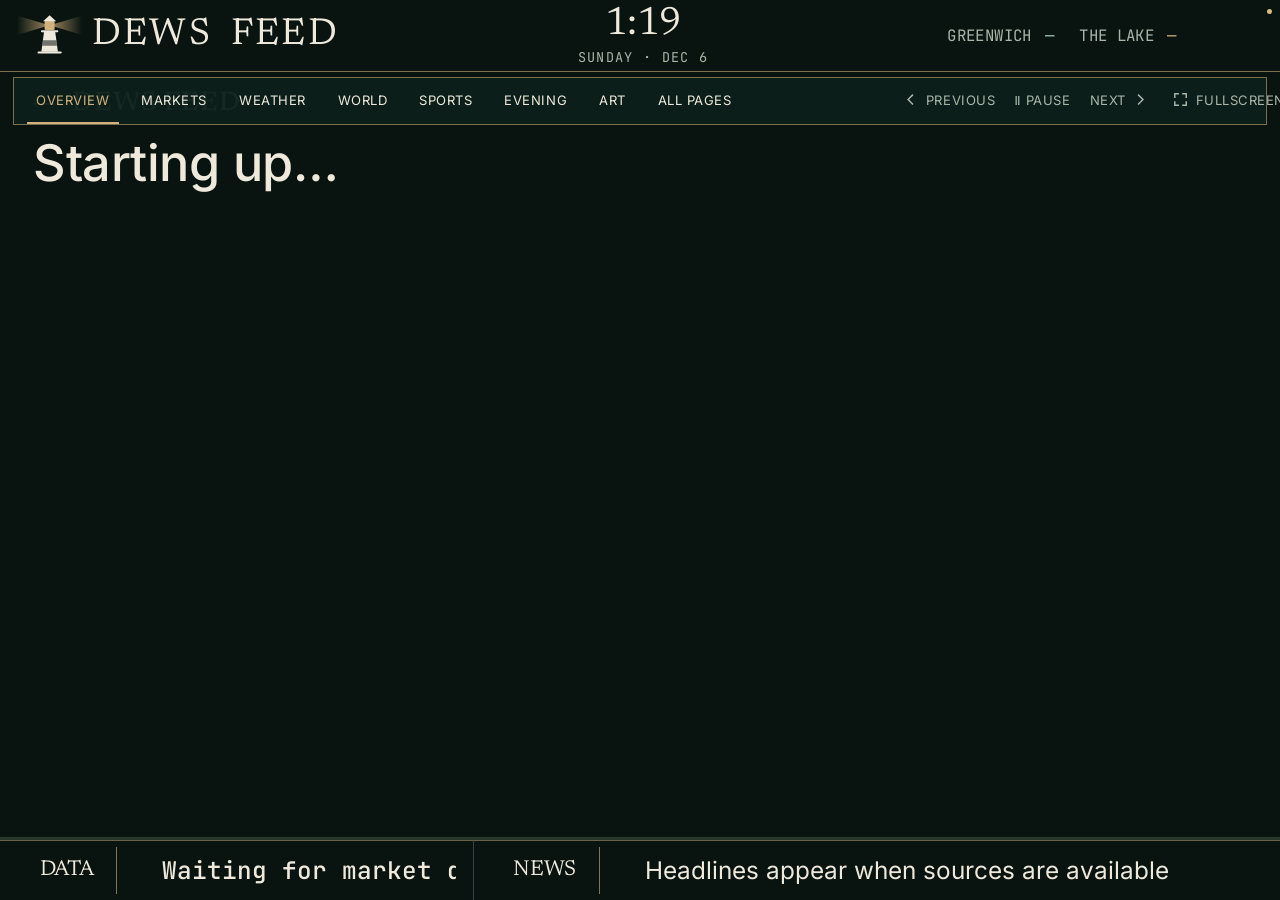
==== commit 934a3517: "Lighthouse lights sweep and flash; a light as the mark; keyless data fallbacks Coastal Lights: the c" ====
--- a/index.html
+++ b/index.html
@@ -8,6 +8,7 @@
 <meta name="apple-mobile-web-app-status-bar-style" content="black-translucent">
 <meta name="apple-mobile-web-app-title" content="Dews Feed">
 <title>The Dews Feed</title>
+<link rel="icon" type="image/svg+xml" href="data:image/svg+xml,<svg xmlns='http://www.w3.org/2000/svg' viewBox='0 0 32 32'><rect width='32' height='32' rx='6' fill='%23091410'/><path d='M16 9 1.5 4.5v9z' fill='%23d1b17c' opacity='.55'/><path d='M16 9l14.5-4.5v9z' fill='%23d1b17c' opacity='.55'/><path d='M12.2 13.5 10.4 27h11.2l-1.8-13.5z' fill='%23eee9db'/><path d='M11.5 19.2h9l.5 3.6h-10z' fill='%23091410' opacity='.55'/><rect x='12.6' y='6' width='6.8' height='6.2' rx='.8' fill='%23d1b17c'/><path d='M11.6 6.2 16 2.2l4.4 4z' fill='%23eee9db'/><path d='M10.8 13h10.4M8.5 27.4h15' stroke='%23eee9db' stroke-width='1.4' stroke-linecap='round'/></svg>">
 <style>
   /* ══════════════════════════════════════════════════════════════════
      THE DEWS FEED — TICKER WALL (office edition · 100 Mason St)
@@ -1225,9 +1226,9 @@
   #alertStrip.show{display:flex}
   #alertStrip .puls{animation:pulse 1.1s infinite}
 </style>
-<link rel="stylesheet" href="desk.css?v=20261003-design1">
+<link rel="stylesheet" href="desk.css?v=20261003-design3">
 <link rel="preload" as="image" href="desk-greenwich-harbor.webp">
-<link rel="stylesheet" href="design.css?v=20261003-design1">
+<link rel="stylesheet" href="design.css?v=20261003-design3">
 </head>
 <body>
 <!-- Ambient depth field: two parallax particle layers + volumetric orbs.
@@ -3431,9 +3432,16 @@
   "10":"drizzle","11":"storm","13":"snow","50":"fog"})[String(c).slice(0,2)]||"cloud","wxh");
 async function fetchWx(loc,slot){
   try{
+    if(!CFG.owmKey)throw new Error("no key");
     const c=await jget(`https://api.openweathermap.org/data/2.5/weather?lat=${loc.lat}&lon=${loc.lon}&units=imperial&appid=${CFG.owmKey}`);
     $(slot).innerHTML=Math.round(c.main.temp)+"° <span class='e'>"+wxEmoji(c.weather[0].icon)+"</span>";
-  }catch(e){}
+  }catch(e){
+    // Keyless fallback (Open-Meteo): used by the public preview and when the key or OWM is down.
+    try{
+      const j=await jget(`https://api.open-meteo.com/v1/forecast?latitude=${loc.lat}&longitude=${loc.lon}&current=temperature_2m,weather_code&temperature_unit=fahrenheit`);
+      $(slot).innerHTML=Math.round(j.current.temperature_2m)+"° <span class='e'>"+wxSVG(wmoArt(j.current.weather_code),"wxh")+"</span>";
+    }catch(e2){}
+  }
 }
 // Masthead network chip: which Wi-Fi the kiosk joined (the Pi has no visible
 // OS chrome). Asks the proxy's /net; degrades to OFFLINE / — without it.
@@ -3606,9 +3614,31 @@
   return (v&&v!==".")?(+v).toFixed(2)+"%":null;
 }
 async function fetchRates(){
-  if(!PROXY_OK)return;
-  try{S.rates.sofr=await fredSeries("SOFR");S.rates.t10=await fredSeries("DGS10");}catch(e){}
+  if(PROXY_OK){ try{S.rates.sofr=await fredSeries("SOFR");S.rates.t10=await fredSeries("DGS10");}catch(e){} }
+  if(!PROXY_OK||!S.rates.sofr||!S.rates.t10) await keylessRates();
   buildDataTicker();
+}
+// Keyless official sources that allow direct browser access: the New York Fed for
+// SOFR and the Treasury's daily par yield curve. Fills the curve too when FRED has not.
+async function keylessRates(){
+  try{
+    const j=await jget("https://markets.newyorkfed.org/api/rates/secured/sofr/last/1.json");
+    const v=j.refRates?.[0]?.percentRate; if(v!=null)S.rates.sofr=(+v).toFixed(2)+"%";
+  }catch(e){}
+  try{
+    const feed=async d=>tget(`https://home.treasury.gov/resource-center/data-chart-center/interest-rates/pages/xml?data=daily_treasury_yield_curve&field_tdr_date_value_month=${d.getFullYear()}${String(d.getMonth()+1).padStart(2,"0")}`);
+    const now=new Date();
+    let xml=await feed(now);
+    if(!xml.includes("<entry>"))xml=await feed(new Date(now.getFullYear(),now.getMonth()-1,15));   // first days of a month
+    const last=xml.slice(xml.lastIndexOf("<entry>"));
+    const get=k=>{const m=last.match(new RegExp("<d:"+k+"[^>]*>([\\d.]+)<"));return m?+m[1]:null;};
+    const t10=get("BC_10YEAR"); if(t10!=null)S.rates.t10=t10.toFixed(2)+"%";
+    if(!S.curve){
+      const pts=[["3M","BC_3MONTH"],["2Y","BC_2YEAR"],["5Y","BC_5YEAR"],["10Y","BC_10YEAR"],["30Y","BC_30YEAR"]]
+        .map(([lbl,k])=>({lbl,v:get(k)})).filter(p=>p.v!=null);
+      if(pts.length>=4)S.curve=pts;
+    }
+  }catch(e){}
 }
 async function fetchScores(){
   const leagues=[["MLB","baseball/mlb"],["NBA","basketball/nba"],["NHL","hockey/nhl"],
@@ -3697,14 +3727,13 @@
   buildDataTicker();
 }
 async function fetchTraffic(){
-  if(!PROXY_OK)return;
   // OSRM public router only — keyless and free. Google Distance Matrix
   // (departure_time=now = "Advanced" SKU) was quietly billing ~$48/mo across
   // the two screens, and live-vs-typical wasn't worth that. If live traffic
   // is ever missed, TomTom's free tier (2.5K req/day) is the way back in.
   const osrm=async(lat,lon)=>{
     const u=`https://router.project-osrm.org/route/v1/driving/${CFG.office.lon},${CFG.office.lat};${lon},${lat}?overview=false`;
-    const j=await jget(viaProxy(u));
+    const j=await jget(PROXY_OK?viaProxy(u):u);   // the public router allows direct browser access
     const s=j.routes?.[0]?.duration;
     if(!s)throw new Error("osrm fail");
     const m=Math.round(s/60);
@@ -3727,7 +3756,7 @@
   });
 }
 async function fetchNews(){
-  if(!PROXY_OK)return;
+  if(PROXY_OK){
   try{S.natNews=rssTitles(await tget(viaProxy("https://news.google.com/rss?hl=en-US&gl=US&ceid=US:en")),12);}catch(e){}
   try{S.locNews=rssTitles(await tget(viaProxy("https://news.google.com/rss/search?q=%22Greenwich%22%20Connecticut&hl=en-US&gl=US&ceid=US:en")),5);}catch(e){}
   try{S.bankNews=rssTitles(await tget(viaProxy("https://news.google.com/rss/search?q=banking%20OR%20%22regional%20banks%22%20OR%20%22Federal%20Reserve%22&hl=en-US&gl=US&ceid=US:en")),6);}catch(e){}
@@ -3742,6 +3771,17 @@
   // Tech + science topic wires
   try{S.techNews=rssTitles(await tget(viaProxy("https://news.google.com/rss/headlines/section/topic/TECHNOLOGY?hl=en-US&gl=US&ceid=US:en")),5);}catch(e){}
   try{S.sciNews=rssTitles(await tget(viaProxy("https://news.google.com/rss/headlines/section/topic/SCIENCE?hl=en-US&gl=US&ceid=US:en")),5);}catch(e){}
+  }else{
+    // No proxy (public preview, or the proxy is down): section feeds that permit
+    // direct browser access. Local, RIA and M&A wires have no keyless equivalent.
+    const nyt=async(sec,n)=>{
+      const doc=new DOMParser().parseFromString(await tget(`https://rss.nytimes.com/services/xml/rss/nyt/${sec}.xml`),"text/xml");
+      return [...doc.querySelectorAll("item")].slice(0,n).map(it=>({t:it.querySelector("title")?.textContent||"",src:"The New York Times"})).filter(x=>x.t);
+    };
+    for(const [key,sec,n] of [["natNews","HomePage",12],["bankNews","Business",6],["sportsNews","Sports",4],["sitrep","World",10],["techNews","Technology",5],["sciNews","Science",5]]){
+      try{const items=await nyt(sec,n);if(items.length)S[key]=items;}catch(e){}
+    }
+  }
   // Hacker News top stories for the tech terminal
   try{
     const ids=(await jget("https://hacker-news.firebaseio.com/v0/topstories.json")).slice(0,3);
@@ -3796,8 +3836,8 @@
 
 </script>
 <script src="sports.js?v=20260921-sports1"></script>
-<script src="desk.js?v=20261003-design1"></script>
-<script src="design.js?v=20261003-design1"></script>
+<script src="desk.js?v=20261003-design3"></script>
+<script src="design.js?v=20261003-design3"></script>
 <script>
 /* ══════════════ BOOT ══════════════ */
 (async function boot(){
--- a/desk.css
+++ b/desk.css
@@ -1,5 +1,5 @@
 /* Dews Feed desk system: shared by the office kiosk and public preview. */
-:root{--ground:var(--ground);--card:#10171d;--edge:#29333b;--ink:#e4e9ed;--ink-dim:#98a9b8;--ink-faint:#71818e;--amber:#efa94a;--cyan:#87c3c8;--blue:#789ebd;--teal:#7eb8ab;--green:#8bc5a0;--up:#8bc5a0;--down:#ed8a81;--purple:#b4a9ca;--mono:ui-monospace,SFMono-Regular,Consolas,monospace;--sans:Arial,Helvetica,sans-serif}
+:root{--ground:#091410;--card:#10171d;--edge:#29333b;--ink:#e4e9ed;--ink-dim:#98a9b8;--ink-faint:#71818e;--amber:#efa94a;--cyan:#87c3c8;--blue:#789ebd;--teal:#7eb8ab;--green:#8bc5a0;--up:#8bc5a0;--down:#ed8a81;--purple:#b4a9ca;--mono:ui-monospace,SFMono-Regular,Consolas,monospace;--sans:Arial,Helvetica,sans-serif}
 body{cursor:auto;height:100dvh;background:var(--ground);font-family:var(--sans)}
 body::after,#depth,#pageBg,#hud,.pg-wm,.intro,.intro-stage>.intro{display:none!important}
 /* Expensive decorative scenes are replaced with editorial surfaces. Data and
@@ -182,13 +182,15 @@
 .desk-coastal-actions{display:flex;align-items:center;gap:20px}.desk-coastal a{color:var(--ink-dim);font:max(11px,1.65vh) var(--mono);text-decoration:none}
 .desk-coastal button{border:1px solid #53615e;background:var(--card);color:#eee2c6;border-radius:4px;padding:9px 12px;font:max(12px,1.74vh) var(--mono);cursor:pointer}
 /* Native coastal chart (base layer; the live map iframe covers it where WebGPU exists). */
+/* `#spotBody *{animation:none!important}` silences every page animation; these two are deliberate exceptions. */
+#spotBody .desk-coastal-native .cl-spin{animation:clSpin var(--per,10s) linear var(--delay,0s) infinite!important;will-change:transform}@keyframes clSpin{to{transform:rotate(360deg)}}
 .desk-coastal-native{position:absolute;inset:0;background:var(--ground)}.desk-coastal-native svg{width:100%;height:100%;display:block}
 .desk-coastal-native .cl-labels text{font:9px var(--mono);letter-spacing:.14em;fill:#8fa39c}
 .desk-coastal-native .cl-kicker{font:600 15px var(--mono);letter-spacing:.32em;fill:var(--ink)}.desk-coastal-native .cl-kicker-sub{font:8px var(--mono);letter-spacing:.2em;fill:#8fa39c}
 .desk-coastal-native .cl-ocean{font:18px var(--editorial);letter-spacing:5px;fill:#5c7673}
 .desk-coastal-feature{flex:1;min-width:0;text-align:center}.desk-coastal-feature strong{display:block;font:max(9px,1.50vh) var(--mono);letter-spacing:2px;color:#8b9d9f}.desk-coastal-feature b{display:block;font:400 max(18px,2.31vh) var(--editorial);color:var(--ink);margin-top:3px;white-space:nowrap;overflow:hidden;text-overflow:ellipsis}.desk-coastal-feature span{display:block;font:max(10px,1.55vh) var(--mono);letter-spacing:.12em;color:var(--ink-dim);margin-top:3px}
 .desk-coastal-credit .cl-credit-live{display:none}.desk-coastal-is-live .desk-coastal-credit .cl-credit-osm{display:none}.desk-coastal-is-live .desk-coastal-credit .cl-credit-live{display:inline}
-@media(prefers-reduced-motion:reduce){.desk-coastal-native .cl *{animation:none!important}.desk-coastal-native .cl{opacity:.8}}
+@media(prefers-reduced-motion:reduce){#spotBody .desk-coastal-native .cl *,#spotBody .desk-coastal-native .cl-spin{animation:none!important}.desk-coastal-native .cl{opacity:.8}}
 @media(max-width:650px){.desk-coastal-feature{display:none}}
 body.desk-coastal-active #spotBody{padding:0}body.desk-coastal-active #deskStage{height:100%!important;transform:none!important;width:100%!important}
 body.desk-art-immersive #topbar,body.desk-art-immersive #deskNav,body.desk-art-immersive #deskStatus,body.desk-art-immersive #databar,body.desk-art-immersive #newsbar,body.desk-art-immersive #spotKicker,body.desk-art-immersive #spotSub,body.desk-art-immersive #deskProgress{display:none!important}
@@ -197,7 +199,7 @@
 @media(max-width:600px){.desk-coastal-footer{padding:10px;gap:10px}.desk-coastal-actions{align-items:flex-end;flex-direction:column;gap:8px}.desk-coastal a{font-size:9px;max-width:170px}.desk-coastal-footer span{font-size:13px}}
 
 /* ATLAS EDITION — dense information, composed as a collection of visual scenes. */
-:root{--ground:var(--ground);--card:var(--card);--edge:var(--edge);--ink:var(--ink);--ink-dim:var(--ink-dim);--ink-faint:var(--ink-faint);--amber:var(--amber);--cyan:var(--cyan);--blue:#97b5c9;--teal:var(--up);--green:var(--up);--up:var(--up);--down:var(--down);--purple:#bcb2cd;--editorial:var(--editorial)}
+:root{--ground:#091410;--card:#10221d;--edge:#3a463b;--ink:#eee9db;--ink-dim:#a9b5a9;--ink-faint:#849389;--amber:#d1b17c;--cyan:#a5c8c3;--blue:#97b5c9;--teal:var(--up);--green:var(--up);--up:#a5c7a6;--down:#ea9a83;--purple:#bcb2cd;--editorial:Georgia,'Times New Roman',serif}
 #topbar{background:var(--ground);border-bottom:1px solid #7b6d50;box-shadow:none;height:8vh;padding:.8vh 2vw}
 #deskBrand,#clock,#deskBrand b{color:var(--ink);text-shadow:none;font-weight:400}#deskBrand{font-family:var(--editorial);letter-spacing:.06em;font-size:4.2vh}#clock{font-family:var(--editorial);font-size:4.4vh}
 #dateline{display:block;font:1.5vh var(--mono);letter-spacing:.1em;color:var(--ink-dim)}.wx-slot .l{color:var(--ink-dim);font-family:var(--mono)}.wx-slot .v{color:var(--ink);font-variant-numeric:tabular-nums}
--- a/design.css
+++ b/design.css
@@ -22,6 +22,16 @@
 #spotBody,#topbar,.tickerbar{font-variant-numeric:tabular-nums lining-nums}
 svg text[font-family="Georgia"],svg text[font-family^="Georgia"]{font-family:var(--editorial)}
 #spot #spotKickerTxt{font-weight:500;letter-spacing:.04em}
+
+/* ── brand mark ── */
+#deskBrand{display:flex;align-items:center;gap:.5em}
+#deskMark{height:1.25em;width:1.25em;flex:0 0 auto;overflow:visible;color:var(--amber)}
+#deskMark .tower{fill:var(--ink)}#deskMark .band{fill:var(--ground);opacity:.55}#deskMark .lamp{fill:var(--amber)}
+#deskMark .rail{fill:none;stroke:var(--ink);stroke-width:1.4;stroke-linecap:round}
+#deskMark .beam{animation:dzBeam 7s ease-in-out infinite}#deskMark .beam.r{animation-delay:-3.5s}
+@keyframes dzBeam{0%,100%{opacity:.15}50%{opacity:1}}
+@media(prefers-reduced-motion:reduce){#deskMark .beam{animation:none;opacity:.7}}
+.dz-markets.noquotes{grid-template-rows:auto minmax(0,1fr)}
 
 /* ── one scrim for every painted scene, so text contrast is the same on all of them ── */
 #spot[data-scene=markets]::before{background:var(--scrim),url('desk-painted-markets.jpg') center/cover}
